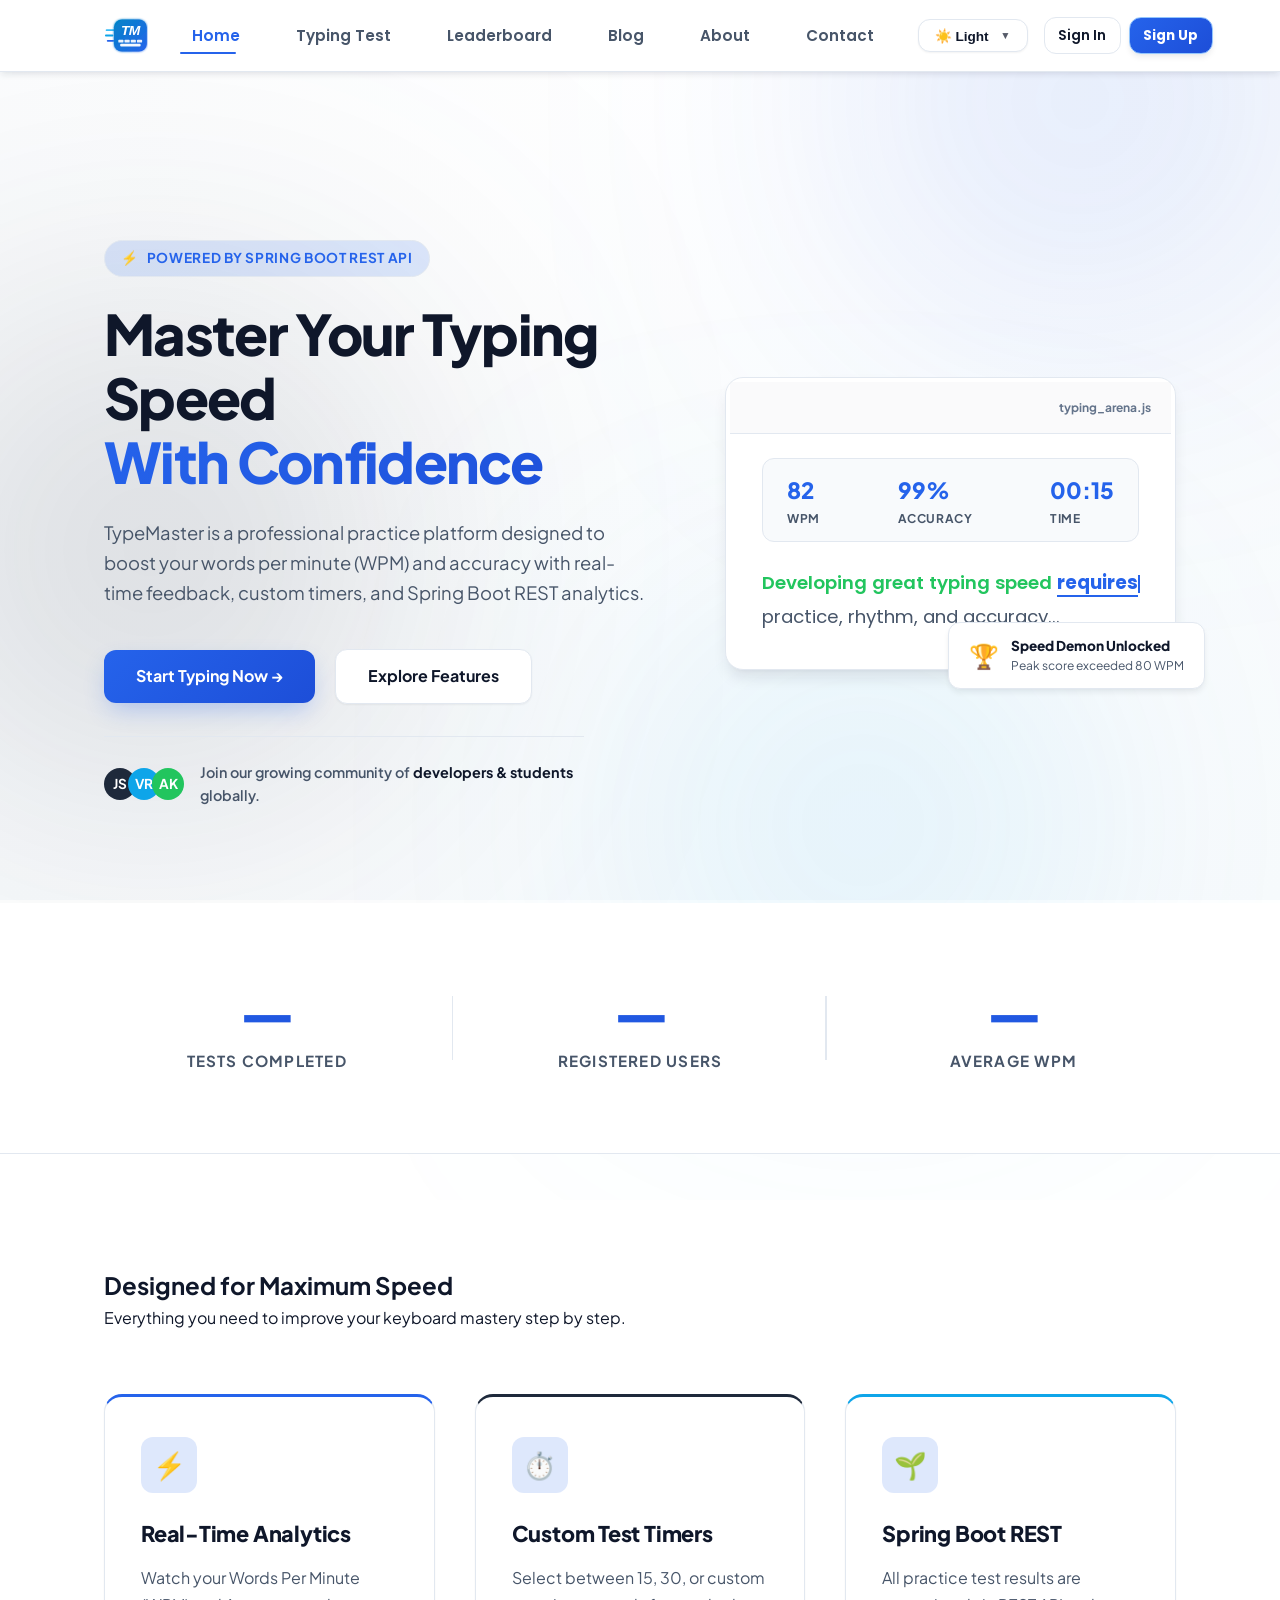
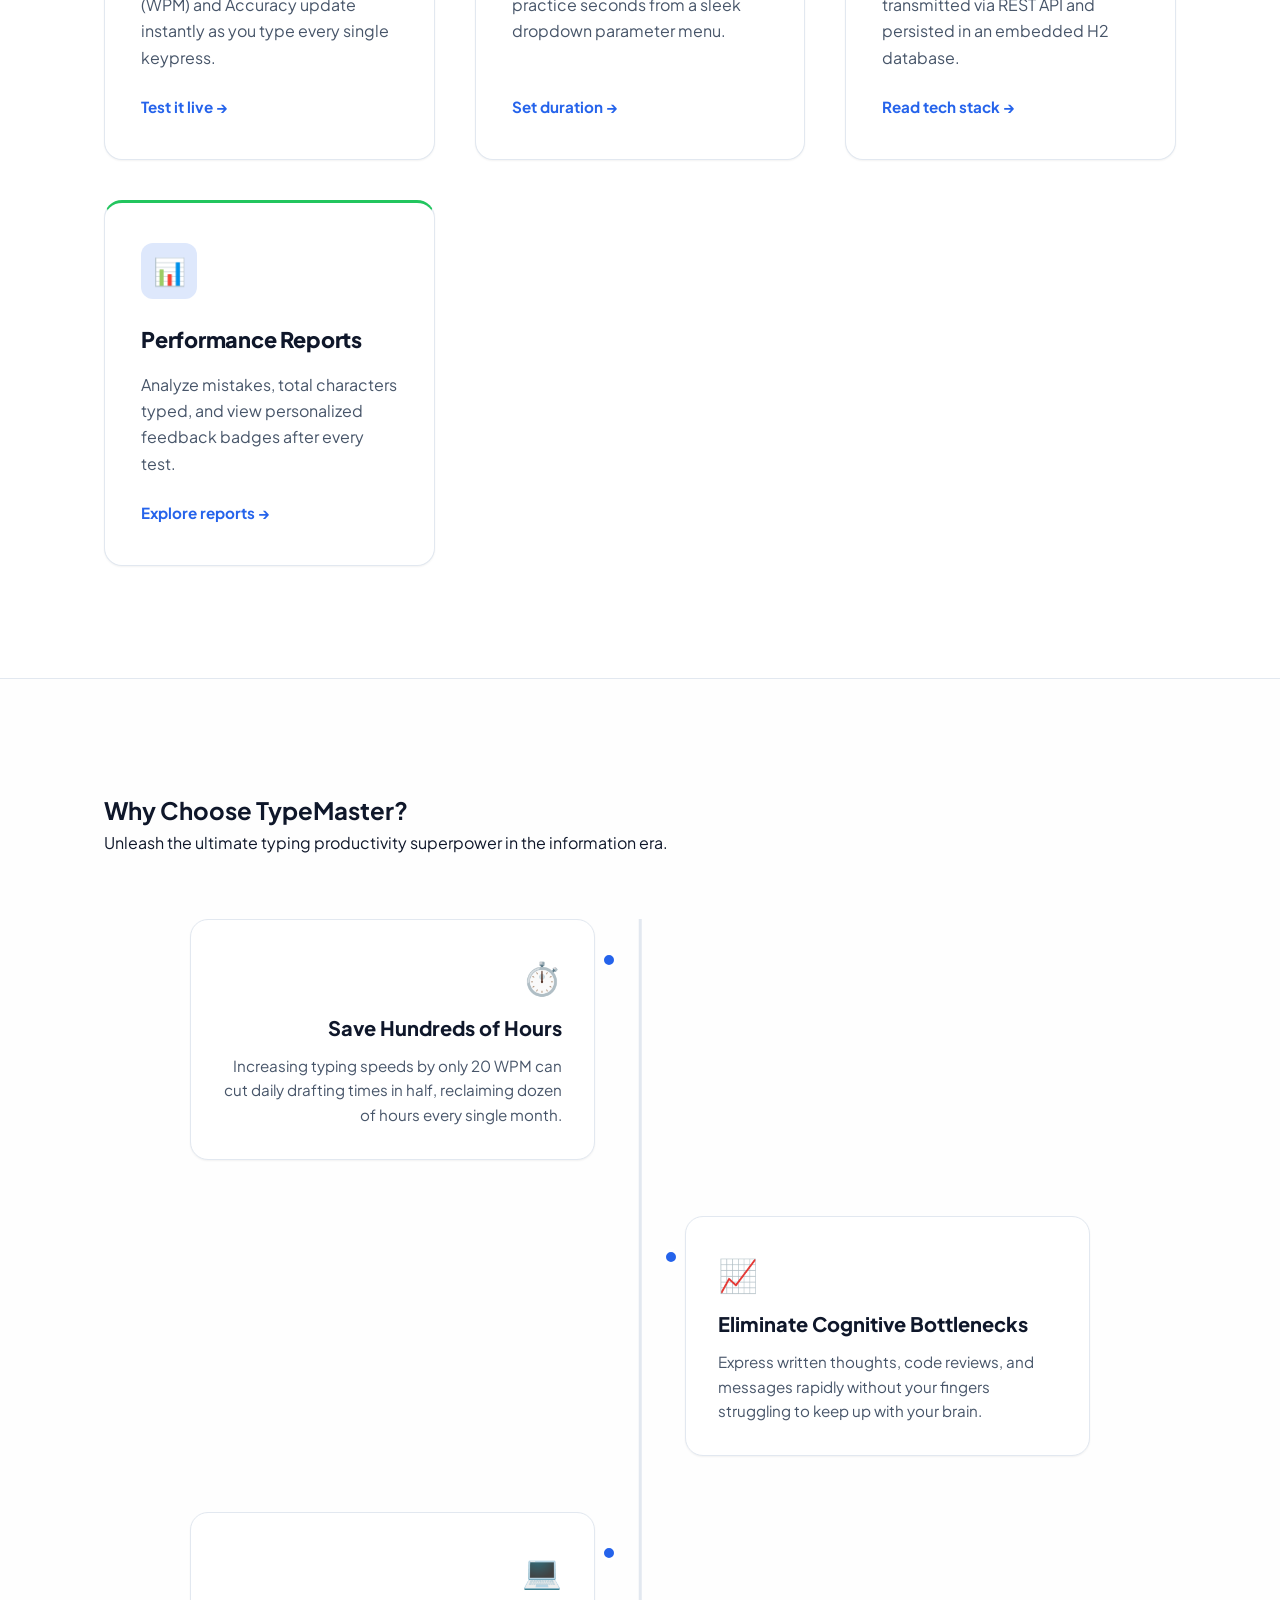
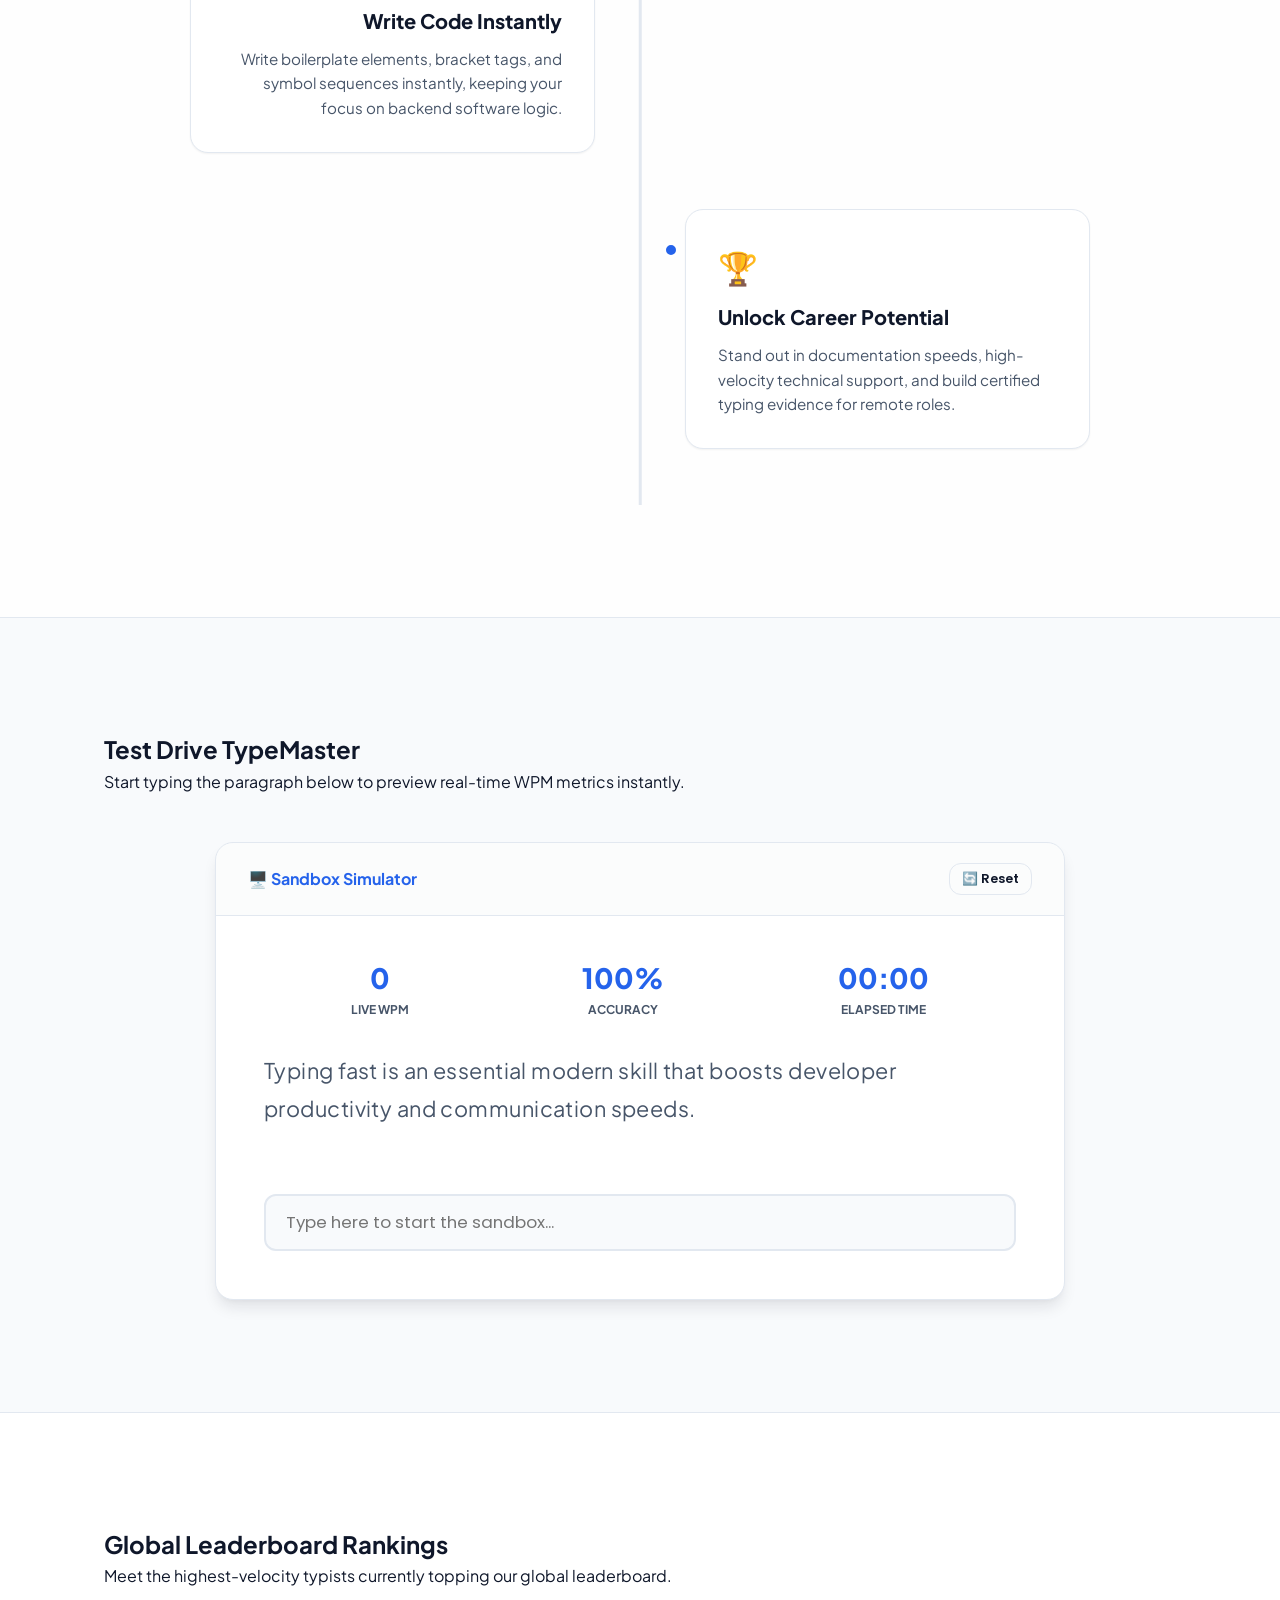
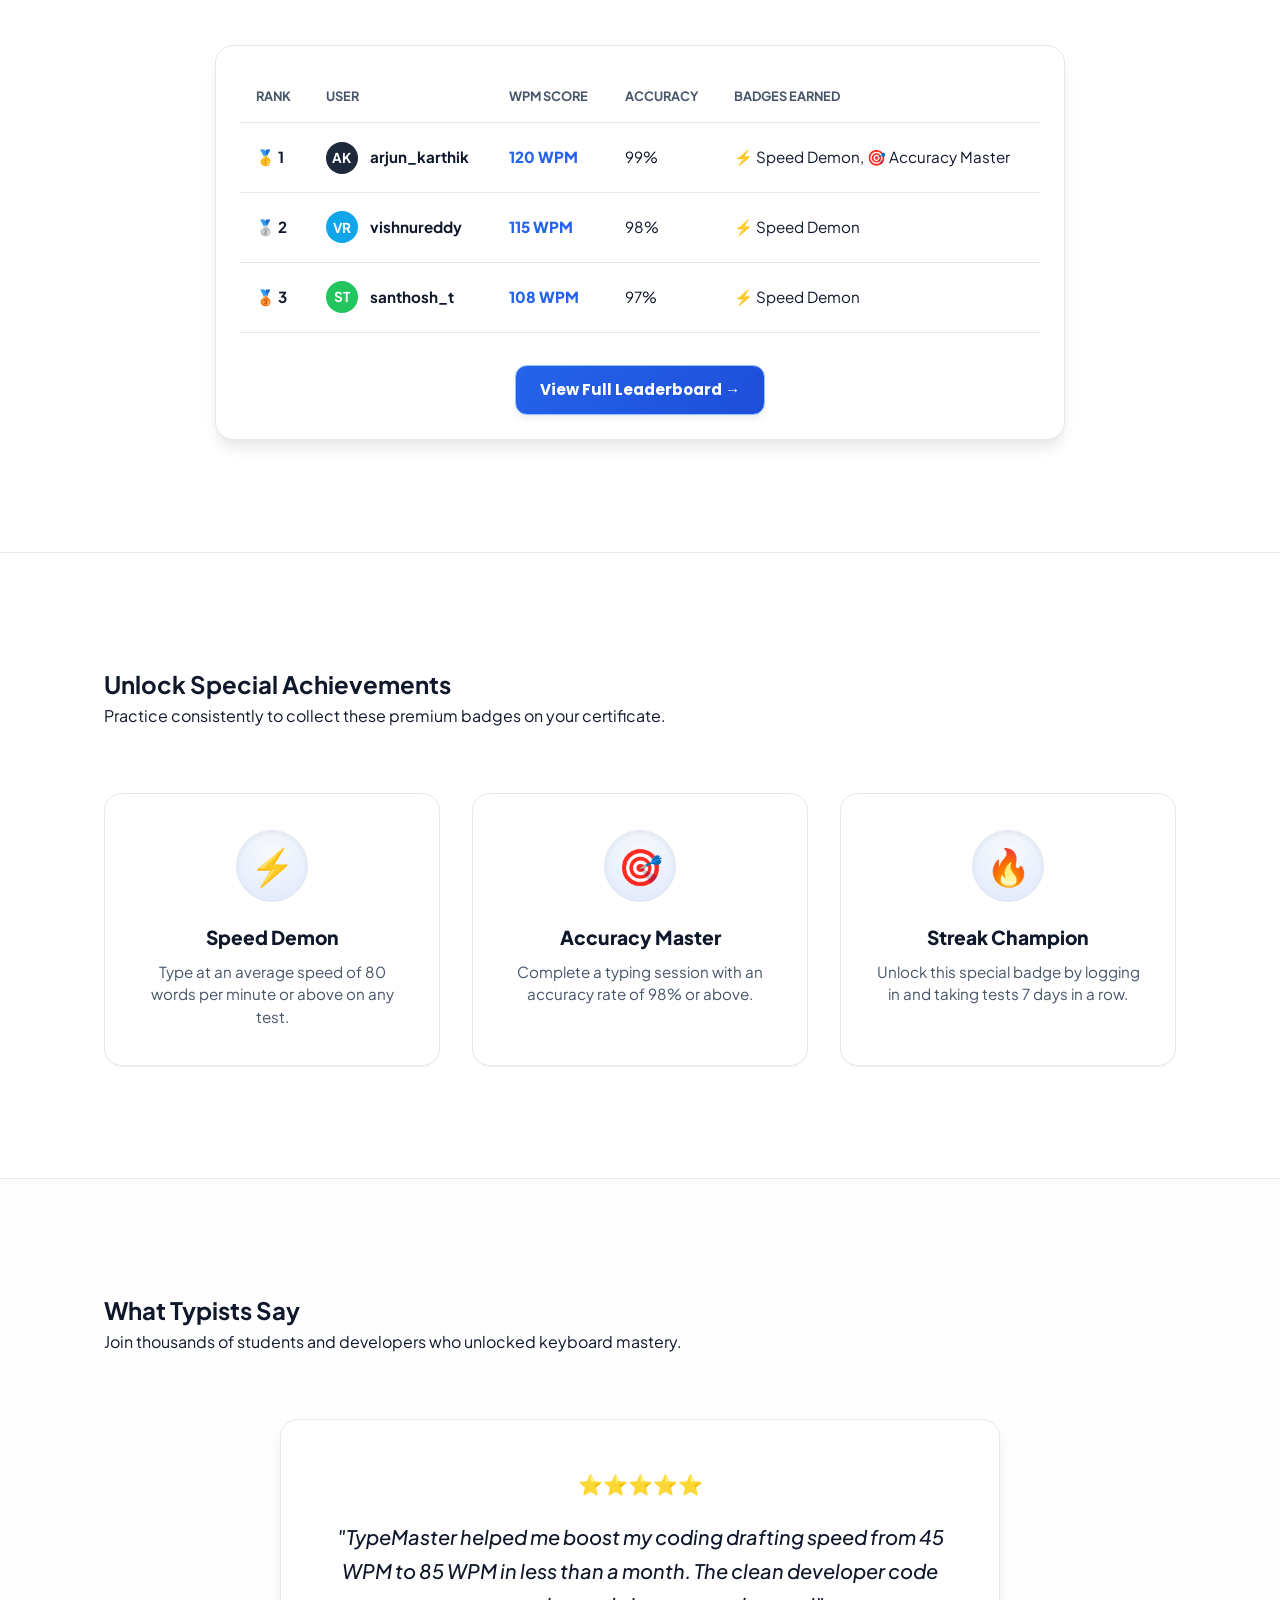
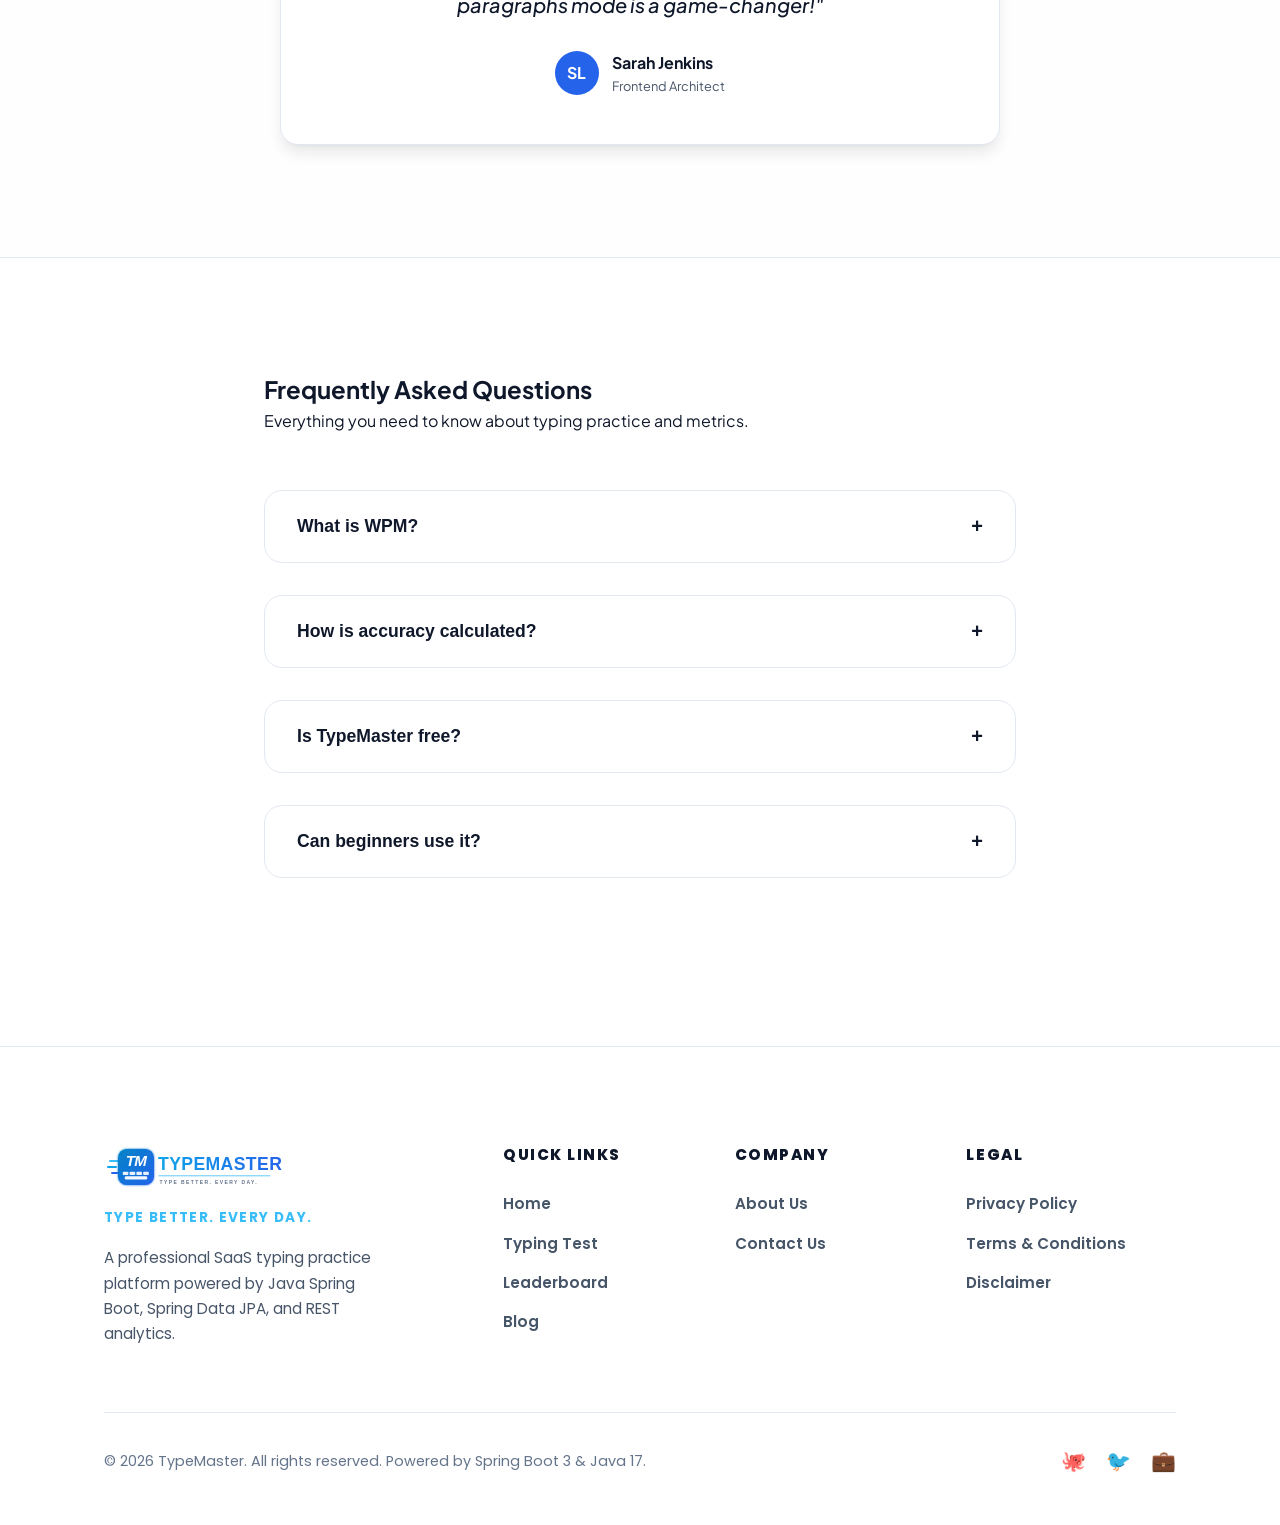
==== src/main/resources/static/index.html @ 328c23da "typescript" ====
<!DOCTYPE html>
<html lang="en">
<head>
    <meta charset="UTF-8">
    <meta name="viewport" content="width=device-width, initial-scale=1.0">
    <meta name="description" content="TypeMaster - Master your typing speed and accuracy with real-time statistics, customizable timer tests, and Spring Boot REST integration.">
    <meta name="keywords" content="typing speed test, typing practice, coding typing, touch typing, WPM test, accuracy calculator">
    <link rel="canonical" href="https://typemaster.com/">
    <title>TypeMaster - Master Your Typing Speed & Accuracy</title>

    <!-- Google Fonts: Consolidated Preloaded Import -->
    <link rel="preconnect" href="https://fonts.googleapis.com">
    <link rel="preconnect" href="https://fonts.gstatic.com" crossorigin>
    <link rel="preload" as="style" href="https://fonts.googleapis.com/css2?family=Alex+Brush&family=Cinzel:wght@500;600;700;800&family=Great+Vibes&family=Inter:wght@400;500;600;700;800&family=Montserrat:wght@400;500;600;700;800&family=Playfair+Display:ital,wght@0,400;0,600;0,700;1,400&family=Plus+Jakarta+Sans:wght@400;500;600;700;800&family=Poppins:ital,wght@0,300;0,400;0,500;0,600;0,700;0,800;1,400&family=Roboto+Mono:wght@400;500;600&display=swap">
    <link rel="stylesheet" href="https://fonts.googleapis.com/css2?family=Alex+Brush&family=Cinzel:wght@500;600;700;800&family=Great+Vibes&family=Inter:wght@400;500;600;700;800&family=Montserrat:wght@400;500;600;700;800&family=Playfair+Display:ital,wght@0,400;0,600;0,700;1,400&family=Plus+Jakarta+Sans:wght@400;500;600;700;800&family=Poppins:ital,wght@0,300;0,400;0,500;0,600;0,700;0,800;1,400&family=Roboto+Mono:wght@400;500;600&display=swap" media="print" onload="this.media='all'">

    <!-- Open Graph Metadata -->
    <meta property="og:title" content="TypeMaster - Master Your Typing Speed & Accuracy">
    <meta property="og:description" content="Track your WPM and accuracy in real time with our premium typing speed practice application. Powered by Spring Boot Rest APIs.">
    <meta property="og:type" content="website">
    <meta property="og:url" content="https://typemaster.com/">
    <meta property="og:image" content="https://typemaster.com/assets/images/logo.png">

    <!-- JSON-LD WebSite & WebApplication Schemas -->
    <script type="application/ld+json">
    {
      "@context": "https://schema.org",
      "@type": "WebApplication",
      "name": "TypeMaster",
      "url": "https://typemaster.com",
      "description": "Master your typing speed and accuracy with real-time statistics, customizable timer tests, and Spring Boot REST integration.",
      "applicationCategory": "EducationalApplication",
      "operatingSystem": "All",
      "browserRequirements": "Requires JavaScript. Requires HTML5."
    }
    </script>

    <!-- JSON-LD FAQ Schema -->
    <script type="application/ld+json">
    {
      "@context": "https://schema.org",
      "@type": "FAQPage",
      "mainEntity": [{
        "@type": "Question",
        "name": "What is WPM?",
        "acceptedAnswer": {
          "@type": "Answer",
          "text": "WPM stands for Words Per Minute. It is calculated by dividing total typed characters (letters, spaces, punctuation) by 5, and then dividing that by the duration of the test in minutes."
        }
      },{
        "@type": "Question",
        "name": "How is accuracy calculated?",
        "acceptedAnswer": {
          "@type": "Answer",
          "text": "Accuracy is the percentage of correctly typed characters relative to the total characters typed. Hitting backspaces to edit mistakes is tracked to compute precision."
        }
      },{
        "@type": "Question",
        "name": "Is TypeMaster free?",
        "acceptedAnswer": {
          "@type": "Answer",
          "text": "Yes, TypeMaster is 100% free to use. You can access all typing modes, analytics heatmaps, and certificates for free. Creating an account is also free and lets you save your results."
        }
      },{
        "@type": "Question",
        "name": "Can beginners use it?",
        "acceptedAnswer": {
          "@type": "Answer",
          "text": "Absolutely. Beginners should start with Easy difficulty, focus on accuracy over speed to build finger muscle memory, and speed will follow naturally."
        }
      }]
    }
    </script>

    <!-- Favicon & Touch Icons -->
    <link rel="icon" type="image/png" href="assets/images/logo.png?v=2">
    <link rel="apple-touch-icon" href="assets/images/logo.png?v=2">

    <!-- Global & Page Styles -->
    <link rel="stylesheet" href="assets/css/style.min.css">
    <link rel="stylesheet" href="assets/css/home.min.css">
</head>
<body class="landing-page-body">
    <!-- Accessibility Skip to Main Content Link -->
    <a href="#main-content" class="skip-link">Skip to main content</a>

    <!-- Floating Animated Background Gradient Blobs -->
    <div class="bg-blobs-container">
        <div class="bg-blob bg-blob-1"></div>
        <div class="bg-blob bg-blob-2"></div>
        <div class="bg-blob bg-blob-3"></div>
    </div>

    <!-- Initial Loading Splash Screen -->
    <div id="splash-loader" class="splash-loader">
        <div class="splash-overlay"></div>
        <div class="splash-content">
            <div class="splash-card">
                <img src="assets/images/logo.svg" alt="TypeMaster Official Logo" class="splash-logo-img" width="190" height="48">
                <div class="typewriter-quote">
                    "<span id="typewriter-text"></span><span class="typewriter-cursor">|</span>"
                </div>
                <div class="splash-progress-container">
                    <div class="splash-progress-bar" id="splash-progress-bar"></div>
                </div>
                <div class="splash-percentage" id="splash-percentage">0%</div>
            </div>
        </div>
    </div>

    <!-- Header / Navigation Bar -->
    <header class="navbar">
        <div class="container">
            <a href="index.html" class="logo" id="brand-logo">
                <img src="assets/images/logo-icon.svg" alt="TypeMaster Logo" class="brand-logo-icon" width="40" height="40">
            </a>
            <ul class="nav-links" id="nav-menu">
                <li><a href="index.html" class="active">Home</a></li>
                <li><a href="typing.html">Typing Test</a></li>
                <li><a href="result.html">Leaderboard</a></li>
                <li><a href="blog.html">Blog</a></li>
                <li><a href="about.html">About</a></li>
                <li><a href="contact.html">Contact</a></li>
            </ul>
            <button class="mobile-toggle" id="mobile-toggle-btn" aria-label="Toggle Navigation Menu">☰</button>
        </div>
    </header>

    <!-- Main Content -->
    <main id="main-content">
        <!-- Hero Section -->
        <section class="hero">
            <div class="container hero-grid">
                <div class="hero-content">
                    <div class="hero-badge">
                        <span>⚡</span> Powered by Spring Boot REST API
                    </div>
                    <h1 class="hero-title">Master Your Typing Speed <span>With Confidence</span></h1>
                    <p class="hero-description">
                        TypeMaster is a professional practice platform designed to boost your words per minute (WPM) and accuracy with real-time feedback, custom timers, and Spring Boot REST analytics.
                    </p>
                    <div class="hero-actions">
                        <a href="typing.html" class="btn-hero-primary" id="hero-start-btn">Start Typing Now →</a>
                        <a href="#features" class="btn-hero-secondary" id="hero-features-btn">Explore Features</a>
                    </div>
                    
                    <!-- Hero Social Proof Stack -->
                    <div class="hero-social-proof">
                        <div class="hero-avatar-stack">
                            <div class="preview-avatar" style="background-color: var(--secondary-color);">JS</div>
                            <div class="preview-avatar" style="background-color: var(--accent-color); margin-left: -8px;">VR</div>
                            <div class="preview-avatar" style="background-color: var(--success-color); margin-left: -8px;">AK</div>
                        </div>
                        <div class="hero-proof-text">
                            Join our growing community of <strong>developers & students</strong> globally.
                        </div>
                    </div>
                </div>

                <!-- Hero Interactive Mockup Preview -->
                <div class="hero-mockup">
                    <div class="mockup-header">
                        <div class="mockup-dots">
                            <span class="mockup-dot dot-red"></span>
                            <span class="mockup-dot dot-yellow"></span>
                            <span class="mockup-dot dot-green"></span>
                        </div>
                        <div style="font-size: 0.75rem; color: var(--text-light); font-weight: 700;">typing_arena.js</div>
                    </div>
                    <div class="mockup-body">
                        <div class="mockup-stats">
                            <div class="mockup-stat-item">
                                <div class="mockup-stat-val">82</div>
                                <div class="mockup-stat-label">WPM</div>
                            </div>
                            <div class="mockup-stat-item">
                                <div class="mockup-stat-val">99%</div>
                                <div class="mockup-stat-label">Accuracy</div>
                            </div>
                            <div class="mockup-stat-item">
                                <div class="mockup-stat-val">00:15</div>
                                <div class="mockup-stat-label">Time</div>
                            </div>
                        </div>
                        <div class="mockup-text">
                            <span class="correct">Developing</span> <span class="correct">great</span> <span class="correct">typing</span> <span class="correct">speed</span> <span class="active">requires</span> practice, rhythm, and accuracy...
                        </div>
                    </div>
                    
                    <!-- Floating Badge Card Overlay -->
                    <div class="mockup-floating-badge">
                        <div style="font-size: 1.5rem;">🏆</div>
                        <div>
                            <div style="font-weight: 800; font-size: 0.85rem; color: var(--text-primary);">Speed Demon Unlocked</div>
                            <div style="font-size: 0.75rem; color: var(--text-secondary);">Peak score exceeded 80 WPM</div>
                        </div>
                    </div>
                </div>
            </div>
        </section>

        <!-- Stats Counter Section (Directly below Hero) -->
        <section class="stats-counter">
            <div class="container">
                <div class="stats-grid">
                    <div class="stat-counter-card">
                        <div id="stat-tests-completed" class="stat-counter-num">—</div>
                        <div class="stat-counter-label">Tests Completed</div>
                    </div>
                    <div class="stat-counter-card">
                        <div id="stat-registered-users" class="stat-counter-num">—</div>
                        <div class="stat-counter-label">Registered Users</div>
                    </div>
                    <div class="stat-counter-card">
                        <div id="stat-avg-wpm" class="stat-counter-num">—</div>
                        <div class="stat-counter-label">Average WPM</div>
                    </div>
                </div>
            </div>
        </section>



        <!-- Features Section -->
        <section class="features" id="features">
            <div class="container">
                <div class="section-header">
                    <h2 class="section-title">Designed for Maximum Speed</h2>
                    <p class="section-description">Everything you need to improve your keyboard mastery step by step.</p>
                </div>
                <div class="features-grid">
                    <!-- Feature 1 -->
                    <div class="feature-card">
                        <div class="feature-icon">⚡</div>
                        <h3 class="feature-title">Real-Time Analytics</h3>
                        <p class="feature-text">Watch your Words Per Minute (WPM) and Accuracy update instantly as you type every single keypress.</p>
                        <a href="typing.html" class="feature-link">Test it live →</a>
                    </div>
                    <!-- Feature 2 -->
                    <div class="feature-card">
                        <div class="feature-icon">⏱️</div>
                        <h3 class="feature-title">Custom Test Timers</h3>
                        <p class="feature-text">Select between 15, 30, or custom practice seconds from a sleek dropdown parameter menu.</p>
                        <a href="typing.html" class="feature-link">Set duration →</a>
                    </div>
                    <!-- Feature 3 -->
                    <div class="feature-card">
                        <div class="feature-icon">🌱</div>
                        <h3 class="feature-title">Spring Boot REST</h3>
                        <p class="feature-text">All practice test results are transmitted via REST API and persisted in an embedded H2 database.</p>
                        <a href="about.html" class="feature-link">Read tech stack →</a>
                    </div>
                    <!-- Feature 4 -->
                    <div class="feature-card">
                        <div class="feature-icon">📊</div>
                        <h3 class="feature-title">Performance Reports</h3>
                        <p class="feature-text">Analyze mistakes, total characters typed, and view personalized feedback badges after every test.</p>
                        <a href="result.html" class="feature-link">Explore reports →</a>
                    </div>
                </div>
            </div>
        </section>

        <!-- Why Choose Timeline Section -->
        <section class="timeline-section">
            <div class="container">
                <div class="section-header">
                    <h2 class="section-title">Why Choose TypeMaster?</h2>
                    <p class="section-description">Unleash the ultimate typing productivity superpower in the information era.</p>
                </div>
                <div class="timeline-container">
                    <!-- Timeline Card 1 -->
                    <div class="timeline-card timeline-card-left">
                        <div style="font-size: 2rem; margin-bottom: 0.5rem;">⏱️</div>
                        <h3 class="timeline-card-title">Save Hundreds of Hours</h3>
                        <p style="color: var(--text-secondary); font-size: 0.95rem;">Increasing typing speeds by only 20 WPM can cut daily drafting times in half, reclaiming dozen of hours every single month.</p>
                    </div>
                    <!-- Timeline Card 2 -->
                    <div class="timeline-card timeline-card-right">
                        <div style="font-size: 2rem; margin-bottom: 0.5rem;">📈</div>
                        <h3 class="timeline-card-title">Eliminate Cognitive Bottlenecks</h3>
                        <p style="color: var(--text-secondary); font-size: 0.95rem;">Express written thoughts, code reviews, and messages rapidly without your fingers struggling to keep up with your brain.</p>
                    </div>
                    <!-- Timeline Card 3 -->
                    <div class="timeline-card timeline-card-left">
                        <div style="font-size: 2rem; margin-bottom: 0.5rem;">💻</div>
                        <h3 class="timeline-card-title">Write Code Instantly</h3>
                        <p style="color: var(--text-secondary); font-size: 0.95rem;">Write boilerplate elements, bracket tags, and symbol sequences instantly, keeping your focus on backend software logic.</p>
                    </div>
                    <!-- Timeline Card 4 -->
                    <div class="timeline-card timeline-card-right">
                        <div style="font-size: 2rem; margin-bottom: 0.5rem;">🏆</div>
                        <h3 class="timeline-card-title">Unlock Career Potential</h3>
                        <p style="color: var(--text-secondary); font-size: 0.95rem;">Stand out in documentation speeds, high-velocity technical support, and build certified typing evidence for remote roles.</p>
                    </div>
                    <div style="clear: both;"></div>
                </div>
            </div>
        </section>

        <!-- Live Typing Sandbox Demo Section -->
        <section class="demo-section">
            <div class="container">
                <div class="section-header">
                    <h2 class="section-title">Test Drive TypeMaster</h2>
                    <p class="section-description">Start typing the paragraph below to preview real-time WPM metrics instantly.</p>
                </div>
                <div class="demo-arena">
                    <div class="demo-arena-header">
                        <div style="font-weight: 700; color: var(--primary-color);">🖥️ Sandbox Simulator</div>
                        <button class="btn btn-outline" id="demo-reset-btn" style="padding: 0.35rem 0.75rem; font-size: 0.8rem;">🔄 Reset</button>
                    </div>
                    <div class="demo-arena-body">
                        <div class="demo-stats-grid">
                            <div>
                                <div id="demo-wpm" style="font-size: 1.75rem; font-weight: 800; color: var(--primary-color);">0</div>
                                <div style="font-size: 0.75rem; text-transform: uppercase; color: var(--text-secondary); font-weight: 700;">Live WPM</div>
                            </div>
                            <div>
                                <div id="demo-accuracy" style="font-size: 1.75rem; font-weight: 800; color: var(--primary-color);">100%</div>
                                <div style="font-size: 0.75rem; text-transform: uppercase; color: var(--text-secondary); font-weight: 700;">Accuracy</div>
                            </div>
                            <div>
                                <div id="demo-time" style="font-size: 1.75rem; font-weight: 800; color: var(--primary-color);">00:00</div>
                                <div style="font-size: 0.75rem; text-transform: uppercase; color: var(--text-secondary); font-weight: 700;">Elapsed Time</div>
                            </div>
                        </div>
                        <div class="demo-text-display" id="demo-text-box">
                            <!-- Populated by script -->
                        </div>
                        <input type="text" class="demo-input-field" id="demo-text-input" placeholder="Type here to start the sandbox..." autocomplete="off">
                    </div>
                </div>
            </div>
        </section>

        <!-- Leaderboard Preview Section -->
        <section class="leaderboard-preview-section">
            <div class="container">
                <div class="section-header">
                    <h2 class="section-title">Global Leaderboard Rankings</h2>
                    <p class="section-description">Meet the highest-velocity typists currently topping our global leaderboard.</p>
                </div>
                <div class="preview-leaderboard-card">
                    <table class="preview-table">
                        <thead>
                            <tr>
                                <th>Rank</th>
                                <th>User</th>
                                <th>WPM Score</th>
                                <th>Accuracy</th>
                                <th>Badges Earned</th>
                            </tr>
                        </thead>
                        <tbody>
                            <tr>
                                <td><strong>🥇 1</strong></td>
                                <td>
                                    <div class="preview-user-info">
                                        <div class="preview-avatar" style="background-color: var(--secondary-color);">AK</div>
                                        <strong>arjun_karthik</strong>
                                    </div>
                                </td>
                                <td style="color: var(--primary-color); font-weight: 800;">120 WPM</td>
                                <td>99%</td>
                                <td>⚡ Speed Demon, 🎯 Accuracy Master</td>
                            </tr>
                            <tr>
                                <td><strong>🥈 2</strong></td>
                                <td>
                                    <div class="preview-user-info">
                                        <div class="preview-avatar" style="background-color: var(--accent-color);">VR</div>
                                        <strong>vishnureddy</strong>
                                    </div>
                                </td>
                                <td style="color: var(--primary-color); font-weight: 800;">115 WPM</td>
                                <td>98%</td>
                                <td>⚡ Speed Demon</td>
                            </tr>
                            <tr>
                                <td><strong>🥉 3</strong></td>
                                <td>
                                    <div class="preview-user-info">
                                        <div class="preview-avatar" style="background-color: var(--success-color);">ST</div>
                                        <strong>santhosh_t</strong>
                                    </div>
                                </td>
                                <td style="color: var(--primary-color); font-weight: 800;">108 WPM</td>
                                <td>97%</td>
                                <td>⚡ Speed Demon</td>
                            </tr>
                        </tbody>
                    </table>
                    <div style="text-align: center; margin-top: 2rem;">
                        <a href="result.html" class="btn btn-primary">View Full Leaderboard →</a>
                    </div>
                </div>
            </div>
        </section>

        <!-- Achievements & Streak Showcase Section -->
        <section class="badges-section">
            <div class="container">
                <div class="section-header">
                    <h2 class="section-title">Unlock Special Achievements</h2>
                    <p class="section-description">Practice consistently to collect these premium badges on your certificate.</p>
                </div>
                <div class="badges-grid">
                    <!-- Badge 1 -->
                    <div class="badge-card">
                        <div class="badge-art-frame">⚡</div>
                        <h3 class="badge-card-title">Speed Demon</h3>
                        <p class="badge-card-desc">Type at an average speed of 80 words per minute or above on any test.</p>
                    </div>
                    <!-- Badge 2 -->
                    <div class="badge-card">
                        <div class="badge-art-frame">🎯</div>
                        <h3 class="badge-card-title">Accuracy Master</h3>
                        <p class="badge-card-desc">Complete a typing session with an accuracy rate of 98% or above.</p>
                    </div>
                    <!-- Badge 3 -->
                    <div class="badge-card">
                        <div class="badge-art-frame">🔥</div>
                        <h3 class="badge-card-title">Streak Champion</h3>
                        <p class="badge-card-desc">Unlock this special badge by logging in and taking tests 7 days in a row.</p>
                    </div>
                </div>
            </div>
        </section>

        <!-- Testimonials Carousel Section -->
        <section class="testimonials-section">
            <div class="container">
                <div class="section-header">
                    <h2 class="section-title">What Typists Say</h2>
                    <p class="section-description">Join thousands of students and developers who unlocked keyboard mastery.</p>
                </div>
                <div class="testimonial-carousel">
                    <!-- Carousel Slide -->
                    <div class="testimonial-glass-card" id="testimonial-card">
                        <div class="testimonial-stars">⭐⭐⭐⭐⭐</div>
                        <p class="testimonial-quote" id="testimonial-quote-text">"TypeMaster helped me boost my coding drafting speed from 45 WPM to 85 WPM in less than a month. The clean developer code paragraphs mode is a game-changer!"</p>
                        <div class="testimonial-user">
                            <div class="testimonial-user-photo" id="testimonial-user-avatar">SL</div>
                            <div style="text-align: left;">
                                <div class="testimonial-user-name" id="testimonial-user-name">Sarah Jenkins</div>
                                <div class="testimonial-user-role" id="testimonial-user-role">Frontend Architect</div>
                            </div>
                        </div>
                    </div>
                </div>
            </div>
        </section>

        <!-- FAQ Section -->
        <section class="faq-section" id="faq-section">
            <div class="container" style="max-width: 800px;">
                <div class="section-header">
                    <h2 class="section-title">Frequently Asked Questions</h2>
                    <p class="section-description">Everything you need to know about typing practice and metrics.</p>
                </div>
                <div class="faq-accordion">
                    <!-- FAQ 1 -->
                    <div class="faq-item">
                        <button class="faq-trigger" onclick="toggleFaq(this)" style="width: 100%; text-align: left; padding: 1.25rem 1.5rem; background: none; border: none; font-size: 1.05rem; font-weight: 600; color: var(--text-primary); cursor: pointer; display: flex; justify-content: space-between; align-items: center;">
                            What is WPM?
                            <span class="faq-icon" style="font-size: 1.25rem; transition: var(--transition-fast);">+</span>
                        </button>
                        <div class="faq-content" style="max-height: 0; overflow: hidden; transition: max-height 0.3s cubic-bezier(0, 1, 0, 1); padding: 0 1.5rem;">
                            <p>WPM stands for Words Per Minute. It is calculated by dividing total typed characters (letters, spaces, punctuation) by 5, and then dividing that by the duration of the test in minutes. This ensures short and long words are normalized into standard metrics.</p>
                        </div>
                    </div>

                    <!-- FAQ 2 -->
                    <div class="faq-item">
                        <button class="faq-trigger" onclick="toggleFaq(this)" style="width: 100%; text-align: left; padding: 1.25rem 1.5rem; background: none; border: none; font-size: 1.05rem; font-weight: 600; color: var(--text-primary); cursor: pointer; display: flex; justify-content: space-between; align-items: center;">
                            How is accuracy calculated?
                            <span class="faq-icon" style="font-size: 1.25rem; transition: var(--transition-fast);">+</span>
                        </button>
                        <div class="faq-content" style="max-height: 0; overflow: hidden; transition: max-height 0.3s cubic-bezier(0, 1, 0, 1); padding: 0 1.5rem;">
                            <p>Accuracy is the percentage of correctly typed characters relative to the total characters typed. If you type 100 characters and make 2 errors, your accuracy is calculated as 98%. TypeMaster counts backspaced corrections as mistakes to encourage typing precision.</p>
                        </div>
                    </div>

                    <!-- FAQ 3 -->
                    <div class="faq-item">
                        <button class="faq-trigger" onclick="toggleFaq(this)" style="width: 100%; text-align: left; padding: 1.25rem 1.5rem; background: none; border: none; font-size: 1.05rem; font-weight: 600; color: var(--text-primary); cursor: pointer; display: flex; justify-content: space-between; align-items: center;">
                            Is TypeMaster free?
                            <span class="faq-icon" style="font-size: 1.25rem; transition: var(--transition-fast);">+</span>
                        </button>
                        <div class="faq-content" style="max-height: 0; overflow: hidden; transition: max-height 0.3s cubic-bezier(0, 1, 0, 1); padding: 0 1.5rem;">
                            <p>Yes, TypeMaster is 100% free to use. You can access all 11 typing modes, view diagnostics, print performance certificates, and check the leaderboard. Registered accounts are also free and allow you to save your practice history to the cloud.</p>
                        </div>
                    </div>

                    <!-- FAQ 4 -->
                    <div class="faq-item">
                        <button class="faq-trigger" onclick="toggleFaq(this)" style="width: 100%; text-align: left; padding: 1.25rem 1.5rem; background: none; border: none; font-size: 1.05rem; font-weight: 600; color: var(--text-primary); cursor: pointer; display: flex; justify-content: space-between; align-items: center;">
                            Can beginners use it?
                            <span class="faq-icon" style="font-size: 1.25rem; transition: var(--transition-fast);">+</span>
                        </button>
                        <div class="faq-content" style="max-height: 0; overflow: hidden; transition: max-height 0.3s cubic-bezier(0, 1, 0, 1); padding: 0 1.5rem;">
                            <p>Absolutely. Beginners are encouraged to start with our Easy paragraph difficulty setting and focus on accuracy. Practicing home-row key layouts build muscle memory, and speed will follow naturally with consistency.</p>
                        </div>
                    </div>
                </div>
            </div>
        </section>
    </main>

    <!-- Footer -->
    <footer class="footer">
        <div class="container">
            <div class="footer-grid">
                <div class="footer-brand">
                    <img src="assets/images/logo.svg" alt="TypeMaster Official Logo" class="footer-logo-img">
                    <p style="font-weight: 700; color: #38bdf8; font-size: 0.85rem; letter-spacing: 0.1em; margin-bottom: 0.5rem;">TYPE BETTER. EVERY DAY.</p>
                    <p>A professional SaaS typing practice platform powered by Java Spring Boot, Spring Data JPA, and REST analytics.</p>
                </div>
                <div class="footer-column">
                    <h4>Quick Links</h4>
                    <ul class="footer-links">
                        <li><a href="index.html">Home</a></li>
                        <li><a href="typing.html">Typing Test</a></li>
                        <li><a href="result.html">Leaderboard</a></li>
                        <li><a href="blog.html">Blog</a></li>
                    </ul>
                </div>
                <div class="footer-column">
                    <h4>Company</h4>
                    <ul class="footer-links">
                        <li><a href="about.html">About Us</a></li>
                        <li><a href="contact.html">Contact Us</a></li>
                    </ul>
                </div>
                <div class="footer-column">
                    <h4>Legal</h4>
                    <ul class="footer-links">
                        <li><a href="privacy.html">Privacy Policy</a></li>
                        <li><a href="terms.html">Terms & Conditions</a></li>
                        <li><a href="disclaimer.html">Disclaimer</a></li>
                    </ul>
                </div>
            </div>
            <div class="footer-bottom">
                <p>&copy; 2026 TypeMaster. All rights reserved. Powered by Spring Boot 3 & Java 17.</p>
                <div class="footer-socials">
                    <a href="https://github.com" aria-label="GitHub">🐙</a>
                    <a href="https://twitter.com" aria-label="Twitter">🐦</a>
                    <a href="https://linkedin.com" aria-label="LinkedIn">💼</a>
                </div>
            </div>
        </div>
    </footer>

    <!-- App JavaScript -->
    <script src="assets/js/app.min.js" defer></script>
    <script>
        function toggleFaq(btn) {
            const item = btn.closest('.faq-item');
            const content = item.querySelector('.faq-content');
            const icon = item.querySelector('.faq-icon');
            
            const isExpanded = content.style.maxHeight && content.style.maxHeight !== '0px';
            
            document.querySelectorAll('.faq-content').forEach(c => {
                c.style.maxHeight = '0px';
            });
            document.querySelectorAll('.faq-icon').forEach(i => {
                i.textContent = '+';
                i.style.transform = 'rotate(0deg)';
            });

            if (!isExpanded) {
                content.style.maxHeight = content.scrollHeight + 'px';
                icon.textContent = '−';
                icon.style.transform = 'rotate(180deg)';
            }
        }

        async function fetchSystemStats() {
            try {
                const response = await fetch('/api/results/summary-stats');
                if (response.ok) {
                    const data = await response.json();
                    
                    document.getElementById('stat-tests-completed').textContent = data.totalTests > 0 ? data.totalTests + '+' : '0';
                    document.getElementById('stat-registered-users').textContent = data.totalUsers > 0 ? data.totalUsers + '+' : '0';
                    document.getElementById('stat-avg-wpm').textContent = data.averageWpm > 0 ? Math.round(data.averageWpm) + ' WPM' : '0 WPM';
                }
            } catch (error) {
                console.error('Failed to fetch system stats:', error);
                document.getElementById('stat-tests-completed').textContent = '—';
                document.getElementById('stat-registered-users').textContent = '—';
                document.getElementById('stat-avg-wpm').textContent = '—';
            }
        }

        function formatStatNumber(num) {
            if (num === 0) return '0';
            if (num >= 1000000) {
                return (num / 1000000).toFixed(1).replace(/\.0$/, '') + 'M+';
            }
            if (num >= 1000) {
                return (num / 1000).toFixed(1).replace(/\.0$/, '') + 'K+';
            }
            return num + '+';
        }

        // Testimonial Carousel Auto-Slider Logic
        const testimonials = [
            {
                quote: "TypeMaster helped me boost my coding drafting speed from 45 WPM to 85 WPM in less than a month. The clean developer code paragraphs mode is a game-changer!",
                avatar: "SL",
                name: "Sarah Jenkins",
                role: "Frontend Architect"
            },
            {
                quote: "Being able to test touch typing with custom texts and keep track of sequential certification IDs is incredible. The analytics dashboard is top notch.",
                avatar: "MR",
                name: "Marcus Aurelius",
                role: "Lead Software Dev"
            },
            {
                quote: "As a student, writing term papers used to take forever. TypeMaster's training streaks made practice fun, and my WPM doubled in a few weeks!",
                avatar: "ED",
                name: "Emma Davis",
                role: "Computer Science Student"
            }
        ];

        let currentTestimonialIndex = 0;
        function rotateTestimonial() {
            currentTestimonialIndex = (currentTestimonialIndex + 1) % testimonials.length;
            const t = testimonials[currentTestimonialIndex];
            
            const card = document.getElementById('testimonial-card');
            if (card) {
                card.style.opacity = '0';
                card.style.transform = 'translateY(10px)';
                setTimeout(() => {
                    document.getElementById('testimonial-quote-text').textContent = `"${t.quote}"`;
                    document.getElementById('testimonial-user-avatar').textContent = t.avatar;
                    document.getElementById('testimonial-user-name').textContent = t.name;
                    document.getElementById('testimonial-user-role').textContent = t.role;
                    card.style.opacity = '1';
                    card.style.transform = 'translateY(0px)';
                }, 300);
            }
        }
        setInterval(rotateTestimonial, 6000);

        // Lightweight Interactive Practice Sandbox Simulator Logic
        const sandboxText = "Typing fast is an essential modern skill that boosts developer productivity and communication speeds.";
        let sandboxStartTime = null;
        let sandboxInterval = null;

        function initSandbox() {
            const textBox = document.getElementById('demo-text-box');
            const inputField = document.getElementById('demo-text-input');
            const resetBtn = document.getElementById('demo-reset-btn');
            
            if (!textBox || !inputField) return;

            // Populate text box
            textBox.innerHTML = '';
            sandboxText.split('').forEach((char, index) => {
                const span = document.createElement('span');
                span.textContent = char;
                if (index === 0) span.className = 'active';
                textBox.appendChild(span);
            });

            inputField.value = '';
            document.getElementById('demo-wpm').textContent = '0';
            document.getElementById('demo-accuracy').textContent = '100%';
            document.getElementById('demo-time').textContent = '00:00';
            
            if (sandboxInterval) clearInterval(sandboxInterval);
            sandboxStartTime = null;
            sandboxInterval = null;

            // Input handlers
            inputField.removeEventListener('input', handleSandboxInput);
            inputField.addEventListener('input', handleSandboxInput);
            
            if (resetBtn) {
                resetBtn.removeEventListener('click', initSandbox);
                resetBtn.addEventListener('click', initSandbox);
            }
        }

        function handleSandboxInput(e) {
            const inputField = e.target;
            const typedVal = inputField.value;
            const textBox = document.getElementById('demo-text-box');
            const spans = textBox.querySelectorAll('span');
            
            if (!sandboxStartTime) {
                sandboxStartTime = Date.now();
                sandboxInterval = setInterval(updateSandboxTimer, 1000);
            }

            let correctCount = 0;
            spans.forEach((span, index) => {
                if (index < typedVal.length) {
                    if (typedVal[index] === sandboxText[index]) {
                        span.className = 'correct';
                        correctCount++;
                    } else {
                        span.className = 'incorrect';
                    }
                } else if (index === typedVal.length) {
                    span.className = 'active';
                } else {
                    span.className = '';
                }
            });

            // Calculate live accuracy
            const accuracy = typedVal.length > 0 ? Math.round((correctCount / typedVal.length) * 100) : 100;
            document.getElementById('demo-accuracy').textContent = accuracy + '%';

            // Calculate live WPM
            const timeElapsedMin = (Date.now() - sandboxStartTime) / 60000;
            if (timeElapsedMin > 0) {
                const wpm = Math.round((correctCount / 5) / timeElapsedMin);
                document.getElementById('demo-wpm').textContent = wpm;
            }

            // Stop sandbox if text completed
            if (typedVal.length >= sandboxText.length) {
                clearInterval(sandboxInterval);
                inputField.blur();
            }
        }

        function updateSandboxTimer() {
            if (!sandboxStartTime) return;
            const elapsedSeconds = Math.floor((Date.now() - sandboxStartTime) / 1000);
            const m = String(Math.floor(elapsedSeconds / 60)).padStart(2, '0');
            const s = String(elapsedSeconds % 60).padStart(2, '0');
            document.getElementById('demo-time').textContent = `${m}:${s}`;
        }

        document.addEventListener('DOMContentLoaded', () => {
            fetchSystemStats();
            initSandbox();
        });
    </script>
</body>
</html>
---- src/main/resources/static/assets/css/style.min.css ----
:root{--primary-color:#2563eb;--primary-hover:#1d4ed8;--secondary-color:#1e293b;--accent-color:#0ea5e9;--background-color:#f8fafc;--card-bg:#ffffff;--success-color:#22c55e;--success-bg:rgba(34, 197, 94, 0.12);--error-color:#ef4444;--error-bg:rgba(239, 68, 68, 0.12);--text-primary:#0f172a;--text-secondary:#475569;--text-light:#64748b;--border-color:#e2e8f0;--border-focus:#93c5fd;--shadow-sm:0 1px 2px 0 rgba(0, 0, 0, 0.05);--shadow-md:0 4px 6px -1px rgba(15, 23, 42, 0.08),0 2px 4px -2px rgba(15, 23, 42, 0.04);--shadow-lg:0 10px 15px -3px rgba(15, 23, 42, 0.1),0 4px 6px -4px rgba(15, 23, 42, 0.05);--radius-sm:6px;--radius-md:12px;--radius-lg:18px;--radius-full:9999px;--transition-fast:all 0.2s cubic-bezier(0.4, 0, 0.2, 1);--transition-normal:all 0.3s cubic-bezier(0.4, 0, 0.2, 1);--font-sans:'Poppins',-apple-system,BlinkMacSystemFont,"Segoe UI",Roboto,sans-serif;--font-mono:'Roboto Mono',Consolas,Monaco,monospace}:root,[data-theme=light]{--primary-color:#2563eb;--primary-hover:#1d4ed8;--primary-btn-text:#ffffff;--primary-gradient:linear-gradient(135deg, #2563eb 0%, #1d4ed8 100%);--secondary-color:#1e293b;--accent-color:#0ea5e9;--background-color:#f8fafc;--body-bg-radial:radial-gradient(circle at 50% 0%, #ffffff 0%, #f8fafc 100%);--card-bg:#ffffff;--text-primary:#0f172a;--text-secondary:#475569;--text-light:#64748b;--border-color:#e2e8f0;--border-focus:#93c5fd;--shadow-sm:0 1px 2px 0 rgba(0, 0, 0, 0.05);--shadow-md:0 4px 6px -1px rgba(15, 23, 42, 0.08),0 2px 4px -2px rgba(15, 23, 42, 0.04);--shadow-lg:0 10px 15px -3px rgba(15, 23, 42, 0.1),0 4px 6px -4px rgba(15, 23, 42, 0.05);--hero-bg-gradient:linear-gradient(180deg, #ffffff 0%, #f8fafc 100%);--mockup-header-bg:#f1f5f9;--glass-backdrop:none;--theme-nav-bg:#ffffff;--dropdown-option-bg:#ffffff;--dropdown-option-text:#0f172a;--key-bg:#f1f5f9;--key-text:#0f172a;--key-border:#cbd5e1;--active-char-bg:rgba(37, 99, 235, 0.15);--active-char-border:#2563eb;--active-char-glow:rgba(37, 99, 235, 0.4)}[data-theme=dark]{--primary-color:#4d9de0;--primary-hover:#3a82c4;--primary-btn-text:#ffffff;--primary-gradient:linear-gradient(135deg, #4d9de0 0%, #3a82c4 50%, #2563eb 100%);--secondary-color:#e2e8f0;--secondary-btn-text:#1e293b;--accent-color:#60a5fa;--background-color:#111827;--body-bg-radial:radial-gradient(circle at 50% -10%, #1e293b 0%, #111827 65%, #0f172a 100%);--card-bg:#1e293b;--text-primary:#f1f5f9;--text-secondary:#cbd5e1;--text-light:#94a3b8;--border-color:rgba(255, 255, 255, 0.1);--border-focus:#4d9de0;--shadow-sm:0 1px 3px rgba(0, 0, 0, 0.4);--shadow-md:0 4px 12px rgba(0, 0, 0, 0.5);--shadow-lg:0 12px 30px rgba(0, 0, 0, 0.6);--hero-bg-gradient:radial-gradient(circle at 50% -10%, #1e293b 0%, #111827 65%, #0f172a 100%);--mockup-header-bg:#0f172a;--glass-backdrop:blur(12px) saturate(140%);--theme-nav-bg:#1e293b;--dropdown-option-bg:#1e293b;--dropdown-option-text:#f1f5f9;--key-bg:#273548;--key-text:#f1f5f9;--key-border:rgba(255, 255, 255, 0.12);--active-char-bg:rgba(77, 157, 224, 0.2);--active-char-border:#4d9de0;--active-char-glow:rgba(77, 157, 224, 0.3)}[data-theme=glassmorphism]{--primary-color:#6366f1;--primary-hover:#4f46e5;--primary-btn-text:#ffffff;--primary-gradient:linear-gradient(135deg, #6366f1 0%, #8b5cf6 100%);--secondary-color:#1e1b4b;--accent-color:#8b5cf6;--background-color:#eef2ff;--body-bg-radial:radial-gradient(circle at 50% -10%, #eef2ff 0%, #e0e7ff 50%, #f1f5f9 100%);--card-bg:rgba(255, 255, 255, 0.75);--text-primary:#1e1b4b;--text-secondary:#4338ca;--text-light:#6366f1;--border-color:rgba(255, 255, 255, 0.85);--border-focus:#6366f1;--shadow-sm:0 4px 12px rgba(99, 102, 241, 0.08);--shadow-md:0 8px 25px -5px rgba(99, 102, 241, 0.12),0 0 15px rgba(255, 255, 255, 0.8);--shadow-lg:0 20px 45px -10px rgba(99, 102, 241, 0.18),inset 0 1px 2px rgba(255, 255, 255, 0.95);--hero-bg-gradient:radial-gradient(circle at 50% -10%, #eef2ff 0%, #e0e7ff 50%, #f1f5f9 100%);--mockup-header-bg:rgba(255, 255, 255, 0.85);--glass-backdrop:blur(24px) saturate(190%);--theme-nav-bg:rgba(255, 255, 255, 0.75);--dropdown-option-bg:#ffffff;--dropdown-option-text:#1e1b4b;--key-bg:rgba(255, 255, 255, 0.82);--key-text:#1e1b4b;--key-border:rgba(199, 210, 254, 0.7);--active-char-bg:rgba(99, 102, 241, 0.2);--active-char-border:#6366f1;--active-char-glow:rgba(99, 102, 241, 0.6)}[data-theme=emerald-pro]{--primary-color:#354024;--primary-hover:#889063;--primary-btn-text:#ffffff;--primary-gradient:linear-gradient(135deg, #354024 0%, #889063 50%, #4c3d19 100%);--secondary-color:#faf6f0;--secondary-btn-text:#354024;--accent-color:#cfbb99;--background-color:#e5d7c4;--body-bg-radial:radial-gradient(circle at 50% -10%, #efe7dc 0%, #e5d7c4 80%, #d8caa7 100%);--card-bg:#ffffff;--text-primary:#354024;--text-secondary:#5c6352;--text-light:#4c3d19;--border-color:#cfbb99;--border-focus:#354024;--shadow-sm:0 4px 10px rgba(53, 64, 36, 0.05);--shadow-md:0 8px 20px -4px rgba(53, 64, 36, 0.1),0 0 15px rgba(207, 187, 153, 0.1);--shadow-lg:0 20px 40px -10px rgba(53, 64, 36, 0.15),0 0 25px rgba(207, 187, 153, 0.25);--hero-bg-gradient:radial-gradient(circle at 50% -10%, #efe7dc 0%, #e5d7c4 80%, #d8caa7 100%);--mockup-header-bg:#dcd8cf;--glass-backdrop:blur(12px) saturate(120%);--theme-nav-bg:#faf6f0;--dropdown-option-bg:#faf6f0;--dropdown-option-text:#354024;--key-bg:#ffffff;--key-text:#354024;--key-border:#cfbb99;--active-char-bg:rgba(136, 144, 99, 0.2);--active-char-border:#889063;--active-char-glow:rgba(136, 144, 99, 0.45)}[data-theme=focus-mode]{--primary-color:#cc6c4c;--primary-hover:#a85233;--primary-btn-text:#ffffff;--primary-gradient:linear-gradient(135deg, #cc6c4c 0%, #dca58a 50%, #352119 100%);--secondary-color:#fbf5f2;--secondary-btn-text:#352119;--accent-color:#dfa082;--background-color:#f4e3d9;--body-bg-radial:radial-gradient(circle at 50% -10%, #faf3ee 0%, #f4e3d9 70%, #ebd4c6 100%);--card-bg:#ffffff;--text-primary:#352119;--text-secondary:#7c655c;--text-light:#dfa082;--border-color:#e5cebf;--border-focus:#cc6c4c;--shadow-sm:0 4px 10px rgba(53, 33, 25, 0.04);--shadow-md:0 8px 22px -4px rgba(53, 33, 25, 0.08),0 0 15px rgba(223, 160, 130, 0.1);--shadow-lg:0 20px 45px -10px rgba(53, 33, 25, 0.12),0 0 25px rgba(223, 160, 130, 0.18);--hero-bg-gradient:radial-gradient(circle at 50% -10%, #faf3ee 0%, #f4e3d9 70%, #ebd4c6 100%);--mockup-header-bg:#e8d0c2;--glass-backdrop:blur(12px) saturate(120%);--theme-nav-bg:#fbf5f2;--dropdown-option-bg:#fbf5f2;--dropdown-option-text:#352119;--key-bg:#ffffff;--key-text:#352119;--key-border:#e5cebf;--active-char-bg:rgba(204, 108, 76, 0.15);--active-char-border:#cc6c4c;--active-char-glow:rgba(204, 108, 76, 0.4)}[data-theme=ocean-blue]{--primary-color:#0c82cf;--primary-hover:#005fa3;--primary-btn-text:#ffffff;--primary-gradient:linear-gradient(135deg, #0c82cf 0%, #005fa3 50%, #063c62 100%);--secondary-color:#f4f9fc;--secondary-btn-text:#063c62;--accent-color:#d6b06e;--background-color:#ffffff;--body-bg-radial:radial-gradient(circle at 50% -10%, #ffffff 0%, #f4f9fc 70%, #dbeefa 100%);--card-bg:#ffffff;--text-primary:#063c62;--text-secondary:#4b6b88;--text-light:#d6b06e;--border-color:#d4e5f2;--border-focus:#0c82cf;--shadow-sm:0 4px 10px rgba(6, 60, 98, 0.04);--shadow-md:0 8px 22px -4px rgba(6, 60, 98, 0.08),0 0 15px rgba(214, 176, 110, 0.1);--shadow-lg:0 20px 45px -10px rgba(6, 60, 98, 0.12),0 0 25px rgba(214, 176, 110, 0.18);--hero-bg-gradient:radial-gradient(circle at 50% -10%, #ffffff 0%, #f4f9fc 70%, #dbeefa 100%);--mockup-header-bg:#e8f4fa;--glass-backdrop:blur(12px) saturate(120%);--theme-nav-bg:#f4f9fc;--dropdown-option-bg:#f4f9fc;--dropdown-option-text:#063c62;--key-bg:#ffffff;--key-text:#063c62;--key-border:#d4e5f2;--active-char-bg:rgba(12, 130, 207, 0.15);--active-char-border:#0c82cf;--active-char-glow:rgba(12, 130, 207, 0.4)}[data-theme=neon]{--primary-color:#c0392b;--primary-hover:#e74c3c;--secondary-color:#fdf2f2;--secondary-btn-text:#2c0a08;--accent-color:#27ae60;--background-color:#1a1a2e;--card-bg:#16213e;--text-primary:#ecf0f1;--text-secondary:#bdc3c7;--text-light:#c0392b;--border-color:#2d3561;--border-focus:#c0392b;--shadow-sm:0 2px 4px 0 rgba(0, 0, 0, 0.4);--shadow-md:0 6px 16px -2px rgba(0, 0, 0, 0.5);--shadow-lg:0 12px 28px -4px rgba(0, 0, 0, 0.6);--hero-bg-gradient:linear-gradient(180deg, #0f0c29 0%, #1a1a2e 100%);--mockup-header-bg:#0f0c29;--glass-backdrop:none;--theme-nav-bg:#16213e;--dropdown-option-bg:#16213e;--dropdown-option-text:#ecf0f1}[data-theme=carbon]{--primary-color:#64748b;--primary-hover:#94a3b8;--secondary-color:#f8fafc;--secondary-btn-text:#09090b;--accent-color:#cbd5e1;--background-color:#09090b;--card-bg:#18181b;--text-primary:#f8fafc;--text-secondary:#a1a1aa;--text-light:#71717a;--border-color:#27272a;--border-focus:#94a3b8;--shadow-sm:0 2px 4px 0 rgba(0, 0, 0, 0.5);--shadow-md:0 6px 16px -2px rgba(0, 0, 0, 0.6);--shadow-lg:0 12px 28px -4px rgba(0, 0, 0, 0.7);--hero-bg-gradient:linear-gradient(180deg, #040405 0%, #09090b 100%);--mockup-header-bg:#040405;--glass-backdrop:none;--theme-nav-bg:#18181b;--dropdown-option-bg:#18181b;--dropdown-option-text:#f8fafc}[data-theme=sunset-rose],[data-theme=sunset]{--primary-color:#2a4b49;--primary-hover:#3d6662;--primary-btn-text:#ffffff;--primary-gradient:linear-gradient(135deg, #2a4b49 0%, #3d6662 50%, #c2b09a 100%);--secondary-color:#faf8f5;--secondary-btn-text:#1c302d;--accent-color:#c2b09a;--background-color:#f7f4ee;--body-bg-radial:radial-gradient(circle at 50% -10%, #fbfaf8 0%, #f7f4ee 80%, #ebe8df 100%);--card-bg:#ffffff;--text-primary:#1c302d;--text-secondary:#526b67;--text-light:#c2b09a;--border-color:#dcd8cf;--border-focus:#2a4b49;--shadow-sm:0 4px 10px rgba(42, 75, 73, 0.05);--shadow-md:0 8px 20px -4px rgba(42, 75, 73, 0.1),0 0 15px rgba(194, 176, 154, 0.1);--shadow-lg:0 20px 40px -10px rgba(42, 75, 73, 0.15),0 0 25px rgba(194, 176, 154, 0.2);--hero-bg-gradient:radial-gradient(circle at 50% -10%, #fbfaf8 0%, #f7f4ee 80%, #ebe8df 100%);--mockup-header-bg:#ebe8df;--glass-backdrop:blur(12px) saturate(120%);--theme-nav-bg:#faf8f5;--dropdown-option-bg:#faf8f5;--dropdown-option-text:#1c302d;--key-bg:#ffffff;--key-text:#1c302d;--key-border:#dcd8cf;--active-char-bg:rgba(42, 75, 73, 0.15);--active-char-border:#2a4b49;--active-char-glow:rgba(42, 75, 73, 0.4)}.theme-selector-container{display:flex;align-items:center;gap:.4rem}.theme-dropdown{background:var(--card-bg);color:var(--text-primary);border:1px solid var(--border-color);padding:.4rem .75rem;border-radius:var(--radius-md);font-family:var(--font-sans);font-size:.85rem;font-weight:500;cursor:pointer;outline:0;transition:var(--transition-fast);backdrop-filter:var(--glass-backdrop);-webkit-backdrop-filter:var(--glass-backdrop)}.theme-dropdown:focus,.theme-dropdown:hover{border-color:var(--primary-color)}.theme-dropdown option,select option{background-color:var(--dropdown-option-bg)!important;color:var(--dropdown-option-text)!important}.custom-theme-dropdown{position:relative;display:inline-block;font-family:var(--font-sans)}.custom-dropdown-trigger{background:var(--card-bg);color:var(--text-primary);border:1px solid var(--border-color);padding:.45rem 1rem;border-radius:var(--radius-md);font-size:.85rem;font-weight:600;cursor:pointer;display:flex;align-items:center;gap:.5rem;transition:var(--transition-fast);outline:0;min-width:110px;justify-content:space-between;box-shadow:var(--shadow-sm)}.custom-dropdown-trigger:focus-visible,.custom-dropdown-trigger:hover{border-color:var(--primary-color);box-shadow:0 0 0 3px rgba(37,99,235,.12)}.trigger-arrow{font-size:.65rem;opacity:.7;transition:transform .2s ease}.custom-theme-dropdown.open .trigger-arrow{transform:rotate(180deg)}.custom-dropdown-menu{position:absolute;top:calc(100% + .5rem);right:0;background:var(--card-bg);border:1px solid var(--border-color);border-radius:var(--radius-md);box-shadow:var(--shadow-lg);padding:.35rem;min-width:130px;display:none;flex-direction:column;gap:.25rem;z-index:1000;transform:translateY(-10px);opacity:0;transition:transform .2s ease,opacity .2s ease;backdrop-filter:var(--glass-backdrop)}.custom-theme-dropdown.open .custom-dropdown-menu{display:flex;transform:translateY(0);opacity:1}.custom-dropdown-item{display:flex;align-items:center;gap:.6rem;padding:.45rem .75rem;font-size:.85rem;font-weight:500;border-radius:var(--radius-sm);color:var(--text-primary);cursor:pointer;transition:var(--transition-fast)}.custom-dropdown-item:hover{background:rgba(37,99,235,.08);color:var(--primary-color)}.custom-dropdown-item.active{background:var(--primary-color);color:#fff}.custom-dropdown-item.active:hover{background:var(--primary-hover);color:#fff}.theme-showcase{padding:4rem 0;background-color:var(--background-color);transition:background-color .3s ease;border-top:1px solid var(--border-color)}.theme-grid{display:grid;grid-template-columns:repeat(auto-fit,minmax(260px,1fr));gap:1.5rem;margin-top:2.5rem}.theme-card{background:var(--card-bg);border:2px solid var(--border-color);border-radius:var(--radius-md);padding:1.5rem;cursor:pointer;transition:all .25s cubic-bezier(.4, 0, .2, 1);position:relative;backdrop-filter:var(--glass-backdrop);-webkit-backdrop-filter:var(--glass-backdrop)}.theme-card:hover{transform:translateY(-4px);border-color:var(--primary-color);box-shadow:var(--shadow-md)}.theme-card.active{border-color:var(--primary-color);box-shadow:0 0 0 3px rgba(37,99,235,.25)}.theme-card-header{display:flex;align-items:center;justify-content:space-between;margin-bottom:1rem}.theme-name{font-weight:700;font-size:1.05rem;color:var(--text-primary);display:flex;align-items:center;gap:.5rem}.theme-active-badge{font-size:.7rem;font-weight:700;padding:.2rem .55rem;border-radius:var(--radius-full);background:var(--primary-color);color:#fff;display:none;text-transform:uppercase;letter-spacing:.05em}.theme-card.active .theme-active-badge{display:inline-block}.theme-preview-swatch{display:flex;height:36px;border-radius:var(--radius-sm);overflow:hidden;margin-bottom:1rem;border:1px solid var(--border-color)}.swatch-color{flex:1;height:100%}.theme-desc{font-size:.85rem;color:var(--text-secondary);line-height:1.5}*,::after,::before{box-sizing:border-box;margin:0;padding:0}html{font-size:16px;scroll-behavior:smooth;height:100%}body{font-family:var(--font-sans);background-color:var(--background-color);color:var(--text-primary);line-height:1.6;min-height:100vh;display:flex;flex-direction:column;-webkit-font-smoothing:antialiased;-moz-osx-font-smoothing:grayscale}.container{width:100%;max-width:1120px;margin:0 auto;padding:0 1.5rem}main{flex:1;padding:2.5rem 0}.navbar{background-color:var(--card-bg);border-bottom:1px solid var(--border-color);position:sticky;top:0;z-index:100;box-shadow:var(--shadow-sm)}.navbar .container{display:flex;align-items:center;justify-content:space-between;height:70px;gap:2rem}.logo{display:flex;align-items:center;gap:.6rem;text-decoration:none;font-family:var(--font-sans);font-weight:800;font-size:1.4rem;color:var(--secondary-color);flex-shrink:0}.logo-icon{background:linear-gradient(135deg,var(--primary-color),var(--accent-color));color:#fff;width:38px;height:38px;border-radius:var(--radius-md);display:flex;align-items:center;justify-content:center;font-size:1.2rem;font-weight:800;box-shadow:0 4px 10px rgba(37,99,235,.3)}.logo-img{width:38px;height:38px;border-radius:10px;object-fit:cover;box-shadow:0 4px 12px rgba(37,99,235,.35);transition:transform .2s ease}.auth-card-logo,.brand-logo-full,.brand-logo-icon,.cert-brand-logo-img,.footer-logo-img,.hero-brand-logo,.splash-logo-img{background:0 0!important;background-color:transparent!important;border-radius:0!important;box-shadow:none!important}.brand-logo-icon{height:40px;width:auto;object-fit:contain;transition:transform .25s cubic-bezier(.175, .885, .32, 1.275);display:block}.logo:hover .brand-logo-icon{transform:scale(1.12)}.brand-logo-full{height:48px;width:auto;max-width:220px;object-fit:contain;transition:transform .2s ease;display:block}.logo:hover .brand-logo-full{transform:scale(1.04)}.splash-logo-img{max-width:190px;height:auto;margin:0 auto 1.25rem auto;display:block;object-fit:contain;filter:drop-shadow(0 4px 15px rgba(37, 99, 235, .4))}.hero-brand-logo{max-width:280px;width:100%;height:auto;object-fit:contain;margin-bottom:1.5rem;filter:drop-shadow(0 10px 25px rgba(37, 99, 235, .15))}.footer-logo-img{max-width:200px;height:auto;margin-bottom:.75rem;display:block;object-fit:contain}.logo-text span{color:var(--primary-color)}.nav-links{display:flex;align-items:center;gap:2rem;list-style:none;flex:1;justify-content:center}.nav-links a{text-decoration:none;font-family:var(--font-sans);color:var(--text-secondary);font-weight:500;font-size:.95rem;transition:var(--transition-fast);padding:.5rem 0;position:relative;white-space:nowrap}.nav-links a.active,.nav-links a:hover{color:var(--primary-color)}.nav-links a.active::after{content:'';position:absolute;bottom:0;left:0;width:100%;height:2.5px;background-color:var(--primary-color);border-radius:var(--radius-full)}.navbar-right-controls{display:flex;align-items:center;gap:1rem;flex-shrink:0}.theme-selector-container{display:flex;align-items:center;gap:.4rem}.auth-nav-container{display:flex;align-items:center}.auth-buttons{display:flex;align-items:center;gap:.5rem}.user-badge{display:flex;align-items:center;gap:.5rem}.user-name-text{font-weight:600;font-size:.9rem;color:var(--primary-color);max-width:120px;overflow:hidden;text-overflow:ellipsis;white-space:nowrap}.mobile-toggle{display:none;background:0 0;border:none;font-size:1.5rem;color:var(--text-primary);cursor:pointer;padding:.4rem;flex-shrink:0}.btn{display:inline-flex;align-items:center;justify-content:center;gap:.5rem;padding:.75rem 1.5rem;font-family:var(--font-sans);font-size:.95rem;font-weight:600;border-radius:var(--radius-md);text-decoration:none;cursor:pointer;border:1px solid transparent;transition:var(--transition-fast);user-select:none}.btn-primary{background-color:var(--primary-color);color:var(--primary-btn-text,#fff);box-shadow:0 4px 12px rgba(37,99,235,.25)}.btn-primary:hover{background-color:var(--primary-hover);transform:translateY(-1px);box-shadow:0 6px 16px rgba(37,99,235,.35)}.btn-primary:active{transform:translateY(0)}.btn-secondary{background-color:var(--secondary-color);color:var(--secondary-btn-text,#fff)}.btn-secondary:hover{background-color:#0f172a;transform:translateY(-1px)}.btn-outline{background-color:transparent;border-color:var(--border-color);color:var(--text-primary)}.btn-outline:hover{border-color:var(--primary-color);color:var(--primary-color);background-color:rgba(37,99,235,.04)}.card{background-color:var(--card-bg);border-radius:var(--radius-lg);border:1px solid var(--border-color);box-shadow:var(--shadow-md);padding:1.75rem;transition:var(--transition-normal)}.card:hover{box-shadow:var(--shadow-lg)}.badge{display:inline-flex;align-items:center;gap:.35rem;padding:.25rem .75rem;border-radius:var(--radius-full);font-family:var(--font-sans);font-size:.8rem;font-weight:600;text-transform:uppercase;letter-spacing:.05em}.badge-primary{background-color:rgba(37,99,235,.1);color:var(--primary-color)}.footer{background-color:var(--theme-nav-bg,var(--card-bg));color:var(--text-secondary);border-top:1px solid var(--border-color);padding:3rem 0 1.5rem;margin-top:auto;font-family:var(--font-sans);transition:background .4s ease,border-color .4s ease,color .4s ease}.footer-grid{display:grid;grid-template-columns:2fr 1fr 1fr 1fr;gap:3rem;margin-bottom:2.5rem}.footer-brand h3,.footer-column h4{color:var(--text-primary);font-size:.95rem;font-weight:700;margin-bottom:1rem}.footer-brand p{color:var(--text-secondary);font-size:.9rem;max-width:320px}.footer-links{list-style:none}.footer-links li{margin-bottom:.5rem}.footer-links a{color:var(--text-secondary);text-decoration:none;font-size:.9rem;transition:var(--transition-fast)}.footer-bottom{border-top:1px solid var(--border-color);padding-top:1.5rem;text-align:center;font-size:.85rem;color:var(--text-secondary)}@media (max-width:480px){.container{padding:0 .85rem}.hero-title{font-size:2rem}.hero-description{font-size:.95rem}.stats-grid{grid-template-columns:repeat(2,1fr)!important;gap:.6rem!important}.stat-card{padding:.85rem .5rem!important}.stat-value{font-size:1.25rem!important}.stat-label{font-size:.68rem!important}.typing-arena{padding:1.25rem .85rem!important;font-size:1.15rem!important;min-height:180px!important}.result-card{padding:1.5rem 1rem!important}.result-metrics-grid{grid-template-columns:repeat(2,1fr)!important;gap:.75rem!important}.badges-grid{grid-template-columns:repeat(2,1fr)!important;gap:.65rem!important}.cert-frame{padding:1.5rem 1rem!important}.cert-title{font-size:1.6rem!important}.cert-recipient-name{font-size:1.8rem!important}}#mobile-nav-extra{display:none}@media (max-width:768px){.navbar .container{display:flex;align-items:center;justify-content:space-between;padding:0 1rem;height:65px;gap:0}#navbar-right-controls{display:none!important}.mobile-toggle{display:block}.nav-links{display:none;position:absolute;top:65px;left:0;width:100%;background-color:var(--card-bg);flex-direction:column;padding:1.5rem;gap:1rem;border-bottom:1px solid var(--border-color);box-shadow:var(--shadow-lg);z-index:1000;flex:none;justify-content:flex-start}#mobile-nav-extra{display:flex!important;flex-direction:column;gap:.85rem;width:100%;margin-top:.5rem;padding-top:1rem;border-top:1px solid var(--border-color)}#mobile-nav-extra .theme-dropdown{width:100%;padding:.6rem .85rem!important;font-size:.9rem!important}#mobile-nav-extra .user-badge{justify-content:space-between;width:100%;gap:.75rem!important}#mobile-nav-extra .user-name-text{max-width:none!important;font-size:.95rem!important}#mobile-nav-extra .auth-buttons{width:100%;justify-content:space-between;gap:.75rem!important}#mobile-nav-extra .auth-buttons .btn{flex:1;text-align:center;padding:.5rem!important}.nav-links.show{display:flex}.hero-grid{grid-template-columns:1fr;gap:2rem;text-align:center}.hero-description{margin:0 auto 1.5rem auto}.hero-actions{justify-content:center}.test-controls{flex-direction:column;align-items:stretch;padding:1rem}.control-group{flex-direction:column;align-items:stretch;width:100%}.duration-select{width:100%}.charts-panel{grid-template-columns:1fr!important}.footer-grid{grid-template-columns:1fr;gap:2rem}#virtual-keyboard,.virtual-keyboard-wrapper{display:none!important}.cert-outer-wrapper{overflow-x:auto}}@media (min-width:769px) and (max-width:1024px){.nav-links{gap:1.25rem}.nav-links a{font-size:.875rem}.user-name-text{max-width:80px}.stats-grid{grid-template-columns:repeat(4,1fr)!important}.hero-grid{grid-template-columns:1fr;gap:2.5rem}.result-metrics-grid{grid-template-columns:repeat(4,1fr)}.badges-grid{grid-template-columns:repeat(3,1fr)}}@media (min-width:1441px){.container{max-width:1320px}}.splash-loader,.splash-screen{position:fixed;top:0;left:0;width:100vw;height:100vh;z-index:99999;display:flex;align-items:center;justify-content:center;background:var(--background-color)!important;background-image:none!important;transition:opacity .8s ease,visibility .8s ease}.splash-loader.fade-out,.splash-screen.fade-out{opacity:0!important;visibility:hidden!important;pointer-events:none!important;display:none!important}.splash-overlay{display:block;position:absolute;top:0;left:0;width:100%;height:100%;background:linear-gradient(135deg,rgba(15,23,42,.45) 0,rgba(15,23,42,.65) 100%)}.splash-content{position:relative;z-index:2;width:90%;max-width:650px;padding:1rem;text-align:center}.splash-card{background:0 0;border:none;border-radius:0;padding:0;box-shadow:none;backdrop-filter:none;-webkit-backdrop-filter:none;color:#fff}.splash-badge{display:inline-block;padding:.45rem 1.1rem;background:rgba(37,99,235,.35);border:1px solid rgba(147,197,253,.5);border-radius:9999px;font-size:.85rem;font-weight:700;color:#fff;margin-bottom:2rem;letter-spacing:.06em;text-transform:uppercase;box-shadow:0 4px 15px rgba(0,0,0,.3)}.typewriter-quote{font-family:var(--font-sans);font-size:clamp(1.15rem, 4.5vw, 1.85rem);font-weight:700;line-height:1.5;color:#fff!important;min-height:4.2rem;margin-bottom:1.5rem;letter-spacing:-.01em;word-break:break-word;overflow-wrap:break-word;display:flex;align-items:center;justify-content:center;flex-wrap:wrap;text-align:center;padding:0 .5rem}.typewriter-cursor{display:inline-block;font-weight:300;color:#60a5fa;animation:blinkCursor .7s infinite;margin-left:3px;text-shadow:0 0 10px rgba(96,165,250,.8)}@keyframes blinkCursor{0%,100%{opacity:1}50%{opacity:0}}.splash-progress-container{width:100%;max-width:380px;height:7px;background:rgba(255,255,255,.25);border-radius:9999px;overflow:hidden;margin:0 auto .75rem auto;box-shadow:0 2px 10px rgba(0,0,0,.4)}.splash-progress-bar{height:100%;width:0%;background:linear-gradient(90deg,#2563eb,#38bdf8);border-radius:9999px;transition:width 80ms ease-out}.splash-percentage{font-family:var(--font-mono);font-size:1rem;color:#e2e8f0;font-weight:700;text-shadow:0 2px 6px rgba(0,0,0,.8)}.splash-btn{margin-top:1rem;padding:.75rem 2rem;font-size:1rem;box-shadow:0 4px 15px rgba(37,99,235,.4)}.splash-loader.fade-out{opacity:0;visibility:hidden;pointer-events:none}.certificate-card{background:#fff;border:8px double #1e293b;border-radius:20px;padding:3rem 2.5rem;position:relative;text-align:center;box-shadow:0 20px 40px rgba(15,23,42,.12);margin:2rem 0;background-image:radial-gradient(circle at center,rgba(37,99,235,.03) 0,transparent 70%)}.certificate-header-logo{max-width:200px;height:auto;margin:0 auto 1.5rem auto;display:block}.certificate-title{font-family:Georgia,serif;font-size:2.2rem;font-weight:800;color:var(--secondary-color);letter-spacing:.05em;text-transform:uppercase;margin-bottom:.25rem}.certificate-subtitle{font-size:.95rem;font-weight:600;color:var(--primary-color);text-transform:uppercase;letter-spacing:.15em;margin-bottom:2rem}.certificate-name{font-size:2rem;font-weight:700;color:var(--text-primary);border-bottom:2px solid var(--border-color);display:inline-block;padding:0 2rem .5rem 2rem;margin-bottom:1.5rem}.certificate-metrics{display:flex;justify-content:center;gap:3rem;margin:2rem 0}.cert-metric-item{text-align:center}.cert-metric-val{font-size:2.5rem;font-weight:800;color:var(--primary-color);font-family:var(--font-mono)}.cert-metric-label{font-size:.85rem;font-weight:600;color:var(--text-secondary);text-transform:uppercase}.gold-seal{width:70px;height:70px;background:linear-gradient(135deg,#f59e0b,#d97706);color:#fff;border-radius:50%;display:flex;align-items:center;justify-content:center;font-size:1.75rem;margin:1.5rem auto .5rem auto;box-shadow:0 4px 15px rgba(245,158,11,.4)}.cert-footer-text{font-size:.8rem;color:var(--text-light);font-family:var(--font-mono)}.leaderboard-table{width:100%;border-collapse:collapse;margin-top:1rem}.leaderboard-table th{background:var(--secondary-color);color:#fff;padding:.85rem 1rem;text-align:left;font-size:.85rem;text-transform:uppercase;letter-spacing:.05em;border-radius:var(--radius-sm)}.leaderboard-table td{padding:1rem;border-bottom:1px solid var(--border-color);font-size:.95rem}.rank-badge{display:inline-flex;align-items:center;justify-content:center;width:30px;height:30px;border-radius:50%;font-weight:700;font-size:.9rem}.rank-1{background:#fef3c7;color:#b45309;border:1px solid #f59e0b}.rank-2{background:#f1f5f9;color:#475569;border:1px solid #cbd5e1}.rank-3{background:#ffedd5;color:#c2410c;border:1px solid #fb923c}body{background:var(--body-bg-radial,var(--background-color))!important;background-attachment:fixed!important;color:var(--text-primary)!important;transition:background .4s ease,color .4s ease!important}.navbar{background:var(--theme-nav-bg,var(--card-bg))!important;backdrop-filter:var(--glass-backdrop,none)!important;-webkit-backdrop-filter:var(--glass-backdrop,none)!important;border-bottom:1px solid var(--border-color)!important;box-shadow:var(--shadow-md)!important;transition:background .4s ease,border-color .4s ease!important}.btn-primary{background:var(--primary-gradient,var(--primary-color))!important;color:var(--primary-btn-text,#fff)!important;font-weight:700!important;border:1px solid var(--border-focus,transparent)!important;box-shadow:var(--shadow-md)!important;transition:var(--transition-normal)!important}.btn-primary:hover{transform:translateY(-2px)!important;box-shadow:var(--shadow-lg)!important;opacity:.95!important}.btn-outline{background:rgba(255,255,255,.05);border:1px solid var(--border-color);color:var(--text-primary);backdrop-filter:var(--glass-backdrop,none);transition:var(--transition-normal)}.btn-outline:hover{background:var(--primary-color);color:var(--primary-btn-text);border-color:var(--primary-color);transform:translateY(-2px)}.auth-card,.chart-card,.dashboard-card,.stat-card,.typing-arena,.virtual-keyboard-wrapper{background:var(--card-bg)!important;border:1px solid var(--border-color)!important;backdrop-filter:var(--glass-backdrop,none)!important;-webkit-backdrop-filter:var(--glass-backdrop,none)!important;box-shadow:var(--shadow-lg)!important;border-radius:var(--radius-lg)!important;transition:background .4s ease,border-color .4s ease,box-shadow .4s ease!important}.paragraph-box{color:var(--text-secondary)}.char.active{background-color:var(--active-char-bg,rgba(37,99,235,.15))!important;border-left:2.5px solid var(--active-char-border,var(--primary-color))!important;box-shadow:none!important;border-radius:3px}.char.correct{color:var(--success-color,#22c55e)!important}.char.incorrect{color:var(--error-color,#ef4444)!important;background-color:var(--error-bg,rgba(239,68,68,.15))!important;border-radius:3px}.key-btn{background:var(--key-bg,var(--card-bg))!important;border:1px solid var(--key-border,var(--border-color))!important;color:var(--key-text,var(--text-primary))!important;box-shadow:var(--shadow-sm)!important;transition:var(--transition-fast)!important}.key-btn.next-key{background:var(--primary-gradient,var(--primary-color))!important;color:var(--primary-btn-text,#fff)!important;font-weight:800!important;box-shadow:var(--shadow-sm)!important;border-color:var(--primary-color)!important}select.duration-select,select.theme-dropdown{background-color:var(--dropdown-option-bg,var(--card-bg))!important;border:1px solid var(--border-color)!important;color:var(--dropdown-option-text,var(--text-primary))!important;border-radius:var(--radius-md)!important;transition:var(--transition-normal)!important}select.duration-select:focus,select.theme-dropdown:focus{border-color:var(--border-focus)!important;box-shadow:0 0 0 3px rgba(37,99,235,.15)!important}.page-title-seo{position:absolute;width:1px;height:1px;padding:0;margin:-1px;overflow:hidden;clip:rect(0,0,0,0);border:0}.why-improve .benefits-grid{display:grid;grid-template-columns:repeat(auto-fit,minmax(240px,1fr));gap:1.5rem;margin-top:2rem}.why-improve .benefit-item{background:var(--card-bg);border:1px solid var(--border-color);border-radius:var(--radius-md);padding:2rem;text-align:center;transition:var(--transition-normal);box-shadow:var(--shadow-sm)}[data-theme=glassmorphism] .why-improve .benefit-item{background:var(--glass-card-bg,rgba(255,255,255,.45));backdrop-filter:blur(16px);border:1px solid var(--glass-card-border,rgba(255,255,255,.3))}.why-improve .benefit-item:hover{transform:translateY(-5px);box-shadow:var(--shadow-md);border-color:var(--primary-color)}.why-improve .benefit-icon{font-size:2.5rem;margin-bottom:1rem;display:inline-block}.faq-accordion{display:flex;flex-direction:column;gap:1rem;margin-top:2rem}.faq-item{border:1px solid var(--border-color);border-radius:var(--radius-md);background:var(--card-bg);overflow:hidden;transition:var(--transition-normal)}[data-theme=glassmorphism] .faq-item{background:var(--glass-card-bg,rgba(255,255,255,.45));backdrop-filter:blur(16px);border:1px solid var(--glass-card-border,rgba(255,255,255,.3))}.faq-trigger{width:100%;text-align:left;padding:1.25rem 1.5rem;background:0 0;border:none;font-size:1.05rem;font-weight:600;color:var(--text-primary);cursor:pointer;display:flex;justify-content:space-between;align-items:center;transition:var(--transition-fast)}.faq-trigger:hover{color:var(--primary-color)}.faq-content{max-height:0;overflow:hidden;transition:max-height .3s cubic-bezier(.4, 0, .2, 1);padding:0 1.5rem}.faq-content p{padding-bottom:1.25rem;font-size:.95rem;color:var(--text-secondary);line-height:1.6}.faq-icon{font-size:1.25rem;transition:var(--transition-fast)}body{animation:fadeInEffect .5s ease-out}@keyframes fadeInEffect{from{opacity:0}to{opacity:1}}.skip-link{position:absolute;top:-100px;left:1.5rem;background:var(--primary-color);color:#fff!important;padding:.75rem 1.5rem;z-index:1000000;font-weight:600;border-radius:0 0 var(--radius-md) var(--radius-md);box-shadow:var(--shadow-lg);text-decoration:none;transition:top .2s cubic-bezier(.4, 0, .2, 1)}.skip-link:focus{top:0;outline:3px solid var(--accent-color);outline-offset:2px}
---- src/main/resources/static/assets/css/home.min.css ----
.landing-page-body{font-family:'Plus Jakarta Sans',Inter,var(--font-sans),sans-serif!important;background-color:var(--background-color);color:var(--text-primary);overflow-x:hidden;position:relative}.bg-blobs-container{position:absolute;top:0;left:0;width:100%;height:1200px;overflow:hidden;z-index:-1;pointer-events:none}.bg-blob{position:absolute;border-radius:50%;filter:blur(140px);opacity:.35;mix-blend-mode:multiply;animation:float-blob 22s infinite alternate ease-in-out}.bg-blob-1{width:500px;height:500px;background:radial-gradient(circle,var(--primary-color) 0,rgba(37,99,235,0) 70%);top:-150px;right:-50px}.bg-blob-2{width:600px;height:600px;background:radial-gradient(circle,var(--secondary-color) 0,rgba(124,58,237,0) 70%);top:250px;left:-150px;animation-duration:28s;animation-delay:-5s}.bg-blob-3{width:450px;height:450px;background:radial-gradient(circle,var(--accent-color) 0,rgba(6,182,212,0) 70%);top:600px;right:15%;animation-duration:25s;animation-delay:-2s}@keyframes float-blob{0%{transform:translate(0,0) scale(1)}33%{transform:translate(50px,-70px) scale(1.1)}66%{transform:translate(-40px,40px) scale(.9)}100%{transform:translate(0,0) scale(1)}}header.navbar{position:sticky;top:0;z-index:1000;background:rgba(255,255,255,.7);backdrop-filter:blur(20px);-webkit-backdrop-filter:blur(20px);border-bottom:1px solid rgba(229,231,235,.4);box-shadow:0 4px 30px rgba(0,0,0,.03);transition:all .3s ease;height:72px;display:flex;align-items:center}[data-theme=dark] header.navbar{background:rgba(8,8,8,.7);border-bottom:1px solid rgba(255,255,255,.08)}.navbar .container{display:flex;justify-content:space-between;align-items:center;width:100%}.nav-links a{position:relative;font-weight:600;font-size:.95rem;color:var(--text-secondary);padding:.5rem .75rem;transition:color var(--transition-fast)}.nav-links a:hover{color:var(--primary-color)}.nav-links a::after{content:'';position:absolute;bottom:-2px;left:8px;width:0;height:2px;background-color:var(--primary-color);transition:width .3s ease}.nav-links a.active::after,.nav-links a:hover::after{width:calc(100% - 16px)}.nav-links a.active{color:var(--primary-color)}.hero{padding:8rem 0 6rem;background:0 0!important;position:relative}.hero-grid{display:grid;grid-template-columns:1.2fr 1fr;gap:5rem;align-items:center}.hero-badge{display:inline-flex;align-items:center;gap:.5rem;padding:.4rem 1rem;border-radius:var(--radius-full);font-size:.85rem;font-weight:700;text-transform:uppercase;letter-spacing:.05em;background:var(--active-char-bg,rgba(37,99,235,.08));color:var(--primary-color);border:1px solid var(--border-color);margin-bottom:1.5rem}.hero-title{font-size:3.5rem;font-weight:850;line-height:1.15;letter-spacing:-.03em;margin-bottom:1.5rem;color:var(--text-primary)}.hero-title span{background:var(--primary-gradient);-webkit-background-clip:text;-webkit-text-fill-color:transparent;display:block}.hero-description{font-size:1.15rem;line-height:1.65;color:var(--text-secondary);margin-bottom:2.5rem;max-width:540px}.hero-actions{display:flex;align-items:center;gap:1.25rem;margin-bottom:2rem}.btn-hero-primary{display:inline-flex;align-items:center;gap:.5rem;background:var(--primary-gradient);color:var(--primary-btn-text,#fff);font-weight:700;padding:.85rem 2rem;border-radius:var(--radius-md);box-shadow:0 10px 25px -5px rgba(37,99,235,.3);transition:all .3s cubic-bezier(.16, 1, .3, 1);border:none;cursor:pointer;text-decoration:none}.btn-hero-primary:hover{transform:translateY(-2px) scale(1.02);box-shadow:0 15px 30px -5px rgba(37,99,235,.45)}.btn-hero-secondary{display:inline-flex;align-items:center;gap:.5rem;background:var(--card-bg);color:var(--text-primary);border:1.5px solid var(--border-color);font-weight:700;padding:.85rem 2rem;border-radius:var(--radius-md);box-shadow:var(--shadow-sm);transition:all .3s cubic-bezier(.16, 1, .3, 1);backdrop-filter:blur(12px);cursor:pointer;text-decoration:none}.btn-hero-secondary:hover{border-color:var(--primary-color);transform:translateY(-2px);box-shadow:var(--shadow-md)}.hero-social-proof{display:flex;align-items:center;gap:1rem;border-top:1px solid var(--border-color);padding-top:1.5rem;max-width:480px}.hero-avatar-stack{display:flex;align-items:center}.hero-avatar-stack img{width:38px;height:38px;border-radius:50%;border:2.5px solid var(--card-bg);margin-right:-10px}.hero-proof-text{font-size:.9rem;font-weight:600;color:var(--text-secondary)}.hero-proof-text strong{color:var(--text-primary)}.hero-mockup{position:relative;background:var(--card-bg);border-radius:var(--radius-lg);border:1.5px solid var(--border-color);box-shadow:var(--shadow-lg);backdrop-filter:blur(16px);-webkit-backdrop-filter:blur(16px);padding:.25rem;transition:transform .5s ease;z-index:10}.hero-mockup:hover{transform:translateY(-4px) rotate(.5deg)}.mockup-header{padding:1rem 1.25rem;display:flex;align-items:center;justify-content:space-between;border-bottom:1px solid var(--border-color);background:rgba(229,231,235,.2)}[data-theme=dark] .mockup-header{background:rgba(255,255,255,.02)}.mockup-dots{display:flex;gap:.45rem}.mockup-body{padding:1.5rem 2rem 2rem}.mockup-stats{display:flex;justify-content:space-between;background:var(--background-color);border:1.5px solid var(--border-color);border-radius:var(--radius-md);padding:.85rem 1.5rem;margin-bottom:1.5rem}.mockup-stat-val{font-size:1.4rem;font-weight:800;color:var(--primary-color)}.mockup-stat-label{font-size:.75rem;text-transform:uppercase;font-weight:700;color:var(--text-secondary);letter-spacing:.05em}.mockup-text{font-size:1.15rem;line-height:1.8;color:var(--text-secondary);font-family:var(--font-sans)}.mockup-text .correct{color:var(--success-color);font-weight:600}.mockup-text .active{color:var(--primary-color);border-bottom:2.5px solid var(--primary-color);font-weight:700;position:relative}.mockup-text .active::after{content:'';position:absolute;right:-2px;bottom:2px;width:2px;height:1.15rem;background-color:var(--primary-color);animation:cursor-blink 1s infinite}@keyframes cursor-blink{50%{opacity:0}}.mockup-floating-badge{position:absolute;bottom:-20px;right:-30px;background:var(--card-bg);border:1.5px solid var(--border-color);border-radius:var(--radius-md);padding:.75rem 1.25rem;box-shadow:var(--shadow-md);display:flex;align-items:center;gap:.75rem;animation:bounce-floating 6s infinite alternate ease-in-out;z-index:20}@keyframes bounce-floating{0%{transform:translateY(0)}100%{transform:translateY(-12px)}}.stats-counter{background:var(--card-bg)!important;border-bottom:1.5px solid var(--border-color);padding:5rem 0}.stats-grid{display:grid;grid-template-columns:repeat(auto-fit,minmax(220px,1fr));gap:3rem}.stat-counter-card{text-align:center;position:relative}.stat-counter-card:not(:last-child)::after{content:'';position:absolute;right:-1.5rem;top:15%;height:70%;width:1.5px;background-color:var(--border-color)}@media (max-width:768px){.stat-counter-card:not(:last-child)::after{display:none}}.stat-counter-num{font-size:3.5rem;font-weight:850;line-height:1;background:var(--primary-gradient);-webkit-background-clip:text;-webkit-text-fill-color:transparent;margin-bottom:.65rem;letter-spacing:-.04em}.stat-counter-label{font-size:.95rem;font-weight:700;color:var(--text-secondary);text-transform:uppercase;letter-spacing:.08em}.features{padding:7rem 0}.features-grid{display:grid;grid-template-columns:repeat(auto-fit,minmax(300px,1fr));gap:2.5rem;margin-top:4rem}.feature-card{background:var(--card-bg);border:1px solid var(--border-color);border-top:3.5px solid var(--primary-color);border-radius:var(--radius-lg);padding:2.5rem 2.25rem;box-shadow:var(--shadow-sm);transition:all .3s cubic-bezier(.16, 1, .3, 1);display:flex;flex-direction:column;height:100%}.feature-card:nth-child(2){border-top-color:var(--secondary-color)}.feature-card:nth-child(3){border-top-color:var(--accent-color)}.feature-card:nth-child(4){border-top-color:var(--success-color)}.feature-card:hover{transform:translateY(-8px);box-shadow:var(--shadow-lg);border-color:var(--border-focus)}.feature-icon{width:56px;height:56px;border-radius:var(--radius-md);background:var(--active-char-bg,rgba(37,99,235,.08));color:var(--primary-color);display:flex;align-items:center;justify-content:center;font-size:1.65rem;margin-bottom:1.5rem;transition:transform .3s ease}.feature-card:hover .feature-icon{transform:rotate(6deg) scale(1.08)}.feature-title{font-size:1.35rem;font-weight:800;color:var(--text-primary);margin-bottom:.85rem;letter-spacing:-.01em}.feature-text{font-size:1rem;line-height:1.65;color:var(--text-secondary);flex-grow:1;margin-bottom:1.5rem}.feature-link{font-weight:700;font-size:.95rem;color:var(--primary-color);text-decoration:none;display:inline-flex;align-items:center;gap:.35rem;transition:transform .2s ease}.feature-card:hover .feature-link{transform:translateX(4px)}.timeline-section{padding:7rem 0;border-top:1px solid var(--border-color);background:rgba(229,231,235,.05)}[data-theme=dark] .timeline-section{background:rgba(0,0,0,.15)}.timeline-container{max-width:900px;margin:4rem auto 0;position:relative}.timeline-container::before{content:'';position:absolute;left:50%;transform:translateX(-50%);top:0;height:100%;width:2.5px;background-color:var(--border-color)}.timeline-card{width:45%;margin-bottom:3.5rem;position:relative;background:var(--card-bg);border:1.5px solid var(--border-color);border-radius:var(--radius-lg);padding:2rem;box-shadow:var(--shadow-sm);transition:transform .3s ease,box-shadow .3s ease}.timeline-card:hover{transform:translateY(-4px);box-shadow:var(--shadow-md)}.timeline-card::after{content:'';position:absolute;width:16px;height:16px;border-radius:50%;background:var(--primary-color);border:3.5px solid var(--card-bg);top:2rem}.timeline-card-left{float:left;clear:both;text-align:right}.timeline-card-left::after{right:-5.75%}.timeline-card-right{float:right;clear:both;text-align:left}.timeline-card-right::after{left:-5.75%}.timeline-card-title{font-size:1.25rem;font-weight:750;color:var(--text-primary);margin-bottom:.65rem}@media (max-width:768px){.timeline-container::before{left:20px}.timeline-card{width:85%;float:right;clear:both;text-align:left}.timeline-card-left::after,.timeline-card-right::after{left:-28px}}.demo-section{padding:7rem 0;border-top:1px solid var(--border-color);background-color:var(--background-color)}.demo-arena{max-width:850px;margin:3rem auto 0;background:var(--card-bg);border:1.5px solid var(--border-color);border-radius:var(--radius-lg);box-shadow:var(--shadow-lg);overflow:hidden}.demo-arena-header{padding:1.25rem 2rem;background:rgba(229,231,235,.15);border-bottom:1px solid var(--border-color);display:flex;justify-content:space-between;align-items:center}.demo-arena-body{padding:2.5rem 3rem 3rem;text-align:center}.demo-stats-grid{display:flex;justify-content:space-around;margin-bottom:2rem}.demo-text-display{font-size:1.35rem;line-height:1.8;color:var(--text-secondary);margin-bottom:2rem;min-height:110px;text-align:left;letter-spacing:.02em;user-select:none}.demo-input-field{width:100%;border:2px solid var(--border-color);border-radius:var(--radius-md);padding:.85rem 1.25rem;font-size:1.05rem;background:var(--background-color);color:var(--text-primary);outline:0;transition:border-color var(--transition-fast);font-family:var(--font-sans)}.demo-input-field:focus{border-color:var(--primary-color)}.leaderboard-preview-section{padding:7rem 0;border-top:1px solid var(--border-color);background:rgba(229,231,235,.03)}.preview-leaderboard-card{max-width:850px;margin:3.5rem auto 0;background:var(--card-bg);border:1.5px solid var(--border-color);border-radius:var(--radius-lg);box-shadow:var(--shadow-lg);padding:1.5rem}.preview-table{width:100%;border-collapse:collapse}.preview-table th{text-align:left;padding:1rem;font-size:.8rem;text-transform:uppercase;color:var(--text-secondary);font-weight:700;border-bottom:1.5px solid var(--border-color)}.preview-table td{padding:1.15rem 1rem;border-bottom:1px solid var(--border-color);font-size:.95rem}.preview-user-info{display:flex;align-items:center;gap:.75rem}.preview-avatar{width:32px;height:32px;border-radius:50%;background:var(--primary-color);color:#fff;display:flex;align-items:center;justify-content:center;font-weight:700;font-size:.85rem}.badges-section{padding:7rem 0;border-top:1px solid var(--border-color)}.badges-grid{display:grid;grid-template-columns:repeat(auto-fit,minmax(260px,1fr));gap:2rem;margin-top:4rem}.badge-card{background:var(--card-bg);border:1.5px solid var(--border-color);border-radius:var(--radius-lg);padding:2.25rem 2rem;text-align:center;transition:transform .3s ease,box-shadow .3s ease;box-shadow:var(--shadow-sm)}.badge-card:hover{transform:translateY(-5px);box-shadow:var(--shadow-md);border-color:var(--primary-color)}.badge-art-frame{width:72px;height:72px;border-radius:50%;background:radial-gradient(circle at 50% 30%,var(--background-color) 0,var(--active-char-bg,rgba(37,99,235,.08)) 100%);display:flex;align-items:center;justify-content:center;font-size:2.25rem;margin:0 auto 1.25rem;border:1px solid var(--border-color);box-shadow:inset 0 2px 5px rgba(0,0,0,.05)}.badge-card-title{font-size:1.2rem;font-weight:800;color:var(--text-primary);margin-bottom:.5rem}.badge-card-desc{font-size:.95rem;color:var(--text-secondary);line-height:1.5}.testimonials-section{padding:7rem 0;border-top:1px solid var(--border-color);background:rgba(229,231,235,.05)}.testimonial-carousel{max-width:720px;margin:4rem auto 0;position:relative}.testimonial-glass-card{background:var(--card-bg);border:1.5px solid var(--border-color);border-radius:var(--radius-lg);padding:3rem 2.5rem;box-shadow:var(--shadow-lg);text-align:center;backdrop-filter:blur(12px);min-height:280px;display:flex;flex-direction:column;justify-content:center}.testimonial-stars{color:#fbbf24;font-size:1.25rem;margin-bottom:1.25rem}.testimonial-quote{font-size:1.25rem;font-weight:500;line-height:1.7;color:var(--text-primary);margin-bottom:1.75rem;font-style:italic}.testimonial-user{display:flex;align-items:center;justify-content:center;gap:.85rem}.testimonial-user-photo{width:44px;height:44px;border-radius:50%;object-fit:cover;background:var(--primary-color);color:#fff;display:flex;align-items:center;justify-content:center;font-weight:700}.testimonial-user-name{font-weight:700;color:var(--text-primary);font-size:1rem}.testimonial-user-role{font-size:.8rem;color:var(--text-secondary)}.faq-section{padding:7rem 0;border-top:1px solid var(--border-color)}.faq-accordion{margin-top:3.5rem}.faq-item{border:1.5px solid var(--border-color)!important;border-radius:var(--radius-lg)!important;margin-bottom:1rem;background:var(--card-bg)!important;transition:all .3s ease}.faq-item:hover{border-color:var(--primary-color)!important}.faq-trigger{font-size:1.1rem!important;font-weight:750!important;padding:1.5rem 2rem!important}.faq-content p{padding:0 2rem 1.5rem!important;font-size:1rem!important;color:var(--text-secondary);line-height:1.7}.footer{padding:6rem 0 3rem;background:var(--card-bg);border-top:1.5px solid var(--border-color)}.footer-grid{display:grid;grid-template-columns:2fr 1fr 1fr 1.25fr;gap:4rem}.footer-brand p{font-size:.95rem;line-height:1.65;color:var(--text-secondary);margin-top:1rem;max-width:280px}.footer-column h4{font-size:.95rem;font-weight:800;color:var(--text-primary);text-transform:uppercase;letter-spacing:.1em;margin-bottom:1.5rem}.footer-links{list-style:none;padding:0;margin:0}.footer-links li{margin-bottom:.85rem}.footer-links a{color:var(--text-secondary);text-decoration:none;font-weight:600;font-size:.95rem;transition:color var(--transition-fast)}.footer-links a:hover{color:var(--primary-color)}.footer-newsletter p{font-size:.9rem;color:var(--text-secondary);margin-bottom:1rem;line-height:1.5}.newsletter-form{display:flex;gap:.5rem}.newsletter-input{flex-grow:1;border:1.5px solid var(--border-color);border-radius:var(--radius-md);padding:.6rem .85rem;font-size:.9rem;outline:0;background:var(--background-color);color:var(--text-primary);transition:border-color var(--transition-fast)}.newsletter-input:focus{border-color:var(--primary-color)}.newsletter-btn{background:var(--primary-gradient);color:var(--primary-btn-text,#fff);border:none;padding:.6rem 1.15rem;border-radius:var(--radius-md);font-weight:700;cursor:pointer;transition:transform var(--transition-fast)}.newsletter-btn:hover{transform:scale(1.03)}.footer-bottom{border-top:1px solid var(--border-color);padding-top:2rem;margin-top:4rem;display:flex;justify-content:space-between;align-items:center;flex-wrap:wrap;gap:1.5rem}.footer-bottom p{font-size:.9rem;color:var(--text-light)}.footer-socials{display:flex;gap:1.25rem}.footer-socials a{font-size:1.25rem;color:var(--text-light);transition:color var(--transition-fast),transform var(--transition-fast);text-decoration:none}.footer-socials a:hover{color:var(--primary-color);transform:translateY(-2px)}@media (max-width:992px){.hero-grid{grid-template-columns:1fr;gap:4rem;text-align:center}.hero-actions,.hero-badge,.hero-description,.hero-social-proof{margin-left:auto;margin-right:auto;justify-content:center}.footer-grid{grid-template-columns:1.5fr 1fr 1fr;gap:3rem}.footer-newsletter{grid-column:span 3}}@media (max-width:768px){.hero-title{font-size:2.85rem}.footer-grid{grid-template-columns:1fr 1fr;gap:2.5rem}.footer-brand{grid-column:span 2}.footer-newsletter{grid-column:span 2}}@media (max-width:576px){.hero-title{font-size:2.25rem}.hero-actions{flex-direction:column;width:100%}.hero-actions a{width:100%;justify-content:center}.footer-grid{grid-template-columns:1fr}.footer-brand,.footer-column,.footer-newsletter{grid-column:span 1}}
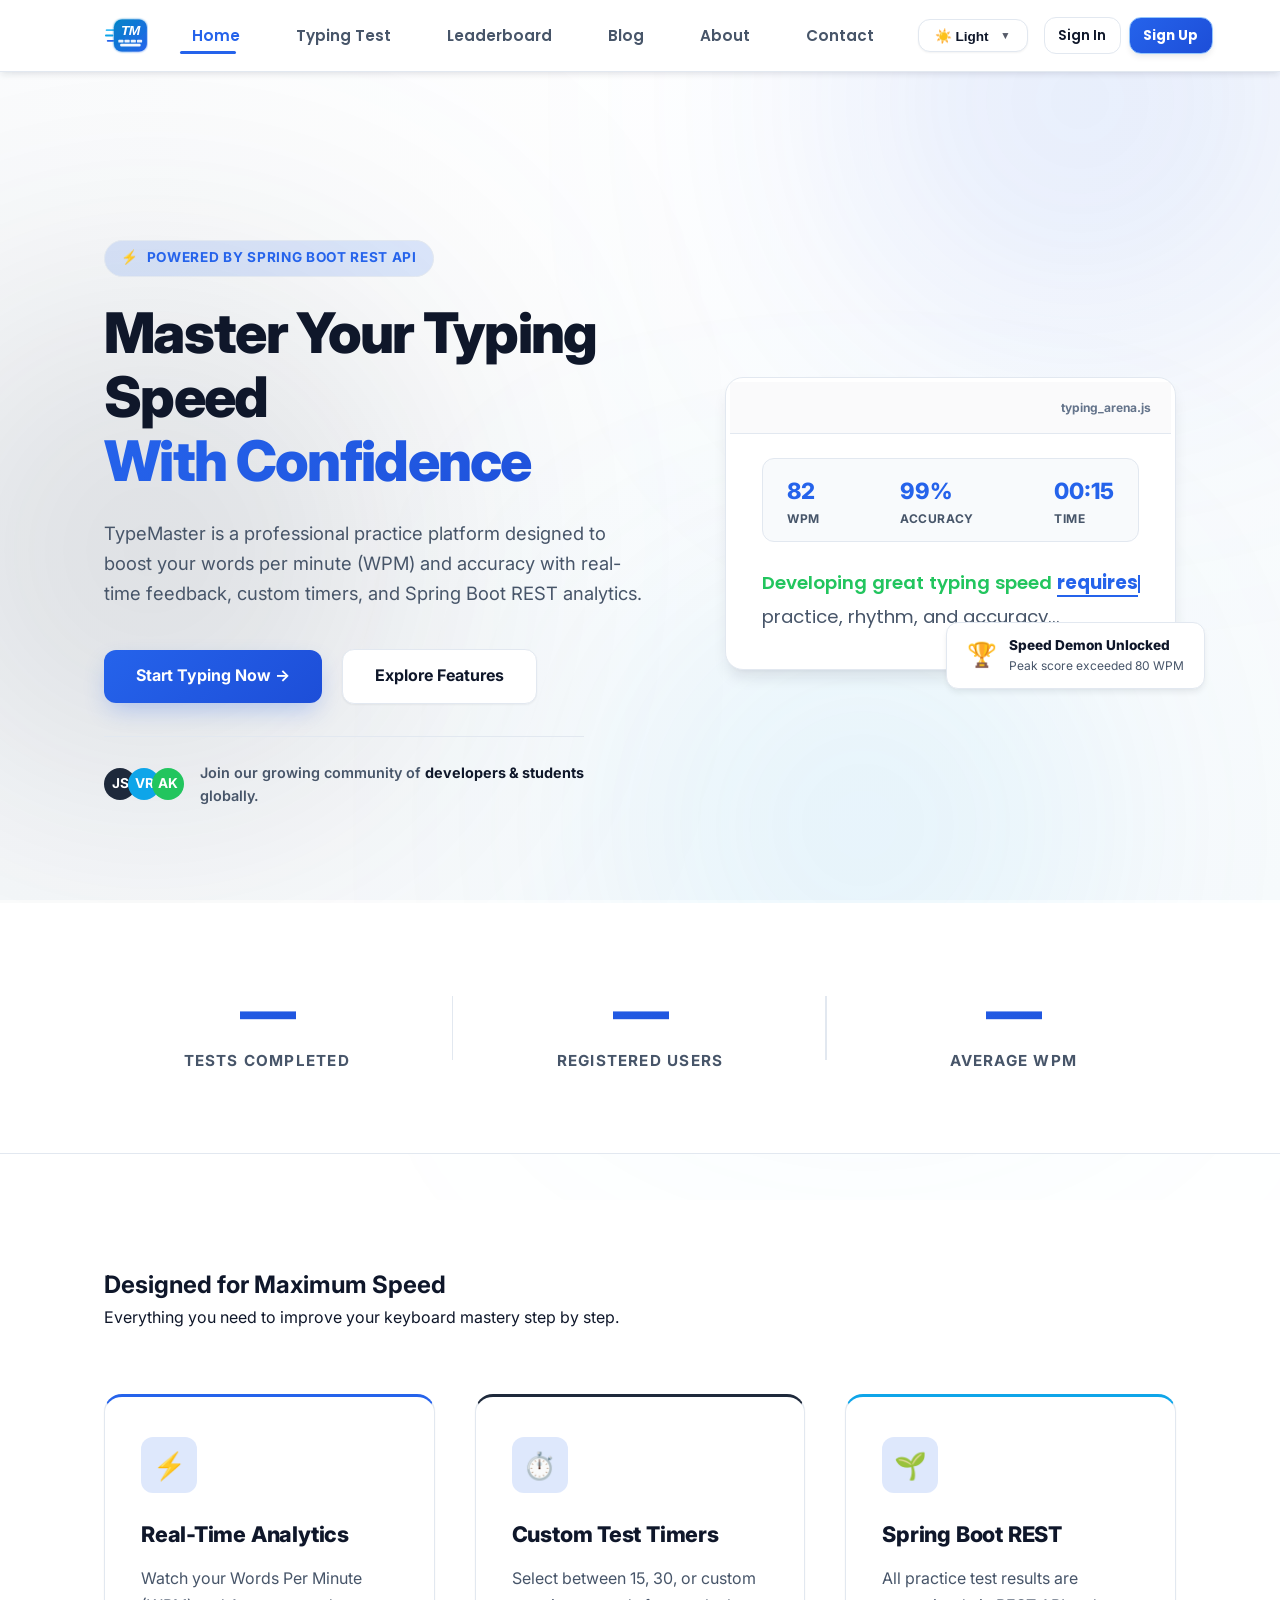
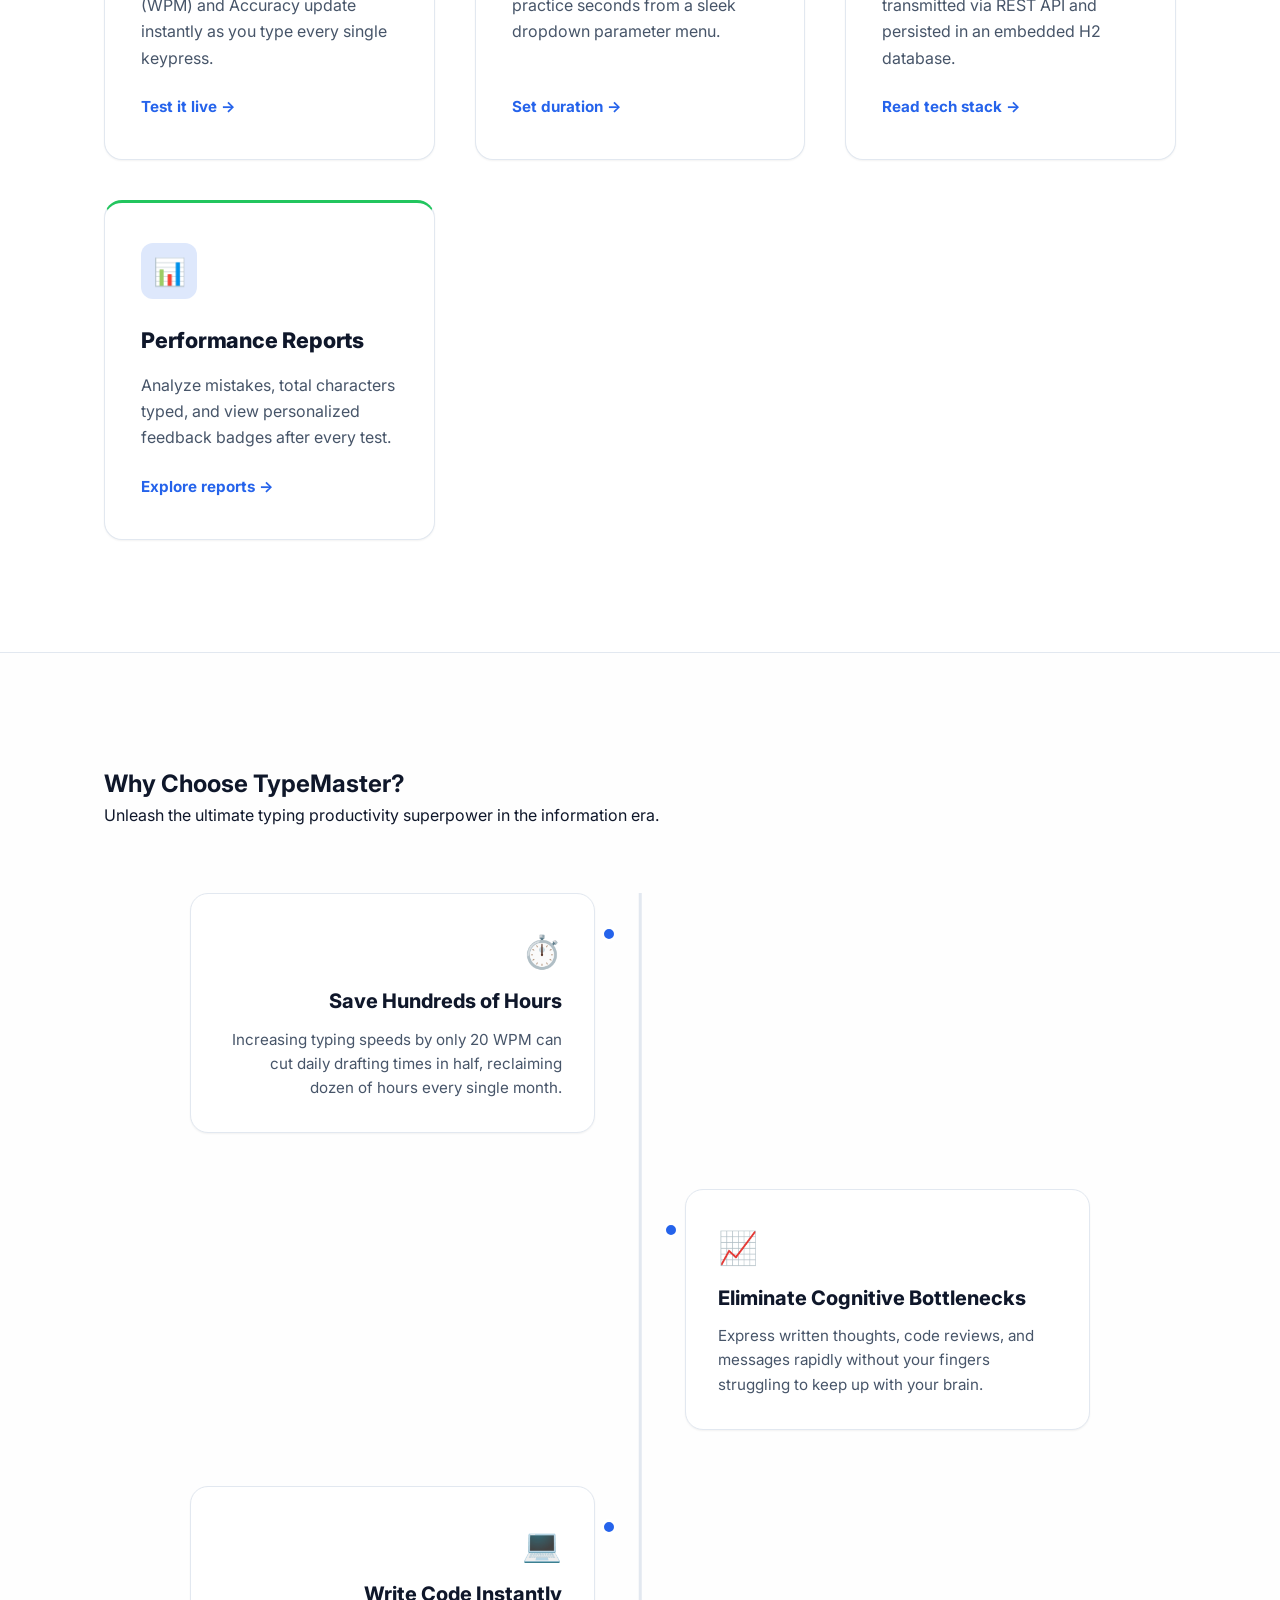
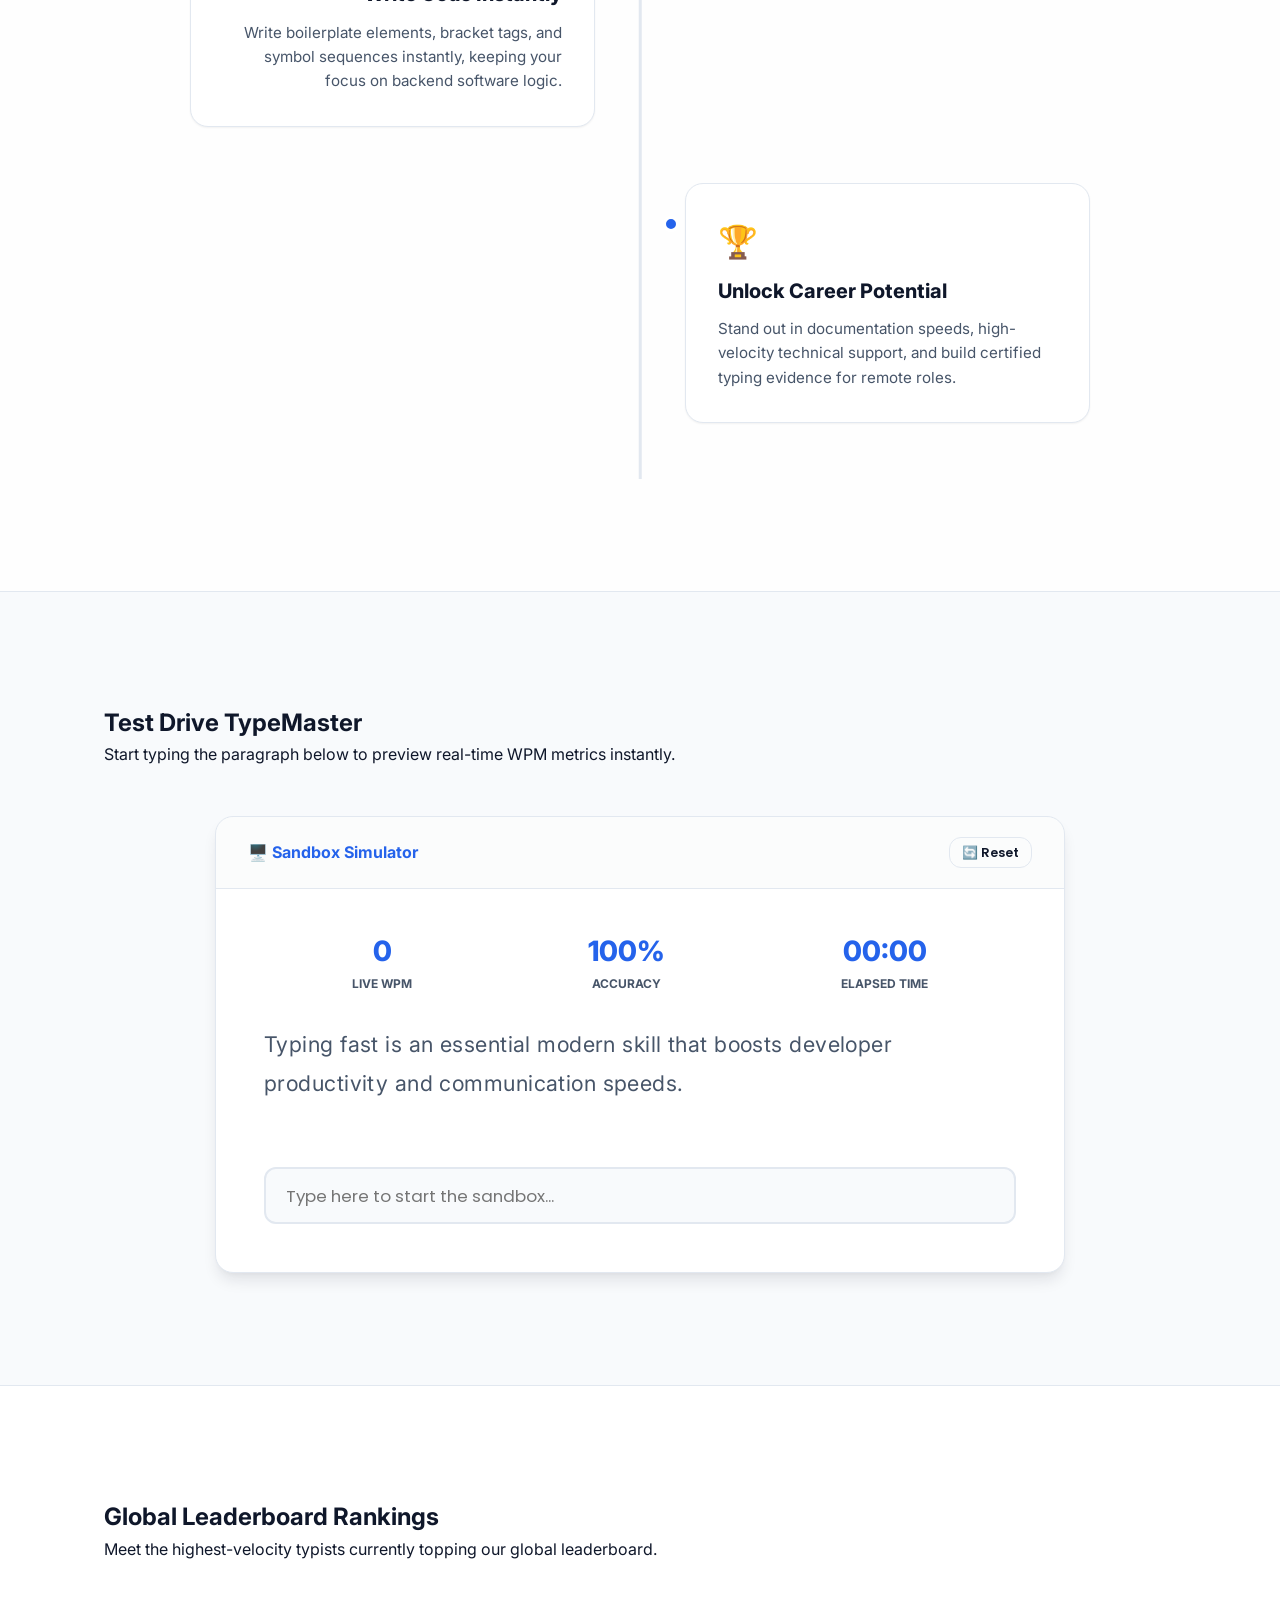
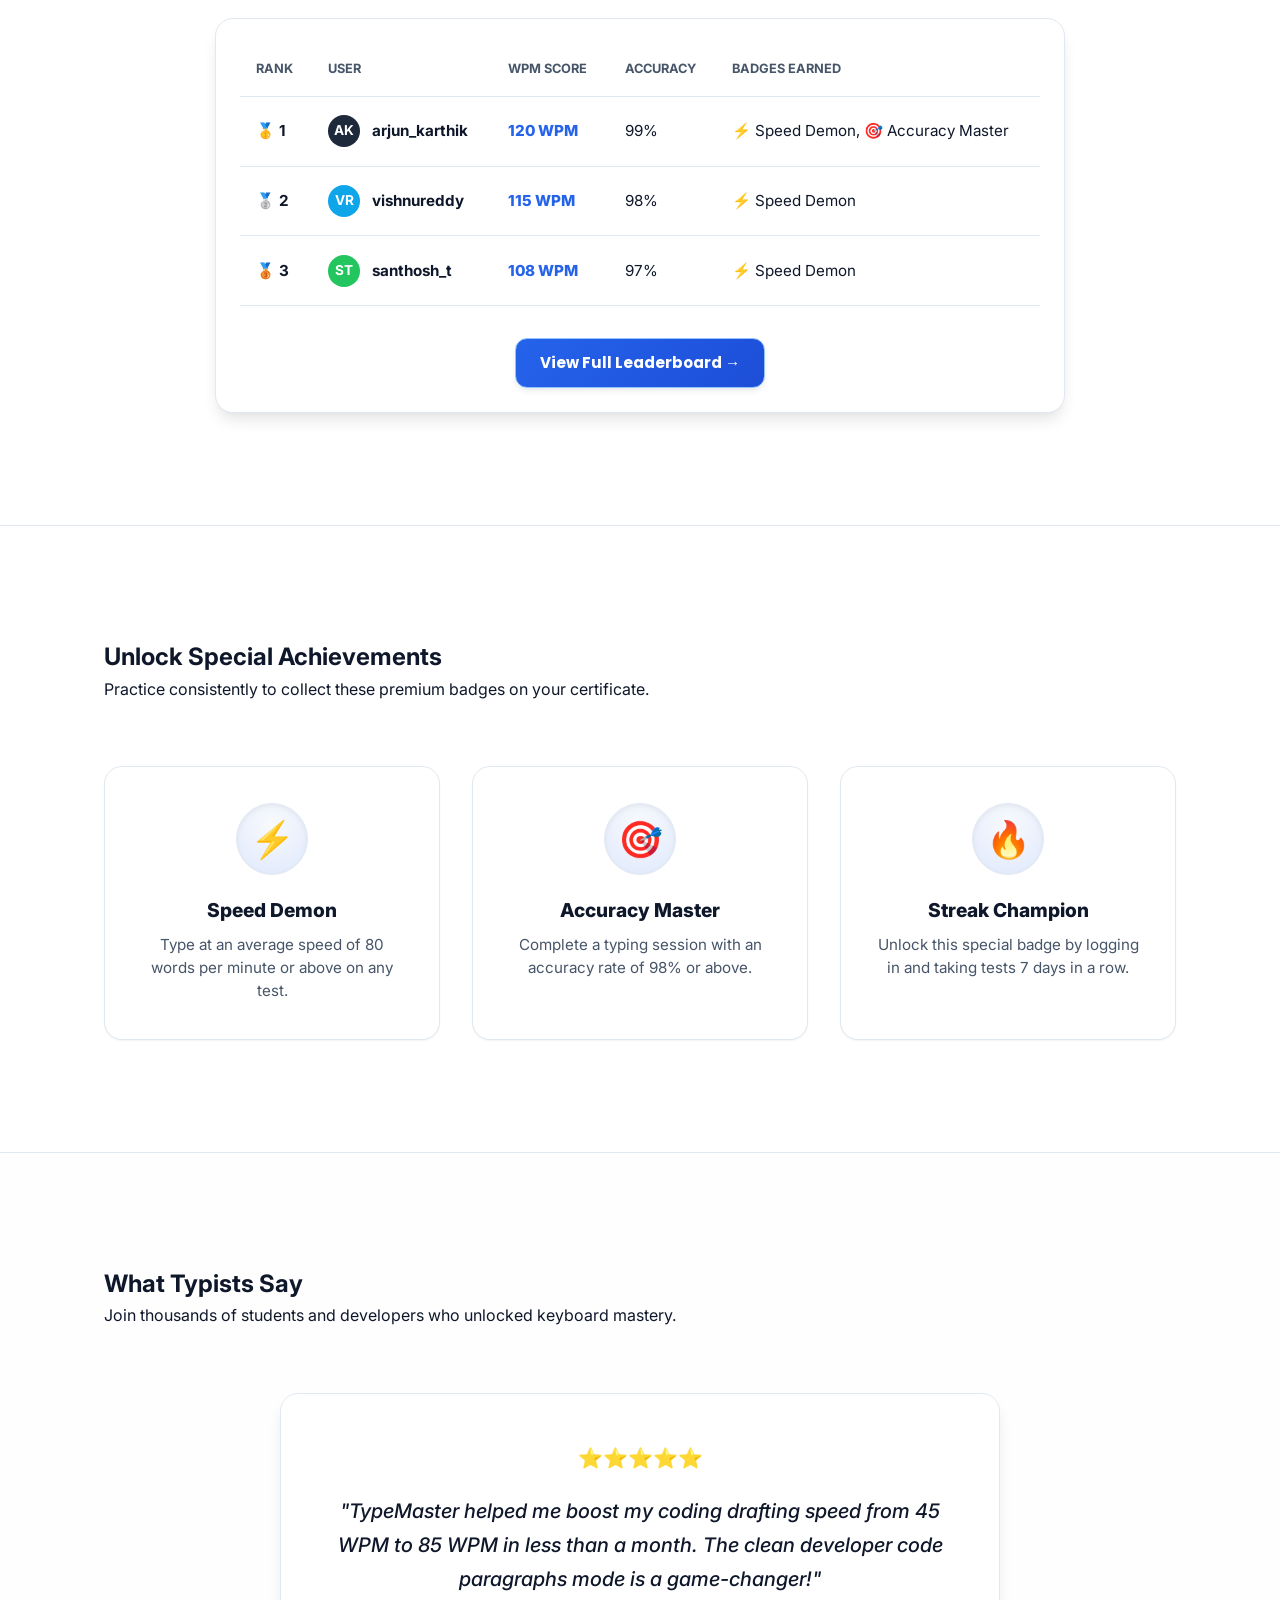
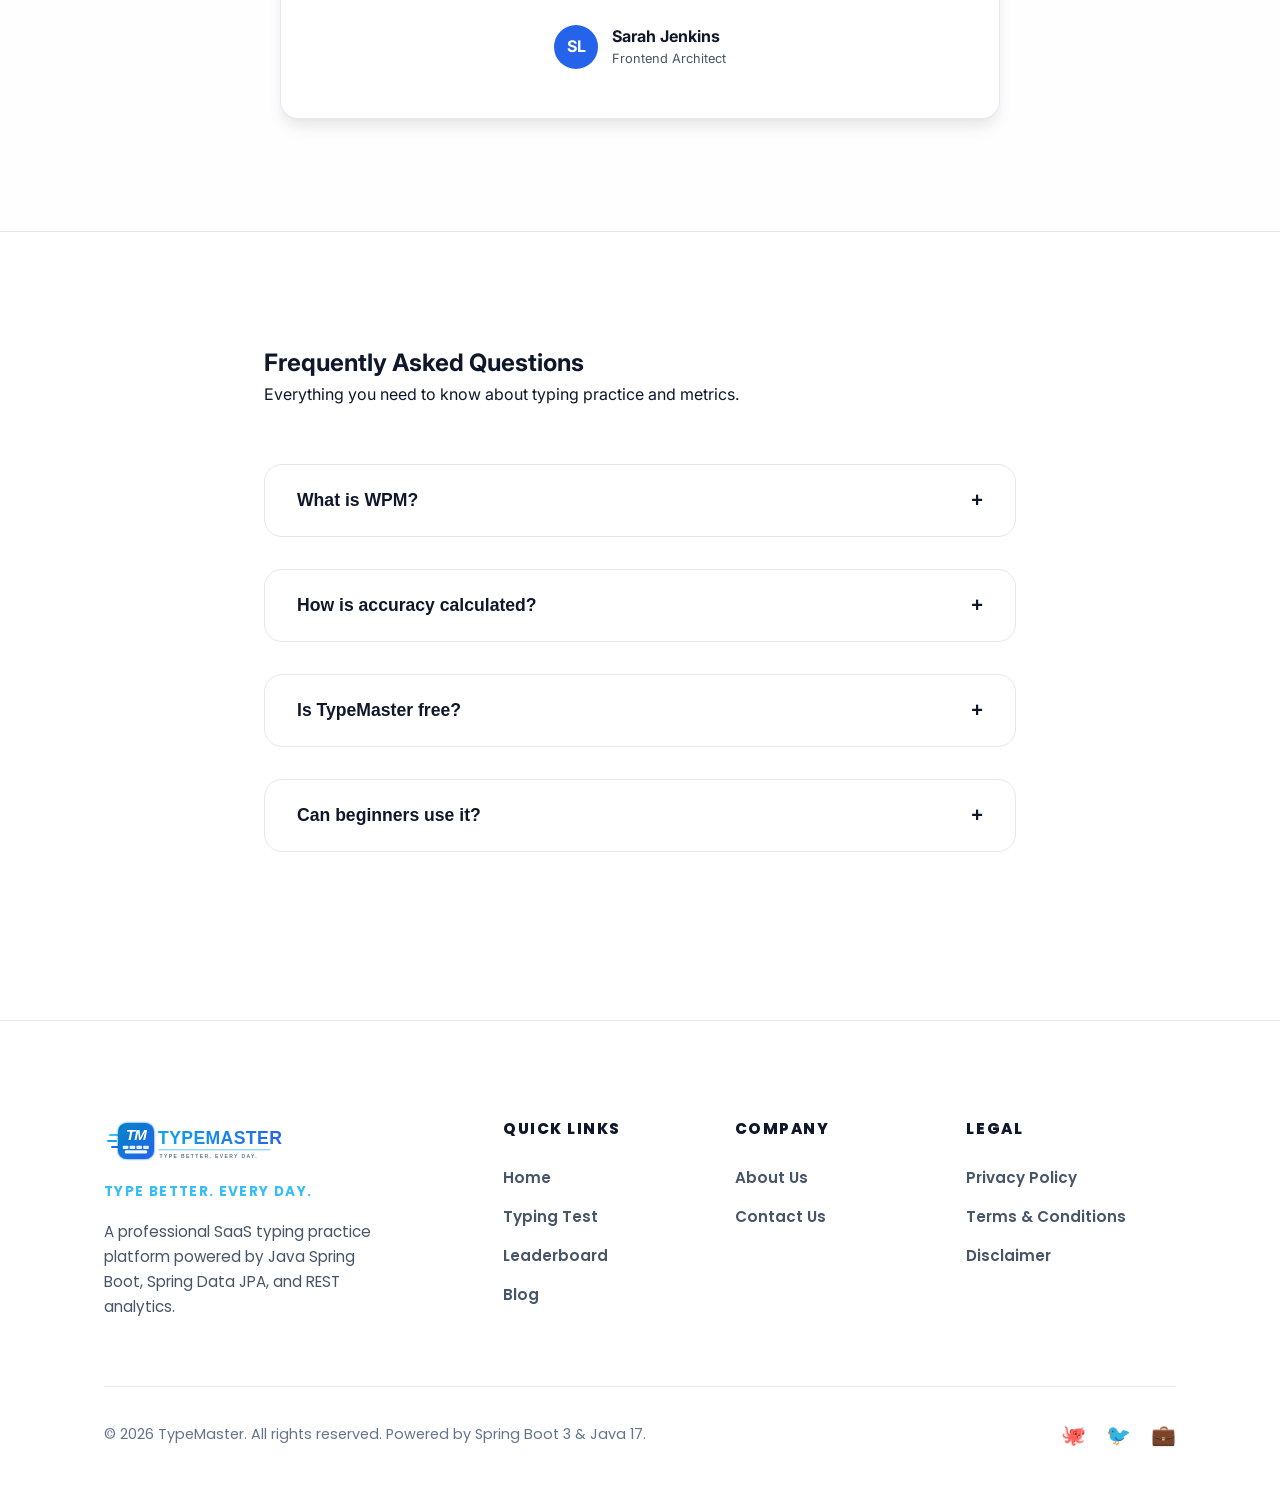
==== commit de62dae1: "Apply critical inline CSS, font consolidation, hero fetchpriority, passive listeners, and Thymeleaf " ====
--- a/src/main/resources/static/index.html
+++ b/src/main/resources/static/index.html
@@ -8,11 +8,21 @@
     <link rel="canonical" href="https://typemaster.com/">
     <title>TypeMaster - Master Your Typing Speed & Accuracy</title>
 
-    <!-- Google Fonts: Consolidated Preloaded Import -->
+    <!-- Google Fonts: Consolidated High-Performance Import -->
     <link rel="preconnect" href="https://fonts.googleapis.com">
     <link rel="preconnect" href="https://fonts.gstatic.com" crossorigin>
-    <link rel="preload" as="style" href="https://fonts.googleapis.com/css2?family=Alex+Brush&family=Cinzel:wght@500;600;700;800&family=Great+Vibes&family=Inter:wght@400;500;600;700;800&family=Montserrat:wght@400;500;600;700;800&family=Playfair+Display:ital,wght@0,400;0,600;0,700;1,400&family=Plus+Jakarta+Sans:wght@400;500;600;700;800&family=Poppins:ital,wght@0,300;0,400;0,500;0,600;0,700;0,800;1,400&family=Roboto+Mono:wght@400;500;600&display=swap">
-    <link rel="stylesheet" href="https://fonts.googleapis.com/css2?family=Alex+Brush&family=Cinzel:wght@500;600;700;800&family=Great+Vibes&family=Inter:wght@400;500;600;700;800&family=Montserrat:wght@400;500;600;700;800&family=Playfair+Display:ital,wght@0,400;0,600;0,700;1,400&family=Plus+Jakarta+Sans:wght@400;500;600;700;800&family=Poppins:ital,wght@0,300;0,400;0,500;0,600;0,700;0,800;1,400&family=Roboto+Mono:wght@400;500;600&display=swap" media="print" onload="this.media='all'">
+    <link rel="preload" as="style" href="https://fonts.googleapis.com/css2?family=Inter:wght@400;500;600;700;800&family=Poppins:wght@400;600;700&family=Roboto+Mono:wght@400;500;600&display=swap">
+    <link rel="stylesheet" href="https://fonts.googleapis.com/css2?family=Inter:wght@400;500;600;700;800&family=Poppins:wght@400;600;700&family=Roboto+Mono:wght@400;500;600&display=swap" media="print" onload="this.media='all'">
+
+    <!-- Critical Above-the-Fold Inline CSS -->
+    <style>
+        :root { --primary-color: #3b82f6; --bg-dark: #0f172a; --text-primary: #f8fafc; }
+        body { margin: 0; font-family: 'Inter', system-ui, -apple-system, sans-serif; background-color: var(--bg-dark); color: var(--text-primary); text-rendering: optimizeLegibility; -webkit-font-smoothing: antialiased; }
+        .navbar { display: flex; align-items: center; justify-content: space-between; padding: 1rem 2rem; background: rgba(15, 23, 42, 0.85); backdrop-filter: blur(12px); }
+        .hero { min-height: 75vh; display: flex; align-items: center; padding: 2rem 0; }
+        .skip-link { position: absolute; top: -100px; left: 0; background: #2563eb; color: #fff; padding: 0.5rem 1rem; z-index: 10000; transition: top 0.2s; }
+        .skip-link:focus { top: 0; }
+    </style>
 
     <!-- Open Graph Metadata -->
     <meta property="og:title" content="TypeMaster - Master Your Typing Speed & Accuracy">
@@ -72,6 +82,10 @@
     }
     </script>
 
+    <!-- PWA & Theme Manifest -->
+    <meta name="theme-color" content="#0f172a">
+    <link rel="manifest" href="manifest.json">
+
     <!-- Favicon & Touch Icons -->
     <link rel="icon" type="image/png" href="assets/images/logo.png?v=2">
     <link rel="apple-touch-icon" href="assets/images/logo.png?v=2">
@@ -81,11 +95,12 @@
     <link rel="stylesheet" href="assets/css/home.min.css">
 </head>
 <body class="landing-page-body">
+
     <!-- Accessibility Skip to Main Content Link -->
     <a href="#main-content" class="skip-link">Skip to main content</a>
 
     <!-- Floating Animated Background Gradient Blobs -->
-    <div class="bg-blobs-container">
+    <div class="bg-blobs-container" aria-hidden="true">
         <div class="bg-blob bg-blob-1"></div>
         <div class="bg-blob bg-blob-2"></div>
         <div class="bg-blob bg-blob-3"></div>
@@ -96,7 +111,7 @@
         <div class="splash-overlay"></div>
         <div class="splash-content">
             <div class="splash-card">
-                <img src="assets/images/logo.svg" alt="TypeMaster Official Logo" class="splash-logo-img" width="190" height="48">
+                <img src="assets/images/logo.svg" alt="TypeMaster Official Logo" class="splash-logo-img" width="190" height="48" fetchpriority="high" loading="eager" decoding="async">
                 <div class="typewriter-quote">
                     "<span id="typewriter-text"></span><span class="typewriter-cursor">|</span>"
                 </div>
@@ -109,15 +124,16 @@
     </div>
 
     <!-- Header / Navigation Bar -->
-    <header class="navbar">
+    <header class="navbar" role="banner">
         <div class="container">
-            <a href="index.html" class="logo" id="brand-logo">
-                <img src="assets/images/logo-icon.svg" alt="TypeMaster Logo" class="brand-logo-icon" width="40" height="40">
+            <a href="index.html" class="logo" id="brand-logo" aria-label="TypeMaster Home">
+                <img src="assets/images/logo-icon.svg" alt="TypeMaster Logo" class="brand-logo-icon" width="40" height="40" fetchpriority="high" loading="eager" decoding="async">
             </a>
-            <ul class="nav-links" id="nav-menu">
+            <ul class="nav-links" id="nav-menu" role="navigation" aria-label="Main Navigation">
                 <li><a href="index.html" class="active">Home</a></li>
                 <li><a href="typing.html">Typing Test</a></li>
                 <li><a href="result.html">Leaderboard</a></li>
+
                 <li><a href="blog.html">Blog</a></li>
                 <li><a href="about.html">About</a></li>
                 <li><a href="contact.html">Contact</a></li>
@@ -746,7 +762,11 @@
         document.addEventListener('DOMContentLoaded', () => {
             fetchSystemStats();
             initSandbox();
+            if ('serviceWorker' in navigator) {
+                navigator.serviceWorker.register('/sw.js').catch(() => {});
+            }
         });
     </script>
 </body>
 </html>
+
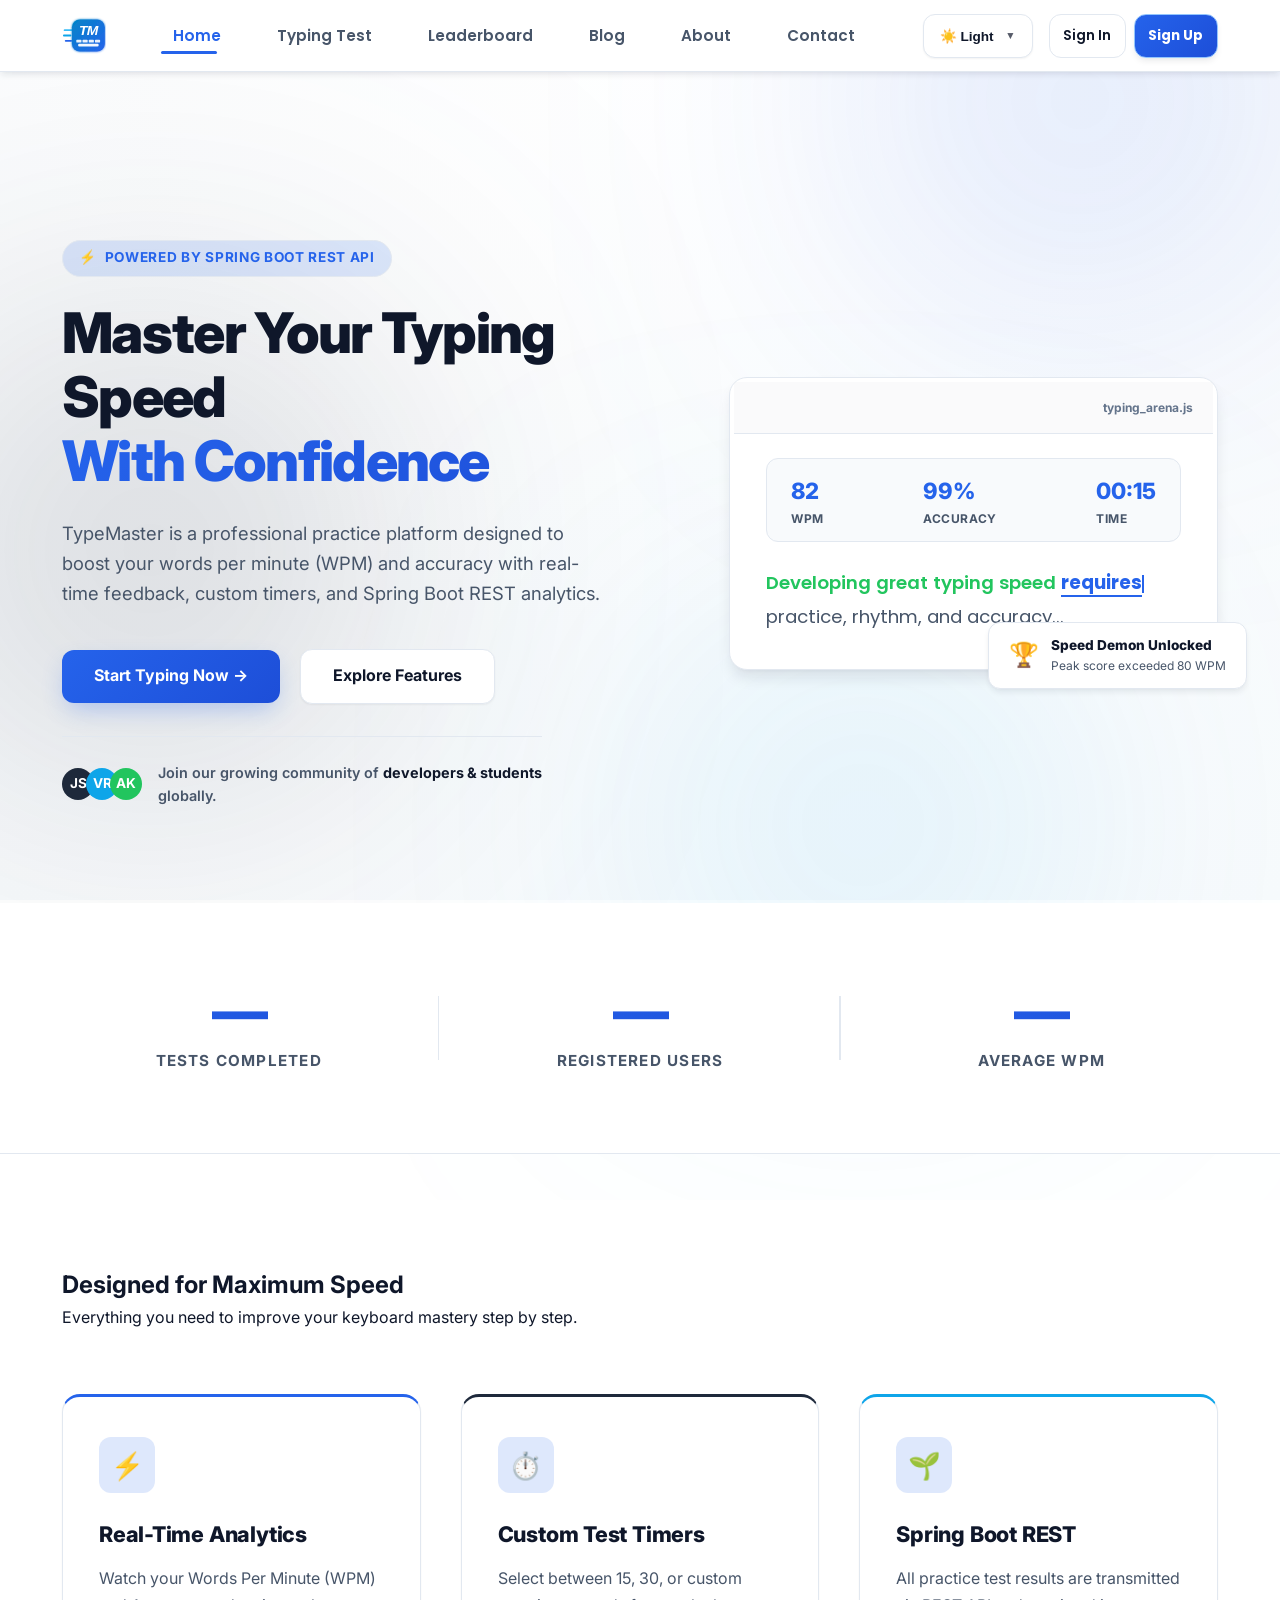
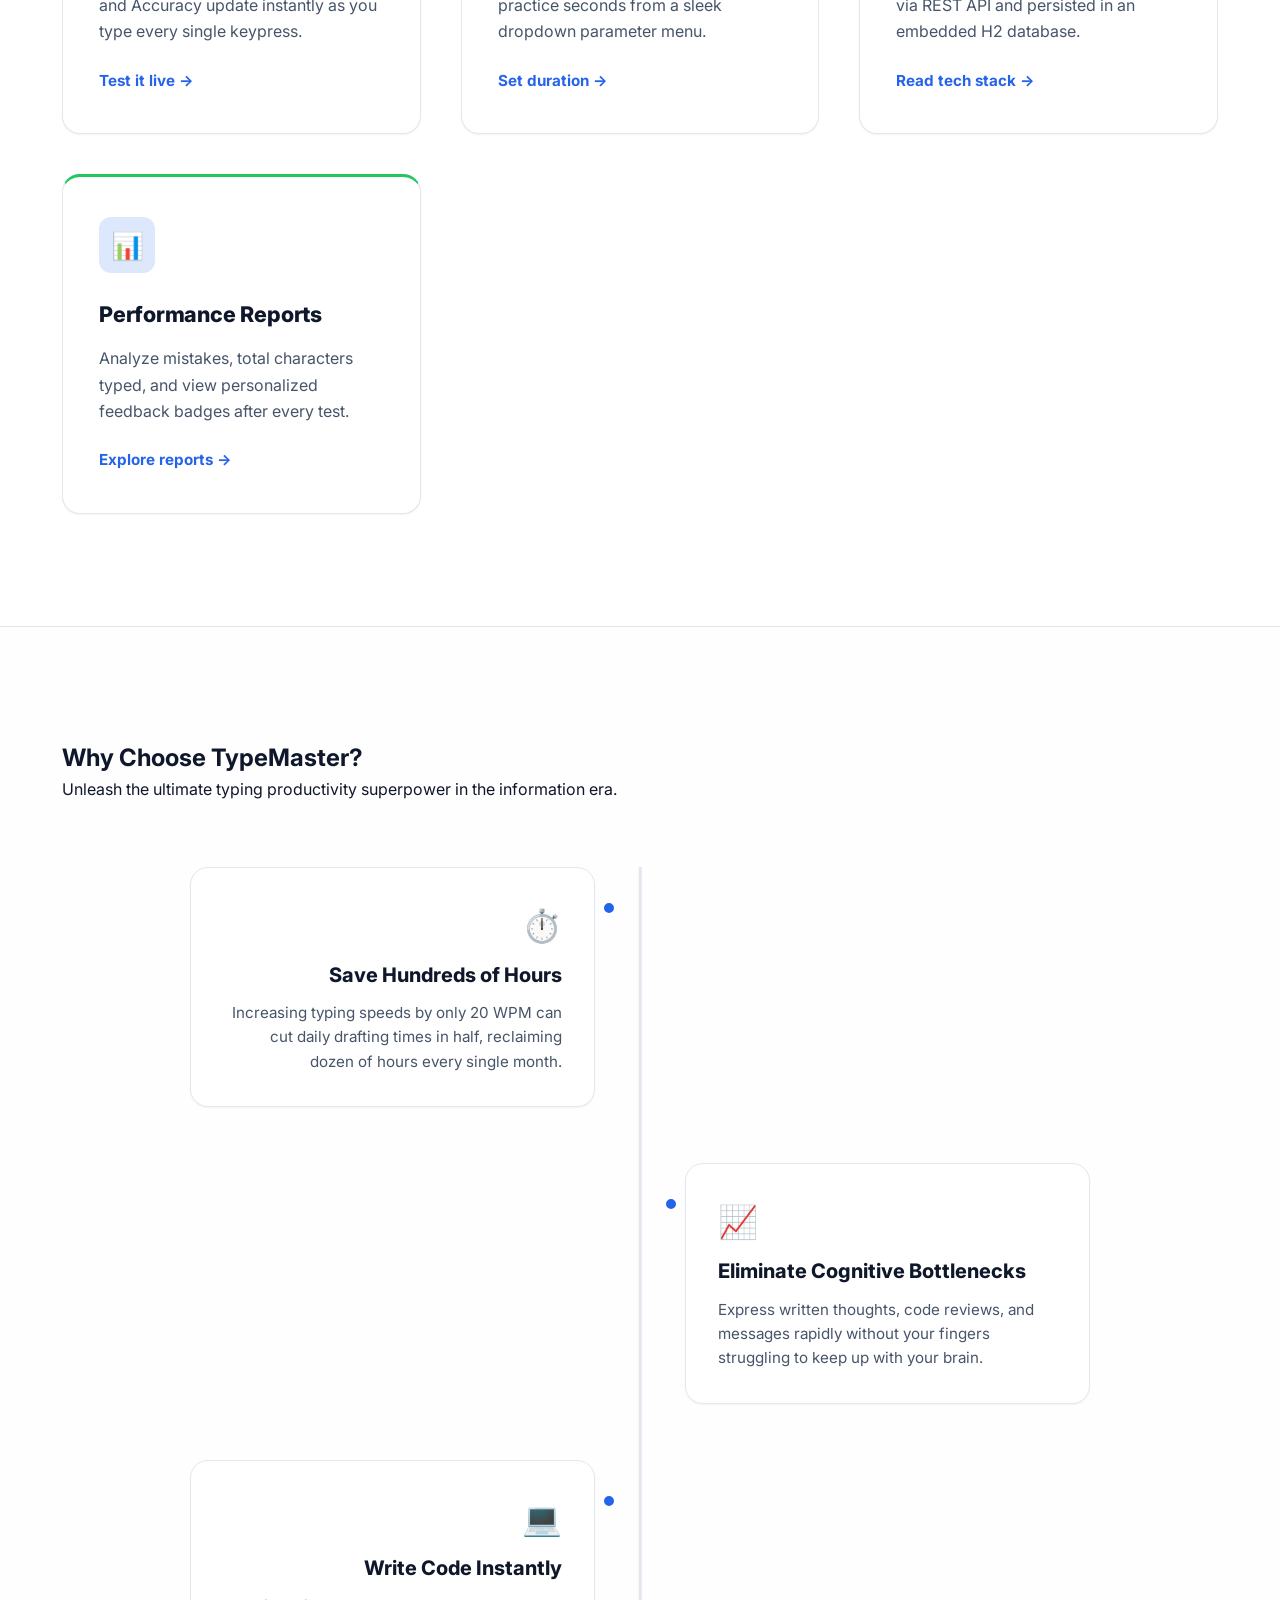
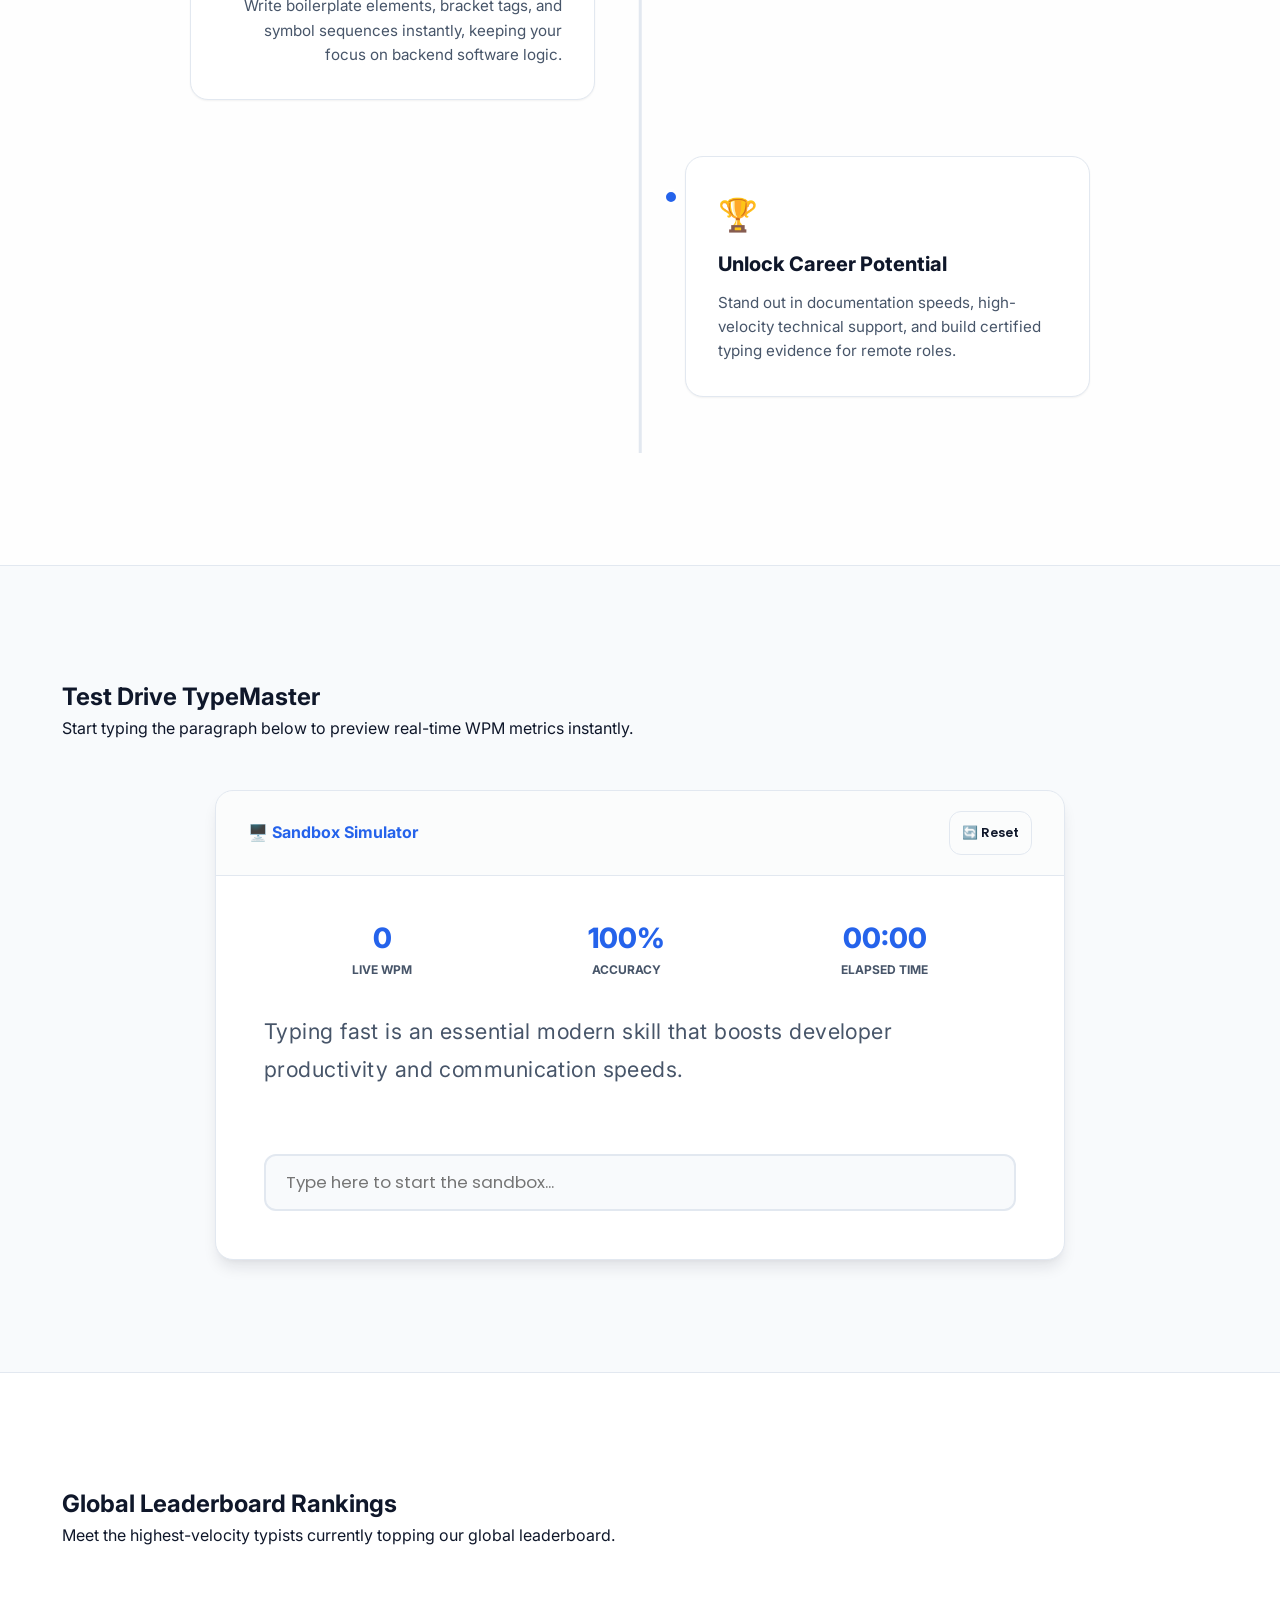
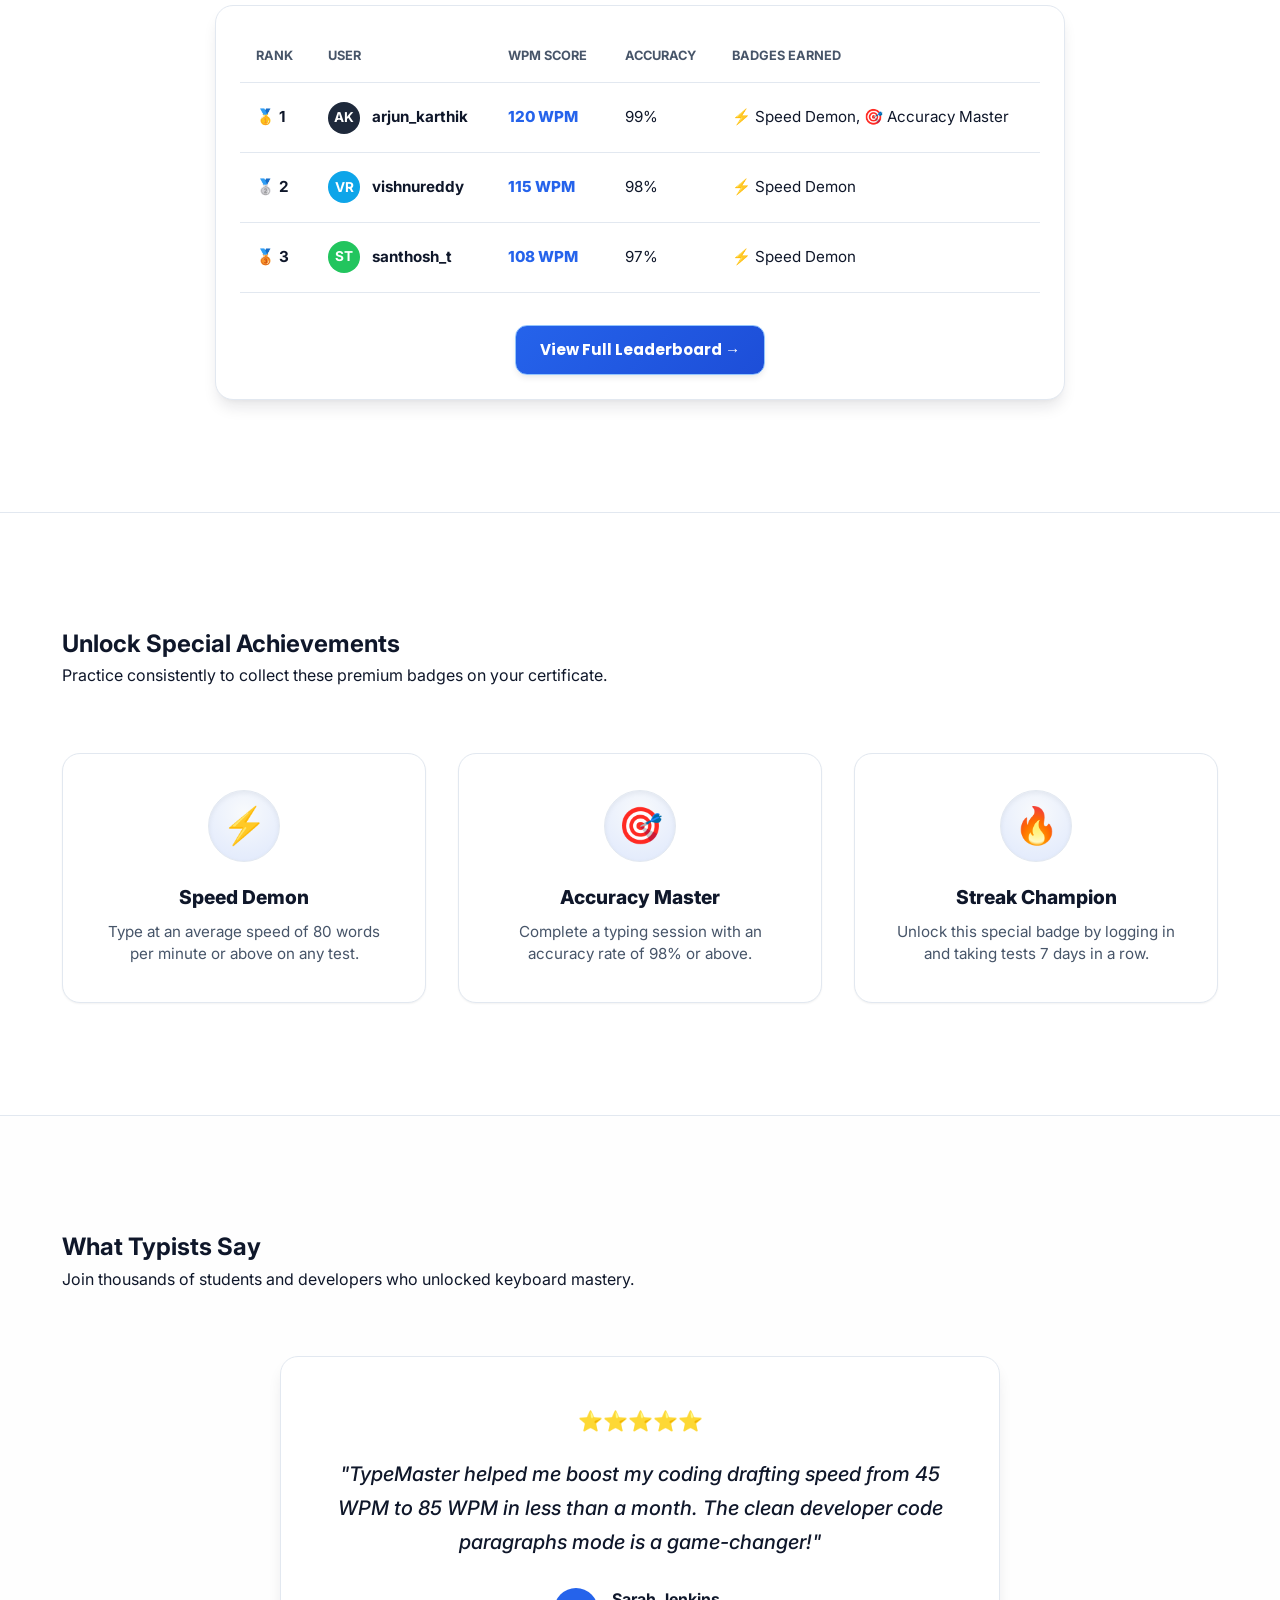
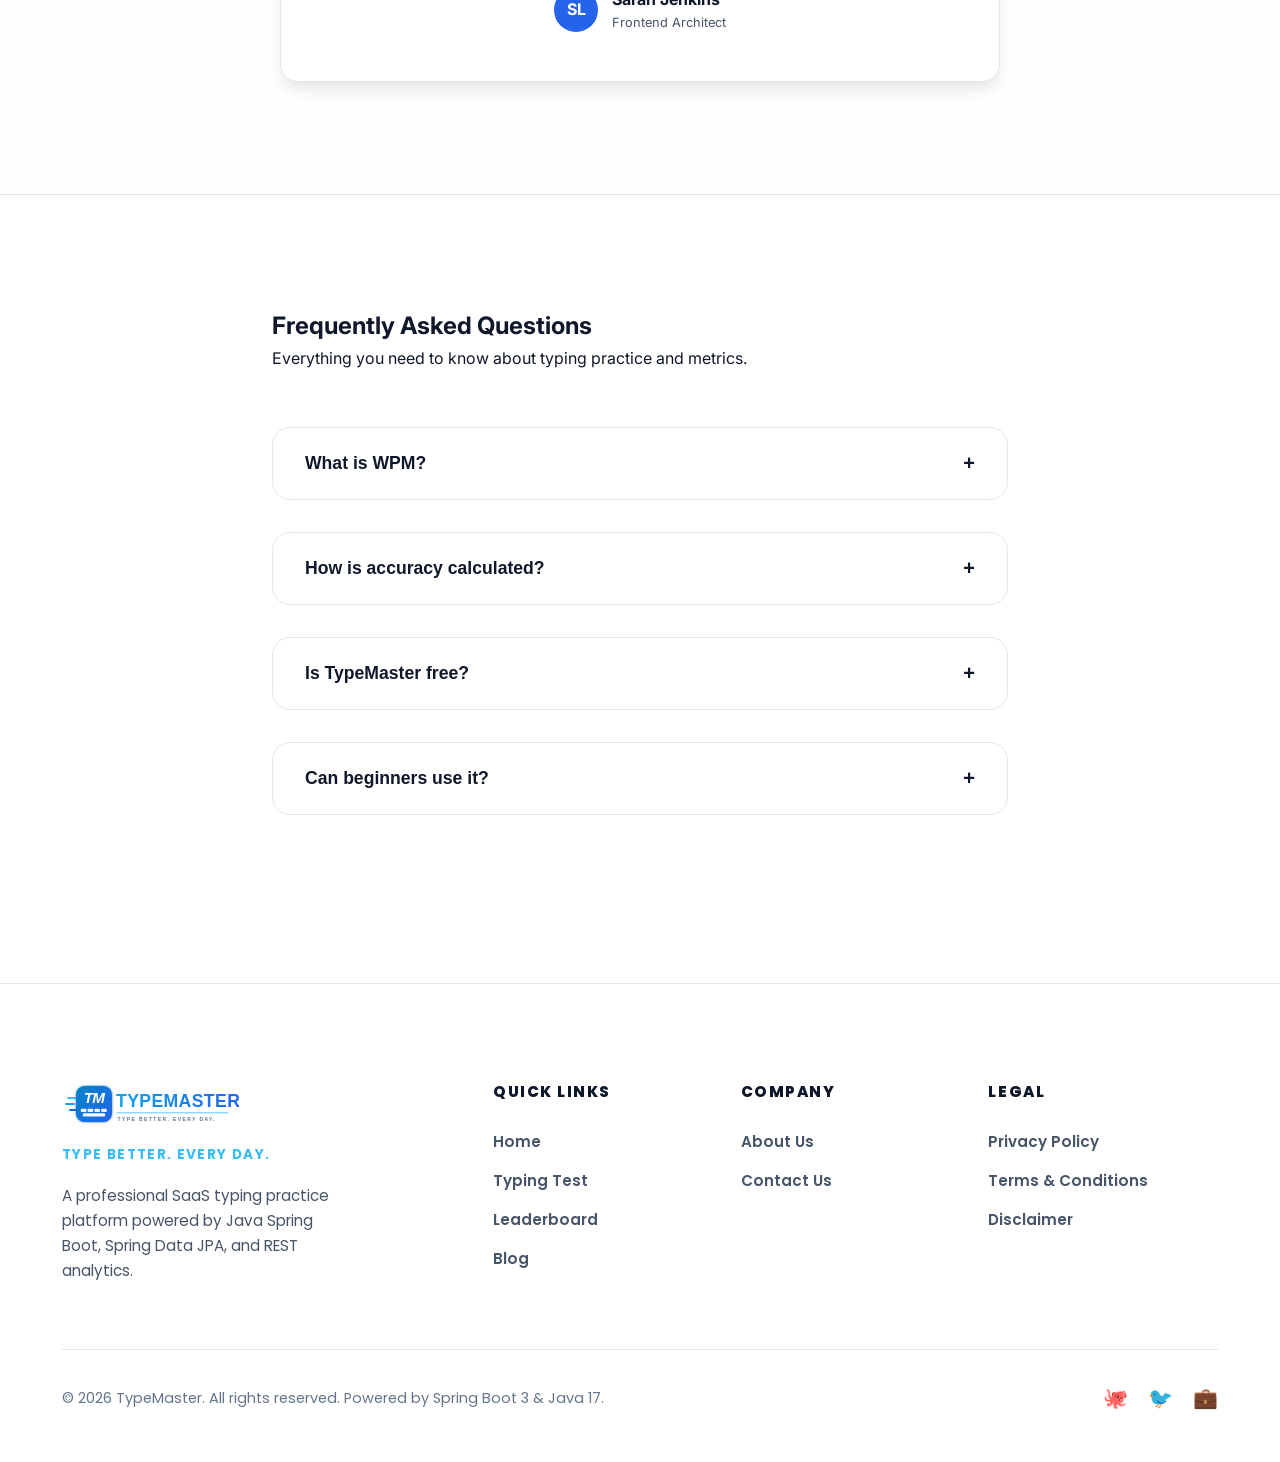
==== commit 29daaf61: "Standardize header navbar markup and CSS across index, contact, and typing pages" ====
--- a/src/main/resources/static/index.html
+++ b/src/main/resources/static/index.html
@@ -11,14 +11,16 @@
     <!-- Google Fonts: Consolidated High-Performance Import -->
     <link rel="preconnect" href="https://fonts.googleapis.com">
     <link rel="preconnect" href="https://fonts.gstatic.com" crossorigin>
+    <link rel="preload" as="image" href="assets/images/logo.svg" type="image/svg+xml" fetchpriority="high">
+    <link rel="preload" as="image" href="assets/images/logo-icon.svg" type="image/svg+xml" fetchpriority="high">
     <link rel="preload" as="style" href="https://fonts.googleapis.com/css2?family=Inter:wght@400;500;600;700;800&family=Poppins:wght@400;600;700&family=Roboto+Mono:wght@400;500;600&display=swap">
     <link rel="stylesheet" href="https://fonts.googleapis.com/css2?family=Inter:wght@400;500;600;700;800&family=Poppins:wght@400;600;700&family=Roboto+Mono:wght@400;500;600&display=swap" media="print" onload="this.media='all'">
+
 
     <!-- Critical Above-the-Fold Inline CSS -->
     <style>
         :root { --primary-color: #3b82f6; --bg-dark: #0f172a; --text-primary: #f8fafc; }
         body { margin: 0; font-family: 'Inter', system-ui, -apple-system, sans-serif; background-color: var(--bg-dark); color: var(--text-primary); text-rendering: optimizeLegibility; -webkit-font-smoothing: antialiased; }
-        .navbar { display: flex; align-items: center; justify-content: space-between; padding: 1rem 2rem; background: rgba(15, 23, 42, 0.85); backdrop-filter: blur(12px); }
         .hero { min-height: 75vh; display: flex; align-items: center; padding: 2rem 0; }
         .skip-link { position: absolute; top: -100px; left: 0; background: #2563eb; color: #fff; padding: 0.5rem 1rem; z-index: 10000; transition: top 0.2s; }
         .skip-link:focus { top: 0; }
--- a/src/main/resources/static/assets/css/style.min.css
+++ b/src/main/resources/static/assets/css/style.min.css
@@ -1 +1 @@
-:root{--primary-color:#2563eb;--primary-hover:#1d4ed8;--secondary-color:#1e293b;--accent-color:#0ea5e9;--background-color:#f8fafc;--card-bg:#ffffff;--success-color:#22c55e;--success-bg:rgba(34, 197, 94, 0.12);--error-color:#ef4444;--error-bg:rgba(239, 68, 68, 0.12);--text-primary:#0f172a;--text-secondary:#475569;--text-light:#64748b;--border-color:#e2e8f0;--border-focus:#93c5fd;--shadow-sm:0 1px 2px 0 rgba(0, 0, 0, 0.05);--shadow-md:0 4px 6px -1px rgba(15, 23, 42, 0.08),0 2px 4px -2px rgba(15, 23, 42, 0.04);--shadow-lg:0 10px 15px -3px rgba(15, 23, 42, 0.1),0 4px 6px -4px rgba(15, 23, 42, 0.05);--radius-sm:6px;--radius-md:12px;--radius-lg:18px;--radius-full:9999px;--transition-fast:all 0.2s cubic-bezier(0.4, 0, 0.2, 1);--transition-normal:all 0.3s cubic-bezier(0.4, 0, 0.2, 1);--font-sans:'Poppins',-apple-system,BlinkMacSystemFont,"Segoe UI",Roboto,sans-serif;--font-mono:'Roboto Mono',Consolas,Monaco,monospace}:root,[data-theme=light]{--primary-color:#2563eb;--primary-hover:#1d4ed8;--primary-btn-text:#ffffff;--primary-gradient:linear-gradient(135deg, #2563eb 0%, #1d4ed8 100%);--secondary-color:#1e293b;--accent-color:#0ea5e9;--background-color:#f8fafc;--body-bg-radial:radial-gradient(circle at 50% 0%, #ffffff 0%, #f8fafc 100%);--card-bg:#ffffff;--text-primary:#0f172a;--text-secondary:#475569;--text-light:#64748b;--border-color:#e2e8f0;--border-focus:#93c5fd;--shadow-sm:0 1px 2px 0 rgba(0, 0, 0, 0.05);--shadow-md:0 4px 6px -1px rgba(15, 23, 42, 0.08),0 2px 4px -2px rgba(15, 23, 42, 0.04);--shadow-lg:0 10px 15px -3px rgba(15, 23, 42, 0.1),0 4px 6px -4px rgba(15, 23, 42, 0.05);--hero-bg-gradient:linear-gradient(180deg, #ffffff 0%, #f8fafc 100%);--mockup-header-bg:#f1f5f9;--glass-backdrop:none;--theme-nav-bg:#ffffff;--dropdown-option-bg:#ffffff;--dropdown-option-text:#0f172a;--key-bg:#f1f5f9;--key-text:#0f172a;--key-border:#cbd5e1;--active-char-bg:rgba(37, 99, 235, 0.15);--active-char-border:#2563eb;--active-char-glow:rgba(37, 99, 235, 0.4)}[data-theme=dark]{--primary-color:#4d9de0;--primary-hover:#3a82c4;--primary-btn-text:#ffffff;--primary-gradient:linear-gradient(135deg, #4d9de0 0%, #3a82c4 50%, #2563eb 100%);--secondary-color:#e2e8f0;--secondary-btn-text:#1e293b;--accent-color:#60a5fa;--background-color:#111827;--body-bg-radial:radial-gradient(circle at 50% -10%, #1e293b 0%, #111827 65%, #0f172a 100%);--card-bg:#1e293b;--text-primary:#f1f5f9;--text-secondary:#cbd5e1;--text-light:#94a3b8;--border-color:rgba(255, 255, 255, 0.1);--border-focus:#4d9de0;--shadow-sm:0 1px 3px rgba(0, 0, 0, 0.4);--shadow-md:0 4px 12px rgba(0, 0, 0, 0.5);--shadow-lg:0 12px 30px rgba(0, 0, 0, 0.6);--hero-bg-gradient:radial-gradient(circle at 50% -10%, #1e293b 0%, #111827 65%, #0f172a 100%);--mockup-header-bg:#0f172a;--glass-backdrop:blur(12px) saturate(140%);--theme-nav-bg:#1e293b;--dropdown-option-bg:#1e293b;--dropdown-option-text:#f1f5f9;--key-bg:#273548;--key-text:#f1f5f9;--key-border:rgba(255, 255, 255, 0.12);--active-char-bg:rgba(77, 157, 224, 0.2);--active-char-border:#4d9de0;--active-char-glow:rgba(77, 157, 224, 0.3)}[data-theme=glassmorphism]{--primary-color:#6366f1;--primary-hover:#4f46e5;--primary-btn-text:#ffffff;--primary-gradient:linear-gradient(135deg, #6366f1 0%, #8b5cf6 100%);--secondary-color:#1e1b4b;--accent-color:#8b5cf6;--background-color:#eef2ff;--body-bg-radial:radial-gradient(circle at 50% -10%, #eef2ff 0%, #e0e7ff 50%, #f1f5f9 100%);--card-bg:rgba(255, 255, 255, 0.75);--text-primary:#1e1b4b;--text-secondary:#4338ca;--text-light:#6366f1;--border-color:rgba(255, 255, 255, 0.85);--border-focus:#6366f1;--shadow-sm:0 4px 12px rgba(99, 102, 241, 0.08);--shadow-md:0 8px 25px -5px rgba(99, 102, 241, 0.12),0 0 15px rgba(255, 255, 255, 0.8);--shadow-lg:0 20px 45px -10px rgba(99, 102, 241, 0.18),inset 0 1px 2px rgba(255, 255, 255, 0.95);--hero-bg-gradient:radial-gradient(circle at 50% -10%, #eef2ff 0%, #e0e7ff 50%, #f1f5f9 100%);--mockup-header-bg:rgba(255, 255, 255, 0.85);--glass-backdrop:blur(24px) saturate(190%);--theme-nav-bg:rgba(255, 255, 255, 0.75);--dropdown-option-bg:#ffffff;--dropdown-option-text:#1e1b4b;--key-bg:rgba(255, 255, 255, 0.82);--key-text:#1e1b4b;--key-border:rgba(199, 210, 254, 0.7);--active-char-bg:rgba(99, 102, 241, 0.2);--active-char-border:#6366f1;--active-char-glow:rgba(99, 102, 241, 0.6)}[data-theme=emerald-pro]{--primary-color:#354024;--primary-hover:#889063;--primary-btn-text:#ffffff;--primary-gradient:linear-gradient(135deg, #354024 0%, #889063 50%, #4c3d19 100%);--secondary-color:#faf6f0;--secondary-btn-text:#354024;--accent-color:#cfbb99;--background-color:#e5d7c4;--body-bg-radial:radial-gradient(circle at 50% -10%, #efe7dc 0%, #e5d7c4 80%, #d8caa7 100%);--card-bg:#ffffff;--text-primary:#354024;--text-secondary:#5c6352;--text-light:#4c3d19;--border-color:#cfbb99;--border-focus:#354024;--shadow-sm:0 4px 10px rgba(53, 64, 36, 0.05);--shadow-md:0 8px 20px -4px rgba(53, 64, 36, 0.1),0 0 15px rgba(207, 187, 153, 0.1);--shadow-lg:0 20px 40px -10px rgba(53, 64, 36, 0.15),0 0 25px rgba(207, 187, 153, 0.25);--hero-bg-gradient:radial-gradient(circle at 50% -10%, #efe7dc 0%, #e5d7c4 80%, #d8caa7 100%);--mockup-header-bg:#dcd8cf;--glass-backdrop:blur(12px) saturate(120%);--theme-nav-bg:#faf6f0;--dropdown-option-bg:#faf6f0;--dropdown-option-text:#354024;--key-bg:#ffffff;--key-text:#354024;--key-border:#cfbb99;--active-char-bg:rgba(136, 144, 99, 0.2);--active-char-border:#889063;--active-char-glow:rgba(136, 144, 99, 0.45)}[data-theme=focus-mode]{--primary-color:#cc6c4c;--primary-hover:#a85233;--primary-btn-text:#ffffff;--primary-gradient:linear-gradient(135deg, #cc6c4c 0%, #dca58a 50%, #352119 100%);--secondary-color:#fbf5f2;--secondary-btn-text:#352119;--accent-color:#dfa082;--background-color:#f4e3d9;--body-bg-radial:radial-gradient(circle at 50% -10%, #faf3ee 0%, #f4e3d9 70%, #ebd4c6 100%);--card-bg:#ffffff;--text-primary:#352119;--text-secondary:#7c655c;--text-light:#dfa082;--border-color:#e5cebf;--border-focus:#cc6c4c;--shadow-sm:0 4px 10px rgba(53, 33, 25, 0.04);--shadow-md:0 8px 22px -4px rgba(53, 33, 25, 0.08),0 0 15px rgba(223, 160, 130, 0.1);--shadow-lg:0 20px 45px -10px rgba(53, 33, 25, 0.12),0 0 25px rgba(223, 160, 130, 0.18);--hero-bg-gradient:radial-gradient(circle at 50% -10%, #faf3ee 0%, #f4e3d9 70%, #ebd4c6 100%);--mockup-header-bg:#e8d0c2;--glass-backdrop:blur(12px) saturate(120%);--theme-nav-bg:#fbf5f2;--dropdown-option-bg:#fbf5f2;--dropdown-option-text:#352119;--key-bg:#ffffff;--key-text:#352119;--key-border:#e5cebf;--active-char-bg:rgba(204, 108, 76, 0.15);--active-char-border:#cc6c4c;--active-char-glow:rgba(204, 108, 76, 0.4)}[data-theme=ocean-blue]{--primary-color:#0c82cf;--primary-hover:#005fa3;--primary-btn-text:#ffffff;--primary-gradient:linear-gradient(135deg, #0c82cf 0%, #005fa3 50%, #063c62 100%);--secondary-color:#f4f9fc;--secondary-btn-text:#063c62;--accent-color:#d6b06e;--background-color:#ffffff;--body-bg-radial:radial-gradient(circle at 50% -10%, #ffffff 0%, #f4f9fc 70%, #dbeefa 100%);--card-bg:#ffffff;--text-primary:#063c62;--text-secondary:#4b6b88;--text-light:#d6b06e;--border-color:#d4e5f2;--border-focus:#0c82cf;--shadow-sm:0 4px 10px rgba(6, 60, 98, 0.04);--shadow-md:0 8px 22px -4px rgba(6, 60, 98, 0.08),0 0 15px rgba(214, 176, 110, 0.1);--shadow-lg:0 20px 45px -10px rgba(6, 60, 98, 0.12),0 0 25px rgba(214, 176, 110, 0.18);--hero-bg-gradient:radial-gradient(circle at 50% -10%, #ffffff 0%, #f4f9fc 70%, #dbeefa 100%);--mockup-header-bg:#e8f4fa;--glass-backdrop:blur(12px) saturate(120%);--theme-nav-bg:#f4f9fc;--dropdown-option-bg:#f4f9fc;--dropdown-option-text:#063c62;--key-bg:#ffffff;--key-text:#063c62;--key-border:#d4e5f2;--active-char-bg:rgba(12, 130, 207, 0.15);--active-char-border:#0c82cf;--active-char-glow:rgba(12, 130, 207, 0.4)}[data-theme=neon]{--primary-color:#c0392b;--primary-hover:#e74c3c;--secondary-color:#fdf2f2;--secondary-btn-text:#2c0a08;--accent-color:#27ae60;--background-color:#1a1a2e;--card-bg:#16213e;--text-primary:#ecf0f1;--text-secondary:#bdc3c7;--text-light:#c0392b;--border-color:#2d3561;--border-focus:#c0392b;--shadow-sm:0 2px 4px 0 rgba(0, 0, 0, 0.4);--shadow-md:0 6px 16px -2px rgba(0, 0, 0, 0.5);--shadow-lg:0 12px 28px -4px rgba(0, 0, 0, 0.6);--hero-bg-gradient:linear-gradient(180deg, #0f0c29 0%, #1a1a2e 100%);--mockup-header-bg:#0f0c29;--glass-backdrop:none;--theme-nav-bg:#16213e;--dropdown-option-bg:#16213e;--dropdown-option-text:#ecf0f1}[data-theme=carbon]{--primary-color:#64748b;--primary-hover:#94a3b8;--secondary-color:#f8fafc;--secondary-btn-text:#09090b;--accent-color:#cbd5e1;--background-color:#09090b;--card-bg:#18181b;--text-primary:#f8fafc;--text-secondary:#a1a1aa;--text-light:#71717a;--border-color:#27272a;--border-focus:#94a3b8;--shadow-sm:0 2px 4px 0 rgba(0, 0, 0, 0.5);--shadow-md:0 6px 16px -2px rgba(0, 0, 0, 0.6);--shadow-lg:0 12px 28px -4px rgba(0, 0, 0, 0.7);--hero-bg-gradient:linear-gradient(180deg, #040405 0%, #09090b 100%);--mockup-header-bg:#040405;--glass-backdrop:none;--theme-nav-bg:#18181b;--dropdown-option-bg:#18181b;--dropdown-option-text:#f8fafc}[data-theme=sunset-rose],[data-theme=sunset]{--primary-color:#2a4b49;--primary-hover:#3d6662;--primary-btn-text:#ffffff;--primary-gradient:linear-gradient(135deg, #2a4b49 0%, #3d6662 50%, #c2b09a 100%);--secondary-color:#faf8f5;--secondary-btn-text:#1c302d;--accent-color:#c2b09a;--background-color:#f7f4ee;--body-bg-radial:radial-gradient(circle at 50% -10%, #fbfaf8 0%, #f7f4ee 80%, #ebe8df 100%);--card-bg:#ffffff;--text-primary:#1c302d;--text-secondary:#526b67;--text-light:#c2b09a;--border-color:#dcd8cf;--border-focus:#2a4b49;--shadow-sm:0 4px 10px rgba(42, 75, 73, 0.05);--shadow-md:0 8px 20px -4px rgba(42, 75, 73, 0.1),0 0 15px rgba(194, 176, 154, 0.1);--shadow-lg:0 20px 40px -10px rgba(42, 75, 73, 0.15),0 0 25px rgba(194, 176, 154, 0.2);--hero-bg-gradient:radial-gradient(circle at 50% -10%, #fbfaf8 0%, #f7f4ee 80%, #ebe8df 100%);--mockup-header-bg:#ebe8df;--glass-backdrop:blur(12px) saturate(120%);--theme-nav-bg:#faf8f5;--dropdown-option-bg:#faf8f5;--dropdown-option-text:#1c302d;--key-bg:#ffffff;--key-text:#1c302d;--key-border:#dcd8cf;--active-char-bg:rgba(42, 75, 73, 0.15);--active-char-border:#2a4b49;--active-char-glow:rgba(42, 75, 73, 0.4)}.theme-selector-container{display:flex;align-items:center;gap:.4rem}.theme-dropdown{background:var(--card-bg);color:var(--text-primary);border:1px solid var(--border-color);padding:.4rem .75rem;border-radius:var(--radius-md);font-family:var(--font-sans);font-size:.85rem;font-weight:500;cursor:pointer;outline:0;transition:var(--transition-fast);backdrop-filter:var(--glass-backdrop);-webkit-backdrop-filter:var(--glass-backdrop)}.theme-dropdown:focus,.theme-dropdown:hover{border-color:var(--primary-color)}.theme-dropdown option,select option{background-color:var(--dropdown-option-bg)!important;color:var(--dropdown-option-text)!important}.custom-theme-dropdown{position:relative;display:inline-block;font-family:var(--font-sans)}.custom-dropdown-trigger{background:var(--card-bg);color:var(--text-primary);border:1px solid var(--border-color);padding:.45rem 1rem;border-radius:var(--radius-md);font-size:.85rem;font-weight:600;cursor:pointer;display:flex;align-items:center;gap:.5rem;transition:var(--transition-fast);outline:0;min-width:110px;justify-content:space-between;box-shadow:var(--shadow-sm)}.custom-dropdown-trigger:focus-visible,.custom-dropdown-trigger:hover{border-color:var(--primary-color);box-shadow:0 0 0 3px rgba(37,99,235,.12)}.trigger-arrow{font-size:.65rem;opacity:.7;transition:transform .2s ease}.custom-theme-dropdown.open .trigger-arrow{transform:rotate(180deg)}.custom-dropdown-menu{position:absolute;top:calc(100% + .5rem);right:0;background:var(--card-bg);border:1px solid var(--border-color);border-radius:var(--radius-md);box-shadow:var(--shadow-lg);padding:.35rem;min-width:130px;display:none;flex-direction:column;gap:.25rem;z-index:1000;transform:translateY(-10px);opacity:0;transition:transform .2s ease,opacity .2s ease;backdrop-filter:var(--glass-backdrop)}.custom-theme-dropdown.open .custom-dropdown-menu{display:flex;transform:translateY(0);opacity:1}.custom-dropdown-item{display:flex;align-items:center;gap:.6rem;padding:.45rem .75rem;font-size:.85rem;font-weight:500;border-radius:var(--radius-sm);color:var(--text-primary);cursor:pointer;transition:var(--transition-fast)}.custom-dropdown-item:hover{background:rgba(37,99,235,.08);color:var(--primary-color)}.custom-dropdown-item.active{background:var(--primary-color);color:#fff}.custom-dropdown-item.active:hover{background:var(--primary-hover);color:#fff}.theme-showcase{padding:4rem 0;background-color:var(--background-color);transition:background-color .3s ease;border-top:1px solid var(--border-color)}.theme-grid{display:grid;grid-template-columns:repeat(auto-fit,minmax(260px,1fr));gap:1.5rem;margin-top:2.5rem}.theme-card{background:var(--card-bg);border:2px solid var(--border-color);border-radius:var(--radius-md);padding:1.5rem;cursor:pointer;transition:all .25s cubic-bezier(.4, 0, .2, 1);position:relative;backdrop-filter:var(--glass-backdrop);-webkit-backdrop-filter:var(--glass-backdrop)}.theme-card:hover{transform:translateY(-4px);border-color:var(--primary-color);box-shadow:var(--shadow-md)}.theme-card.active{border-color:var(--primary-color);box-shadow:0 0 0 3px rgba(37,99,235,.25)}.theme-card-header{display:flex;align-items:center;justify-content:space-between;margin-bottom:1rem}.theme-name{font-weight:700;font-size:1.05rem;color:var(--text-primary);display:flex;align-items:center;gap:.5rem}.theme-active-badge{font-size:.7rem;font-weight:700;padding:.2rem .55rem;border-radius:var(--radius-full);background:var(--primary-color);color:#fff;display:none;text-transform:uppercase;letter-spacing:.05em}.theme-card.active .theme-active-badge{display:inline-block}.theme-preview-swatch{display:flex;height:36px;border-radius:var(--radius-sm);overflow:hidden;margin-bottom:1rem;border:1px solid var(--border-color)}.swatch-color{flex:1;height:100%}.theme-desc{font-size:.85rem;color:var(--text-secondary);line-height:1.5}*,::after,::before{box-sizing:border-box;margin:0;padding:0}html{font-size:16px;scroll-behavior:smooth;height:100%}body{font-family:var(--font-sans);background-color:var(--background-color);color:var(--text-primary);line-height:1.6;min-height:100vh;display:flex;flex-direction:column;-webkit-font-smoothing:antialiased;-moz-osx-font-smoothing:grayscale}.container{width:100%;max-width:1120px;margin:0 auto;padding:0 1.5rem}main{flex:1;padding:2.5rem 0}.navbar{background-color:var(--card-bg);border-bottom:1px solid var(--border-color);position:sticky;top:0;z-index:100;box-shadow:var(--shadow-sm)}.navbar .container{display:flex;align-items:center;justify-content:space-between;height:70px;gap:2rem}.logo{display:flex;align-items:center;gap:.6rem;text-decoration:none;font-family:var(--font-sans);font-weight:800;font-size:1.4rem;color:var(--secondary-color);flex-shrink:0}.logo-icon{background:linear-gradient(135deg,var(--primary-color),var(--accent-color));color:#fff;width:38px;height:38px;border-radius:var(--radius-md);display:flex;align-items:center;justify-content:center;font-size:1.2rem;font-weight:800;box-shadow:0 4px 10px rgba(37,99,235,.3)}.logo-img{width:38px;height:38px;border-radius:10px;object-fit:cover;box-shadow:0 4px 12px rgba(37,99,235,.35);transition:transform .2s ease}.auth-card-logo,.brand-logo-full,.brand-logo-icon,.cert-brand-logo-img,.footer-logo-img,.hero-brand-logo,.splash-logo-img{background:0 0!important;background-color:transparent!important;border-radius:0!important;box-shadow:none!important}.brand-logo-icon{height:40px;width:auto;object-fit:contain;transition:transform .25s cubic-bezier(.175, .885, .32, 1.275);display:block}.logo:hover .brand-logo-icon{transform:scale(1.12)}.brand-logo-full{height:48px;width:auto;max-width:220px;object-fit:contain;transition:transform .2s ease;display:block}.logo:hover .brand-logo-full{transform:scale(1.04)}.splash-logo-img{max-width:190px;height:auto;margin:0 auto 1.25rem auto;display:block;object-fit:contain;filter:drop-shadow(0 4px 15px rgba(37, 99, 235, .4))}.hero-brand-logo{max-width:280px;width:100%;height:auto;object-fit:contain;margin-bottom:1.5rem;filter:drop-shadow(0 10px 25px rgba(37, 99, 235, .15))}.footer-logo-img{max-width:200px;height:auto;margin-bottom:.75rem;display:block;object-fit:contain}.logo-text span{color:var(--primary-color)}.nav-links{display:flex;align-items:center;gap:2rem;list-style:none;flex:1;justify-content:center}.nav-links a{text-decoration:none;font-family:var(--font-sans);color:var(--text-secondary);font-weight:500;font-size:.95rem;transition:var(--transition-fast);padding:.5rem 0;position:relative;white-space:nowrap}.nav-links a.active,.nav-links a:hover{color:var(--primary-color)}.nav-links a.active::after{content:'';position:absolute;bottom:0;left:0;width:100%;height:2.5px;background-color:var(--primary-color);border-radius:var(--radius-full)}.navbar-right-controls{display:flex;align-items:center;gap:1rem;flex-shrink:0}.theme-selector-container{display:flex;align-items:center;gap:.4rem}.auth-nav-container{display:flex;align-items:center}.auth-buttons{display:flex;align-items:center;gap:.5rem}.user-badge{display:flex;align-items:center;gap:.5rem}.user-name-text{font-weight:600;font-size:.9rem;color:var(--primary-color);max-width:120px;overflow:hidden;text-overflow:ellipsis;white-space:nowrap}.mobile-toggle{display:none;background:0 0;border:none;font-size:1.5rem;color:var(--text-primary);cursor:pointer;padding:.4rem;flex-shrink:0}.btn{display:inline-flex;align-items:center;justify-content:center;gap:.5rem;padding:.75rem 1.5rem;font-family:var(--font-sans);font-size:.95rem;font-weight:600;border-radius:var(--radius-md);text-decoration:none;cursor:pointer;border:1px solid transparent;transition:var(--transition-fast);user-select:none}.btn-primary{background-color:var(--primary-color);color:var(--primary-btn-text,#fff);box-shadow:0 4px 12px rgba(37,99,235,.25)}.btn-primary:hover{background-color:var(--primary-hover);transform:translateY(-1px);box-shadow:0 6px 16px rgba(37,99,235,.35)}.btn-primary:active{transform:translateY(0)}.btn-secondary{background-color:var(--secondary-color);color:var(--secondary-btn-text,#fff)}.btn-secondary:hover{background-color:#0f172a;transform:translateY(-1px)}.btn-outline{background-color:transparent;border-color:var(--border-color);color:var(--text-primary)}.btn-outline:hover{border-color:var(--primary-color);color:var(--primary-color);background-color:rgba(37,99,235,.04)}.card{background-color:var(--card-bg);border-radius:var(--radius-lg);border:1px solid var(--border-color);box-shadow:var(--shadow-md);padding:1.75rem;transition:var(--transition-normal)}.card:hover{box-shadow:var(--shadow-lg)}.badge{display:inline-flex;align-items:center;gap:.35rem;padding:.25rem .75rem;border-radius:var(--radius-full);font-family:var(--font-sans);font-size:.8rem;font-weight:600;text-transform:uppercase;letter-spacing:.05em}.badge-primary{background-color:rgba(37,99,235,.1);color:var(--primary-color)}.footer{background-color:var(--theme-nav-bg,var(--card-bg));color:var(--text-secondary);border-top:1px solid var(--border-color);padding:3rem 0 1.5rem;margin-top:auto;font-family:var(--font-sans);transition:background .4s ease,border-color .4s ease,color .4s ease}.footer-grid{display:grid;grid-template-columns:2fr 1fr 1fr 1fr;gap:3rem;margin-bottom:2.5rem}.footer-brand h3,.footer-column h4{color:var(--text-primary);font-size:.95rem;font-weight:700;margin-bottom:1rem}.footer-brand p{color:var(--text-secondary);font-size:.9rem;max-width:320px}.footer-links{list-style:none}.footer-links li{margin-bottom:.5rem}.footer-links a{color:var(--text-secondary);text-decoration:none;font-size:.9rem;transition:var(--transition-fast)}.footer-bottom{border-top:1px solid var(--border-color);padding-top:1.5rem;text-align:center;font-size:.85rem;color:var(--text-secondary)}@media (max-width:480px){.container{padding:0 .85rem}.hero-title{font-size:2rem}.hero-description{font-size:.95rem}.stats-grid{grid-template-columns:repeat(2,1fr)!important;gap:.6rem!important}.stat-card{padding:.85rem .5rem!important}.stat-value{font-size:1.25rem!important}.stat-label{font-size:.68rem!important}.typing-arena{padding:1.25rem .85rem!important;font-size:1.15rem!important;min-height:180px!important}.result-card{padding:1.5rem 1rem!important}.result-metrics-grid{grid-template-columns:repeat(2,1fr)!important;gap:.75rem!important}.badges-grid{grid-template-columns:repeat(2,1fr)!important;gap:.65rem!important}.cert-frame{padding:1.5rem 1rem!important}.cert-title{font-size:1.6rem!important}.cert-recipient-name{font-size:1.8rem!important}}#mobile-nav-extra{display:none}@media (max-width:768px){.navbar .container{display:flex;align-items:center;justify-content:space-between;padding:0 1rem;height:65px;gap:0}#navbar-right-controls{display:none!important}.mobile-toggle{display:block}.nav-links{display:none;position:absolute;top:65px;left:0;width:100%;background-color:var(--card-bg);flex-direction:column;padding:1.5rem;gap:1rem;border-bottom:1px solid var(--border-color);box-shadow:var(--shadow-lg);z-index:1000;flex:none;justify-content:flex-start}#mobile-nav-extra{display:flex!important;flex-direction:column;gap:.85rem;width:100%;margin-top:.5rem;padding-top:1rem;border-top:1px solid var(--border-color)}#mobile-nav-extra .theme-dropdown{width:100%;padding:.6rem .85rem!important;font-size:.9rem!important}#mobile-nav-extra .user-badge{justify-content:space-between;width:100%;gap:.75rem!important}#mobile-nav-extra .user-name-text{max-width:none!important;font-size:.95rem!important}#mobile-nav-extra .auth-buttons{width:100%;justify-content:space-between;gap:.75rem!important}#mobile-nav-extra .auth-buttons .btn{flex:1;text-align:center;padding:.5rem!important}.nav-links.show{display:flex}.hero-grid{grid-template-columns:1fr;gap:2rem;text-align:center}.hero-description{margin:0 auto 1.5rem auto}.hero-actions{justify-content:center}.test-controls{flex-direction:column;align-items:stretch;padding:1rem}.control-group{flex-direction:column;align-items:stretch;width:100%}.duration-select{width:100%}.charts-panel{grid-template-columns:1fr!important}.footer-grid{grid-template-columns:1fr;gap:2rem}#virtual-keyboard,.virtual-keyboard-wrapper{display:none!important}.cert-outer-wrapper{overflow-x:auto}}@media (min-width:769px) and (max-width:1024px){.nav-links{gap:1.25rem}.nav-links a{font-size:.875rem}.user-name-text{max-width:80px}.stats-grid{grid-template-columns:repeat(4,1fr)!important}.hero-grid{grid-template-columns:1fr;gap:2.5rem}.result-metrics-grid{grid-template-columns:repeat(4,1fr)}.badges-grid{grid-template-columns:repeat(3,1fr)}}@media (min-width:1441px){.container{max-width:1320px}}.splash-loader,.splash-screen{position:fixed;top:0;left:0;width:100vw;height:100vh;z-index:99999;display:flex;align-items:center;justify-content:center;background:var(--background-color)!important;background-image:none!important;transition:opacity .8s ease,visibility .8s ease}.splash-loader.fade-out,.splash-screen.fade-out{opacity:0!important;visibility:hidden!important;pointer-events:none!important;display:none!important}.splash-overlay{display:block;position:absolute;top:0;left:0;width:100%;height:100%;background:linear-gradient(135deg,rgba(15,23,42,.45) 0,rgba(15,23,42,.65) 100%)}.splash-content{position:relative;z-index:2;width:90%;max-width:650px;padding:1rem;text-align:center}.splash-card{background:0 0;border:none;border-radius:0;padding:0;box-shadow:none;backdrop-filter:none;-webkit-backdrop-filter:none;color:#fff}.splash-badge{display:inline-block;padding:.45rem 1.1rem;background:rgba(37,99,235,.35);border:1px solid rgba(147,197,253,.5);border-radius:9999px;font-size:.85rem;font-weight:700;color:#fff;margin-bottom:2rem;letter-spacing:.06em;text-transform:uppercase;box-shadow:0 4px 15px rgba(0,0,0,.3)}.typewriter-quote{font-family:var(--font-sans);font-size:clamp(1.15rem, 4.5vw, 1.85rem);font-weight:700;line-height:1.5;color:#fff!important;min-height:4.2rem;margin-bottom:1.5rem;letter-spacing:-.01em;word-break:break-word;overflow-wrap:break-word;display:flex;align-items:center;justify-content:center;flex-wrap:wrap;text-align:center;padding:0 .5rem}.typewriter-cursor{display:inline-block;font-weight:300;color:#60a5fa;animation:blinkCursor .7s infinite;margin-left:3px;text-shadow:0 0 10px rgba(96,165,250,.8)}@keyframes blinkCursor{0%,100%{opacity:1}50%{opacity:0}}.splash-progress-container{width:100%;max-width:380px;height:7px;background:rgba(255,255,255,.25);border-radius:9999px;overflow:hidden;margin:0 auto .75rem auto;box-shadow:0 2px 10px rgba(0,0,0,.4)}.splash-progress-bar{height:100%;width:0%;background:linear-gradient(90deg,#2563eb,#38bdf8);border-radius:9999px;transition:width 80ms ease-out}.splash-percentage{font-family:var(--font-mono);font-size:1rem;color:#e2e8f0;font-weight:700;text-shadow:0 2px 6px rgba(0,0,0,.8)}.splash-btn{margin-top:1rem;padding:.75rem 2rem;font-size:1rem;box-shadow:0 4px 15px rgba(37,99,235,.4)}.splash-loader.fade-out{opacity:0;visibility:hidden;pointer-events:none}.certificate-card{background:#fff;border:8px double #1e293b;border-radius:20px;padding:3rem 2.5rem;position:relative;text-align:center;box-shadow:0 20px 40px rgba(15,23,42,.12);margin:2rem 0;background-image:radial-gradient(circle at center,rgba(37,99,235,.03) 0,transparent 70%)}.certificate-header-logo{max-width:200px;height:auto;margin:0 auto 1.5rem auto;display:block}.certificate-title{font-family:Georgia,serif;font-size:2.2rem;font-weight:800;color:var(--secondary-color);letter-spacing:.05em;text-transform:uppercase;margin-bottom:.25rem}.certificate-subtitle{font-size:.95rem;font-weight:600;color:var(--primary-color);text-transform:uppercase;letter-spacing:.15em;margin-bottom:2rem}.certificate-name{font-size:2rem;font-weight:700;color:var(--text-primary);border-bottom:2px solid var(--border-color);display:inline-block;padding:0 2rem .5rem 2rem;margin-bottom:1.5rem}.certificate-metrics{display:flex;justify-content:center;gap:3rem;margin:2rem 0}.cert-metric-item{text-align:center}.cert-metric-val{font-size:2.5rem;font-weight:800;color:var(--primary-color);font-family:var(--font-mono)}.cert-metric-label{font-size:.85rem;font-weight:600;color:var(--text-secondary);text-transform:uppercase}.gold-seal{width:70px;height:70px;background:linear-gradient(135deg,#f59e0b,#d97706);color:#fff;border-radius:50%;display:flex;align-items:center;justify-content:center;font-size:1.75rem;margin:1.5rem auto .5rem auto;box-shadow:0 4px 15px rgba(245,158,11,.4)}.cert-footer-text{font-size:.8rem;color:var(--text-light);font-family:var(--font-mono)}.leaderboard-table{width:100%;border-collapse:collapse;margin-top:1rem}.leaderboard-table th{background:var(--secondary-color);color:#fff;padding:.85rem 1rem;text-align:left;font-size:.85rem;text-transform:uppercase;letter-spacing:.05em;border-radius:var(--radius-sm)}.leaderboard-table td{padding:1rem;border-bottom:1px solid var(--border-color);font-size:.95rem}.rank-badge{display:inline-flex;align-items:center;justify-content:center;width:30px;height:30px;border-radius:50%;font-weight:700;font-size:.9rem}.rank-1{background:#fef3c7;color:#b45309;border:1px solid #f59e0b}.rank-2{background:#f1f5f9;color:#475569;border:1px solid #cbd5e1}.rank-3{background:#ffedd5;color:#c2410c;border:1px solid #fb923c}body{background:var(--body-bg-radial,var(--background-color))!important;background-attachment:fixed!important;color:var(--text-primary)!important;transition:background .4s ease,color .4s ease!important}.navbar{background:var(--theme-nav-bg,var(--card-bg))!important;backdrop-filter:var(--glass-backdrop,none)!important;-webkit-backdrop-filter:var(--glass-backdrop,none)!important;border-bottom:1px solid var(--border-color)!important;box-shadow:var(--shadow-md)!important;transition:background .4s ease,border-color .4s ease!important}.btn-primary{background:var(--primary-gradient,var(--primary-color))!important;color:var(--primary-btn-text,#fff)!important;font-weight:700!important;border:1px solid var(--border-focus,transparent)!important;box-shadow:var(--shadow-md)!important;transition:var(--transition-normal)!important}.btn-primary:hover{transform:translateY(-2px)!important;box-shadow:var(--shadow-lg)!important;opacity:.95!important}.btn-outline{background:rgba(255,255,255,.05);border:1px solid var(--border-color);color:var(--text-primary);backdrop-filter:var(--glass-backdrop,none);transition:var(--transition-normal)}.btn-outline:hover{background:var(--primary-color);color:var(--primary-btn-text);border-color:var(--primary-color);transform:translateY(-2px)}.auth-card,.chart-card,.dashboard-card,.stat-card,.typing-arena,.virtual-keyboard-wrapper{background:var(--card-bg)!important;border:1px solid var(--border-color)!important;backdrop-filter:var(--glass-backdrop,none)!important;-webkit-backdrop-filter:var(--glass-backdrop,none)!important;box-shadow:var(--shadow-lg)!important;border-radius:var(--radius-lg)!important;transition:background .4s ease,border-color .4s ease,box-shadow .4s ease!important}.paragraph-box{color:var(--text-secondary)}.char.active{background-color:var(--active-char-bg,rgba(37,99,235,.15))!important;border-left:2.5px solid var(--active-char-border,var(--primary-color))!important;box-shadow:none!important;border-radius:3px}.char.correct{color:var(--success-color,#22c55e)!important}.char.incorrect{color:var(--error-color,#ef4444)!important;background-color:var(--error-bg,rgba(239,68,68,.15))!important;border-radius:3px}.key-btn{background:var(--key-bg,var(--card-bg))!important;border:1px solid var(--key-border,var(--border-color))!important;color:var(--key-text,var(--text-primary))!important;box-shadow:var(--shadow-sm)!important;transition:var(--transition-fast)!important}.key-btn.next-key{background:var(--primary-gradient,var(--primary-color))!important;color:var(--primary-btn-text,#fff)!important;font-weight:800!important;box-shadow:var(--shadow-sm)!important;border-color:var(--primary-color)!important}select.duration-select,select.theme-dropdown{background-color:var(--dropdown-option-bg,var(--card-bg))!important;border:1px solid var(--border-color)!important;color:var(--dropdown-option-text,var(--text-primary))!important;border-radius:var(--radius-md)!important;transition:var(--transition-normal)!important}select.duration-select:focus,select.theme-dropdown:focus{border-color:var(--border-focus)!important;box-shadow:0 0 0 3px rgba(37,99,235,.15)!important}.page-title-seo{position:absolute;width:1px;height:1px;padding:0;margin:-1px;overflow:hidden;clip:rect(0,0,0,0);border:0}.why-improve .benefits-grid{display:grid;grid-template-columns:repeat(auto-fit,minmax(240px,1fr));gap:1.5rem;margin-top:2rem}.why-improve .benefit-item{background:var(--card-bg);border:1px solid var(--border-color);border-radius:var(--radius-md);padding:2rem;text-align:center;transition:var(--transition-normal);box-shadow:var(--shadow-sm)}[data-theme=glassmorphism] .why-improve .benefit-item{background:var(--glass-card-bg,rgba(255,255,255,.45));backdrop-filter:blur(16px);border:1px solid var(--glass-card-border,rgba(255,255,255,.3))}.why-improve .benefit-item:hover{transform:translateY(-5px);box-shadow:var(--shadow-md);border-color:var(--primary-color)}.why-improve .benefit-icon{font-size:2.5rem;margin-bottom:1rem;display:inline-block}.faq-accordion{display:flex;flex-direction:column;gap:1rem;margin-top:2rem}.faq-item{border:1px solid var(--border-color);border-radius:var(--radius-md);background:var(--card-bg);overflow:hidden;transition:var(--transition-normal)}[data-theme=glassmorphism] .faq-item{background:var(--glass-card-bg,rgba(255,255,255,.45));backdrop-filter:blur(16px);border:1px solid var(--glass-card-border,rgba(255,255,255,.3))}.faq-trigger{width:100%;text-align:left;padding:1.25rem 1.5rem;background:0 0;border:none;font-size:1.05rem;font-weight:600;color:var(--text-primary);cursor:pointer;display:flex;justify-content:space-between;align-items:center;transition:var(--transition-fast)}.faq-trigger:hover{color:var(--primary-color)}.faq-content{max-height:0;overflow:hidden;transition:max-height .3s cubic-bezier(.4, 0, .2, 1);padding:0 1.5rem}.faq-content p{padding-bottom:1.25rem;font-size:.95rem;color:var(--text-secondary);line-height:1.6}.faq-icon{font-size:1.25rem;transition:var(--transition-fast)}body{animation:fadeInEffect .5s ease-out}@keyframes fadeInEffect{from{opacity:0}to{opacity:1}}.skip-link{position:absolute;top:-100px;left:1.5rem;background:var(--primary-color);color:#fff!important;padding:.75rem 1.5rem;z-index:1000000;font-weight:600;border-radius:0 0 var(--radius-md) var(--radius-md);box-shadow:var(--shadow-lg);text-decoration:none;transition:top .2s cubic-bezier(.4, 0, .2, 1)}.skip-link:focus{top:0;outline:3px solid var(--accent-color);outline-offset:2px}+:root{--primary-color:#2563eb;--primary-hover:#1d4ed8;--secondary-color:#1e293b;--accent-color:#0ea5e9;--background-color:#f8fafc;--card-bg:#ffffff;--success-color:#22c55e;--success-bg:rgba(34, 197, 94, 0.12);--error-color:#ef4444;--error-bg:rgba(239, 68, 68, 0.12);--text-primary:#0f172a;--text-secondary:#475569;--text-light:#64748b;--border-color:#e2e8f0;--border-focus:#93c5fd;--shadow-sm:0 1px 2px 0 rgba(0, 0, 0, 0.05);--shadow-md:0 4px 6px -1px rgba(15, 23, 42, 0.08),0 2px 4px -2px rgba(15, 23, 42, 0.04);--shadow-lg:0 10px 15px -3px rgba(15, 23, 42, 0.1),0 4px 6px -4px rgba(15, 23, 42, 0.05);--radius-sm:6px;--radius-md:12px;--radius-lg:18px;--radius-full:9999px;--transition-fast:all 0.2s cubic-bezier(0.4, 0, 0.2, 1);--transition-normal:all 0.3s cubic-bezier(0.4, 0, 0.2, 1);--font-sans:'Poppins',-apple-system,BlinkMacSystemFont,"Segoe UI",Roboto,sans-serif;--font-mono:'Roboto Mono',Consolas,Monaco,monospace}:root,[data-theme=light]{--primary-color:#2563eb;--primary-hover:#1d4ed8;--primary-btn-text:#ffffff;--primary-gradient:linear-gradient(135deg, #2563eb 0%, #1d4ed8 100%);--secondary-color:#1e293b;--accent-color:#0ea5e9;--background-color:#f8fafc;--body-bg-radial:radial-gradient(circle at 50% 0%, #ffffff 0%, #f8fafc 100%);--card-bg:#ffffff;--text-primary:#0f172a;--text-secondary:#475569;--text-light:#64748b;--border-color:#e2e8f0;--border-focus:#93c5fd;--shadow-sm:0 1px 2px 0 rgba(0, 0, 0, 0.05);--shadow-md:0 4px 6px -1px rgba(15, 23, 42, 0.08),0 2px 4px -2px rgba(15, 23, 42, 0.04);--shadow-lg:0 10px 15px -3px rgba(15, 23, 42, 0.1),0 4px 6px -4px rgba(15, 23, 42, 0.05);--hero-bg-gradient:linear-gradient(180deg, #ffffff 0%, #f8fafc 100%);--mockup-header-bg:#f1f5f9;--glass-backdrop:none;--theme-nav-bg:#ffffff;--dropdown-option-bg:#ffffff;--dropdown-option-text:#0f172a;--key-bg:#f1f5f9;--key-text:#0f172a;--key-border:#cbd5e1;--active-char-bg:rgba(37, 99, 235, 0.15);--active-char-border:#2563eb;--active-char-glow:rgba(37, 99, 235, 0.4)}[data-theme=dark]{--primary-color:#4d9de0;--primary-hover:#3a82c4;--primary-btn-text:#ffffff;--primary-gradient:linear-gradient(135deg, #4d9de0 0%, #3a82c4 50%, #2563eb 100%);--secondary-color:#e2e8f0;--secondary-btn-text:#1e293b;--accent-color:#60a5fa;--background-color:#111827;--body-bg-radial:radial-gradient(circle at 50% -10%, #1e293b 0%, #111827 65%, #0f172a 100%);--card-bg:#1e293b;--text-primary:#f1f5f9;--text-secondary:#cbd5e1;--text-light:#94a3b8;--border-color:rgba(255, 255, 255, 0.1);--border-focus:#4d9de0;--shadow-sm:0 1px 3px rgba(0, 0, 0, 0.4);--shadow-md:0 4px 12px rgba(0, 0, 0, 0.5);--shadow-lg:0 12px 30px rgba(0, 0, 0, 0.6);--hero-bg-gradient:radial-gradient(circle at 50% -10%, #1e293b 0%, #111827 65%, #0f172a 100%);--mockup-header-bg:#0f172a;--glass-backdrop:blur(12px) saturate(140%);--theme-nav-bg:#1e293b;--dropdown-option-bg:#1e293b;--dropdown-option-text:#f1f5f9;--key-bg:#273548;--key-text:#f1f5f9;--key-border:rgba(255, 255, 255, 0.12);--active-char-bg:rgba(77, 157, 224, 0.2);--active-char-border:#4d9de0;--active-char-glow:rgba(77, 157, 224, 0.3)}[data-theme=glassmorphism]{--primary-color:#6366f1;--primary-hover:#4f46e5;--primary-btn-text:#ffffff;--primary-gradient:linear-gradient(135deg, #6366f1 0%, #8b5cf6 100%);--secondary-color:#1e1b4b;--accent-color:#8b5cf6;--background-color:#eef2ff;--body-bg-radial:radial-gradient(circle at 50% -10%, #eef2ff 0%, #e0e7ff 50%, #f1f5f9 100%);--card-bg:rgba(255, 255, 255, 0.75);--text-primary:#1e1b4b;--text-secondary:#4338ca;--text-light:#6366f1;--border-color:rgba(255, 255, 255, 0.85);--border-focus:#6366f1;--shadow-sm:0 4px 12px rgba(99, 102, 241, 0.08);--shadow-md:0 8px 25px -5px rgba(99, 102, 241, 0.12),0 0 15px rgba(255, 255, 255, 0.8);--shadow-lg:0 20px 45px -10px rgba(99, 102, 241, 0.18),inset 0 1px 2px rgba(255, 255, 255, 0.95);--hero-bg-gradient:radial-gradient(circle at 50% -10%, #eef2ff 0%, #e0e7ff 50%, #f1f5f9 100%);--mockup-header-bg:rgba(255, 255, 255, 0.85);--glass-backdrop:blur(24px) saturate(190%);--theme-nav-bg:rgba(255, 255, 255, 0.75);--dropdown-option-bg:#ffffff;--dropdown-option-text:#1e1b4b;--key-bg:rgba(255, 255, 255, 0.82);--key-text:#1e1b4b;--key-border:rgba(199, 210, 254, 0.7);--active-char-bg:rgba(99, 102, 241, 0.2);--active-char-border:#6366f1;--active-char-glow:rgba(99, 102, 241, 0.6)}[data-theme=emerald-pro]{--primary-color:#354024;--primary-hover:#889063;--primary-btn-text:#ffffff;--primary-gradient:linear-gradient(135deg, #354024 0%, #889063 50%, #4c3d19 100%);--secondary-color:#faf6f0;--secondary-btn-text:#354024;--accent-color:#cfbb99;--background-color:#e5d7c4;--body-bg-radial:radial-gradient(circle at 50% -10%, #efe7dc 0%, #e5d7c4 80%, #d8caa7 100%);--card-bg:#ffffff;--text-primary:#354024;--text-secondary:#5c6352;--text-light:#4c3d19;--border-color:#cfbb99;--border-focus:#354024;--shadow-sm:0 4px 10px rgba(53, 64, 36, 0.05);--shadow-md:0 8px 20px -4px rgba(53, 64, 36, 0.1),0 0 15px rgba(207, 187, 153, 0.1);--shadow-lg:0 20px 40px -10px rgba(53, 64, 36, 0.15),0 0 25px rgba(207, 187, 153, 0.25);--hero-bg-gradient:radial-gradient(circle at 50% -10%, #efe7dc 0%, #e5d7c4 80%, #d8caa7 100%);--mockup-header-bg:#dcd8cf;--glass-backdrop:blur(12px) saturate(120%);--theme-nav-bg:#faf6f0;--dropdown-option-bg:#faf6f0;--dropdown-option-text:#354024;--key-bg:#ffffff;--key-text:#354024;--key-border:#cfbb99;--active-char-bg:rgba(136, 144, 99, 0.2);--active-char-border:#889063;--active-char-glow:rgba(136, 144, 99, 0.45)}[data-theme=focus-mode]{--primary-color:#cc6c4c;--primary-hover:#a85233;--primary-btn-text:#ffffff;--primary-gradient:linear-gradient(135deg, #cc6c4c 0%, #dca58a 50%, #352119 100%);--secondary-color:#fbf5f2;--secondary-btn-text:#352119;--accent-color:#dfa082;--background-color:#f4e3d9;--body-bg-radial:radial-gradient(circle at 50% -10%, #faf3ee 0%, #f4e3d9 70%, #ebd4c6 100%);--card-bg:#ffffff;--text-primary:#352119;--text-secondary:#7c655c;--text-light:#dfa082;--border-color:#e5cebf;--border-focus:#cc6c4c;--shadow-sm:0 4px 10px rgba(53, 33, 25, 0.04);--shadow-md:0 8px 22px -4px rgba(53, 33, 25, 0.08),0 0 15px rgba(223, 160, 130, 0.1);--shadow-lg:0 20px 45px -10px rgba(53, 33, 25, 0.12),0 0 25px rgba(223, 160, 130, 0.18);--hero-bg-gradient:radial-gradient(circle at 50% -10%, #faf3ee 0%, #f4e3d9 70%, #ebd4c6 100%);--mockup-header-bg:#e8d0c2;--glass-backdrop:blur(12px) saturate(120%);--theme-nav-bg:#fbf5f2;--dropdown-option-bg:#fbf5f2;--dropdown-option-text:#352119;--key-bg:#ffffff;--key-text:#352119;--key-border:#e5cebf;--active-char-bg:rgba(204, 108, 76, 0.15);--active-char-border:#cc6c4c;--active-char-glow:rgba(204, 108, 76, 0.4)}[data-theme=ocean-blue]{--primary-color:#0c82cf;--primary-hover:#005fa3;--primary-btn-text:#ffffff;--primary-gradient:linear-gradient(135deg, #0c82cf 0%, #005fa3 50%, #063c62 100%);--secondary-color:#f4f9fc;--secondary-btn-text:#063c62;--accent-color:#d6b06e;--background-color:#ffffff;--body-bg-radial:radial-gradient(circle at 50% -10%, #ffffff 0%, #f4f9fc 70%, #dbeefa 100%);--card-bg:#ffffff;--text-primary:#063c62;--text-secondary:#4b6b88;--text-light:#d6b06e;--border-color:#d4e5f2;--border-focus:#0c82cf;--shadow-sm:0 4px 10px rgba(6, 60, 98, 0.04);--shadow-md:0 8px 22px -4px rgba(6, 60, 98, 0.08),0 0 15px rgba(214, 176, 110, 0.1);--shadow-lg:0 20px 45px -10px rgba(6, 60, 98, 0.12),0 0 25px rgba(214, 176, 110, 0.18);--hero-bg-gradient:radial-gradient(circle at 50% -10%, #ffffff 0%, #f4f9fc 70%, #dbeefa 100%);--mockup-header-bg:#e8f4fa;--glass-backdrop:blur(12px) saturate(120%);--theme-nav-bg:#f4f9fc;--dropdown-option-bg:#f4f9fc;--dropdown-option-text:#063c62;--key-bg:#ffffff;--key-text:#063c62;--key-border:#d4e5f2;--active-char-bg:rgba(12, 130, 207, 0.15);--active-char-border:#0c82cf;--active-char-glow:rgba(12, 130, 207, 0.4)}[data-theme=neon]{--primary-color:#c0392b;--primary-hover:#e74c3c;--secondary-color:#fdf2f2;--secondary-btn-text:#2c0a08;--accent-color:#27ae60;--background-color:#1a1a2e;--card-bg:#16213e;--text-primary:#ecf0f1;--text-secondary:#bdc3c7;--text-light:#c0392b;--border-color:#2d3561;--border-focus:#c0392b;--shadow-sm:0 2px 4px 0 rgba(0, 0, 0, 0.4);--shadow-md:0 6px 16px -2px rgba(0, 0, 0, 0.5);--shadow-lg:0 12px 28px -4px rgba(0, 0, 0, 0.6);--hero-bg-gradient:linear-gradient(180deg, #0f0c29 0%, #1a1a2e 100%);--mockup-header-bg:#0f0c29;--glass-backdrop:none;--theme-nav-bg:#16213e;--dropdown-option-bg:#16213e;--dropdown-option-text:#ecf0f1}[data-theme=carbon]{--primary-color:#64748b;--primary-hover:#94a3b8;--secondary-color:#f8fafc;--secondary-btn-text:#09090b;--accent-color:#cbd5e1;--background-color:#09090b;--card-bg:#18181b;--text-primary:#f8fafc;--text-secondary:#a1a1aa;--text-light:#71717a;--border-color:#27272a;--border-focus:#94a3b8;--shadow-sm:0 2px 4px 0 rgba(0, 0, 0, 0.5);--shadow-md:0 6px 16px -2px rgba(0, 0, 0, 0.6);--shadow-lg:0 12px 28px -4px rgba(0, 0, 0, 0.7);--hero-bg-gradient:linear-gradient(180deg, #040405 0%, #09090b 100%);--mockup-header-bg:#040405;--glass-backdrop:none;--theme-nav-bg:#18181b;--dropdown-option-bg:#18181b;--dropdown-option-text:#f8fafc}[data-theme=sunset-rose],[data-theme=sunset]{--primary-color:#2a4b49;--primary-hover:#3d6662;--primary-btn-text:#ffffff;--primary-gradient:linear-gradient(135deg, #2a4b49 0%, #3d6662 50%, #c2b09a 100%);--secondary-color:#faf8f5;--secondary-btn-text:#1c302d;--accent-color:#c2b09a;--background-color:#f7f4ee;--body-bg-radial:radial-gradient(circle at 50% -10%, #fbfaf8 0%, #f7f4ee 80%, #ebe8df 100%);--card-bg:#ffffff;--text-primary:#1c302d;--text-secondary:#526b67;--text-light:#c2b09a;--border-color:#dcd8cf;--border-focus:#2a4b49;--shadow-sm:0 4px 10px rgba(42, 75, 73, 0.05);--shadow-md:0 8px 20px -4px rgba(42, 75, 73, 0.1),0 0 15px rgba(194, 176, 154, 0.1);--shadow-lg:0 20px 40px -10px rgba(42, 75, 73, 0.15),0 0 25px rgba(194, 176, 154, 0.2);--hero-bg-gradient:radial-gradient(circle at 50% -10%, #fbfaf8 0%, #f7f4ee 80%, #ebe8df 100%);--mockup-header-bg:#ebe8df;--glass-backdrop:blur(12px) saturate(120%);--theme-nav-bg:#faf8f5;--dropdown-option-bg:#faf8f5;--dropdown-option-text:#1c302d;--key-bg:#ffffff;--key-text:#1c302d;--key-border:#dcd8cf;--active-char-bg:rgba(42, 75, 73, 0.15);--active-char-border:#2a4b49;--active-char-glow:rgba(42, 75, 73, 0.4)}.theme-selector-container{display:flex;align-items:center;gap:.4rem}.theme-dropdown{background:var(--card-bg);color:var(--text-primary);border:1px solid var(--border-color);padding:.4rem .75rem;border-radius:var(--radius-md);font-family:var(--font-sans);font-size:.85rem;font-weight:500;cursor:pointer;outline:0;transition:var(--transition-fast);backdrop-filter:var(--glass-backdrop);-webkit-backdrop-filter:var(--glass-backdrop)}.theme-dropdown:focus,.theme-dropdown:hover{border-color:var(--primary-color)}.theme-dropdown option,select option{background-color:var(--dropdown-option-bg)!important;color:var(--dropdown-option-text)!important}.custom-theme-dropdown{position:relative;display:inline-block;font-family:var(--font-sans)}.custom-dropdown-trigger{background:var(--card-bg);color:var(--text-primary);border:1px solid var(--border-color);padding:.45rem 1rem;border-radius:var(--radius-md);font-size:.85rem;font-weight:600;cursor:pointer;display:flex;align-items:center;gap:.5rem;transition:var(--transition-fast);outline:0;min-width:110px;justify-content:space-between;box-shadow:var(--shadow-sm)}.custom-dropdown-trigger:focus-visible,.custom-dropdown-trigger:hover{border-color:var(--primary-color);box-shadow:0 0 0 3px rgba(37,99,235,.12)}.trigger-arrow{font-size:.65rem;opacity:.7;transition:transform .2s ease}.custom-theme-dropdown.open .trigger-arrow{transform:rotate(180deg)}.custom-dropdown-menu{position:absolute;top:calc(100% + .5rem);right:0;background:var(--card-bg);border:1px solid var(--border-color);border-radius:var(--radius-md);box-shadow:var(--shadow-lg);padding:.35rem;min-width:130px;display:none;flex-direction:column;gap:.25rem;z-index:1000;transform:translateY(-10px);opacity:0;transition:transform .2s ease,opacity .2s ease;backdrop-filter:var(--glass-backdrop)}.custom-theme-dropdown.open .custom-dropdown-menu{display:flex;transform:translateY(0);opacity:1}.custom-dropdown-item{display:flex;align-items:center;gap:.6rem;padding:.45rem .75rem;font-size:.85rem;font-weight:500;border-radius:var(--radius-sm);color:var(--text-primary);cursor:pointer;transition:var(--transition-fast)}.custom-dropdown-item:hover{background:rgba(37,99,235,.08);color:var(--primary-color)}.custom-dropdown-item.active{background:var(--primary-color);color:#fff}.custom-dropdown-item.active:hover{background:var(--primary-hover);color:#fff}.theme-showcase{padding:4rem 0;background-color:var(--background-color);transition:background-color .3s ease;border-top:1px solid var(--border-color)}.theme-grid{display:grid;grid-template-columns:repeat(auto-fit,minmax(260px,1fr));gap:1.5rem;margin-top:2.5rem}.theme-card{background:var(--card-bg);border:2px solid var(--border-color);border-radius:var(--radius-md);padding:1.5rem;cursor:pointer;transition:all .25s cubic-bezier(.4, 0, .2, 1);position:relative;backdrop-filter:var(--glass-backdrop);-webkit-backdrop-filter:var(--glass-backdrop)}.theme-card:hover{transform:translateY(-4px);border-color:var(--primary-color);box-shadow:var(--shadow-md)}.theme-card.active{border-color:var(--primary-color);box-shadow:0 0 0 3px rgba(37,99,235,.25)}.theme-card-header{display:flex;align-items:center;justify-content:space-between;margin-bottom:1rem}.theme-name{font-weight:700;font-size:1.05rem;color:var(--text-primary);display:flex;align-items:center;gap:.5rem}.theme-active-badge{font-size:.7rem;font-weight:700;padding:.2rem .55rem;border-radius:var(--radius-full);background:var(--primary-color);color:#fff;display:none;text-transform:uppercase;letter-spacing:.05em}.theme-card.active .theme-active-badge{display:inline-block}.theme-preview-swatch{display:flex;height:36px;border-radius:var(--radius-sm);overflow:hidden;margin-bottom:1rem;border:1px solid var(--border-color)}.swatch-color{flex:1;height:100%}.theme-desc{font-size:.85rem;color:var(--text-secondary);line-height:1.5}*,::after,::before{box-sizing:border-box;margin:0;padding:0}html{font-size:16px;scroll-behavior:smooth;height:100%}body{font-family:var(--font-sans);background-color:var(--background-color);color:var(--text-primary);line-height:1.6;min-height:100vh;display:flex;flex-direction:column;-webkit-font-smoothing:antialiased;-moz-osx-font-smoothing:grayscale}.container{width:100%;max-width:1120px;margin:0 auto;padding:0 1.5rem}main{flex:1;padding:2.5rem 0}.navbar{background-color:var(--card-bg);border-bottom:1px solid var(--border-color);position:sticky;top:0;z-index:100;box-shadow:var(--shadow-sm)}.navbar .container{display:flex;align-items:center;justify-content:space-between;height:70px;gap:2rem}.logo{display:flex;align-items:center;gap:.6rem;text-decoration:none;font-family:var(--font-sans);font-weight:800;font-size:1.4rem;color:var(--secondary-color);flex-shrink:0}.logo-icon{background:linear-gradient(135deg,var(--primary-color),var(--accent-color));color:#fff;width:38px;height:38px;border-radius:var(--radius-md);display:flex;align-items:center;justify-content:center;font-size:1.2rem;font-weight:800;box-shadow:0 4px 10px rgba(37,99,235,.3)}.logo-img{width:38px;height:38px;border-radius:10px;object-fit:cover;box-shadow:0 4px 12px rgba(37,99,235,.35);transition:transform .2s ease}.auth-card-logo,.brand-logo-full,.brand-logo-icon,.cert-brand-logo-img,.footer-logo-img,.hero-brand-logo,.splash-logo-img{background:0 0!important;background-color:transparent!important;border-radius:0!important;box-shadow:none!important}.brand-logo-icon{height:40px;width:auto;object-fit:contain;transition:transform .25s cubic-bezier(.175, .885, .32, 1.275);display:block}.logo:hover .brand-logo-icon{transform:scale(1.12)}.brand-logo-full{height:48px;width:auto;max-width:220px;object-fit:contain;transition:transform .2s ease;display:block}.logo:hover .brand-logo-full{transform:scale(1.04)}.splash-logo-img{max-width:190px;height:auto;margin:0 auto 1.25rem auto;display:block;object-fit:contain;filter:drop-shadow(0 4px 15px rgba(37, 99, 235, .4))}.hero-brand-logo{max-width:280px;width:100%;height:auto;object-fit:contain;margin-bottom:1.5rem;filter:drop-shadow(0 10px 25px rgba(37, 99, 235, .15))}.footer-logo-img{max-width:200px;height:auto;margin-bottom:.75rem;display:block;object-fit:contain}.logo-text span{color:var(--primary-color)}.nav-links{display:flex;align-items:center;gap:2rem;list-style:none;flex:1;justify-content:center}.nav-links a{text-decoration:none;font-family:var(--font-sans);color:var(--text-secondary);font-weight:500;font-size:.95rem;transition:var(--transition-fast);padding:.5rem 0;position:relative;white-space:nowrap}.nav-links a.active,.nav-links a:hover{color:var(--primary-color)}.nav-links a.active::after{content:'';position:absolute;bottom:0;left:0;width:100%;height:2.5px;background-color:var(--primary-color);border-radius:var(--radius-full)}.navbar-right-controls{display:flex;align-items:center;gap:1rem;flex-shrink:0}.theme-selector-container{display:flex;align-items:center;gap:.4rem}.auth-nav-container{display:flex;align-items:center}.auth-buttons{display:flex;align-items:center;gap:.5rem}.user-badge{display:flex;align-items:center;gap:.5rem}.user-name-text{font-weight:600;font-size:.9rem;color:var(--primary-color);max-width:120px;overflow:hidden;text-overflow:ellipsis;white-space:nowrap}.mobile-toggle{display:none;background:0 0;border:none;font-size:1.5rem;color:var(--text-primary);cursor:pointer;padding:.4rem;flex-shrink:0}.btn{display:inline-flex;align-items:center;justify-content:center;gap:.5rem;padding:.75rem 1.5rem;font-family:var(--font-sans);font-size:.95rem;font-weight:600;border-radius:var(--radius-md);text-decoration:none;cursor:pointer;border:1px solid transparent;transition:var(--transition-fast);user-select:none}.btn-primary{background-color:var(--primary-color);color:var(--primary-btn-text,#fff);box-shadow:0 4px 12px rgba(37,99,235,.25)}.btn-primary:hover{background-color:var(--primary-hover);transform:translateY(-1px);box-shadow:0 6px 16px rgba(37,99,235,.35)}.btn-primary:active{transform:translateY(0)}.btn-secondary{background-color:var(--secondary-color);color:var(--secondary-btn-text,#fff)}.btn-secondary:hover{background-color:#0f172a;transform:translateY(-1px)}.btn-outline{background-color:transparent;border-color:var(--border-color);color:var(--text-primary)}.btn-outline:hover{border-color:var(--primary-color);color:var(--primary-color);background-color:rgba(37,99,235,.04)}.card{background-color:var(--card-bg);border-radius:var(--radius-lg);border:1px solid var(--border-color);box-shadow:var(--shadow-md);padding:1.75rem;transition:var(--transition-normal)}.card:hover{box-shadow:var(--shadow-lg)}.badge{display:inline-flex;align-items:center;gap:.35rem;padding:.25rem .75rem;border-radius:var(--radius-full);font-family:var(--font-sans);font-size:.8rem;font-weight:600;text-transform:uppercase;letter-spacing:.05em}.badge-primary{background-color:rgba(37,99,235,.1);color:var(--primary-color)}.footer{background-color:var(--theme-nav-bg,var(--card-bg));color:var(--text-secondary);border-top:1px solid var(--border-color);padding:3rem 0 1.5rem;margin-top:auto;font-family:var(--font-sans);transition:background .4s ease,border-color .4s ease,color .4s ease}.footer-grid{display:grid;grid-template-columns:2fr 1fr 1fr 1fr;gap:3rem;margin-bottom:2.5rem}.footer-brand h3,.footer-column h4{color:var(--text-primary);font-size:.95rem;font-weight:700;margin-bottom:1rem}.footer-brand p{color:var(--text-secondary);font-size:.9rem;max-width:320px}.footer-links{list-style:none}.footer-links li{margin-bottom:.5rem}.footer-links a{color:var(--text-secondary);text-decoration:none;font-size:.9rem;transition:var(--transition-fast)}.footer-bottom{border-top:1px solid var(--border-color);padding-top:1.5rem;text-align:center;font-size:.85rem;color:var(--text-secondary)}@media (max-width:480px){.container{padding:0 .85rem}.hero-title{font-size:2rem}.hero-description{font-size:.95rem}.stats-grid{grid-template-columns:repeat(2,1fr)!important;gap:.6rem!important}.stat-card{padding:.85rem .5rem!important}.stat-value{font-size:1.25rem!important}.stat-label{font-size:.68rem!important}.typing-arena{padding:1.25rem .85rem!important;font-size:1.15rem!important;min-height:180px!important}.result-card{padding:1.5rem 1rem!important}.result-metrics-grid{grid-template-columns:repeat(2,1fr)!important;gap:.75rem!important}.badges-grid{grid-template-columns:repeat(2,1fr)!important;gap:.65rem!important}.cert-frame{padding:1.5rem 1rem!important}.cert-title{font-size:1.6rem!important}.cert-recipient-name{font-size:1.8rem!important}}#mobile-nav-extra{display:none}@media (max-width:768px){.navbar .container{display:flex;align-items:center;justify-content:space-between;padding:0 1rem;height:65px;gap:0}#navbar-right-controls{display:none!important}.mobile-toggle{display:block}.nav-links{display:none;position:absolute;top:65px;left:0;width:100%;background-color:var(--card-bg);flex-direction:column;padding:1.5rem;gap:1rem;border-bottom:1px solid var(--border-color);box-shadow:var(--shadow-lg);z-index:1000;flex:none;justify-content:flex-start}#mobile-nav-extra{display:flex!important;flex-direction:column;gap:.85rem;width:100%;margin-top:.5rem;padding-top:1rem;border-top:1px solid var(--border-color)}#mobile-nav-extra .theme-dropdown{width:100%;padding:.6rem .85rem!important;font-size:.9rem!important}#mobile-nav-extra .user-badge{justify-content:space-between;width:100%;gap:.75rem!important}#mobile-nav-extra .user-name-text{max-width:none!important;font-size:.95rem!important}#mobile-nav-extra .auth-buttons{width:100%;justify-content:space-between;gap:.75rem!important}#mobile-nav-extra .auth-buttons .btn{flex:1;text-align:center;padding:.5rem!important}.nav-links.show{display:flex}.hero-grid{grid-template-columns:1fr;gap:2rem;text-align:center}.hero-description{margin:0 auto 1.5rem auto}.hero-actions{justify-content:center}.test-controls{flex-direction:column;align-items:stretch;padding:1rem}.control-group{flex-direction:column;align-items:stretch;width:100%}.duration-select{width:100%}.charts-panel{grid-template-columns:1fr!important}.footer-grid{grid-template-columns:1fr;gap:2rem}#virtual-keyboard,.virtual-keyboard-wrapper{display:none!important}.cert-outer-wrapper{overflow-x:auto}}@media (min-width:769px) and (max-width:1024px){.nav-links{gap:1.25rem}.nav-links a{font-size:.875rem}.user-name-text{max-width:80px}.stats-grid{grid-template-columns:repeat(4,1fr)!important}.hero-grid{grid-template-columns:1fr;gap:2.5rem}.result-metrics-grid{grid-template-columns:repeat(4,1fr)}.badges-grid{grid-template-columns:repeat(3,1fr)}}@media (min-width:1441px){.container{max-width:1320px}}.splash-loader,.splash-screen{position:fixed;top:0;left:0;width:100vw;height:100vh;z-index:99999;display:flex;align-items:center;justify-content:center;background:var(--background-color)!important;background-image:none!important;transition:opacity .8s ease,visibility .8s ease}.splash-loader.fade-out,.splash-screen.fade-out{opacity:0!important;visibility:hidden!important;pointer-events:none!important;display:none!important}.splash-overlay{display:block;position:absolute;top:0;left:0;width:100%;height:100%;background:linear-gradient(135deg,rgba(15,23,42,.45) 0,rgba(15,23,42,.65) 100%)}.splash-content{position:relative;z-index:2;width:90%;max-width:650px;padding:1rem;text-align:center}.splash-card{background:0 0;border:none;border-radius:0;padding:0;box-shadow:none;backdrop-filter:none;-webkit-backdrop-filter:none;color:#fff}.splash-badge{display:inline-block;padding:.45rem 1.1rem;background:rgba(37,99,235,.35);border:1px solid rgba(147,197,253,.5);border-radius:9999px;font-size:.85rem;font-weight:700;color:#fff;margin-bottom:2rem;letter-spacing:.06em;text-transform:uppercase;box-shadow:0 4px 15px rgba(0,0,0,.3)}.typewriter-quote{font-family:var(--font-sans);font-size:clamp(1.15rem, 4.5vw, 1.85rem);font-weight:700;line-height:1.5;color:#fff!important;min-height:4.2rem;margin-bottom:1.5rem;letter-spacing:-.01em;word-break:break-word;overflow-wrap:break-word;display:flex;align-items:center;justify-content:center;flex-wrap:wrap;text-align:center;padding:0 .5rem}.typewriter-cursor{display:inline-block;font-weight:300;color:#60a5fa;animation:blinkCursor .7s infinite;margin-left:3px;text-shadow:0 0 10px rgba(96,165,250,.8)}@keyframes blinkCursor{0%,100%{opacity:1}50%{opacity:0}}.splash-progress-container{width:100%;max-width:380px;height:7px;background:rgba(255,255,255,.25);border-radius:9999px;overflow:hidden;margin:0 auto .75rem auto;box-shadow:0 2px 10px rgba(0,0,0,.4)}.splash-progress-bar{height:100%;width:0%;background:linear-gradient(90deg,#2563eb,#38bdf8);border-radius:9999px;transition:width 80ms ease-out}.splash-percentage{font-family:var(--font-mono);font-size:1rem;color:#e2e8f0;font-weight:700;text-shadow:0 2px 6px rgba(0,0,0,.8)}.splash-btn{margin-top:1rem;padding:.75rem 2rem;font-size:1rem;box-shadow:0 4px 15px rgba(37,99,235,.4)}.splash-loader.fade-out{opacity:0;visibility:hidden;pointer-events:none}.certificate-card{background:#fff;border:8px double #1e293b;border-radius:20px;padding:3rem 2.5rem;position:relative;text-align:center;box-shadow:0 20px 40px rgba(15,23,42,.12);margin:2rem 0;background-image:radial-gradient(circle at center,rgba(37,99,235,.03) 0,transparent 70%)}.certificate-header-logo{max-width:200px;height:auto;margin:0 auto 1.5rem auto;display:block}.certificate-title{font-family:Georgia,serif;font-size:2.2rem;font-weight:800;color:var(--secondary-color);letter-spacing:.05em;text-transform:uppercase;margin-bottom:.25rem}.certificate-subtitle{font-size:.95rem;font-weight:600;color:var(--primary-color);text-transform:uppercase;letter-spacing:.15em;margin-bottom:2rem}.certificate-name{font-size:2rem;font-weight:700;color:var(--text-primary);border-bottom:2px solid var(--border-color);display:inline-block;padding:0 2rem .5rem 2rem;margin-bottom:1.5rem}.certificate-metrics{display:flex;justify-content:center;gap:3rem;margin:2rem 0}.cert-metric-item{text-align:center}.cert-metric-val{font-size:2.5rem;font-weight:800;color:var(--primary-color);font-family:var(--font-mono)}.cert-metric-label{font-size:.85rem;font-weight:600;color:var(--text-secondary);text-transform:uppercase}.gold-seal{width:70px;height:70px;background:linear-gradient(135deg,#f59e0b,#d97706);color:#fff;border-radius:50%;display:flex;align-items:center;justify-content:center;font-size:1.75rem;margin:1.5rem auto .5rem auto;box-shadow:0 4px 15px rgba(245,158,11,.4)}.cert-footer-text{font-size:.8rem;color:var(--text-light);font-family:var(--font-mono)}.leaderboard-table{width:100%;border-collapse:collapse;margin-top:1rem}.leaderboard-table th{background:var(--secondary-color);color:#fff;padding:.85rem 1rem;text-align:left;font-size:.85rem;text-transform:uppercase;letter-spacing:.05em;border-radius:var(--radius-sm)}.leaderboard-table td{padding:1rem;border-bottom:1px solid var(--border-color);font-size:.95rem}.rank-badge{display:inline-flex;align-items:center;justify-content:center;width:30px;height:30px;border-radius:50%;font-weight:700;font-size:.9rem}.rank-1{background:#fef3c7;color:#b45309;border:1px solid #f59e0b}.rank-2{background:#f1f5f9;color:#475569;border:1px solid #cbd5e1}.rank-3{background:#ffedd5;color:#c2410c;border:1px solid #fb923c}body{background:var(--body-bg-radial,var(--background-color))!important;background-attachment:fixed!important;color:var(--text-primary)!important;transition:background .4s ease,color .4s ease!important}.navbar{background:var(--theme-nav-bg,var(--card-bg))!important;backdrop-filter:var(--glass-backdrop,none)!important;-webkit-backdrop-filter:var(--glass-backdrop,none)!important;border-bottom:1px solid var(--border-color)!important;box-shadow:var(--shadow-md)!important;transition:background .4s ease,border-color .4s ease!important}.btn-primary{background:var(--primary-gradient,var(--primary-color))!important;color:var(--primary-btn-text,#fff)!important;font-weight:700!important;border:1px solid var(--border-focus,transparent)!important;box-shadow:var(--shadow-md)!important;transition:var(--transition-normal)!important}.btn-primary:hover{transform:translateY(-2px)!important;box-shadow:var(--shadow-lg)!important;opacity:.95!important}.btn-outline{background:rgba(255,255,255,.05);border:1px solid var(--border-color);color:var(--text-primary);backdrop-filter:var(--glass-backdrop,none);transition:var(--transition-normal)}.btn-outline:hover{background:var(--primary-color);color:var(--primary-btn-text);border-color:var(--primary-color);transform:translateY(-2px)}.auth-card,.chart-card,.dashboard-card,.stat-card,.typing-arena,.virtual-keyboard-wrapper{background:var(--card-bg)!important;border:1px solid var(--border-color)!important;backdrop-filter:var(--glass-backdrop,none)!important;-webkit-backdrop-filter:var(--glass-backdrop,none)!important;box-shadow:var(--shadow-lg)!important;border-radius:var(--radius-lg)!important;transition:background .4s ease,border-color .4s ease,box-shadow .4s ease!important}.paragraph-box{color:var(--text-secondary)}.char.active{background-color:var(--active-char-bg,rgba(37,99,235,.15))!important;border-left:2.5px solid var(--active-char-border,var(--primary-color))!important;box-shadow:none!important;border-radius:3px}.char.correct{color:var(--success-color,#22c55e)!important}.char.incorrect{color:var(--error-color,#ef4444)!important;background-color:var(--error-bg,rgba(239,68,68,.15))!important;border-radius:3px}.key-btn{background:var(--key-bg,var(--card-bg))!important;border:1px solid var(--key-border,var(--border-color))!important;color:var(--key-text,var(--text-primary))!important;box-shadow:var(--shadow-sm)!important;transition:var(--transition-fast)!important}.key-btn.next-key{background:var(--primary-gradient,var(--primary-color))!important;color:var(--primary-btn-text,#fff)!important;font-weight:800!important;box-shadow:var(--shadow-sm)!important;border-color:var(--primary-color)!important}select.duration-select,select.theme-dropdown{background-color:var(--dropdown-option-bg,var(--card-bg))!important;border:1px solid var(--border-color)!important;color:var(--dropdown-option-text,var(--text-primary))!important;border-radius:var(--radius-md)!important;transition:var(--transition-normal)!important}select.duration-select:focus,select.theme-dropdown:focus{border-color:var(--border-focus)!important;box-shadow:0 0 0 3px rgba(37,99,235,.15)!important}.page-title-seo{position:absolute;width:1px;height:1px;padding:0;margin:-1px;overflow:hidden;clip:rect(0,0,0,0);border:0}.why-improve .benefits-grid{display:grid;grid-template-columns:repeat(auto-fit,minmax(240px,1fr));gap:1.5rem;margin-top:2rem}.why-improve .benefit-item{background:var(--card-bg);border:1px solid var(--border-color);border-radius:var(--radius-md);padding:2rem;text-align:center;transition:var(--transition-normal);box-shadow:var(--shadow-sm)}[data-theme=glassmorphism] .why-improve .benefit-item{background:var(--glass-card-bg,rgba(255,255,255,.45));backdrop-filter:blur(16px);border:1px solid var(--glass-card-border,rgba(255,255,255,.3))}.why-improve .benefit-item:hover{transform:translateY(-5px);box-shadow:var(--shadow-md);border-color:var(--primary-color)}.why-improve .benefit-icon{font-size:2.5rem;margin-bottom:1rem;display:inline-block}.faq-accordion{display:flex;flex-direction:column;gap:1rem;margin-top:2rem}.faq-item{border:1px solid var(--border-color);border-radius:var(--radius-md);background:var(--card-bg);overflow:hidden;transition:var(--transition-normal)}[data-theme=glassmorphism] .faq-item{background:var(--glass-card-bg,rgba(255,255,255,.45));backdrop-filter:blur(16px);border:1px solid var(--glass-card-border,rgba(255,255,255,.3))}.faq-trigger{width:100%;text-align:left;padding:1.25rem 1.5rem;background:0 0;border:none;font-size:1.05rem;font-weight:600;color:var(--text-primary);cursor:pointer;display:flex;justify-content:space-between;align-items:center;transition:var(--transition-fast)}.faq-trigger:hover{color:var(--primary-color)}.faq-content{max-height:0;overflow:hidden;transition:max-height .3s cubic-bezier(.4, 0, .2, 1);padding:0 1.5rem}.faq-content p{padding-bottom:1.25rem;font-size:.95rem;color:var(--text-secondary);line-height:1.6}.faq-icon{font-size:1.25rem;transition:var(--transition-fast)}body{animation:fadeInEffect .5s ease-out}@keyframes fadeInEffect{from{opacity:0}to{opacity:1}}.skip-link{position:absolute;top:-100px;left:1.5rem;background:var(--primary-color);color:#fff!important;padding:.75rem 1.5rem;z-index:1000000;font-weight:600;border-radius:0 0 var(--radius-md) var(--radius-md);box-shadow:var(--shadow-lg);text-decoration:none;transition:top .2s cubic-bezier(.4, 0, .2, 1)}.skip-link:focus{top:0;outline:3px solid var(--accent-color);outline-offset:2px}.navbar-avatar-img{width:28px;height:28px;border-radius:50%;object-fit:cover;border:1.5px solid var(--primary-color);flex-shrink:0}.navbar-avatar-initial{width:28px;height:28px;border-radius:50%;background:linear-gradient(135deg,#2563eb,#7c3aed);color:#fff;display:inline-flex;align-items:center;justify-content:center;font-size:.85rem;font-weight:700;flex-shrink:0;text-transform:uppercase}.avatar-section{display:flex;align-items:center;gap:1.25rem;margin-bottom:1.75rem;padding-bottom:1.5rem;border-bottom:1px solid var(--border-color)}.avatar-preview-container{position:relative;width:88px;height:88px;border-radius:50%;cursor:pointer;overflow:hidden;flex-shrink:0;box-shadow:0 4px 14px rgba(37,99,235,.2);border:3px solid var(--primary-color);background:var(--background-color);transition:var(--transition-normal)}.avatar-preview-container:hover{transform:scale(1.04);border-color:var(--primary-hover)}.avatar-preview-container:hover .avatar-overlay{opacity:1}.avatar-img{width:100%;height:100%;object-fit:cover;border-radius:50%;display:block}.avatar-initials{width:100%;height:100%;border-radius:50%;background:linear-gradient(135deg,#2563eb,#7c3aed);color:#fff;display:flex;align-items:center;justify-content:center;font-size:2.2rem;font-weight:800;text-transform:uppercase;letter-spacing:-.02em}.avatar-overlay{position:absolute;inset:0;background:rgba(15,23,42,.65);backdrop-filter:blur(2px);color:#fff;display:flex;flex-direction:column;align-items:center;justify-content:center;opacity:0;transition:opacity .2s ease;border-radius:50%}.avatar-camera-icon{font-size:1.25rem;line-height:1}.avatar-upload-text{font-size:.65rem;font-weight:700;text-transform:uppercase;letter-spacing:.05em;margin-top:2px}.avatar-info-col{display:flex;flex-direction:column;gap:.4rem}.avatar-info-title{font-size:.95rem;font-weight:700;color:var(--text-primary)}.avatar-info-desc{font-size:.8rem;color:var(--text-secondary);line-height:1.4}.avatar-btn-row{display:flex;gap:.5rem;margin-top:.3rem;flex-wrap:wrap}.avatar-btn{padding:.35rem .75rem;font-size:.78rem;font-weight:600;border-radius:var(--radius-sm);cursor:pointer;transition:var(--transition-fast);border:1px solid transparent}.avatar-btn-upload{background:var(--primary-color);color:#fff}.avatar-btn-upload:hover{background:var(--primary-hover)}.avatar-btn-remove{background:0 0;color:var(--error-color);border-color:rgba(239,68,68,.3)}.avatar-btn-remove:hover{background:rgba(239,68,68,.08);border-color:var(--error-color)}.username-edit-row{display:flex;align-items:center;gap:.6rem;flex-wrap:wrap}.username-display-text{font-size:1.1rem;color:var(--text-primary);font-weight:700;flex:1;min-width:0;word-break:break-all}.edit-username-btn{display:inline-flex;align-items:center;gap:.3rem;padding:.3rem .75rem;font-size:.78rem;font-weight:600;color:var(--primary-color);background:rgba(37,99,235,.08);border:1px solid rgba(37,99,235,.2);border-radius:var(--radius-full);cursor:pointer;transition:var(--transition-fast);white-space:nowrap;flex-shrink:0}.edit-username-btn:hover{background:var(--primary-color);color:#fff;border-color:var(--primary-color)}.username-edit-form{display:none;margin-top:.75rem;gap:.5rem;flex-direction:column}.username-edit-form.open{display:flex}.username-edit-input-row{display:flex;gap:.5rem;align-items:center}.username-edit-input{flex:1;padding:.6rem .9rem;border:1.5px solid var(--border-color);border-radius:var(--radius-sm);background:var(--background-color);color:var(--text-primary);font-family:var(--font-sans);font-size:.92rem;transition:var(--transition-fast);min-width:0}.username-edit-input:focus{border-color:var(--primary-color);outline:0;box-shadow:0 0 0 3px rgba(37,99,235,.12)}.username-save-btn{padding:.6rem 1rem;background:var(--primary-color);color:#fff;border:none;border-radius:var(--radius-sm);font-family:var(--font-sans);font-size:.85rem;font-weight:700;cursor:pointer;transition:var(--transition-fast);white-space:nowrap;flex-shrink:0}.username-save-btn:hover{background:var(--primary-hover)}.username-cancel-btn{padding:.6rem .9rem;background:0 0;color:var(--text-secondary);border:1.5px solid var(--border-color);border-radius:var(--radius-sm);font-family:var(--font-sans);font-size:.85rem;font-weight:600;cursor:pointer;transition:var(--transition-fast);white-space:nowrap;flex-shrink:0}.username-cancel-btn:hover{border-color:var(--error-color);color:var(--error-color)}.container{width:100%;max-width:min(94vw,1440px);margin:0 auto;padding:0 clamp(.75rem,3vw,2rem)}.table-responsive{width:100%;overflow-x:auto;-webkit-overflow-scrolling:touch;margin-bottom:1.5rem;border-radius:var(--radius-md)}.custom-modal-overlay,.modal-overlay{position:fixed;inset:0;background:rgba(15,23,42,.7);backdrop-filter:blur(4px);z-index:10000;display:flex;align-items:center;justify-content:center;padding:1rem}.custom-modal-card,.modal-content{width:min(94vw,620px);max-height:88vh;overflow-y:auto;border-radius:var(--radius-lg);box-shadow:var(--shadow-lg);background:var(--card-bg);border:1px solid var(--border-color)}.btn,.cat-pill,.custom-dropdown-trigger,.mobile-toggle,.nav-links a,.page-btn{min-height:44px}@media (max-width:374px){html{font-size:14px}.container{padding:0 .65rem}.btn{padding:.65rem 1rem;font-size:.85rem}.logo-text{font-size:1.15rem}}@media (min-width:375px) and (max-width:424px){html{font-size:15px}.container{padding:0 .85rem}}@media (min-width:425px) and (max-width:767px){.container{padding:0 1.25rem}}@media (min-width:768px) and (max-width:1023px){.container{max-width:92vw;padding:0 1.5rem}.footer-grid{grid-template-columns:repeat(2,1fr);gap:2rem}}@media (min-width:1024px) and (max-width:1279px){.container{max-width:1000px}}@media (min-width:1280px) and (max-width:1439px){.container{max-width:1220px}}@media (min-width:1440px) and (max-width:1919px){.container{max-width:1360px}}@media (min-width:1920px){.container{max-width:1680px}html{font-size:18px}}
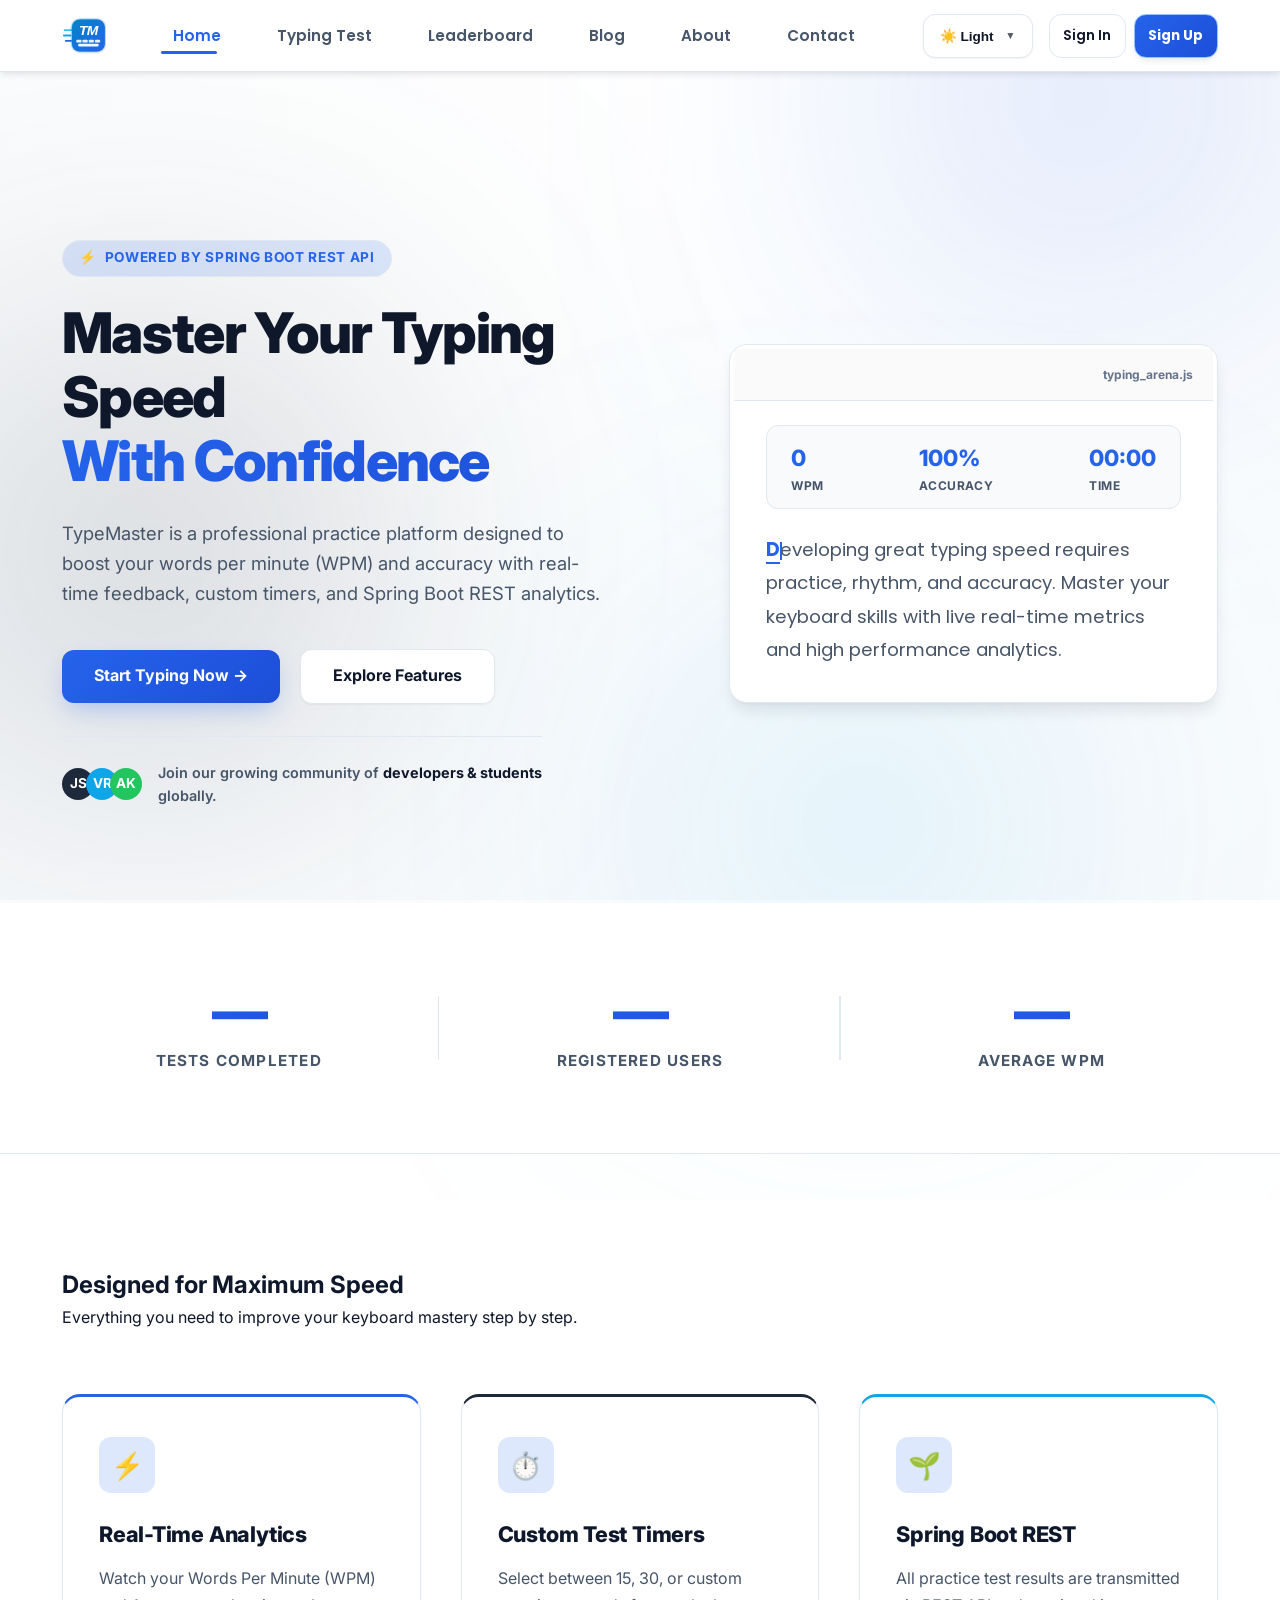
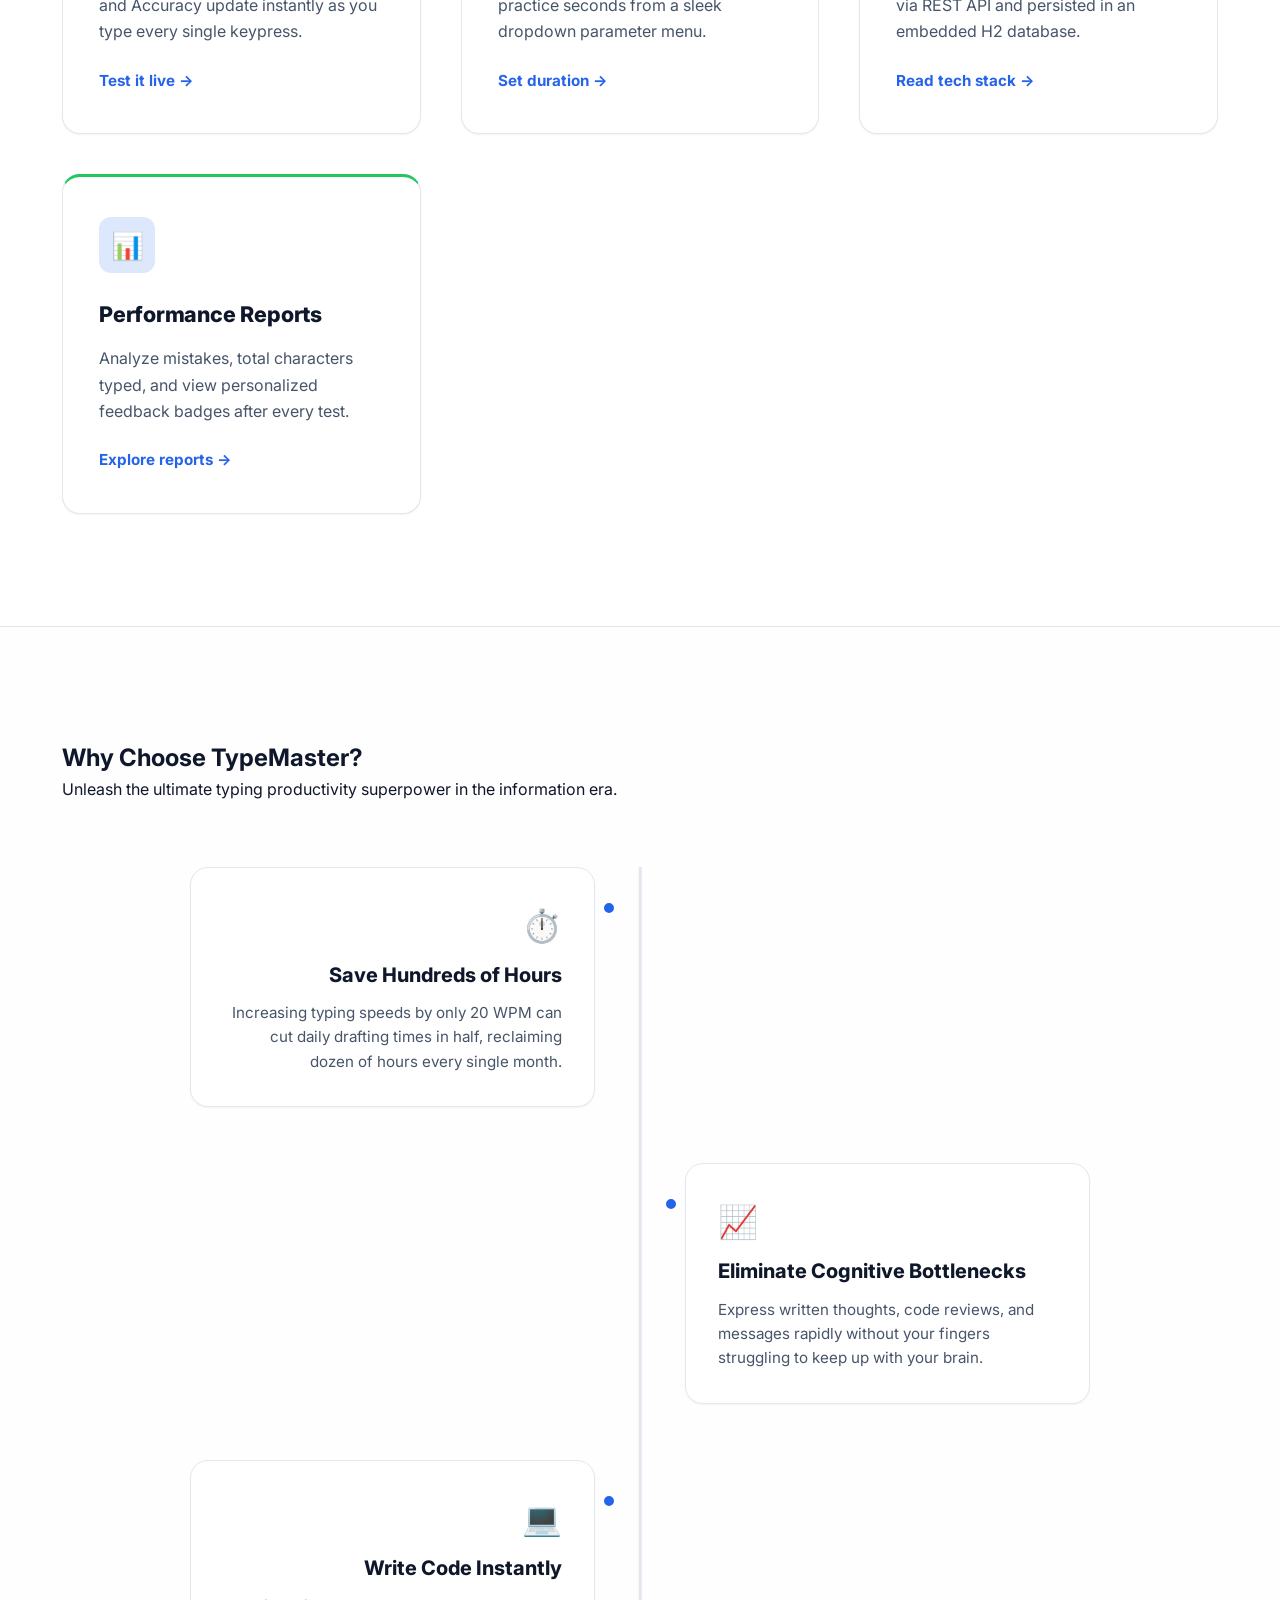
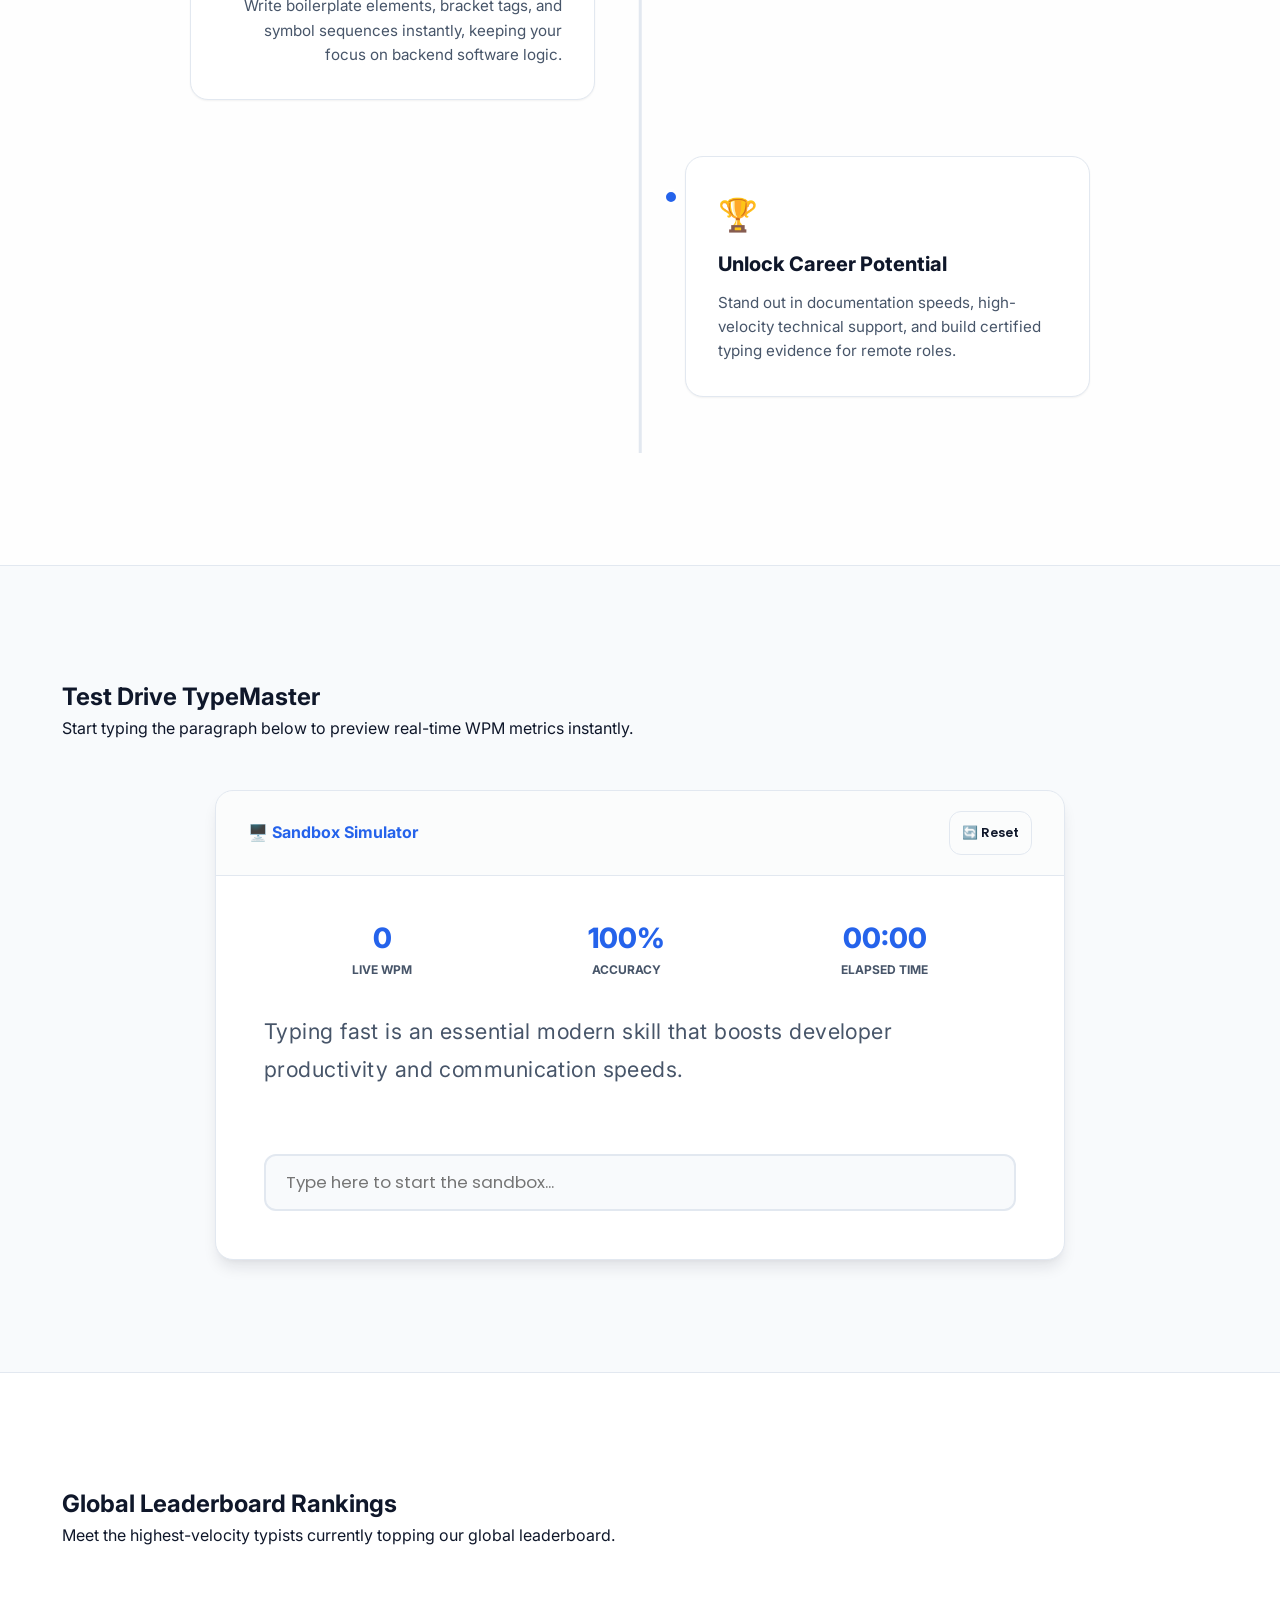
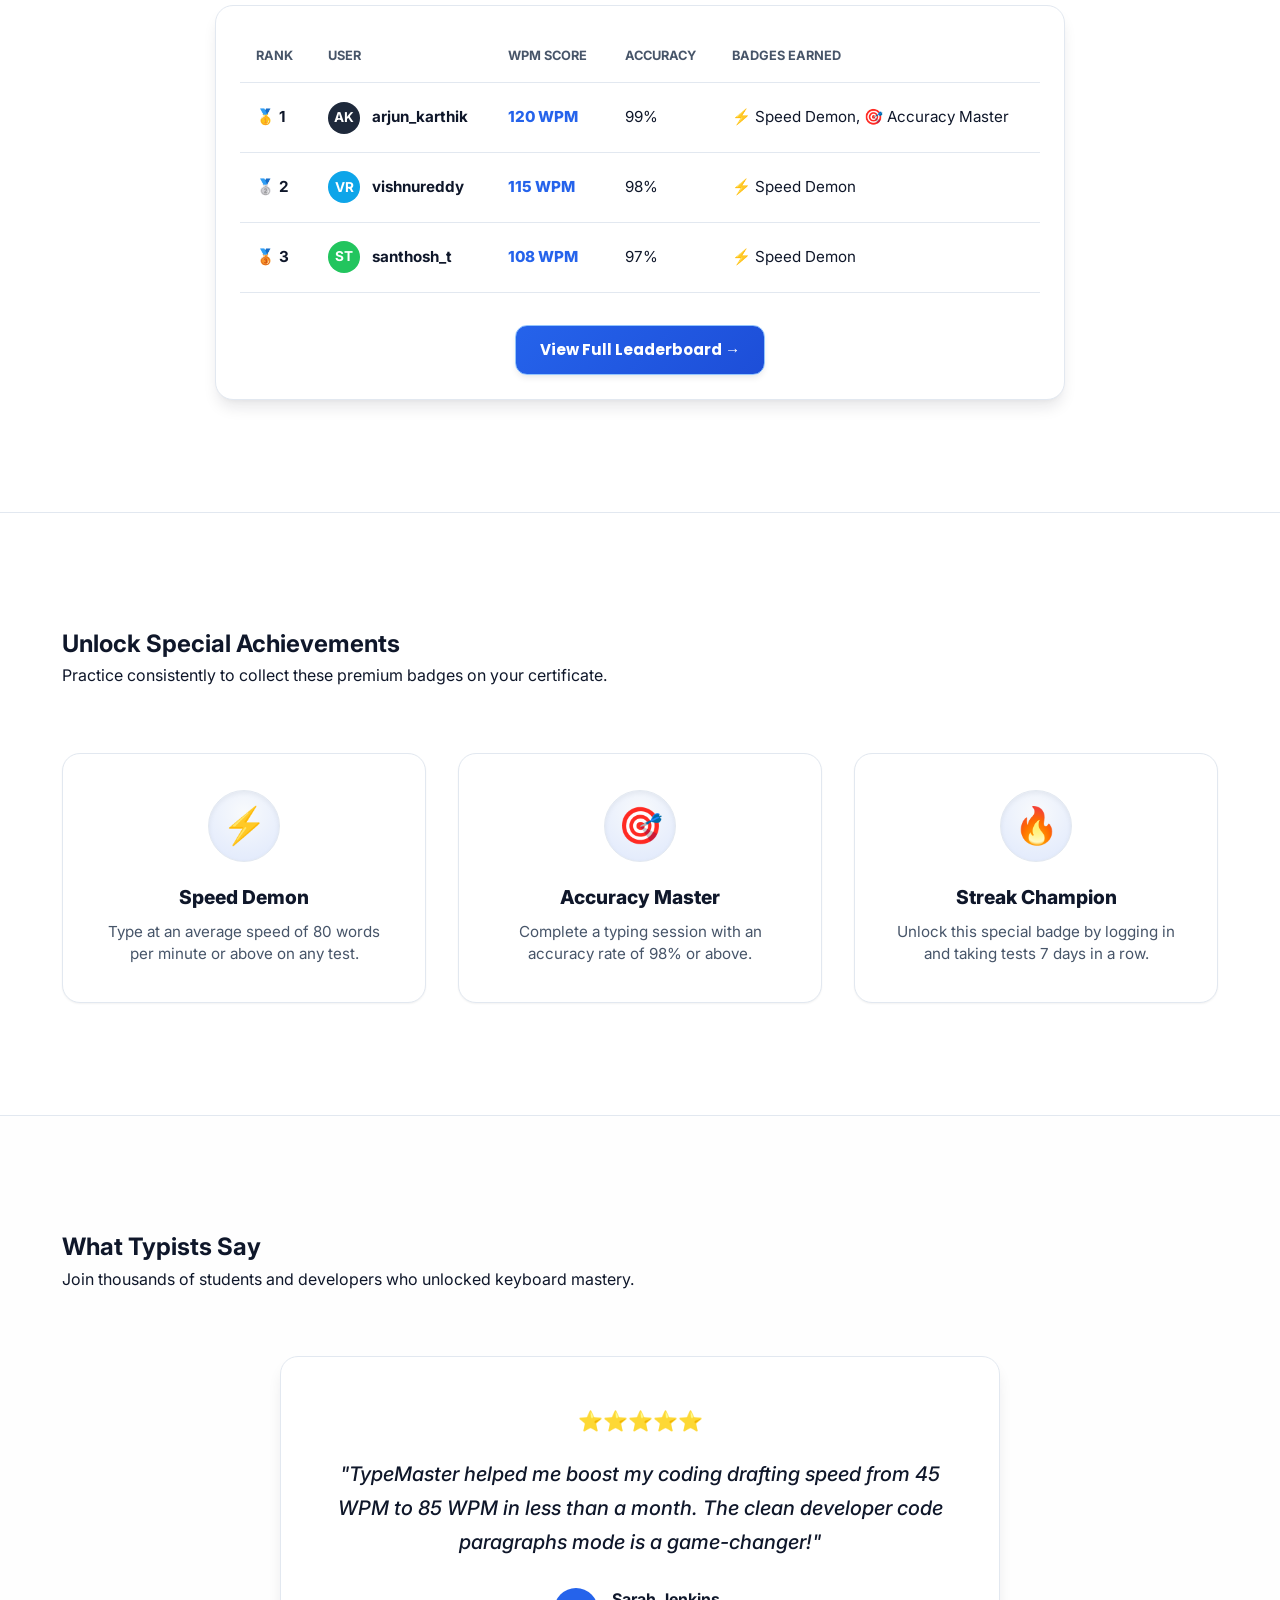
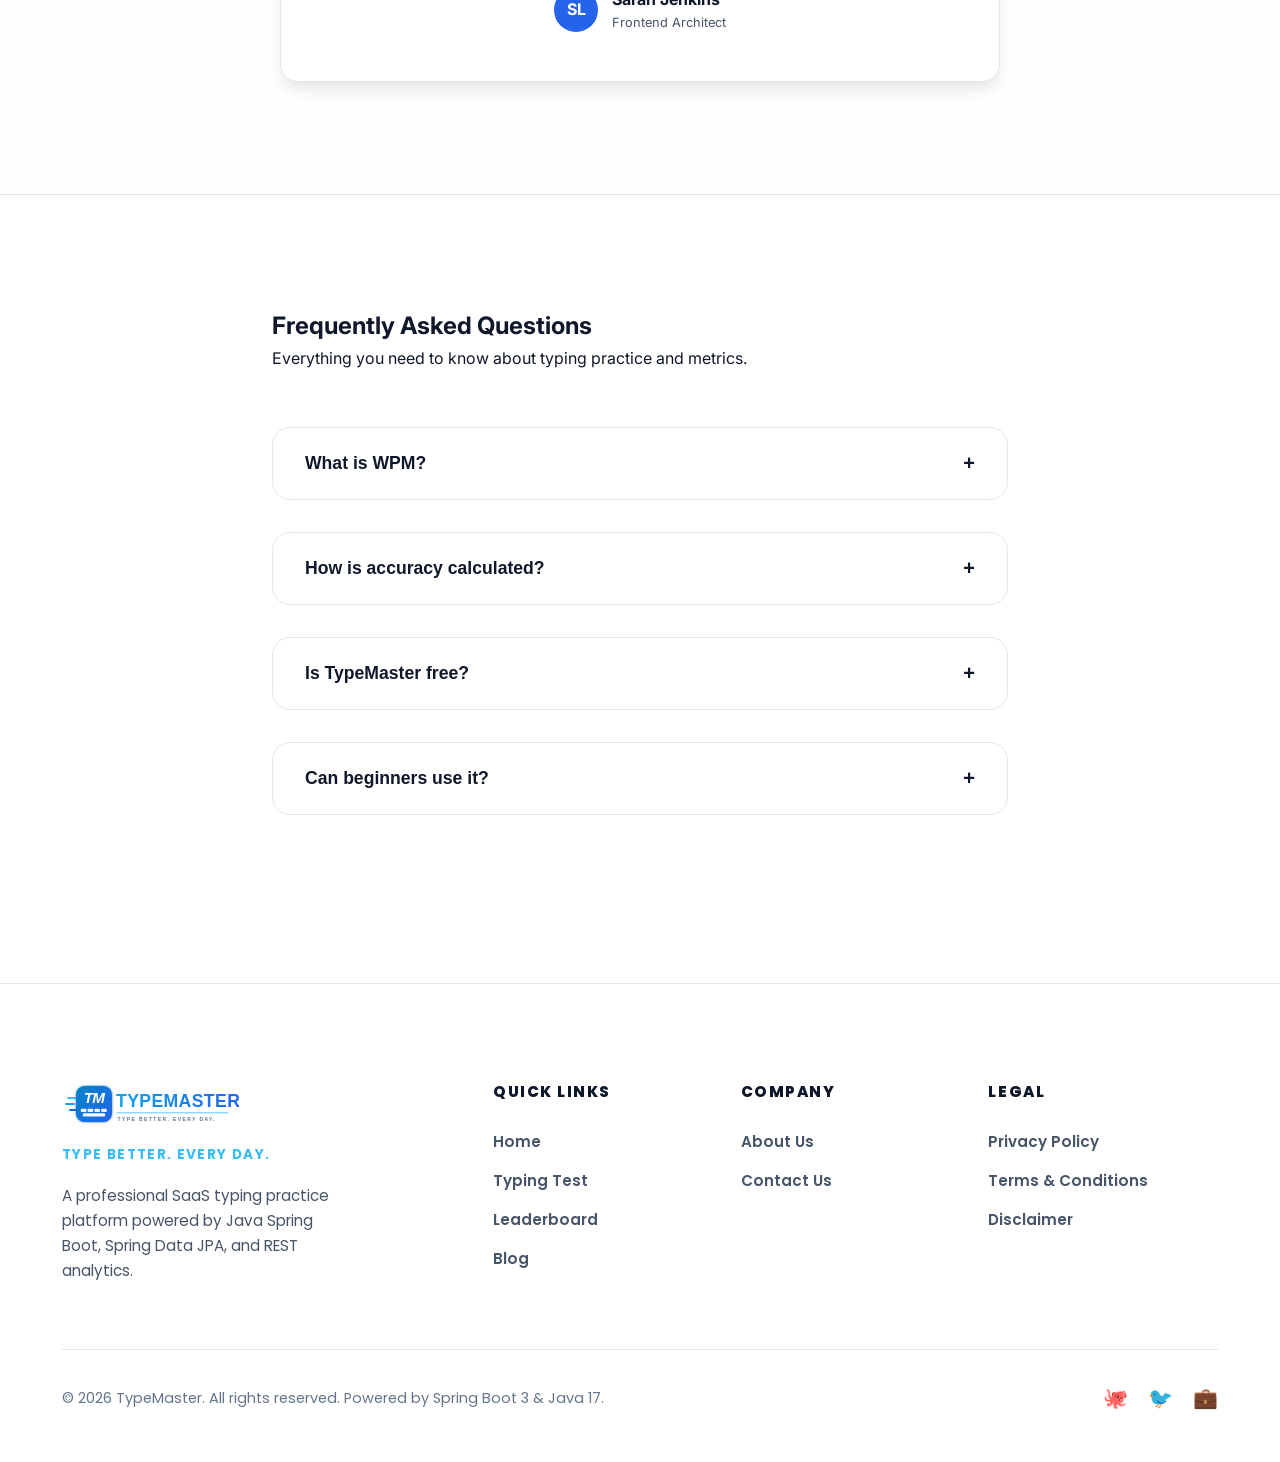
==== commit c19b15bd: "Implement enterprise Sandbox Simulator engine for Hero mockup" ====
--- a/src/main/resources/static/index.html
+++ b/src/main/resources/static/index.html
@@ -176,41 +176,42 @@
                 </div>
 
                 <!-- Hero Interactive Mockup Preview -->
-                <div class="hero-mockup">
+                <div class="hero-mockup" id="sandbox-simulator-arena" tabindex="0">
+                    <input type="text" id="sandbox-hidden-input" class="hidden-input" autocomplete="off" aria-label="Type here to test sandbox simulator" style="position: absolute; top: 0; left: 0; width: 100%; height: 100%; opacity: 0; cursor: text; z-index: 15;">
                     <div class="mockup-header">
                         <div class="mockup-dots">
-                            <span class="mockup-dot dot-red"></span>
-                            <span class="mockup-dot dot-yellow"></span>
-                            <span class="mockup-dot dot-green"></span>
+                            <span class="mockup-dot dot-red" id="sandbox-reset-btn" title="Reset Sandbox Test" style="cursor: pointer;"></span>
+                            <span class="mockup-dot dot-yellow" title="Pause / Resume" id="sandbox-pause-btn" style="cursor: pointer;"></span>
+                            <span class="mockup-dot dot-green" title="Arena Active"></span>
                         </div>
                         <div style="font-size: 0.75rem; color: var(--text-light); font-weight: 700;">typing_arena.js</div>
                     </div>
                     <div class="mockup-body">
                         <div class="mockup-stats">
                             <div class="mockup-stat-item">
-                                <div class="mockup-stat-val">82</div>
+                                <div class="mockup-stat-val" id="sandbox-wpm">0</div>
                                 <div class="mockup-stat-label">WPM</div>
                             </div>
                             <div class="mockup-stat-item">
-                                <div class="mockup-stat-val">99%</div>
+                                <div class="mockup-stat-val" id="sandbox-accuracy">100%</div>
                                 <div class="mockup-stat-label">Accuracy</div>
                             </div>
                             <div class="mockup-stat-item">
-                                <div class="mockup-stat-val">00:15</div>
+                                <div class="mockup-stat-val" id="sandbox-timer">00:00</div>
                                 <div class="mockup-stat-label">Time</div>
                             </div>
                         </div>
-                        <div class="mockup-text">
-                            <span class="correct">Developing</span> <span class="correct">great</span> <span class="correct">typing</span> <span class="correct">speed</span> <span class="active">requires</span> practice, rhythm, and accuracy...
+                        <div class="mockup-text" id="sandbox-mockup-text">
+                            <span class="active">D</span>eveloping great typing speed requires practice, rhythm, and accuracy. Master your keyboard skills with live real-time metrics.
                         </div>
                     </div>
                     
                     <!-- Floating Badge Card Overlay -->
-                    <div class="mockup-floating-badge">
+                    <div class="mockup-floating-badge" id="sandbox-floating-badge" style="display: none;">
                         <div style="font-size: 1.5rem;">🏆</div>
                         <div>
-                            <div style="font-weight: 800; font-size: 0.85rem; color: var(--text-primary);">Speed Demon Unlocked</div>
-                            <div style="font-size: 0.75rem; color: var(--text-secondary);">Peak score exceeded 80 WPM</div>
+                            <div style="font-weight: 800; font-size: 0.85rem; color: var(--text-primary);" id="sandbox-badge-title">Speed Demon Unlocked</div>
+                            <div style="font-size: 0.75rem; color: var(--text-secondary);" id="sandbox-badge-subtitle">Peak score exceeded 80 WPM</div>
                         </div>
                     </div>
                 </div>
--- a/src/main/resources/static/assets/css/home.min.css
+++ b/src/main/resources/static/assets/css/home.min.css
@@ -1 +1 @@
-.landing-page-body{font-family:'Plus Jakarta Sans',Inter,var(--font-sans),sans-serif!important;background-color:var(--background-color);color:var(--text-primary);overflow-x:hidden;position:relative}.bg-blobs-container{position:absolute;top:0;left:0;width:100%;height:1200px;overflow:hidden;z-index:-1;pointer-events:none}.bg-blob{position:absolute;border-radius:50%;filter:blur(140px);opacity:.35;mix-blend-mode:multiply;animation:float-blob 22s infinite alternate ease-in-out}.bg-blob-1{width:500px;height:500px;background:radial-gradient(circle,var(--primary-color) 0,rgba(37,99,235,0) 70%);top:-150px;right:-50px}.bg-blob-2{width:600px;height:600px;background:radial-gradient(circle,var(--secondary-color) 0,rgba(124,58,237,0) 70%);top:250px;left:-150px;animation-duration:28s;animation-delay:-5s}.bg-blob-3{width:450px;height:450px;background:radial-gradient(circle,var(--accent-color) 0,rgba(6,182,212,0) 70%);top:600px;right:15%;animation-duration:25s;animation-delay:-2s}@keyframes float-blob{0%{transform:translate(0,0) scale(1)}33%{transform:translate(50px,-70px) scale(1.1)}66%{transform:translate(-40px,40px) scale(.9)}100%{transform:translate(0,0) scale(1)}}header.navbar{position:sticky;top:0;z-index:1000;background:rgba(255,255,255,.7);backdrop-filter:blur(20px);-webkit-backdrop-filter:blur(20px);border-bottom:1px solid rgba(229,231,235,.4);box-shadow:0 4px 30px rgba(0,0,0,.03);transition:all .3s ease;height:72px;display:flex;align-items:center}[data-theme=dark] header.navbar{background:rgba(8,8,8,.7);border-bottom:1px solid rgba(255,255,255,.08)}.navbar .container{display:flex;justify-content:space-between;align-items:center;width:100%}.nav-links a{position:relative;font-weight:600;font-size:.95rem;color:var(--text-secondary);padding:.5rem .75rem;transition:color var(--transition-fast)}.nav-links a:hover{color:var(--primary-color)}.nav-links a::after{content:'';position:absolute;bottom:-2px;left:8px;width:0;height:2px;background-color:var(--primary-color);transition:width .3s ease}.nav-links a.active::after,.nav-links a:hover::after{width:calc(100% - 16px)}.nav-links a.active{color:var(--primary-color)}.hero{padding:8rem 0 6rem;background:0 0!important;position:relative}.hero-grid{display:grid;grid-template-columns:1.2fr 1fr;gap:5rem;align-items:center}.hero-badge{display:inline-flex;align-items:center;gap:.5rem;padding:.4rem 1rem;border-radius:var(--radius-full);font-size:.85rem;font-weight:700;text-transform:uppercase;letter-spacing:.05em;background:var(--active-char-bg,rgba(37,99,235,.08));color:var(--primary-color);border:1px solid var(--border-color);margin-bottom:1.5rem}.hero-title{font-size:3.5rem;font-weight:850;line-height:1.15;letter-spacing:-.03em;margin-bottom:1.5rem;color:var(--text-primary)}.hero-title span{background:var(--primary-gradient);-webkit-background-clip:text;-webkit-text-fill-color:transparent;display:block}.hero-description{font-size:1.15rem;line-height:1.65;color:var(--text-secondary);margin-bottom:2.5rem;max-width:540px}.hero-actions{display:flex;align-items:center;gap:1.25rem;margin-bottom:2rem}.btn-hero-primary{display:inline-flex;align-items:center;gap:.5rem;background:var(--primary-gradient);color:var(--primary-btn-text,#fff);font-weight:700;padding:.85rem 2rem;border-radius:var(--radius-md);box-shadow:0 10px 25px -5px rgba(37,99,235,.3);transition:all .3s cubic-bezier(.16, 1, .3, 1);border:none;cursor:pointer;text-decoration:none}.btn-hero-primary:hover{transform:translateY(-2px) scale(1.02);box-shadow:0 15px 30px -5px rgba(37,99,235,.45)}.btn-hero-secondary{display:inline-flex;align-items:center;gap:.5rem;background:var(--card-bg);color:var(--text-primary);border:1.5px solid var(--border-color);font-weight:700;padding:.85rem 2rem;border-radius:var(--radius-md);box-shadow:var(--shadow-sm);transition:all .3s cubic-bezier(.16, 1, .3, 1);backdrop-filter:blur(12px);cursor:pointer;text-decoration:none}.btn-hero-secondary:hover{border-color:var(--primary-color);transform:translateY(-2px);box-shadow:var(--shadow-md)}.hero-social-proof{display:flex;align-items:center;gap:1rem;border-top:1px solid var(--border-color);padding-top:1.5rem;max-width:480px}.hero-avatar-stack{display:flex;align-items:center}.hero-avatar-stack img{width:38px;height:38px;border-radius:50%;border:2.5px solid var(--card-bg);margin-right:-10px}.hero-proof-text{font-size:.9rem;font-weight:600;color:var(--text-secondary)}.hero-proof-text strong{color:var(--text-primary)}.hero-mockup{position:relative;background:var(--card-bg);border-radius:var(--radius-lg);border:1.5px solid var(--border-color);box-shadow:var(--shadow-lg);backdrop-filter:blur(16px);-webkit-backdrop-filter:blur(16px);padding:.25rem;transition:transform .5s ease;z-index:10}.hero-mockup:hover{transform:translateY(-4px) rotate(.5deg)}.mockup-header{padding:1rem 1.25rem;display:flex;align-items:center;justify-content:space-between;border-bottom:1px solid var(--border-color);background:rgba(229,231,235,.2)}[data-theme=dark] .mockup-header{background:rgba(255,255,255,.02)}.mockup-dots{display:flex;gap:.45rem}.mockup-body{padding:1.5rem 2rem 2rem}.mockup-stats{display:flex;justify-content:space-between;background:var(--background-color);border:1.5px solid var(--border-color);border-radius:var(--radius-md);padding:.85rem 1.5rem;margin-bottom:1.5rem}.mockup-stat-val{font-size:1.4rem;font-weight:800;color:var(--primary-color)}.mockup-stat-label{font-size:.75rem;text-transform:uppercase;font-weight:700;color:var(--text-secondary);letter-spacing:.05em}.mockup-text{font-size:1.15rem;line-height:1.8;color:var(--text-secondary);font-family:var(--font-sans)}.mockup-text .correct{color:var(--success-color);font-weight:600}.mockup-text .active{color:var(--primary-color);border-bottom:2.5px solid var(--primary-color);font-weight:700;position:relative}.mockup-text .active::after{content:'';position:absolute;right:-2px;bottom:2px;width:2px;height:1.15rem;background-color:var(--primary-color);animation:cursor-blink 1s infinite}@keyframes cursor-blink{50%{opacity:0}}.mockup-floating-badge{position:absolute;bottom:-20px;right:-30px;background:var(--card-bg);border:1.5px solid var(--border-color);border-radius:var(--radius-md);padding:.75rem 1.25rem;box-shadow:var(--shadow-md);display:flex;align-items:center;gap:.75rem;animation:bounce-floating 6s infinite alternate ease-in-out;z-index:20}@keyframes bounce-floating{0%{transform:translateY(0)}100%{transform:translateY(-12px)}}.stats-counter{background:var(--card-bg)!important;border-bottom:1.5px solid var(--border-color);padding:5rem 0}.stats-grid{display:grid;grid-template-columns:repeat(auto-fit,minmax(220px,1fr));gap:3rem}.stat-counter-card{text-align:center;position:relative}.stat-counter-card:not(:last-child)::after{content:'';position:absolute;right:-1.5rem;top:15%;height:70%;width:1.5px;background-color:var(--border-color)}@media (max-width:768px){.stat-counter-card:not(:last-child)::after{display:none}}.stat-counter-num{font-size:3.5rem;font-weight:850;line-height:1;background:var(--primary-gradient);-webkit-background-clip:text;-webkit-text-fill-color:transparent;margin-bottom:.65rem;letter-spacing:-.04em}.stat-counter-label{font-size:.95rem;font-weight:700;color:var(--text-secondary);text-transform:uppercase;letter-spacing:.08em}.features{padding:7rem 0}.features-grid{display:grid;grid-template-columns:repeat(auto-fit,minmax(300px,1fr));gap:2.5rem;margin-top:4rem}.feature-card{background:var(--card-bg);border:1px solid var(--border-color);border-top:3.5px solid var(--primary-color);border-radius:var(--radius-lg);padding:2.5rem 2.25rem;box-shadow:var(--shadow-sm);transition:all .3s cubic-bezier(.16, 1, .3, 1);display:flex;flex-direction:column;height:100%}.feature-card:nth-child(2){border-top-color:var(--secondary-color)}.feature-card:nth-child(3){border-top-color:var(--accent-color)}.feature-card:nth-child(4){border-top-color:var(--success-color)}.feature-card:hover{transform:translateY(-8px);box-shadow:var(--shadow-lg);border-color:var(--border-focus)}.feature-icon{width:56px;height:56px;border-radius:var(--radius-md);background:var(--active-char-bg,rgba(37,99,235,.08));color:var(--primary-color);display:flex;align-items:center;justify-content:center;font-size:1.65rem;margin-bottom:1.5rem;transition:transform .3s ease}.feature-card:hover .feature-icon{transform:rotate(6deg) scale(1.08)}.feature-title{font-size:1.35rem;font-weight:800;color:var(--text-primary);margin-bottom:.85rem;letter-spacing:-.01em}.feature-text{font-size:1rem;line-height:1.65;color:var(--text-secondary);flex-grow:1;margin-bottom:1.5rem}.feature-link{font-weight:700;font-size:.95rem;color:var(--primary-color);text-decoration:none;display:inline-flex;align-items:center;gap:.35rem;transition:transform .2s ease}.feature-card:hover .feature-link{transform:translateX(4px)}.timeline-section{padding:7rem 0;border-top:1px solid var(--border-color);background:rgba(229,231,235,.05)}[data-theme=dark] .timeline-section{background:rgba(0,0,0,.15)}.timeline-container{max-width:900px;margin:4rem auto 0;position:relative}.timeline-container::before{content:'';position:absolute;left:50%;transform:translateX(-50%);top:0;height:100%;width:2.5px;background-color:var(--border-color)}.timeline-card{width:45%;margin-bottom:3.5rem;position:relative;background:var(--card-bg);border:1.5px solid var(--border-color);border-radius:var(--radius-lg);padding:2rem;box-shadow:var(--shadow-sm);transition:transform .3s ease,box-shadow .3s ease}.timeline-card:hover{transform:translateY(-4px);box-shadow:var(--shadow-md)}.timeline-card::after{content:'';position:absolute;width:16px;height:16px;border-radius:50%;background:var(--primary-color);border:3.5px solid var(--card-bg);top:2rem}.timeline-card-left{float:left;clear:both;text-align:right}.timeline-card-left::after{right:-5.75%}.timeline-card-right{float:right;clear:both;text-align:left}.timeline-card-right::after{left:-5.75%}.timeline-card-title{font-size:1.25rem;font-weight:750;color:var(--text-primary);margin-bottom:.65rem}@media (max-width:768px){.timeline-container::before{left:20px}.timeline-card{width:85%;float:right;clear:both;text-align:left}.timeline-card-left::after,.timeline-card-right::after{left:-28px}}.demo-section{padding:7rem 0;border-top:1px solid var(--border-color);background-color:var(--background-color)}.demo-arena{max-width:850px;margin:3rem auto 0;background:var(--card-bg);border:1.5px solid var(--border-color);border-radius:var(--radius-lg);box-shadow:var(--shadow-lg);overflow:hidden}.demo-arena-header{padding:1.25rem 2rem;background:rgba(229,231,235,.15);border-bottom:1px solid var(--border-color);display:flex;justify-content:space-between;align-items:center}.demo-arena-body{padding:2.5rem 3rem 3rem;text-align:center}.demo-stats-grid{display:flex;justify-content:space-around;margin-bottom:2rem}.demo-text-display{font-size:1.35rem;line-height:1.8;color:var(--text-secondary);margin-bottom:2rem;min-height:110px;text-align:left;letter-spacing:.02em;user-select:none}.demo-input-field{width:100%;border:2px solid var(--border-color);border-radius:var(--radius-md);padding:.85rem 1.25rem;font-size:1.05rem;background:var(--background-color);color:var(--text-primary);outline:0;transition:border-color var(--transition-fast);font-family:var(--font-sans)}.demo-input-field:focus{border-color:var(--primary-color)}.leaderboard-preview-section{padding:7rem 0;border-top:1px solid var(--border-color);background:rgba(229,231,235,.03)}.preview-leaderboard-card{max-width:850px;margin:3.5rem auto 0;background:var(--card-bg);border:1.5px solid var(--border-color);border-radius:var(--radius-lg);box-shadow:var(--shadow-lg);padding:1.5rem}.preview-table{width:100%;border-collapse:collapse}.preview-table th{text-align:left;padding:1rem;font-size:.8rem;text-transform:uppercase;color:var(--text-secondary);font-weight:700;border-bottom:1.5px solid var(--border-color)}.preview-table td{padding:1.15rem 1rem;border-bottom:1px solid var(--border-color);font-size:.95rem}.preview-user-info{display:flex;align-items:center;gap:.75rem}.preview-avatar{width:32px;height:32px;border-radius:50%;background:var(--primary-color);color:#fff;display:flex;align-items:center;justify-content:center;font-weight:700;font-size:.85rem}.badges-section{padding:7rem 0;border-top:1px solid var(--border-color)}.badges-grid{display:grid;grid-template-columns:repeat(auto-fit,minmax(260px,1fr));gap:2rem;margin-top:4rem}.badge-card{background:var(--card-bg);border:1.5px solid var(--border-color);border-radius:var(--radius-lg);padding:2.25rem 2rem;text-align:center;transition:transform .3s ease,box-shadow .3s ease;box-shadow:var(--shadow-sm)}.badge-card:hover{transform:translateY(-5px);box-shadow:var(--shadow-md);border-color:var(--primary-color)}.badge-art-frame{width:72px;height:72px;border-radius:50%;background:radial-gradient(circle at 50% 30%,var(--background-color) 0,var(--active-char-bg,rgba(37,99,235,.08)) 100%);display:flex;align-items:center;justify-content:center;font-size:2.25rem;margin:0 auto 1.25rem;border:1px solid var(--border-color);box-shadow:inset 0 2px 5px rgba(0,0,0,.05)}.badge-card-title{font-size:1.2rem;font-weight:800;color:var(--text-primary);margin-bottom:.5rem}.badge-card-desc{font-size:.95rem;color:var(--text-secondary);line-height:1.5}.testimonials-section{padding:7rem 0;border-top:1px solid var(--border-color);background:rgba(229,231,235,.05)}.testimonial-carousel{max-width:720px;margin:4rem auto 0;position:relative}.testimonial-glass-card{background:var(--card-bg);border:1.5px solid var(--border-color);border-radius:var(--radius-lg);padding:3rem 2.5rem;box-shadow:var(--shadow-lg);text-align:center;backdrop-filter:blur(12px);min-height:280px;display:flex;flex-direction:column;justify-content:center}.testimonial-stars{color:#fbbf24;font-size:1.25rem;margin-bottom:1.25rem}.testimonial-quote{font-size:1.25rem;font-weight:500;line-height:1.7;color:var(--text-primary);margin-bottom:1.75rem;font-style:italic}.testimonial-user{display:flex;align-items:center;justify-content:center;gap:.85rem}.testimonial-user-photo{width:44px;height:44px;border-radius:50%;object-fit:cover;background:var(--primary-color);color:#fff;display:flex;align-items:center;justify-content:center;font-weight:700}.testimonial-user-name{font-weight:700;color:var(--text-primary);font-size:1rem}.testimonial-user-role{font-size:.8rem;color:var(--text-secondary)}.faq-section{padding:7rem 0;border-top:1px solid var(--border-color)}.faq-accordion{margin-top:3.5rem}.faq-item{border:1.5px solid var(--border-color)!important;border-radius:var(--radius-lg)!important;margin-bottom:1rem;background:var(--card-bg)!important;transition:all .3s ease}.faq-item:hover{border-color:var(--primary-color)!important}.faq-trigger{font-size:1.1rem!important;font-weight:750!important;padding:1.5rem 2rem!important}.faq-content p{padding:0 2rem 1.5rem!important;font-size:1rem!important;color:var(--text-secondary);line-height:1.7}.footer{padding:6rem 0 3rem;background:var(--card-bg);border-top:1.5px solid var(--border-color)}.footer-grid{display:grid;grid-template-columns:2fr 1fr 1fr 1.25fr;gap:4rem}.footer-brand p{font-size:.95rem;line-height:1.65;color:var(--text-secondary);margin-top:1rem;max-width:280px}.footer-column h4{font-size:.95rem;font-weight:800;color:var(--text-primary);text-transform:uppercase;letter-spacing:.1em;margin-bottom:1.5rem}.footer-links{list-style:none;padding:0;margin:0}.footer-links li{margin-bottom:.85rem}.footer-links a{color:var(--text-secondary);text-decoration:none;font-weight:600;font-size:.95rem;transition:color var(--transition-fast)}.footer-links a:hover{color:var(--primary-color)}.footer-newsletter p{font-size:.9rem;color:var(--text-secondary);margin-bottom:1rem;line-height:1.5}.newsletter-form{display:flex;gap:.5rem}.newsletter-input{flex-grow:1;border:1.5px solid var(--border-color);border-radius:var(--radius-md);padding:.6rem .85rem;font-size:.9rem;outline:0;background:var(--background-color);color:var(--text-primary);transition:border-color var(--transition-fast)}.newsletter-input:focus{border-color:var(--primary-color)}.newsletter-btn{background:var(--primary-gradient);color:var(--primary-btn-text,#fff);border:none;padding:.6rem 1.15rem;border-radius:var(--radius-md);font-weight:700;cursor:pointer;transition:transform var(--transition-fast)}.newsletter-btn:hover{transform:scale(1.03)}.footer-bottom{border-top:1px solid var(--border-color);padding-top:2rem;margin-top:4rem;display:flex;justify-content:space-between;align-items:center;flex-wrap:wrap;gap:1.5rem}.footer-bottom p{font-size:.9rem;color:var(--text-light)}.footer-socials{display:flex;gap:1.25rem}.footer-socials a{font-size:1.25rem;color:var(--text-light);transition:color var(--transition-fast),transform var(--transition-fast);text-decoration:none}.footer-socials a:hover{color:var(--primary-color);transform:translateY(-2px)}@media (max-width:992px){.hero-grid{grid-template-columns:1fr;gap:4rem;text-align:center}.hero-actions,.hero-badge,.hero-description,.hero-social-proof{margin-left:auto;margin-right:auto;justify-content:center}.footer-grid{grid-template-columns:1.5fr 1fr 1fr;gap:3rem}.footer-newsletter{grid-column:span 3}}@media (max-width:768px){.hero-title{font-size:2.85rem}.footer-grid{grid-template-columns:1fr 1fr;gap:2.5rem}.footer-brand{grid-column:span 2}.footer-newsletter{grid-column:span 2}}@media (max-width:576px){.hero-title{font-size:2.25rem}.hero-actions{flex-direction:column;width:100%}.hero-actions a{width:100%;justify-content:center}.footer-grid{grid-template-columns:1fr}.footer-brand,.footer-column,.footer-newsletter{grid-column:span 1}}+.landing-page-body{font-family:'Plus Jakarta Sans',Inter,var(--font-sans),sans-serif!important;background-color:var(--background-color);color:var(--text-primary);overflow-x:hidden;position:relative}.bg-blobs-container{position:absolute;top:0;left:0;width:100%;height:1200px;overflow:hidden;z-index:-1;pointer-events:none}.bg-blob{position:absolute;border-radius:50%;filter:blur(140px);opacity:.35;mix-blend-mode:multiply;animation:float-blob 22s infinite alternate ease-in-out}.bg-blob-1{width:500px;height:500px;background:radial-gradient(circle,var(--primary-color) 0,rgba(37,99,235,0) 70%);top:-150px;right:-50px}.bg-blob-2{width:600px;height:600px;background:radial-gradient(circle,var(--secondary-color) 0,rgba(124,58,237,0) 70%);top:250px;left:-150px;animation-duration:28s;animation-delay:-5s}.bg-blob-3{width:450px;height:450px;background:radial-gradient(circle,var(--accent-color) 0,rgba(6,182,212,0) 70%);top:600px;right:15%;animation-duration:25s;animation-delay:-2s}@keyframes float-blob{0%{transform:translate(0,0) scale(1)}33%{transform:translate(50px,-70px) scale(1.1)}66%{transform:translate(-40px,40px) scale(.9)}100%{transform:translate(0,0) scale(1)}}header.navbar{position:sticky;top:0;z-index:1000;background:rgba(255,255,255,.7);backdrop-filter:blur(20px);-webkit-backdrop-filter:blur(20px);border-bottom:1px solid rgba(229,231,235,.4);box-shadow:0 4px 30px rgba(0,0,0,.03);transition:all .3s ease;height:72px;display:flex;align-items:center}[data-theme=dark] header.navbar{background:rgba(8,8,8,.7);border-bottom:1px solid rgba(255,255,255,.08)}.navbar .container{display:flex;justify-content:space-between;align-items:center;width:100%}.nav-links a{position:relative;font-weight:600;font-size:.95rem;color:var(--text-secondary);padding:.5rem .75rem;transition:color var(--transition-fast)}.nav-links a:hover{color:var(--primary-color)}.nav-links a::after{content:'';position:absolute;bottom:-2px;left:8px;width:0;height:2px;background-color:var(--primary-color);transition:width .3s ease}.nav-links a.active::after,.nav-links a:hover::after{width:calc(100% - 16px)}.nav-links a.active{color:var(--primary-color)}.hero{padding:8rem 0 6rem;background:0 0!important;position:relative}.hero-grid{display:grid;grid-template-columns:1.2fr 1fr;gap:5rem;align-items:center}.hero-badge{display:inline-flex;align-items:center;gap:.5rem;padding:.4rem 1rem;border-radius:var(--radius-full);font-size:.85rem;font-weight:700;text-transform:uppercase;letter-spacing:.05em;background:var(--active-char-bg,rgba(37,99,235,.08));color:var(--primary-color);border:1px solid var(--border-color);margin-bottom:1.5rem}.hero-title{font-size:3.5rem;font-weight:850;line-height:1.15;letter-spacing:-.03em;margin-bottom:1.5rem;color:var(--text-primary)}.hero-title span{background:var(--primary-gradient);-webkit-background-clip:text;-webkit-text-fill-color:transparent;display:block}.hero-description{font-size:1.15rem;line-height:1.65;color:var(--text-secondary);margin-bottom:2.5rem;max-width:540px}.hero-actions{display:flex;align-items:center;gap:1.25rem;margin-bottom:2rem}.btn-hero-primary{display:inline-flex;align-items:center;gap:.5rem;background:var(--primary-gradient);color:var(--primary-btn-text,#fff);font-weight:700;padding:.85rem 2rem;border-radius:var(--radius-md);box-shadow:0 10px 25px -5px rgba(37,99,235,.3);transition:all .3s cubic-bezier(.16, 1, .3, 1);border:none;cursor:pointer;text-decoration:none}.btn-hero-primary:hover{transform:translateY(-2px) scale(1.02);box-shadow:0 15px 30px -5px rgba(37,99,235,.45)}.btn-hero-secondary{display:inline-flex;align-items:center;gap:.5rem;background:var(--card-bg);color:var(--text-primary);border:1.5px solid var(--border-color);font-weight:700;padding:.85rem 2rem;border-radius:var(--radius-md);box-shadow:var(--shadow-sm);transition:all .3s cubic-bezier(.16, 1, .3, 1);backdrop-filter:blur(12px);cursor:pointer;text-decoration:none}.btn-hero-secondary:hover{border-color:var(--primary-color);transform:translateY(-2px);box-shadow:var(--shadow-md)}.hero-social-proof{display:flex;align-items:center;gap:1rem;border-top:1px solid var(--border-color);padding-top:1.5rem;max-width:480px}.hero-avatar-stack{display:flex;align-items:center}.hero-avatar-stack img{width:38px;height:38px;border-radius:50%;border:2.5px solid var(--card-bg);margin-right:-10px}.hero-proof-text{font-size:.9rem;font-weight:600;color:var(--text-secondary)}.hero-proof-text strong{color:var(--text-primary)}.hero-mockup{position:relative;background:var(--card-bg);border-radius:var(--radius-lg);border:1.5px solid var(--border-color);box-shadow:var(--shadow-lg);backdrop-filter:blur(16px);-webkit-backdrop-filter:blur(16px);padding:.25rem;transition:transform .5s ease;z-index:10}.hero-mockup:hover{transform:translateY(-4px) rotate(.5deg)}.mockup-header{padding:1rem 1.25rem;display:flex;align-items:center;justify-content:space-between;border-bottom:1px solid var(--border-color);background:rgba(229,231,235,.2)}[data-theme=dark] .mockup-header{background:rgba(255,255,255,.02)}.mockup-dots{display:flex;gap:.45rem}.mockup-body{padding:1.5rem 2rem 2rem}.mockup-stats{display:flex;justify-content:space-between;background:var(--background-color);border:1.5px solid var(--border-color);border-radius:var(--radius-md);padding:.85rem 1.5rem;margin-bottom:1.5rem}.mockup-stat-val{font-size:1.4rem;font-weight:800;color:var(--primary-color)}.mockup-stat-label{font-size:.75rem;text-transform:uppercase;font-weight:700;color:var(--text-secondary);letter-spacing:.05em}.mockup-text{font-size:1.15rem;line-height:1.8;color:var(--text-secondary);font-family:var(--font-sans)}.mockup-text .correct{color:var(--success-color);font-weight:600}.mockup-text .incorrect{color:var(--error-color,#ef4444);background-color:var(--error-bg,rgba(239,68,68,.15));border-radius:3px;font-weight:600;text-decoration:underline}.mockup-text .active{color:var(--primary-color);border-bottom:2.5px solid var(--primary-color);font-weight:700;position:relative}.mockup-text .active::after{content:'';position:absolute;right:-2px;bottom:2px;width:2px;height:1.15rem;background-color:var(--primary-color);animation:cursor-blink 1s infinite}@keyframes cursor-blink{50%{opacity:0}}.mockup-floating-badge{position:absolute;bottom:-20px;right:-30px;background:var(--card-bg);border:1.5px solid var(--border-color);border-radius:var(--radius-md);padding:.75rem 1.25rem;box-shadow:var(--shadow-md);display:flex;align-items:center;gap:.75rem;animation:bounce-floating 6s infinite alternate ease-in-out;z-index:20}@keyframes bounce-floating{0%{transform:translateY(0)}100%{transform:translateY(-12px)}}.stats-counter{background:var(--card-bg)!important;border-bottom:1.5px solid var(--border-color);padding:5rem 0}.stats-grid{display:grid;grid-template-columns:repeat(auto-fit,minmax(220px,1fr));gap:3rem}.stat-counter-card{text-align:center;position:relative}.stat-counter-card:not(:last-child)::after{content:'';position:absolute;right:-1.5rem;top:15%;height:70%;width:1.5px;background-color:var(--border-color)}@media (max-width:768px){.stat-counter-card:not(:last-child)::after{display:none}}.stat-counter-num{font-size:3.5rem;font-weight:850;line-height:1;background:var(--primary-gradient);-webkit-background-clip:text;-webkit-text-fill-color:transparent;margin-bottom:.65rem;letter-spacing:-.04em}.stat-counter-label{font-size:.95rem;font-weight:700;color:var(--text-secondary);text-transform:uppercase;letter-spacing:.08em}.features{padding:7rem 0}.features-grid{display:grid;grid-template-columns:repeat(auto-fit,minmax(300px,1fr));gap:2.5rem;margin-top:4rem}.feature-card{background:var(--card-bg);border:1px solid var(--border-color);border-top:3.5px solid var(--primary-color);border-radius:var(--radius-lg);padding:2.5rem 2.25rem;box-shadow:var(--shadow-sm);transition:all .3s cubic-bezier(.16, 1, .3, 1);display:flex;flex-direction:column;height:100%}.feature-card:nth-child(2){border-top-color:var(--secondary-color)}.feature-card:nth-child(3){border-top-color:var(--accent-color)}.feature-card:nth-child(4){border-top-color:var(--success-color)}.feature-card:hover{transform:translateY(-8px);box-shadow:var(--shadow-lg);border-color:var(--border-focus)}.feature-icon{width:56px;height:56px;border-radius:var(--radius-md);background:var(--active-char-bg,rgba(37,99,235,.08));color:var(--primary-color);display:flex;align-items:center;justify-content:center;font-size:1.65rem;margin-bottom:1.5rem;transition:transform .3s ease}.feature-card:hover .feature-icon{transform:rotate(6deg) scale(1.08)}.feature-title{font-size:1.35rem;font-weight:800;color:var(--text-primary);margin-bottom:.85rem;letter-spacing:-.01em}.feature-text{font-size:1rem;line-height:1.65;color:var(--text-secondary);flex-grow:1;margin-bottom:1.5rem}.feature-link{font-weight:700;font-size:.95rem;color:var(--primary-color);text-decoration:none;display:inline-flex;align-items:center;gap:.35rem;transition:transform .2s ease}.feature-card:hover .feature-link{transform:translateX(4px)}.timeline-section{padding:7rem 0;border-top:1px solid var(--border-color);background:rgba(229,231,235,.05)}[data-theme=dark] .timeline-section{background:rgba(0,0,0,.15)}.timeline-container{max-width:900px;margin:4rem auto 0;position:relative}.timeline-container::before{content:'';position:absolute;left:50%;transform:translateX(-50%);top:0;height:100%;width:2.5px;background-color:var(--border-color)}.timeline-card{width:45%;margin-bottom:3.5rem;position:relative;background:var(--card-bg);border:1.5px solid var(--border-color);border-radius:var(--radius-lg);padding:2rem;box-shadow:var(--shadow-sm);transition:transform .3s ease,box-shadow .3s ease}.timeline-card:hover{transform:translateY(-4px);box-shadow:var(--shadow-md)}.timeline-card::after{content:'';position:absolute;width:16px;height:16px;border-radius:50%;background:var(--primary-color);border:3.5px solid var(--card-bg);top:2rem}.timeline-card-left{float:left;clear:both;text-align:right}.timeline-card-left::after{right:-5.75%}.timeline-card-right{float:right;clear:both;text-align:left}.timeline-card-right::after{left:-5.75%}.timeline-card-title{font-size:1.25rem;font-weight:750;color:var(--text-primary);margin-bottom:.65rem}@media (max-width:768px){.timeline-container::before{left:20px}.timeline-card{width:85%;float:right;clear:both;text-align:left}.timeline-card-left::after,.timeline-card-right::after{left:-28px}}.demo-section{padding:7rem 0;border-top:1px solid var(--border-color);background-color:var(--background-color)}.demo-arena{max-width:850px;margin:3rem auto 0;background:var(--card-bg);border:1.5px solid var(--border-color);border-radius:var(--radius-lg);box-shadow:var(--shadow-lg);overflow:hidden}.demo-arena-header{padding:1.25rem 2rem;background:rgba(229,231,235,.15);border-bottom:1px solid var(--border-color);display:flex;justify-content:space-between;align-items:center}.demo-arena-body{padding:2.5rem 3rem 3rem;text-align:center}.demo-stats-grid{display:flex;justify-content:space-around;margin-bottom:2rem}.demo-text-display{font-size:1.35rem;line-height:1.8;color:var(--text-secondary);margin-bottom:2rem;min-height:110px;text-align:left;letter-spacing:.02em;user-select:none}.demo-input-field{width:100%;border:2px solid var(--border-color);border-radius:var(--radius-md);padding:.85rem 1.25rem;font-size:1.05rem;background:var(--background-color);color:var(--text-primary);outline:0;transition:border-color var(--transition-fast);font-family:var(--font-sans)}.demo-input-field:focus{border-color:var(--primary-color)}.leaderboard-preview-section{padding:7rem 0;border-top:1px solid var(--border-color);background:rgba(229,231,235,.03)}.preview-leaderboard-card{max-width:850px;margin:3.5rem auto 0;background:var(--card-bg);border:1.5px solid var(--border-color);border-radius:var(--radius-lg);box-shadow:var(--shadow-lg);padding:1.5rem}.preview-table{width:100%;border-collapse:collapse}.preview-table th{text-align:left;padding:1rem;font-size:.8rem;text-transform:uppercase;color:var(--text-secondary);font-weight:700;border-bottom:1.5px solid var(--border-color)}.preview-table td{padding:1.15rem 1rem;border-bottom:1px solid var(--border-color);font-size:.95rem}.preview-user-info{display:flex;align-items:center;gap:.75rem}.preview-avatar{width:32px;height:32px;border-radius:50%;background:var(--primary-color);color:#fff;display:flex;align-items:center;justify-content:center;font-weight:700;font-size:.85rem}.badges-section{padding:7rem 0;border-top:1px solid var(--border-color)}.badges-grid{display:grid;grid-template-columns:repeat(auto-fit,minmax(260px,1fr));gap:2rem;margin-top:4rem}.badge-card{background:var(--card-bg);border:1.5px solid var(--border-color);border-radius:var(--radius-lg);padding:2.25rem 2rem;text-align:center;transition:transform .3s ease,box-shadow .3s ease;box-shadow:var(--shadow-sm)}.badge-card:hover{transform:translateY(-5px);box-shadow:var(--shadow-md);border-color:var(--primary-color)}.badge-art-frame{width:72px;height:72px;border-radius:50%;background:radial-gradient(circle at 50% 30%,var(--background-color) 0,var(--active-char-bg,rgba(37,99,235,.08)) 100%);display:flex;align-items:center;justify-content:center;font-size:2.25rem;margin:0 auto 1.25rem;border:1px solid var(--border-color);box-shadow:inset 0 2px 5px rgba(0,0,0,.05)}.badge-card-title{font-size:1.2rem;font-weight:800;color:var(--text-primary);margin-bottom:.5rem}.badge-card-desc{font-size:.95rem;color:var(--text-secondary);line-height:1.5}.testimonials-section{padding:7rem 0;border-top:1px solid var(--border-color);background:rgba(229,231,235,.05)}.testimonial-carousel{max-width:720px;margin:4rem auto 0;position:relative}.testimonial-glass-card{background:var(--card-bg);border:1.5px solid var(--border-color);border-radius:var(--radius-lg);padding:3rem 2.5rem;box-shadow:var(--shadow-lg);text-align:center;backdrop-filter:blur(12px);min-height:280px;display:flex;flex-direction:column;justify-content:center}.testimonial-stars{color:#fbbf24;font-size:1.25rem;margin-bottom:1.25rem}.testimonial-quote{font-size:1.25rem;font-weight:500;line-height:1.7;color:var(--text-primary);margin-bottom:1.75rem;font-style:italic}.testimonial-user{display:flex;align-items:center;justify-content:center;gap:.85rem}.testimonial-user-photo{width:44px;height:44px;border-radius:50%;object-fit:cover;background:var(--primary-color);color:#fff;display:flex;align-items:center;justify-content:center;font-weight:700}.testimonial-user-name{font-weight:700;color:var(--text-primary);font-size:1rem}.testimonial-user-role{font-size:.8rem;color:var(--text-secondary)}.faq-section{padding:7rem 0;border-top:1px solid var(--border-color)}.faq-accordion{margin-top:3.5rem}.faq-item{border:1.5px solid var(--border-color)!important;border-radius:var(--radius-lg)!important;margin-bottom:1rem;background:var(--card-bg)!important;transition:all .3s ease}.faq-item:hover{border-color:var(--primary-color)!important}.faq-trigger{font-size:1.1rem!important;font-weight:750!important;padding:1.5rem 2rem!important}.faq-content p{padding:0 2rem 1.5rem!important;font-size:1rem!important;color:var(--text-secondary);line-height:1.7}.footer{padding:6rem 0 3rem;background:var(--card-bg);border-top:1.5px solid var(--border-color)}.footer-grid{display:grid;grid-template-columns:2fr 1fr 1fr 1.25fr;gap:4rem}.footer-brand p{font-size:.95rem;line-height:1.65;color:var(--text-secondary);margin-top:1rem;max-width:280px}.footer-column h4{font-size:.95rem;font-weight:800;color:var(--text-primary);text-transform:uppercase;letter-spacing:.1em;margin-bottom:1.5rem}.footer-links{list-style:none;padding:0;margin:0}.footer-links li{margin-bottom:.85rem}.footer-links a{color:var(--text-secondary);text-decoration:none;font-weight:600;font-size:.95rem;transition:color var(--transition-fast)}.footer-links a:hover{color:var(--primary-color)}.footer-newsletter p{font-size:.9rem;color:var(--text-secondary);margin-bottom:1rem;line-height:1.5}.newsletter-form{display:flex;gap:.5rem}.newsletter-input{flex-grow:1;border:1.5px solid var(--border-color);border-radius:var(--radius-md);padding:.6rem .85rem;font-size:.9rem;outline:0;background:var(--background-color);color:var(--text-primary);transition:border-color var(--transition-fast)}.newsletter-input:focus{border-color:var(--primary-color)}.newsletter-btn{background:var(--primary-gradient);color:var(--primary-btn-text,#fff);border:none;padding:.6rem 1.15rem;border-radius:var(--radius-md);font-weight:700;cursor:pointer;transition:transform var(--transition-fast)}.newsletter-btn:hover{transform:scale(1.03)}.footer-bottom{border-top:1px solid var(--border-color);padding-top:2rem;margin-top:4rem;display:flex;justify-content:space-between;align-items:center;flex-wrap:wrap;gap:1.5rem}.footer-bottom p{font-size:.9rem;color:var(--text-light)}.footer-socials{display:flex;gap:1.25rem}.footer-socials a{font-size:1.25rem;color:var(--text-light);transition:color var(--transition-fast),transform var(--transition-fast);text-decoration:none}.footer-socials a:hover{color:var(--primary-color);transform:translateY(-2px)}@media (max-width:992px){.hero-grid{grid-template-columns:1fr;gap:4rem;text-align:center}.hero-actions,.hero-badge,.hero-description,.hero-social-proof{margin-left:auto;margin-right:auto;justify-content:center}.footer-grid{grid-template-columns:1.5fr 1fr 1fr;gap:3rem}.footer-newsletter{grid-column:span 3}}@media (max-width:768px){.hero-title{font-size:2.85rem}.footer-grid{grid-template-columns:1fr 1fr;gap:2.5rem}.footer-brand{grid-column:span 2}.footer-newsletter{grid-column:span 2}}@media (max-width:576px){.hero-title{font-size:2.25rem}.hero-actions{flex-direction:column;width:100%}.hero-actions a{width:100%;justify-content:center}.footer-grid{grid-template-columns:1fr}.footer-brand,.footer-column,.footer-newsletter{grid-column:span 1}}
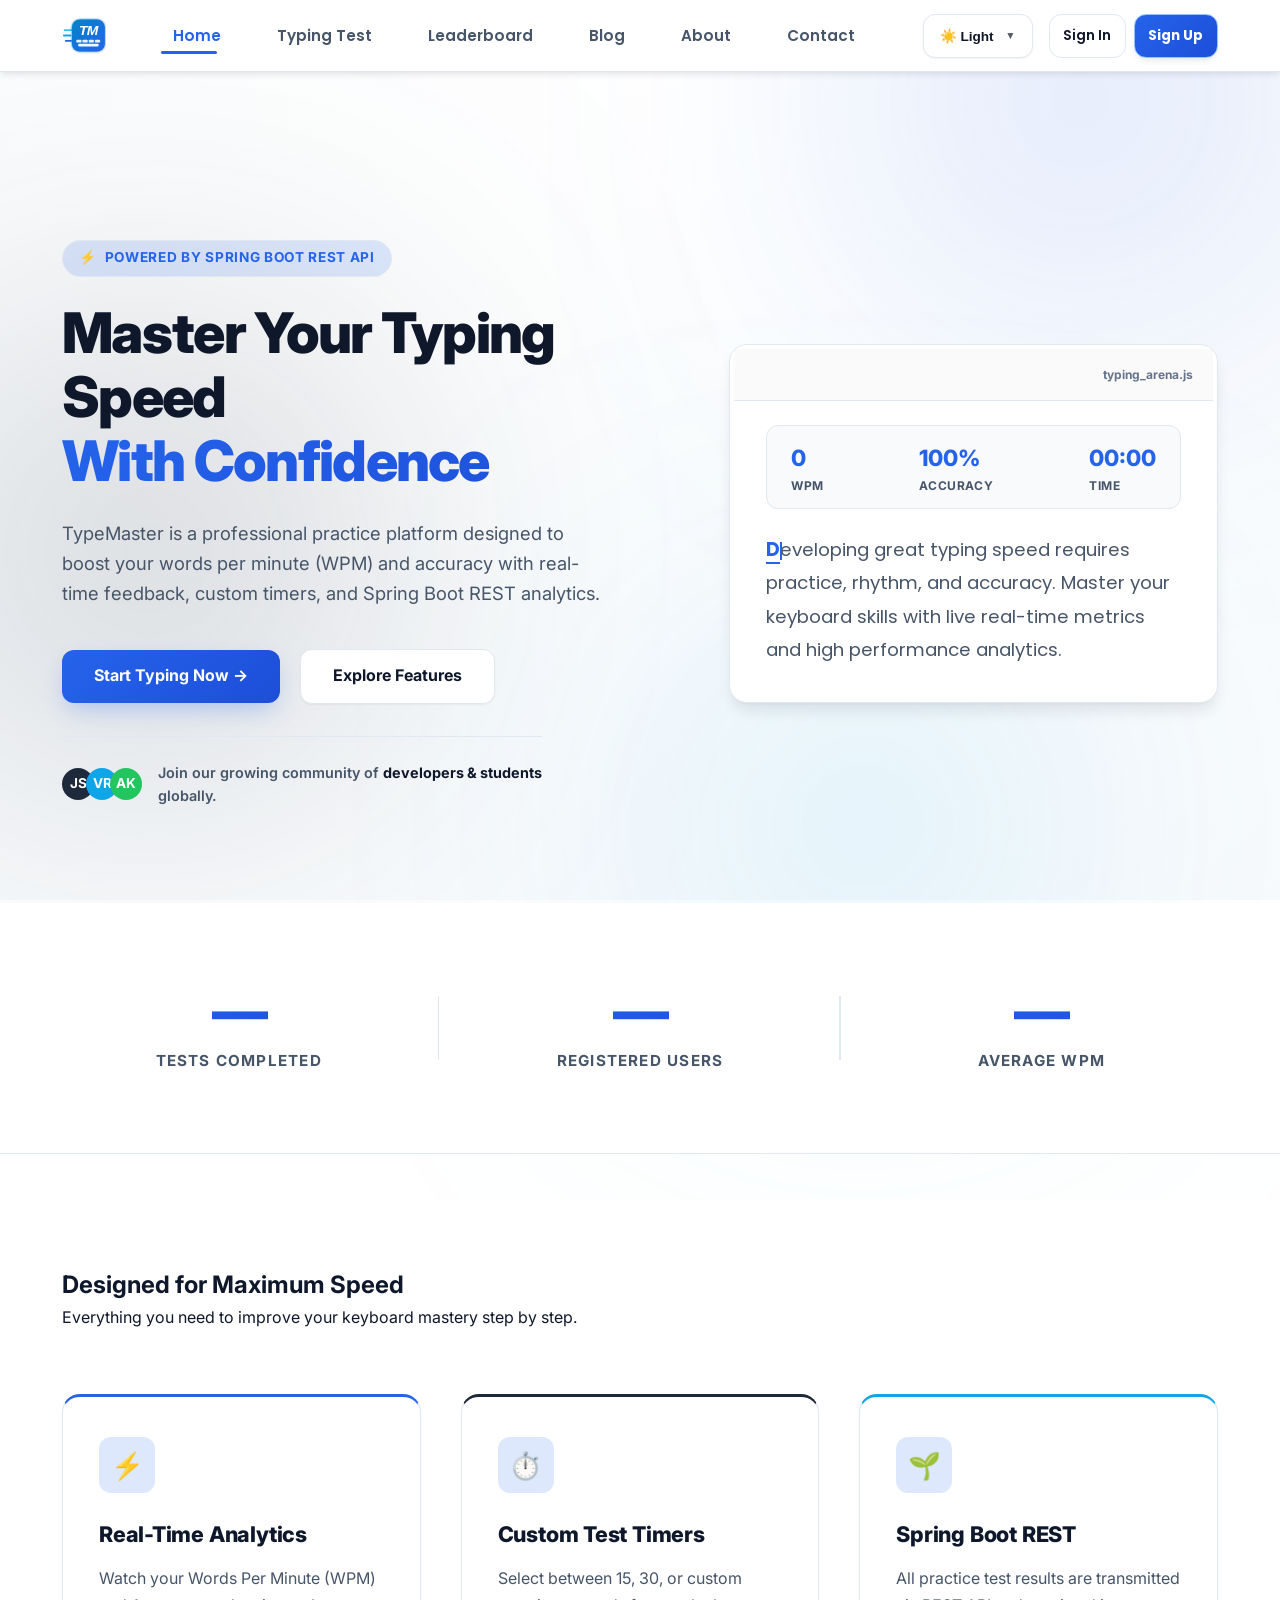
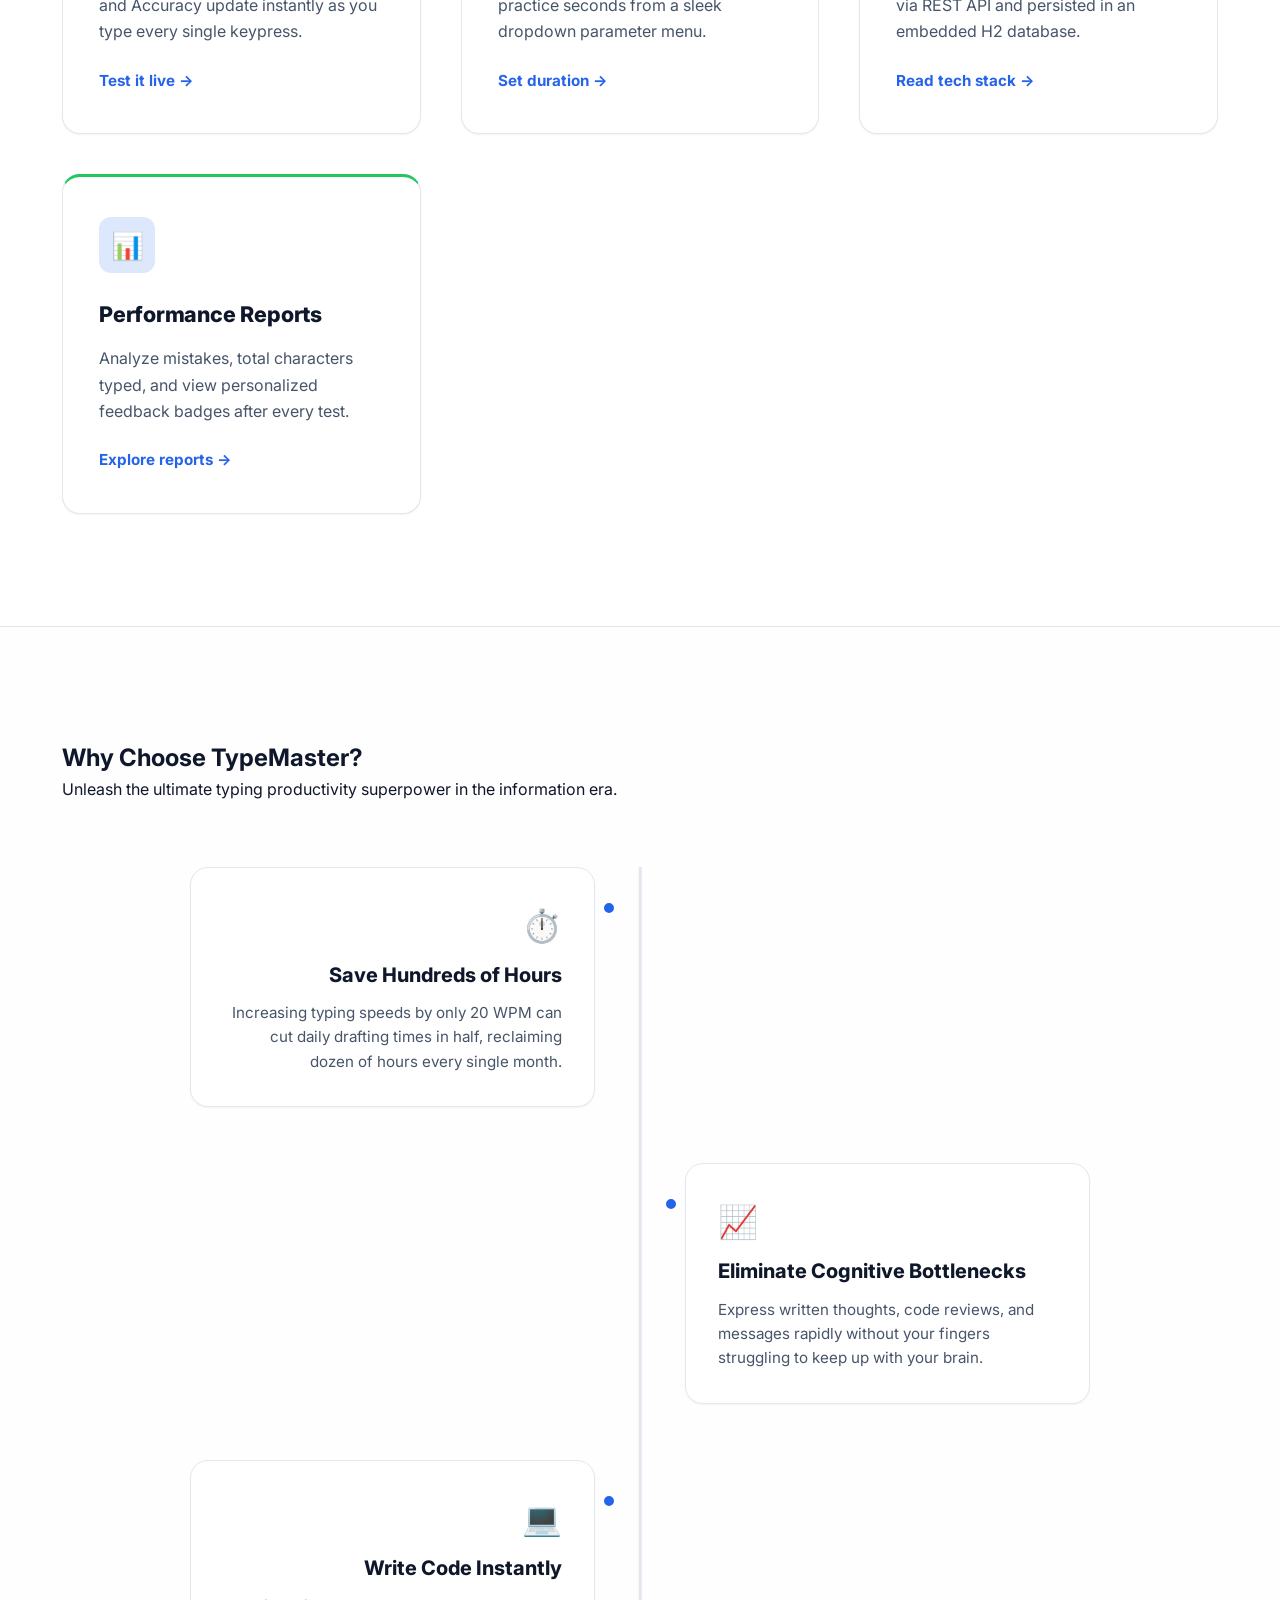
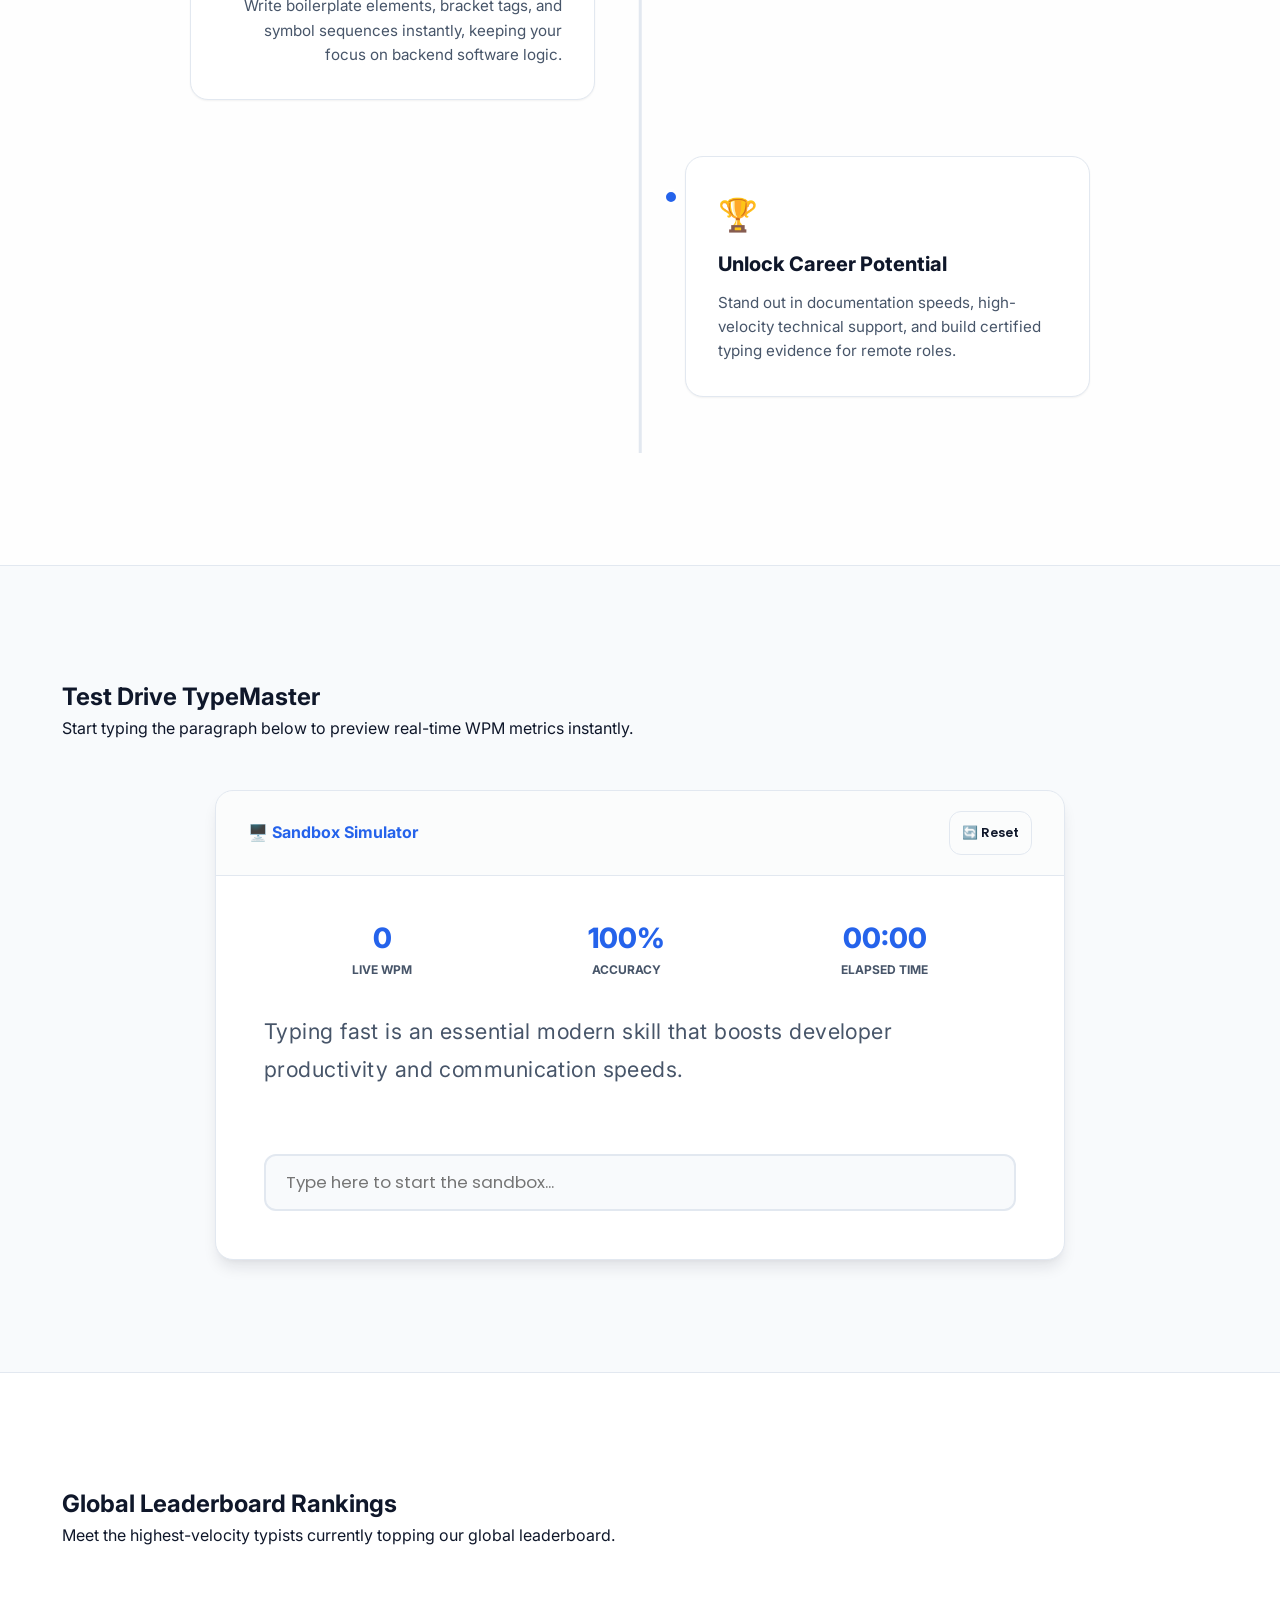
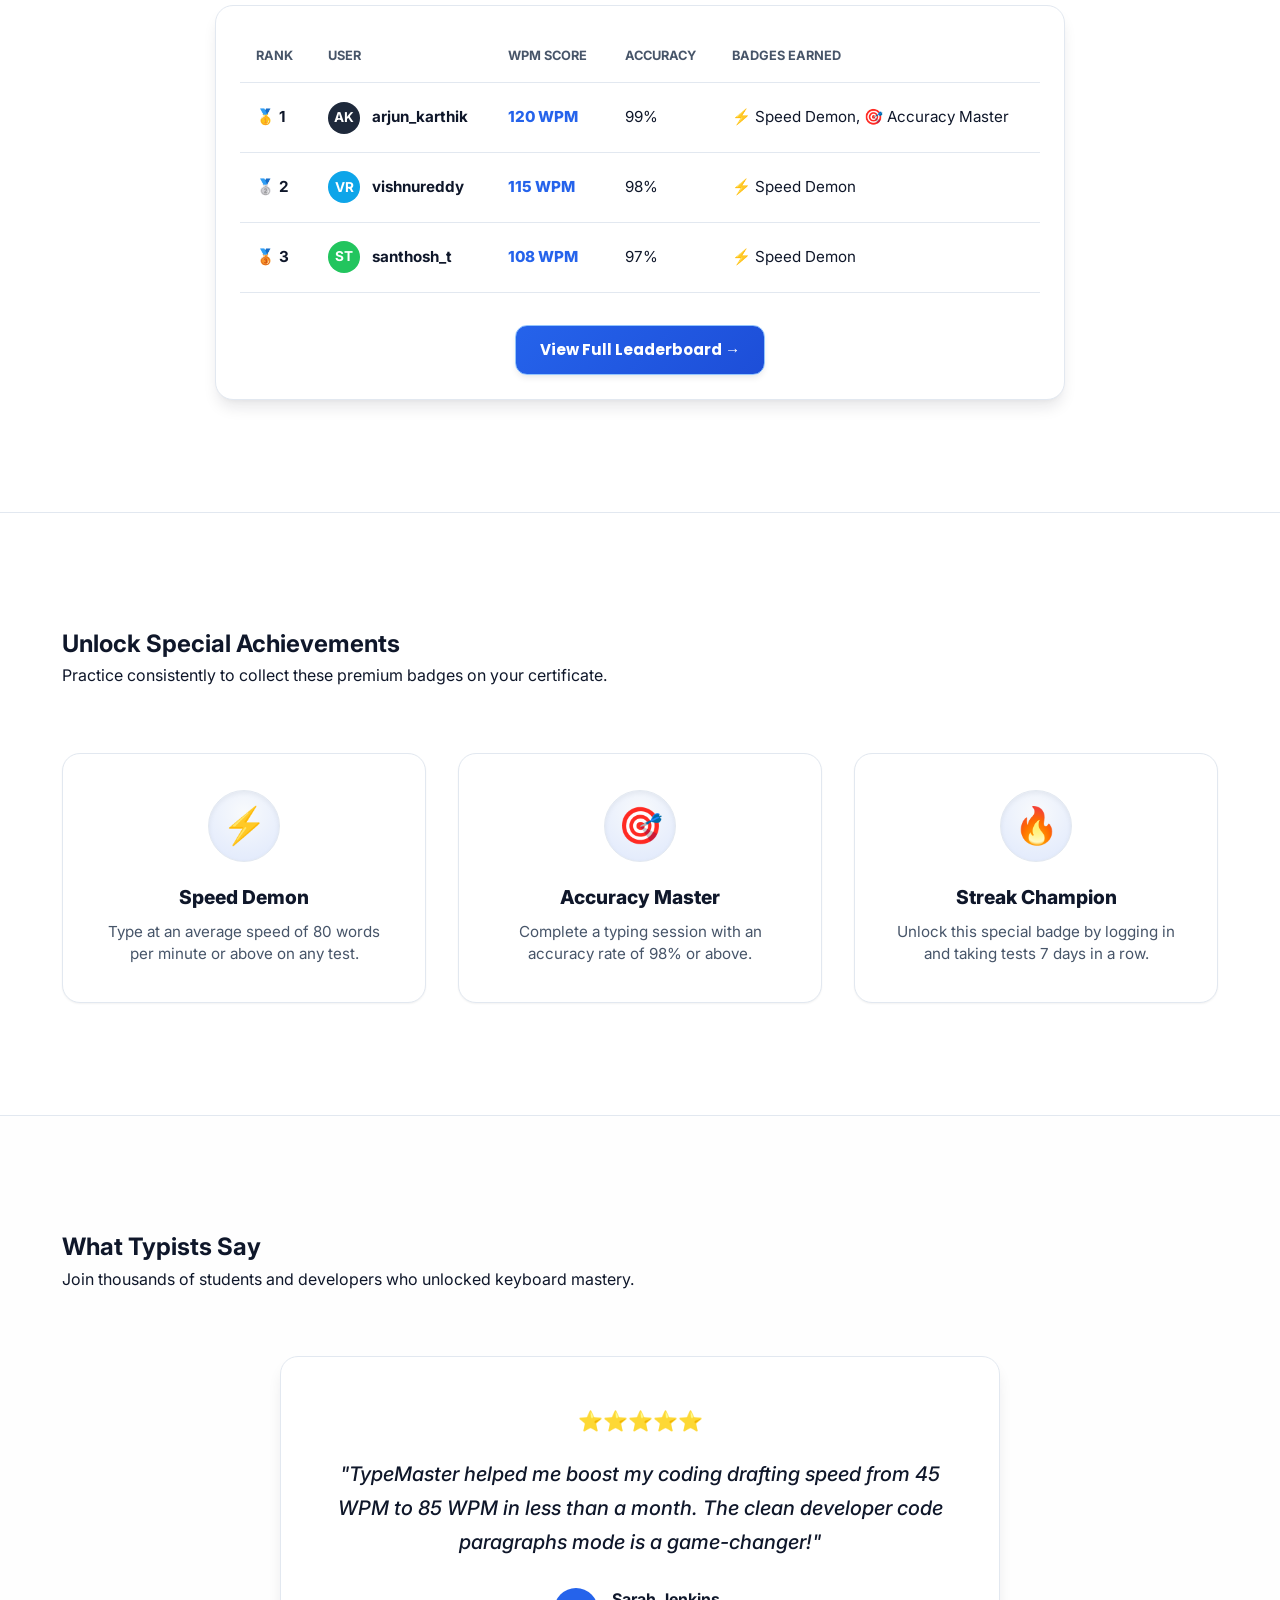
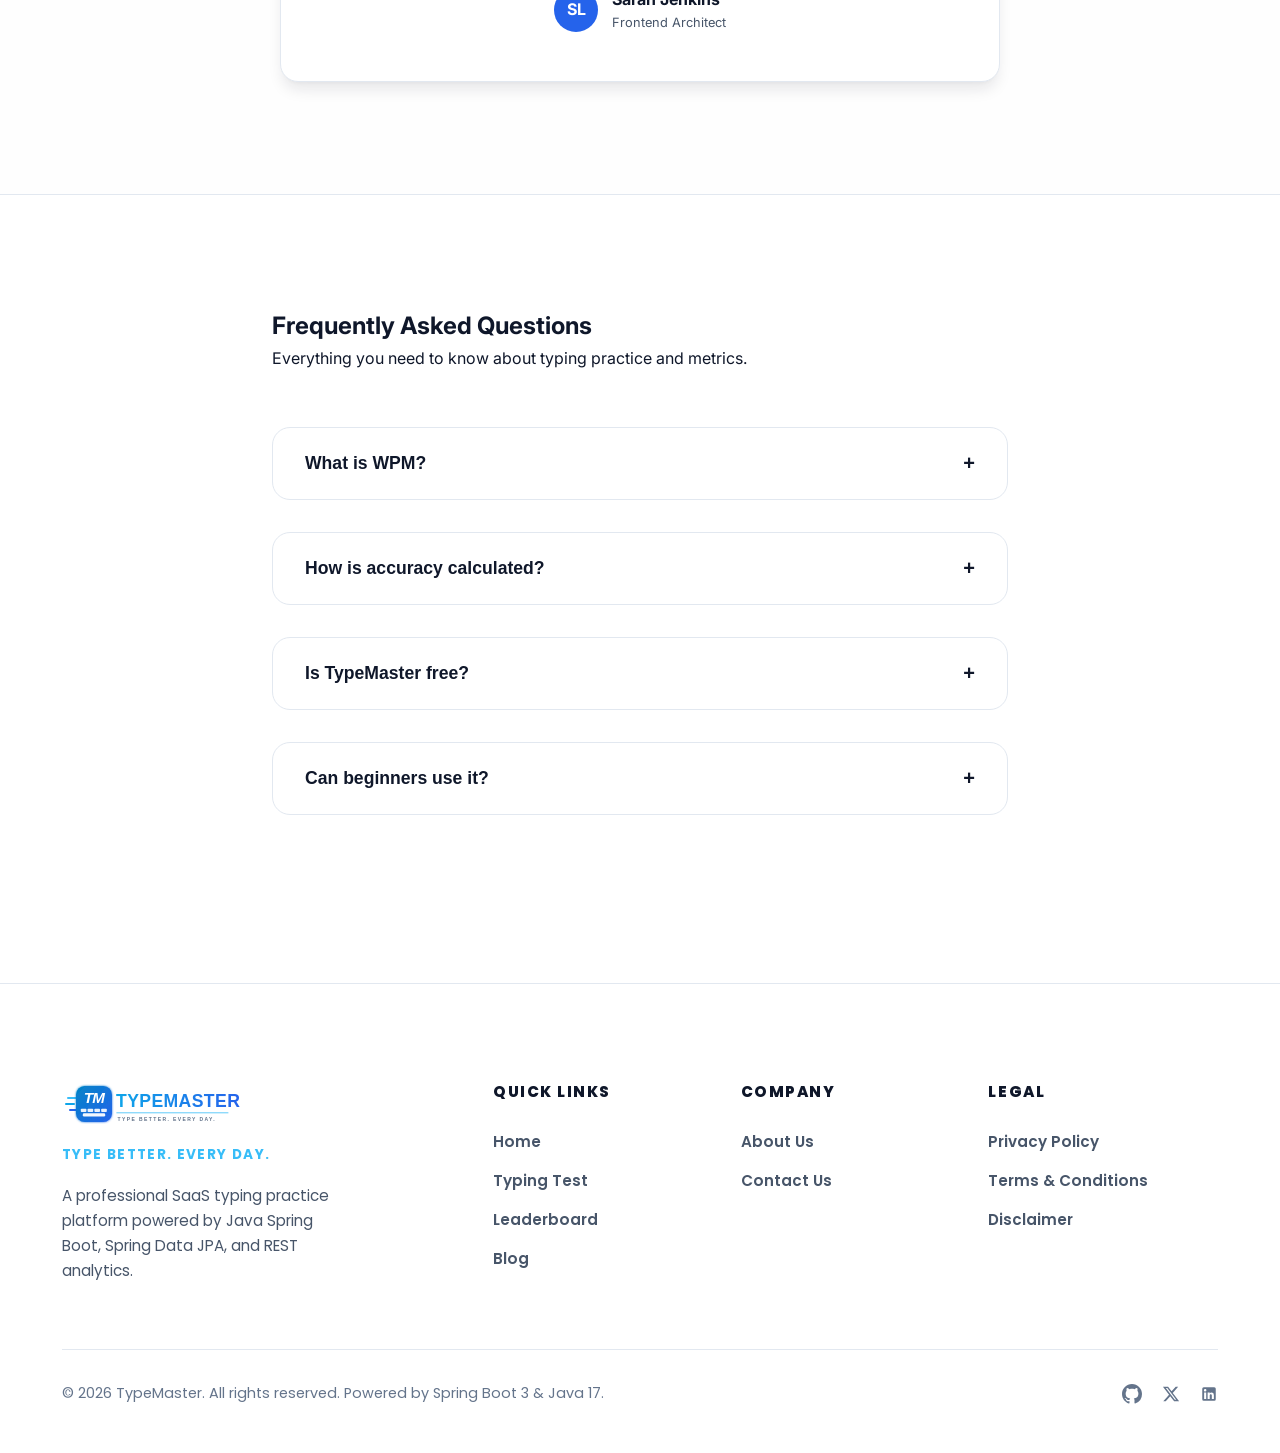
==== commit 6555eda9: "fix(ui): use on-screen alert banner for contact form and official SVG social logos" ====
--- a/src/main/resources/static/index.html
+++ b/src/main/resources/static/index.html
@@ -564,9 +564,15 @@
             <div class="footer-bottom">
                 <p>&copy; 2026 TypeMaster. All rights reserved. Powered by Spring Boot 3 & Java 17.</p>
                 <div class="footer-socials">
-                    <a href="https://github.com" aria-label="GitHub">🐙</a>
-                    <a href="https://twitter.com" aria-label="Twitter">🐦</a>
-                    <a href="https://linkedin.com" aria-label="LinkedIn">💼</a>
+                    <a href="https://github.com/vishnu-reddy000/Typemaster" target="_blank" aria-label="GitHub">
+                        <svg width="20" height="20" viewBox="0 0 24 24" fill="currentColor" aria-hidden="true"><path d="M12 0C5.37 0 0 5.37 0 12c0 5.31 3.435 9.795 8.205 11.385.6.105.825-.255.825-.57 0-.285-.015-1.23-.015-2.235-3.015.555-3.795-.735-4.035-1.41-.135-.345-.72-1.41-1.23-1.695-.42-.225-1.02-.78-.015-.795.945-.015 1.62.87 1.845 1.23 1.08 1.815 2.805 1.305 3.495.99.105-.78.42-1.305.765-1.605-2.67-.3-5.46-1.335-5.46-5.925 0-1.305.465-2.385 1.23-3.225-.12-.3-.54-1.53.12-3.18 0 0 1.005-.315 3.3 1.23.96-.27 1.98-.405 3-.405s2.04.135 3 .405c2.295-1.56 3.3-1.23 3.3-1.23.66 1.65.24 2.88.12 3.18.765.84 1.23 1.905 1.23 3.225 0 4.605-2.805 5.625-5.475 5.925.435.375.81 1.095.81 2.22 0 1.605-.015 2.895-.015 3.3 0 .315.225.69.825.57A12.02 12.02 0 0024 12c0-6.63-5.37-12-12-12z"/></svg>
+                    </a>
+                    <a href="https://twitter.com" target="_blank" aria-label="Twitter">
+                        <svg width="18" height="18" viewBox="0 0 24 24" fill="currentColor" aria-hidden="true"><path d="M18.244 2.25h3.308l-7.227 8.26 8.502 11.24H16.17l-5.214-6.817L4.99 21.75H1.68l7.73-8.835L1.254 2.25H8.08l4.713 6.231zm-1.161 17.52h1.833L7.084 4.126H5.117z"/></svg>
+                    </a>
+                    <a href="https://linkedin.com" target="_blank" aria-label="LinkedIn">
+                        <svg width="18" height="18" viewBox="0 0 24 24" fill="currentColor" aria-hidden="true"><path d="M19 3a2 2 0 0 1 2 2v14a2 2 0 0 1-2 2H5a2 2 0 0 1-2-2V5a2 2 0 0 1 2-2h14m-.5 15.5v-5.3a3.26 3.26 0 0 0-3.26-3.26c-.85 0-1.84.52-2.28 1.3v-1.11h-2.79v8.37h2.79v-4.93c0-.77.62-1.4 1.39-1.4a1.4 1.4 0 0 1 1.4 1.4v4.93h2.75M6.88 8.56a1.68 1.68 0 0 0 1.68-1.68c0-.93-.75-1.69-1.68-1.69a1.69 1.69 0 0 0-1.69 1.69c0 .93.76 1.68 1.69 1.68m1.39 9.94v-8.37H5.5v8.37h2.77z"/></svg>
+                    </a>
                 </div>
             </div>
         </div>
--- a/src/main/resources/static/assets/css/home.min.css
+++ b/src/main/resources/static/assets/css/home.min.css
@@ -1 +1 @@
-.landing-page-body{font-family:'Plus Jakarta Sans',Inter,var(--font-sans),sans-serif!important;background-color:var(--background-color);color:var(--text-primary);overflow-x:hidden;position:relative}.bg-blobs-container{position:absolute;top:0;left:0;width:100%;height:1200px;overflow:hidden;z-index:-1;pointer-events:none}.bg-blob{position:absolute;border-radius:50%;filter:blur(140px);opacity:.35;mix-blend-mode:multiply;animation:float-blob 22s infinite alternate ease-in-out}.bg-blob-1{width:500px;height:500px;background:radial-gradient(circle,var(--primary-color) 0,rgba(37,99,235,0) 70%);top:-150px;right:-50px}.bg-blob-2{width:600px;height:600px;background:radial-gradient(circle,var(--secondary-color) 0,rgba(124,58,237,0) 70%);top:250px;left:-150px;animation-duration:28s;animation-delay:-5s}.bg-blob-3{width:450px;height:450px;background:radial-gradient(circle,var(--accent-color) 0,rgba(6,182,212,0) 70%);top:600px;right:15%;animation-duration:25s;animation-delay:-2s}@keyframes float-blob{0%{transform:translate(0,0) scale(1)}33%{transform:translate(50px,-70px) scale(1.1)}66%{transform:translate(-40px,40px) scale(.9)}100%{transform:translate(0,0) scale(1)}}header.navbar{position:sticky;top:0;z-index:1000;background:rgba(255,255,255,.7);backdrop-filter:blur(20px);-webkit-backdrop-filter:blur(20px);border-bottom:1px solid rgba(229,231,235,.4);box-shadow:0 4px 30px rgba(0,0,0,.03);transition:all .3s ease;height:72px;display:flex;align-items:center}[data-theme=dark] header.navbar{background:rgba(8,8,8,.7);border-bottom:1px solid rgba(255,255,255,.08)}.navbar .container{display:flex;justify-content:space-between;align-items:center;width:100%}.nav-links a{position:relative;font-weight:600;font-size:.95rem;color:var(--text-secondary);padding:.5rem .75rem;transition:color var(--transition-fast)}.nav-links a:hover{color:var(--primary-color)}.nav-links a::after{content:'';position:absolute;bottom:-2px;left:8px;width:0;height:2px;background-color:var(--primary-color);transition:width .3s ease}.nav-links a.active::after,.nav-links a:hover::after{width:calc(100% - 16px)}.nav-links a.active{color:var(--primary-color)}.hero{padding:8rem 0 6rem;background:0 0!important;position:relative}.hero-grid{display:grid;grid-template-columns:1.2fr 1fr;gap:5rem;align-items:center}.hero-badge{display:inline-flex;align-items:center;gap:.5rem;padding:.4rem 1rem;border-radius:var(--radius-full);font-size:.85rem;font-weight:700;text-transform:uppercase;letter-spacing:.05em;background:var(--active-char-bg,rgba(37,99,235,.08));color:var(--primary-color);border:1px solid var(--border-color);margin-bottom:1.5rem}.hero-title{font-size:3.5rem;font-weight:850;line-height:1.15;letter-spacing:-.03em;margin-bottom:1.5rem;color:var(--text-primary)}.hero-title span{background:var(--primary-gradient);-webkit-background-clip:text;-webkit-text-fill-color:transparent;display:block}.hero-description{font-size:1.15rem;line-height:1.65;color:var(--text-secondary);margin-bottom:2.5rem;max-width:540px}.hero-actions{display:flex;align-items:center;gap:1.25rem;margin-bottom:2rem}.btn-hero-primary{display:inline-flex;align-items:center;gap:.5rem;background:var(--primary-gradient);color:var(--primary-btn-text,#fff);font-weight:700;padding:.85rem 2rem;border-radius:var(--radius-md);box-shadow:0 10px 25px -5px rgba(37,99,235,.3);transition:all .3s cubic-bezier(.16, 1, .3, 1);border:none;cursor:pointer;text-decoration:none}.btn-hero-primary:hover{transform:translateY(-2px) scale(1.02);box-shadow:0 15px 30px -5px rgba(37,99,235,.45)}.btn-hero-secondary{display:inline-flex;align-items:center;gap:.5rem;background:var(--card-bg);color:var(--text-primary);border:1.5px solid var(--border-color);font-weight:700;padding:.85rem 2rem;border-radius:var(--radius-md);box-shadow:var(--shadow-sm);transition:all .3s cubic-bezier(.16, 1, .3, 1);backdrop-filter:blur(12px);cursor:pointer;text-decoration:none}.btn-hero-secondary:hover{border-color:var(--primary-color);transform:translateY(-2px);box-shadow:var(--shadow-md)}.hero-social-proof{display:flex;align-items:center;gap:1rem;border-top:1px solid var(--border-color);padding-top:1.5rem;max-width:480px}.hero-avatar-stack{display:flex;align-items:center}.hero-avatar-stack img{width:38px;height:38px;border-radius:50%;border:2.5px solid var(--card-bg);margin-right:-10px}.hero-proof-text{font-size:.9rem;font-weight:600;color:var(--text-secondary)}.hero-proof-text strong{color:var(--text-primary)}.hero-mockup{position:relative;background:var(--card-bg);border-radius:var(--radius-lg);border:1.5px solid var(--border-color);box-shadow:var(--shadow-lg);backdrop-filter:blur(16px);-webkit-backdrop-filter:blur(16px);padding:.25rem;transition:transform .5s ease;z-index:10}.hero-mockup:hover{transform:translateY(-4px) rotate(.5deg)}.mockup-header{padding:1rem 1.25rem;display:flex;align-items:center;justify-content:space-between;border-bottom:1px solid var(--border-color);background:rgba(229,231,235,.2)}[data-theme=dark] .mockup-header{background:rgba(255,255,255,.02)}.mockup-dots{display:flex;gap:.45rem}.mockup-body{padding:1.5rem 2rem 2rem}.mockup-stats{display:flex;justify-content:space-between;background:var(--background-color);border:1.5px solid var(--border-color);border-radius:var(--radius-md);padding:.85rem 1.5rem;margin-bottom:1.5rem}.mockup-stat-val{font-size:1.4rem;font-weight:800;color:var(--primary-color)}.mockup-stat-label{font-size:.75rem;text-transform:uppercase;font-weight:700;color:var(--text-secondary);letter-spacing:.05em}.mockup-text{font-size:1.15rem;line-height:1.8;color:var(--text-secondary);font-family:var(--font-sans)}.mockup-text .correct{color:var(--success-color);font-weight:600}.mockup-text .incorrect{color:var(--error-color,#ef4444);background-color:var(--error-bg,rgba(239,68,68,.15));border-radius:3px;font-weight:600;text-decoration:underline}.mockup-text .active{color:var(--primary-color);border-bottom:2.5px solid var(--primary-color);font-weight:700;position:relative}.mockup-text .active::after{content:'';position:absolute;right:-2px;bottom:2px;width:2px;height:1.15rem;background-color:var(--primary-color);animation:cursor-blink 1s infinite}@keyframes cursor-blink{50%{opacity:0}}.mockup-floating-badge{position:absolute;bottom:-20px;right:-30px;background:var(--card-bg);border:1.5px solid var(--border-color);border-radius:var(--radius-md);padding:.75rem 1.25rem;box-shadow:var(--shadow-md);display:flex;align-items:center;gap:.75rem;animation:bounce-floating 6s infinite alternate ease-in-out;z-index:20}@keyframes bounce-floating{0%{transform:translateY(0)}100%{transform:translateY(-12px)}}.stats-counter{background:var(--card-bg)!important;border-bottom:1.5px solid var(--border-color);padding:5rem 0}.stats-grid{display:grid;grid-template-columns:repeat(auto-fit,minmax(220px,1fr));gap:3rem}.stat-counter-card{text-align:center;position:relative}.stat-counter-card:not(:last-child)::after{content:'';position:absolute;right:-1.5rem;top:15%;height:70%;width:1.5px;background-color:var(--border-color)}@media (max-width:768px){.stat-counter-card:not(:last-child)::after{display:none}}.stat-counter-num{font-size:3.5rem;font-weight:850;line-height:1;background:var(--primary-gradient);-webkit-background-clip:text;-webkit-text-fill-color:transparent;margin-bottom:.65rem;letter-spacing:-.04em}.stat-counter-label{font-size:.95rem;font-weight:700;color:var(--text-secondary);text-transform:uppercase;letter-spacing:.08em}.features{padding:7rem 0}.features-grid{display:grid;grid-template-columns:repeat(auto-fit,minmax(300px,1fr));gap:2.5rem;margin-top:4rem}.feature-card{background:var(--card-bg);border:1px solid var(--border-color);border-top:3.5px solid var(--primary-color);border-radius:var(--radius-lg);padding:2.5rem 2.25rem;box-shadow:var(--shadow-sm);transition:all .3s cubic-bezier(.16, 1, .3, 1);display:flex;flex-direction:column;height:100%}.feature-card:nth-child(2){border-top-color:var(--secondary-color)}.feature-card:nth-child(3){border-top-color:var(--accent-color)}.feature-card:nth-child(4){border-top-color:var(--success-color)}.feature-card:hover{transform:translateY(-8px);box-shadow:var(--shadow-lg);border-color:var(--border-focus)}.feature-icon{width:56px;height:56px;border-radius:var(--radius-md);background:var(--active-char-bg,rgba(37,99,235,.08));color:var(--primary-color);display:flex;align-items:center;justify-content:center;font-size:1.65rem;margin-bottom:1.5rem;transition:transform .3s ease}.feature-card:hover .feature-icon{transform:rotate(6deg) scale(1.08)}.feature-title{font-size:1.35rem;font-weight:800;color:var(--text-primary);margin-bottom:.85rem;letter-spacing:-.01em}.feature-text{font-size:1rem;line-height:1.65;color:var(--text-secondary);flex-grow:1;margin-bottom:1.5rem}.feature-link{font-weight:700;font-size:.95rem;color:var(--primary-color);text-decoration:none;display:inline-flex;align-items:center;gap:.35rem;transition:transform .2s ease}.feature-card:hover .feature-link{transform:translateX(4px)}.timeline-section{padding:7rem 0;border-top:1px solid var(--border-color);background:rgba(229,231,235,.05)}[data-theme=dark] .timeline-section{background:rgba(0,0,0,.15)}.timeline-container{max-width:900px;margin:4rem auto 0;position:relative}.timeline-container::before{content:'';position:absolute;left:50%;transform:translateX(-50%);top:0;height:100%;width:2.5px;background-color:var(--border-color)}.timeline-card{width:45%;margin-bottom:3.5rem;position:relative;background:var(--card-bg);border:1.5px solid var(--border-color);border-radius:var(--radius-lg);padding:2rem;box-shadow:var(--shadow-sm);transition:transform .3s ease,box-shadow .3s ease}.timeline-card:hover{transform:translateY(-4px);box-shadow:var(--shadow-md)}.timeline-card::after{content:'';position:absolute;width:16px;height:16px;border-radius:50%;background:var(--primary-color);border:3.5px solid var(--card-bg);top:2rem}.timeline-card-left{float:left;clear:both;text-align:right}.timeline-card-left::after{right:-5.75%}.timeline-card-right{float:right;clear:both;text-align:left}.timeline-card-right::after{left:-5.75%}.timeline-card-title{font-size:1.25rem;font-weight:750;color:var(--text-primary);margin-bottom:.65rem}@media (max-width:768px){.timeline-container::before{left:20px}.timeline-card{width:85%;float:right;clear:both;text-align:left}.timeline-card-left::after,.timeline-card-right::after{left:-28px}}.demo-section{padding:7rem 0;border-top:1px solid var(--border-color);background-color:var(--background-color)}.demo-arena{max-width:850px;margin:3rem auto 0;background:var(--card-bg);border:1.5px solid var(--border-color);border-radius:var(--radius-lg);box-shadow:var(--shadow-lg);overflow:hidden}.demo-arena-header{padding:1.25rem 2rem;background:rgba(229,231,235,.15);border-bottom:1px solid var(--border-color);display:flex;justify-content:space-between;align-items:center}.demo-arena-body{padding:2.5rem 3rem 3rem;text-align:center}.demo-stats-grid{display:flex;justify-content:space-around;margin-bottom:2rem}.demo-text-display{font-size:1.35rem;line-height:1.8;color:var(--text-secondary);margin-bottom:2rem;min-height:110px;text-align:left;letter-spacing:.02em;user-select:none}.demo-input-field{width:100%;border:2px solid var(--border-color);border-radius:var(--radius-md);padding:.85rem 1.25rem;font-size:1.05rem;background:var(--background-color);color:var(--text-primary);outline:0;transition:border-color var(--transition-fast);font-family:var(--font-sans)}.demo-input-field:focus{border-color:var(--primary-color)}.leaderboard-preview-section{padding:7rem 0;border-top:1px solid var(--border-color);background:rgba(229,231,235,.03)}.preview-leaderboard-card{max-width:850px;margin:3.5rem auto 0;background:var(--card-bg);border:1.5px solid var(--border-color);border-radius:var(--radius-lg);box-shadow:var(--shadow-lg);padding:1.5rem}.preview-table{width:100%;border-collapse:collapse}.preview-table th{text-align:left;padding:1rem;font-size:.8rem;text-transform:uppercase;color:var(--text-secondary);font-weight:700;border-bottom:1.5px solid var(--border-color)}.preview-table td{padding:1.15rem 1rem;border-bottom:1px solid var(--border-color);font-size:.95rem}.preview-user-info{display:flex;align-items:center;gap:.75rem}.preview-avatar{width:32px;height:32px;border-radius:50%;background:var(--primary-color);color:#fff;display:flex;align-items:center;justify-content:center;font-weight:700;font-size:.85rem}.badges-section{padding:7rem 0;border-top:1px solid var(--border-color)}.badges-grid{display:grid;grid-template-columns:repeat(auto-fit,minmax(260px,1fr));gap:2rem;margin-top:4rem}.badge-card{background:var(--card-bg);border:1.5px solid var(--border-color);border-radius:var(--radius-lg);padding:2.25rem 2rem;text-align:center;transition:transform .3s ease,box-shadow .3s ease;box-shadow:var(--shadow-sm)}.badge-card:hover{transform:translateY(-5px);box-shadow:var(--shadow-md);border-color:var(--primary-color)}.badge-art-frame{width:72px;height:72px;border-radius:50%;background:radial-gradient(circle at 50% 30%,var(--background-color) 0,var(--active-char-bg,rgba(37,99,235,.08)) 100%);display:flex;align-items:center;justify-content:center;font-size:2.25rem;margin:0 auto 1.25rem;border:1px solid var(--border-color);box-shadow:inset 0 2px 5px rgba(0,0,0,.05)}.badge-card-title{font-size:1.2rem;font-weight:800;color:var(--text-primary);margin-bottom:.5rem}.badge-card-desc{font-size:.95rem;color:var(--text-secondary);line-height:1.5}.testimonials-section{padding:7rem 0;border-top:1px solid var(--border-color);background:rgba(229,231,235,.05)}.testimonial-carousel{max-width:720px;margin:4rem auto 0;position:relative}.testimonial-glass-card{background:var(--card-bg);border:1.5px solid var(--border-color);border-radius:var(--radius-lg);padding:3rem 2.5rem;box-shadow:var(--shadow-lg);text-align:center;backdrop-filter:blur(12px);min-height:280px;display:flex;flex-direction:column;justify-content:center}.testimonial-stars{color:#fbbf24;font-size:1.25rem;margin-bottom:1.25rem}.testimonial-quote{font-size:1.25rem;font-weight:500;line-height:1.7;color:var(--text-primary);margin-bottom:1.75rem;font-style:italic}.testimonial-user{display:flex;align-items:center;justify-content:center;gap:.85rem}.testimonial-user-photo{width:44px;height:44px;border-radius:50%;object-fit:cover;background:var(--primary-color);color:#fff;display:flex;align-items:center;justify-content:center;font-weight:700}.testimonial-user-name{font-weight:700;color:var(--text-primary);font-size:1rem}.testimonial-user-role{font-size:.8rem;color:var(--text-secondary)}.faq-section{padding:7rem 0;border-top:1px solid var(--border-color)}.faq-accordion{margin-top:3.5rem}.faq-item{border:1.5px solid var(--border-color)!important;border-radius:var(--radius-lg)!important;margin-bottom:1rem;background:var(--card-bg)!important;transition:all .3s ease}.faq-item:hover{border-color:var(--primary-color)!important}.faq-trigger{font-size:1.1rem!important;font-weight:750!important;padding:1.5rem 2rem!important}.faq-content p{padding:0 2rem 1.5rem!important;font-size:1rem!important;color:var(--text-secondary);line-height:1.7}.footer{padding:6rem 0 3rem;background:var(--card-bg);border-top:1.5px solid var(--border-color)}.footer-grid{display:grid;grid-template-columns:2fr 1fr 1fr 1.25fr;gap:4rem}.footer-brand p{font-size:.95rem;line-height:1.65;color:var(--text-secondary);margin-top:1rem;max-width:280px}.footer-column h4{font-size:.95rem;font-weight:800;color:var(--text-primary);text-transform:uppercase;letter-spacing:.1em;margin-bottom:1.5rem}.footer-links{list-style:none;padding:0;margin:0}.footer-links li{margin-bottom:.85rem}.footer-links a{color:var(--text-secondary);text-decoration:none;font-weight:600;font-size:.95rem;transition:color var(--transition-fast)}.footer-links a:hover{color:var(--primary-color)}.footer-newsletter p{font-size:.9rem;color:var(--text-secondary);margin-bottom:1rem;line-height:1.5}.newsletter-form{display:flex;gap:.5rem}.newsletter-input{flex-grow:1;border:1.5px solid var(--border-color);border-radius:var(--radius-md);padding:.6rem .85rem;font-size:.9rem;outline:0;background:var(--background-color);color:var(--text-primary);transition:border-color var(--transition-fast)}.newsletter-input:focus{border-color:var(--primary-color)}.newsletter-btn{background:var(--primary-gradient);color:var(--primary-btn-text,#fff);border:none;padding:.6rem 1.15rem;border-radius:var(--radius-md);font-weight:700;cursor:pointer;transition:transform var(--transition-fast)}.newsletter-btn:hover{transform:scale(1.03)}.footer-bottom{border-top:1px solid var(--border-color);padding-top:2rem;margin-top:4rem;display:flex;justify-content:space-between;align-items:center;flex-wrap:wrap;gap:1.5rem}.footer-bottom p{font-size:.9rem;color:var(--text-light)}.footer-socials{display:flex;gap:1.25rem}.footer-socials a{font-size:1.25rem;color:var(--text-light);transition:color var(--transition-fast),transform var(--transition-fast);text-decoration:none}.footer-socials a:hover{color:var(--primary-color);transform:translateY(-2px)}@media (max-width:992px){.hero-grid{grid-template-columns:1fr;gap:4rem;text-align:center}.hero-actions,.hero-badge,.hero-description,.hero-social-proof{margin-left:auto;margin-right:auto;justify-content:center}.footer-grid{grid-template-columns:1.5fr 1fr 1fr;gap:3rem}.footer-newsletter{grid-column:span 3}}@media (max-width:768px){.hero-title{font-size:2.85rem}.footer-grid{grid-template-columns:1fr 1fr;gap:2.5rem}.footer-brand{grid-column:span 2}.footer-newsletter{grid-column:span 2}}@media (max-width:576px){.hero-title{font-size:2.25rem}.hero-actions{flex-direction:column;width:100%}.hero-actions a{width:100%;justify-content:center}.footer-grid{grid-template-columns:1fr}.footer-brand,.footer-column,.footer-newsletter{grid-column:span 1}}+.landing-page-body{font-family:'Plus Jakarta Sans',Inter,var(--font-sans),sans-serif!important;background-color:var(--background-color);color:var(--text-primary);overflow-x:hidden;position:relative}.bg-blobs-container{position:absolute;top:0;left:0;width:100%;height:1200px;overflow:hidden;z-index:-1;pointer-events:none}.bg-blob{position:absolute;border-radius:50%;filter:blur(140px);opacity:.35;mix-blend-mode:multiply;animation:float-blob 22s infinite alternate ease-in-out}.bg-blob-1{width:500px;height:500px;background:radial-gradient(circle,var(--primary-color) 0,rgba(37,99,235,0) 70%);top:-150px;right:-50px}.bg-blob-2{width:600px;height:600px;background:radial-gradient(circle,var(--secondary-color) 0,rgba(124,58,237,0) 70%);top:250px;left:-150px;animation-duration:28s;animation-delay:-5s}.bg-blob-3{width:450px;height:450px;background:radial-gradient(circle,var(--accent-color) 0,rgba(6,182,212,0) 70%);top:600px;right:15%;animation-duration:25s;animation-delay:-2s}@keyframes float-blob{0%{transform:translate(0,0) scale(1)}33%{transform:translate(50px,-70px) scale(1.1)}66%{transform:translate(-40px,40px) scale(.9)}100%{transform:translate(0,0) scale(1)}}header.navbar{position:sticky;top:0;z-index:1000;background:rgba(255,255,255,.7);backdrop-filter:blur(20px);-webkit-backdrop-filter:blur(20px);border-bottom:1px solid rgba(229,231,235,.4);box-shadow:0 4px 30px rgba(0,0,0,.03);transition:all .3s ease;height:72px;display:flex;align-items:center}[data-theme=dark] header.navbar{background:rgba(8,8,8,.7);border-bottom:1px solid rgba(255,255,255,.08)}.navbar .container{display:flex;justify-content:space-between;align-items:center;width:100%}.nav-links a{position:relative;font-weight:600;font-size:.95rem;color:var(--text-secondary);padding:.5rem .75rem;transition:color var(--transition-fast)}.nav-links a:hover{color:var(--primary-color)}.nav-links a::after{content:'';position:absolute;bottom:-2px;left:8px;width:0;height:2px;background-color:var(--primary-color);transition:width .3s ease}.nav-links a.active::after,.nav-links a:hover::after{width:calc(100% - 16px)}.nav-links a.active{color:var(--primary-color)}.hero{padding:8rem 0 6rem;background:0 0!important;position:relative}.hero-grid{display:grid;grid-template-columns:1.2fr 1fr;gap:5rem;align-items:center}.hero-badge{display:inline-flex;align-items:center;gap:.5rem;padding:.4rem 1rem;border-radius:var(--radius-full);font-size:.85rem;font-weight:700;text-transform:uppercase;letter-spacing:.05em;background:var(--active-char-bg,rgba(37,99,235,.08));color:var(--primary-color);border:1px solid var(--border-color);margin-bottom:1.5rem}.hero-title{font-size:3.5rem;font-weight:850;line-height:1.15;letter-spacing:-.03em;margin-bottom:1.5rem;color:var(--text-primary)}.hero-title span{background:var(--primary-gradient);-webkit-background-clip:text;-webkit-text-fill-color:transparent;display:block}.hero-description{font-size:1.15rem;line-height:1.65;color:var(--text-secondary);margin-bottom:2.5rem;max-width:540px}.hero-actions{display:flex;align-items:center;gap:1.25rem;margin-bottom:2rem}.btn-hero-primary{display:inline-flex;align-items:center;gap:.5rem;background:var(--primary-gradient);color:var(--primary-btn-text,#fff);font-weight:700;padding:.85rem 2rem;border-radius:var(--radius-md);box-shadow:0 10px 25px -5px rgba(37,99,235,.3);transition:all .3s cubic-bezier(.16, 1, .3, 1);border:none;cursor:pointer;text-decoration:none}.btn-hero-primary:hover{transform:translateY(-2px) scale(1.02);box-shadow:0 15px 30px -5px rgba(37,99,235,.45)}.btn-hero-secondary{display:inline-flex;align-items:center;gap:.5rem;background:var(--card-bg);color:var(--text-primary);border:1.5px solid var(--border-color);font-weight:700;padding:.85rem 2rem;border-radius:var(--radius-md);box-shadow:var(--shadow-sm);transition:all .3s cubic-bezier(.16, 1, .3, 1);backdrop-filter:blur(12px);cursor:pointer;text-decoration:none}.btn-hero-secondary:hover{border-color:var(--primary-color);transform:translateY(-2px);box-shadow:var(--shadow-md)}.hero-social-proof{display:flex;align-items:center;gap:1rem;border-top:1px solid var(--border-color);padding-top:1.5rem;max-width:480px}.hero-avatar-stack{display:flex;align-items:center}.hero-avatar-stack img{width:38px;height:38px;border-radius:50%;border:2.5px solid var(--card-bg);margin-right:-10px}.hero-proof-text{font-size:.9rem;font-weight:600;color:var(--text-secondary)}.hero-proof-text strong{color:var(--text-primary)}.hero-mockup{position:relative;background:var(--card-bg);border-radius:var(--radius-lg);border:1.5px solid var(--border-color);box-shadow:var(--shadow-lg);backdrop-filter:blur(16px);-webkit-backdrop-filter:blur(16px);padding:.25rem;transition:transform .5s ease;z-index:10}.hero-mockup:hover{transform:translateY(-4px) rotate(.5deg)}.mockup-header{padding:1rem 1.25rem;display:flex;align-items:center;justify-content:space-between;border-bottom:1px solid var(--border-color);background:rgba(229,231,235,.2)}[data-theme=dark] .mockup-header{background:rgba(255,255,255,.02)}.mockup-dots{display:flex;gap:.45rem}.mockup-body{padding:1.5rem 2rem 2rem}.mockup-stats{display:flex;justify-content:space-between;background:var(--background-color);border:1.5px solid var(--border-color);border-radius:var(--radius-md);padding:.85rem 1.5rem;margin-bottom:1.5rem}.mockup-stat-val{font-size:1.4rem;font-weight:800;color:var(--primary-color)}.mockup-stat-label{font-size:.75rem;text-transform:uppercase;font-weight:700;color:var(--text-secondary);letter-spacing:.05em}.mockup-text{font-size:1.15rem;line-height:1.8;color:var(--text-secondary);font-family:var(--font-sans)}.mockup-text .correct{color:var(--success-color);font-weight:600}.mockup-text .incorrect{color:var(--error-color,#ef4444);background-color:var(--error-bg,rgba(239,68,68,.15));border-radius:3px;font-weight:600;text-decoration:underline}.mockup-text .active{color:var(--primary-color);border-bottom:2.5px solid var(--primary-color);font-weight:700;position:relative}.mockup-text .active::after{content:'';position:absolute;right:-2px;bottom:2px;width:2px;height:1.15rem;background-color:var(--primary-color);animation:cursor-blink 1s infinite}@keyframes cursor-blink{50%{opacity:0}}.mockup-floating-badge{position:absolute;bottom:-20px;right:-30px;background:var(--card-bg);border:1.5px solid var(--border-color);border-radius:var(--radius-md);padding:.75rem 1.25rem;box-shadow:var(--shadow-md);display:flex;align-items:center;gap:.75rem;animation:bounce-floating 6s infinite alternate ease-in-out;z-index:20}@keyframes bounce-floating{0%{transform:translateY(0)}100%{transform:translateY(-12px)}}.stats-counter{background:var(--card-bg)!important;border-bottom:1.5px solid var(--border-color);padding:5rem 0}.stats-grid{display:grid;grid-template-columns:repeat(auto-fit,minmax(220px,1fr));gap:3rem}.stat-counter-card{text-align:center;position:relative}.stat-counter-card:not(:last-child)::after{content:'';position:absolute;right:-1.5rem;top:15%;height:70%;width:1.5px;background-color:var(--border-color)}@media (max-width:768px){.stat-counter-card:not(:last-child)::after{display:none}}.stat-counter-num{font-size:3.5rem;font-weight:850;line-height:1;background:var(--primary-gradient);-webkit-background-clip:text;-webkit-text-fill-color:transparent;margin-bottom:.65rem;letter-spacing:-.04em}.stat-counter-label{font-size:.95rem;font-weight:700;color:var(--text-secondary);text-transform:uppercase;letter-spacing:.08em}.features{padding:7rem 0}.features-grid{display:grid;grid-template-columns:repeat(auto-fit,minmax(300px,1fr));gap:2.5rem;margin-top:4rem}.feature-card{background:var(--card-bg);border:1px solid var(--border-color);border-top:3.5px solid var(--primary-color);border-radius:var(--radius-lg);padding:2.5rem 2.25rem;box-shadow:var(--shadow-sm);transition:all .3s cubic-bezier(.16, 1, .3, 1);display:flex;flex-direction:column;height:100%}.feature-card:nth-child(2){border-top-color:var(--secondary-color)}.feature-card:nth-child(3){border-top-color:var(--accent-color)}.feature-card:nth-child(4){border-top-color:var(--success-color)}.feature-card:hover{transform:translateY(-8px);box-shadow:var(--shadow-lg);border-color:var(--border-focus)}.feature-icon{width:56px;height:56px;border-radius:var(--radius-md);background:var(--active-char-bg,rgba(37,99,235,.08));color:var(--primary-color);display:flex;align-items:center;justify-content:center;font-size:1.65rem;margin-bottom:1.5rem;transition:transform .3s ease}.feature-card:hover .feature-icon{transform:rotate(6deg) scale(1.08)}.feature-title{font-size:1.35rem;font-weight:800;color:var(--text-primary);margin-bottom:.85rem;letter-spacing:-.01em}.feature-text{font-size:1rem;line-height:1.65;color:var(--text-secondary);flex-grow:1;margin-bottom:1.5rem}.feature-link{font-weight:700;font-size:.95rem;color:var(--primary-color);text-decoration:none;display:inline-flex;align-items:center;gap:.35rem;transition:transform .2s ease}.feature-card:hover .feature-link{transform:translateX(4px)}.timeline-section{padding:7rem 0;border-top:1px solid var(--border-color);background:rgba(229,231,235,.05)}[data-theme=dark] .timeline-section{background:rgba(0,0,0,.15)}.timeline-container{max-width:900px;margin:4rem auto 0;position:relative}.timeline-container::before{content:'';position:absolute;left:50%;transform:translateX(-50%);top:0;height:100%;width:2.5px;background-color:var(--border-color)}.timeline-card{width:45%;margin-bottom:3.5rem;position:relative;background:var(--card-bg);border:1.5px solid var(--border-color);border-radius:var(--radius-lg);padding:2rem;box-shadow:var(--shadow-sm);transition:transform .3s ease,box-shadow .3s ease}.timeline-card:hover{transform:translateY(-4px);box-shadow:var(--shadow-md)}.timeline-card::after{content:'';position:absolute;width:16px;height:16px;border-radius:50%;background:var(--primary-color);border:3.5px solid var(--card-bg);top:2rem}.timeline-card-left{float:left;clear:both;text-align:right}.timeline-card-left::after{right:-5.75%}.timeline-card-right{float:right;clear:both;text-align:left}.timeline-card-right::after{left:-5.75%}.timeline-card-title{font-size:1.25rem;font-weight:750;color:var(--text-primary);margin-bottom:.65rem}@media (max-width:768px){.timeline-container::before{left:20px}.timeline-card{width:85%;float:right;clear:both;text-align:left}.timeline-card-left::after,.timeline-card-right::after{left:-28px}}.demo-section{padding:7rem 0;border-top:1px solid var(--border-color);background-color:var(--background-color)}.demo-arena{max-width:850px;margin:3rem auto 0;background:var(--card-bg);border:1.5px solid var(--border-color);border-radius:var(--radius-lg);box-shadow:var(--shadow-lg);overflow:hidden}.demo-arena-header{padding:1.25rem 2rem;background:rgba(229,231,235,.15);border-bottom:1px solid var(--border-color);display:flex;justify-content:space-between;align-items:center}.demo-arena-body{padding:2.5rem 3rem 3rem;text-align:center}.demo-stats-grid{display:flex;justify-content:space-around;margin-bottom:2rem}.demo-text-display{font-size:1.35rem;line-height:1.8;color:var(--text-secondary);margin-bottom:2rem;min-height:110px;text-align:left;letter-spacing:.02em;user-select:none}.demo-input-field{width:100%;border:2px solid var(--border-color);border-radius:var(--radius-md);padding:.85rem 1.25rem;font-size:1.05rem;background:var(--background-color);color:var(--text-primary);outline:0;transition:border-color var(--transition-fast);font-family:var(--font-sans)}.demo-input-field:focus{border-color:var(--primary-color)}.leaderboard-preview-section{padding:7rem 0;border-top:1px solid var(--border-color);background:rgba(229,231,235,.03)}.preview-leaderboard-card{max-width:850px;margin:3.5rem auto 0;background:var(--card-bg);border:1.5px solid var(--border-color);border-radius:var(--radius-lg);box-shadow:var(--shadow-lg);padding:1.5rem}.preview-table{width:100%;border-collapse:collapse}.preview-table th{text-align:left;padding:1rem;font-size:.8rem;text-transform:uppercase;color:var(--text-secondary);font-weight:700;border-bottom:1.5px solid var(--border-color)}.preview-table td{padding:1.15rem 1rem;border-bottom:1px solid var(--border-color);font-size:.95rem}.preview-user-info{display:flex;align-items:center;gap:.75rem}.preview-avatar{width:32px;height:32px;border-radius:50%;background:var(--primary-color);color:#fff;display:flex;align-items:center;justify-content:center;font-weight:700;font-size:.85rem}.badges-section{padding:7rem 0;border-top:1px solid var(--border-color)}.badges-grid{display:grid;grid-template-columns:repeat(auto-fit,minmax(260px,1fr));gap:2rem;margin-top:4rem}.badge-card{background:var(--card-bg);border:1.5px solid var(--border-color);border-radius:var(--radius-lg);padding:2.25rem 2rem;text-align:center;transition:transform .3s ease,box-shadow .3s ease;box-shadow:var(--shadow-sm)}.badge-card:hover{transform:translateY(-5px);box-shadow:var(--shadow-md);border-color:var(--primary-color)}.badge-art-frame{width:72px;height:72px;border-radius:50%;background:radial-gradient(circle at 50% 30%,var(--background-color) 0,var(--active-char-bg,rgba(37,99,235,.08)) 100%);display:flex;align-items:center;justify-content:center;font-size:2.25rem;margin:0 auto 1.25rem;border:1px solid var(--border-color);box-shadow:inset 0 2px 5px rgba(0,0,0,.05)}.badge-card-title{font-size:1.2rem;font-weight:800;color:var(--text-primary);margin-bottom:.5rem}.badge-card-desc{font-size:.95rem;color:var(--text-secondary);line-height:1.5}.testimonials-section{padding:7rem 0;border-top:1px solid var(--border-color);background:rgba(229,231,235,.05)}.testimonial-carousel{max-width:720px;margin:4rem auto 0;position:relative}.testimonial-glass-card{background:var(--card-bg);border:1.5px solid var(--border-color);border-radius:var(--radius-lg);padding:3rem 2.5rem;box-shadow:var(--shadow-lg);text-align:center;backdrop-filter:blur(12px);min-height:280px;display:flex;flex-direction:column;justify-content:center}.testimonial-stars{color:#fbbf24;font-size:1.25rem;margin-bottom:1.25rem}.testimonial-quote{font-size:1.25rem;font-weight:500;line-height:1.7;color:var(--text-primary);margin-bottom:1.75rem;font-style:italic}.testimonial-user{display:flex;align-items:center;justify-content:center;gap:.85rem}.testimonial-user-photo{width:44px;height:44px;border-radius:50%;object-fit:cover;background:var(--primary-color);color:#fff;display:flex;align-items:center;justify-content:center;font-weight:700}.testimonial-user-name{font-weight:700;color:var(--text-primary);font-size:1rem}.testimonial-user-role{font-size:.8rem;color:var(--text-secondary)}.faq-section{padding:7rem 0;border-top:1px solid var(--border-color)}.faq-accordion{margin-top:3.5rem}.faq-item{border:1.5px solid var(--border-color)!important;border-radius:var(--radius-lg)!important;margin-bottom:1rem;background:var(--card-bg)!important;transition:all .3s ease}.faq-item:hover{border-color:var(--primary-color)!important}.faq-trigger{font-size:1.1rem!important;font-weight:750!important;padding:1.5rem 2rem!important}.faq-content p{padding:0 2rem 1.5rem!important;font-size:1rem!important;color:var(--text-secondary);line-height:1.7}.footer{padding:6rem 0 3rem;background:var(--card-bg);border-top:1.5px solid var(--border-color)}.footer-grid{display:grid;grid-template-columns:2fr 1fr 1fr 1.25fr;gap:4rem}.footer-brand p{font-size:.95rem;line-height:1.65;color:var(--text-secondary);margin-top:1rem;max-width:280px}.footer-column h4{font-size:.95rem;font-weight:800;color:var(--text-primary);text-transform:uppercase;letter-spacing:.1em;margin-bottom:1.5rem}.footer-links{list-style:none;padding:0;margin:0}.footer-links li{margin-bottom:.85rem}.footer-links a{color:var(--text-secondary);text-decoration:none;font-weight:600;font-size:.95rem;transition:color var(--transition-fast)}.footer-links a:hover{color:var(--primary-color)}.footer-newsletter p{font-size:.9rem;color:var(--text-secondary);margin-bottom:1rem;line-height:1.5}.newsletter-form{display:flex;gap:.5rem}.newsletter-input{flex-grow:1;border:1.5px solid var(--border-color);border-radius:var(--radius-md);padding:.6rem .85rem;font-size:.9rem;outline:0;background:var(--background-color);color:var(--text-primary);transition:border-color var(--transition-fast)}.newsletter-input:focus{border-color:var(--primary-color)}.newsletter-btn{background:var(--primary-gradient);color:var(--primary-btn-text,#fff);border:none;padding:.6rem 1.15rem;border-radius:var(--radius-md);font-weight:700;cursor:pointer;transition:transform var(--transition-fast)}.newsletter-btn:hover{transform:scale(1.03)}.footer-bottom{border-top:1px solid var(--border-color);padding-top:2rem;margin-top:4rem;display:flex;justify-content:space-between;align-items:center;flex-wrap:wrap;gap:1.5rem}.footer-bottom p{font-size:.9rem;color:var(--text-light)}.footer-socials{display:flex;gap:1.25rem}.footer-socials a{display:inline-flex;align-items:center;justify-content:center;font-size:1.25rem;color:var(--text-light);transition:color var(--transition-fast),transform var(--transition-fast);text-decoration:none}.footer-socials a:hover{color:var(--primary-color);transform:translateY(-2px)}@media (max-width:992px){.hero-grid{grid-template-columns:1fr;gap:4rem;text-align:center}.hero-actions,.hero-badge,.hero-description,.hero-social-proof{margin-left:auto;margin-right:auto;justify-content:center}.footer-grid{grid-template-columns:1.5fr 1fr 1fr;gap:3rem}.footer-newsletter{grid-column:span 3}}@media (max-width:768px){.hero-title{font-size:2.85rem}.footer-grid{grid-template-columns:1fr 1fr;gap:2.5rem}.footer-brand{grid-column:span 2}.footer-newsletter{grid-column:span 2}}@media (max-width:576px){.hero-title{font-size:2.25rem}.hero-actions{flex-direction:column;width:100%}.hero-actions a{width:100%;justify-content:center}.footer-grid{grid-template-columns:1fr}.footer-brand,.footer-column,.footer-newsletter{grid-column:span 1}}
